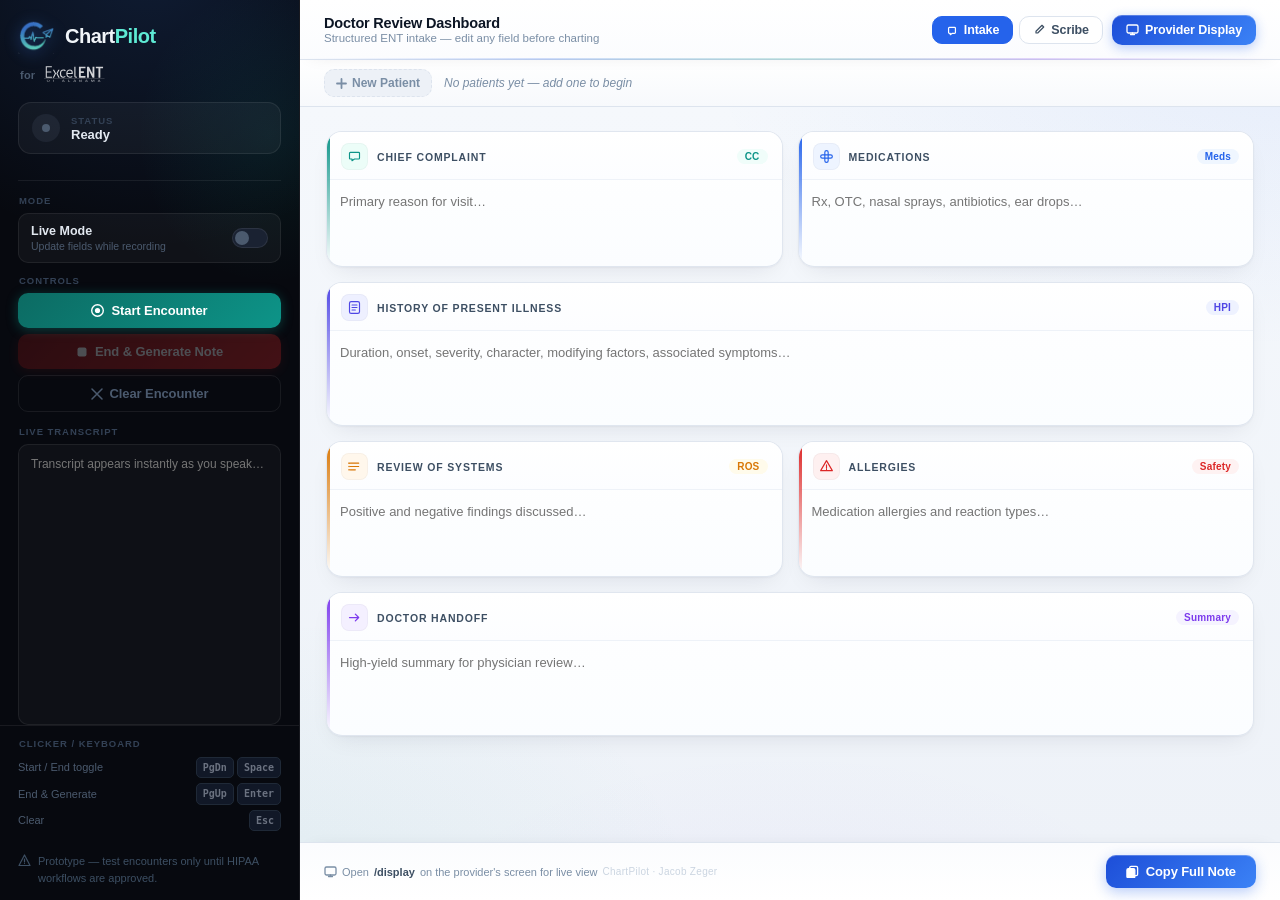
==== templates/index.html @ 96e6430d "Live transcript on provider display + hard timeouts The real fix for "waiting on processing": stream" ====
<!DOCTYPE html>
<html lang="en">
<head>
  <meta charset="UTF-8">
  <title>ChartPilot — Intake</title>
  <meta name="viewport" content="width=device-width, initial-scale=1.0">
  <meta name="author" content="Jacob Zeger">
  <link rel="icon" type="image/png" href="/static/favicon.png">
  <link rel="apple-touch-icon" href="/static/favicon.png">
  <meta name="description" content="ChartPilot — AI-powered ENT intake and clinical scribe by Jacob Zeger">
  <style>
    *, *::before, *::after { box-sizing: border-box; margin: 0; padding: 0; }

    :root {
      --sb: #07090f;
      --sb2: #0c101a;
      --sb-border: rgba(255,255,255,0.07);
      --sb-text: #e2e8f0;
      --sb-muted: #4b5a6e;
      --sb-subtle: rgba(255,255,255,0.04);
      --sb-hover: rgba(255,255,255,0.055);

      --bg: #edf1f7;
      --surface: #ffffff;
      --border: #dde4ee;
      --text: #0c1524;
      --text-2: #3d4f63;
      --text-3: #7a8ea5;

      --blue: #2563eb;    --blue-soft: #eff6ff;
      --teal: #0d9488;    --teal-soft: #f0fdfa;
      --indigo: #4f46e5;  --indigo-soft: #eef2ff;
      --amber: #d97706;   --amber-soft: #fffbeb;
      --red: #dc2626;     --red-soft: #fef2f2;
      --purple: #7c3aed;  --purple-soft: #f5f3ff;
      --green: #16a34a;   --green-soft: #f0fdf4;

      --r: 10px; --rl: 14px;
      --font: -apple-system, BlinkMacSystemFont, "Segoe UI", Roboto, "Helvetica Neue", Arial, sans-serif;
      --trans: 0.2s cubic-bezier(0.4,0,0.2,1);
    }

    html, body { height: 100%; }

    body {
      font-family: var(--font);
      background: var(--bg);
      color: var(--text);
      display: flex;
      height: 100vh;
      overflow: hidden;
      -webkit-font-smoothing: antialiased;
    }

    /* Accessibility: visible keyboard focus + reduced-motion support */
    :focus-visible { outline: 2px solid #3b82f6; outline-offset: 2px; border-radius: 6px; }
    .sb-btn:focus-visible, .btn-copy:focus-visible { outline-offset: 3px; }
    @media (prefers-reduced-motion: reduce) {
      *, *::before, *::after {
        animation-duration: 0.01ms !important; animation-iteration-count: 1 !important;
        transition-duration: 0.01ms !important; scroll-behavior: auto !important;
      }
    }

    /* ════════════════ SIDEBAR ════════════════ */
    .sidebar {
      width: 300px;
      flex-shrink: 0;
      background: var(--sb);
      border-right: 1px solid var(--sb-border);
      display: flex;
      flex-direction: column;
      overflow: hidden;
      position: relative;
      transition: transform var(--trans);
    }

    /* Aurora glow layer — shifts color with recording state */
    .sidebar::before {
      content: '';
      position: absolute;
      inset: 0;
      background:
        radial-gradient(ellipse 160% 50% at 50% -5%,  rgba(59,130,246,0.16) 0%, transparent 65%),
        radial-gradient(ellipse 80%  30% at 90% 15%,  rgba(20,184,166,0.09)  0%, transparent 55%);
      pointer-events: none;
      z-index: 0;
      transition: opacity 0.6s, background 0.6s;
    }
    .sidebar.s-recording::before {
      background:
        radial-gradient(ellipse 160% 50% at 50% -5%,  rgba(239,68,68,0.22)  0%, transparent 65%),
        radial-gradient(ellipse 80%  30% at 90% 15%,  rgba(239,100,68,0.1)  0%, transparent 55%);
    }
    .sidebar.s-processing::before {
      background:
        radial-gradient(ellipse 160% 50% at 50% -5%,  rgba(217,119,6,0.18)  0%, transparent 65%);
    }
    .sidebar.s-done::before {
      background:
        radial-gradient(ellipse 160% 50% at 50% -5%,  rgba(22,163,74,0.15)  0%, transparent 65%);
    }

    .sb-inner {
      position: relative;
      z-index: 1;
      display: flex;
      flex-direction: column;
      height: 100%;
      overflow: hidden;
    }

    .sb-top { padding: 18px 18px 0; flex-shrink: 0; }

    /* Logo */
    .logo { display: flex; align-items: center; gap: 10px; margin-bottom: 18px; }

    .logo-gem {
      width: 34px; height: 34px; flex-shrink: 0;
      background: linear-gradient(135deg, #1d4ed8 0%, #3b82f6 50%, #06b6d4 100%);
      border-radius: 9px;
      display: flex; align-items: center; justify-content: center;
      box-shadow: 0 4px 12px rgba(59,130,246,0.35), inset 0 1px 0 rgba(255,255,255,0.2);
    }

    .logo-name {
      font-size: 15.5px; font-weight: 800; color: #f1f5f9;
      letter-spacing: -0.3px; line-height: 1;
    }
    .logo-clinic {
      font-size: 11px; font-weight: 500; color: var(--sb-muted);
      margin-top: 3px; letter-spacing: 0.01em;
    }
    .logo-clinic em { color: #f87171; font-style: normal; font-weight: 700; }

    /* Brand block: ChartPilot icon + wordmark (transparent, no white box) */
    .brand { margin-bottom: 18px; }
    .brand-row { display: flex; align-items: center; gap: 11px; }
    .brand-icon { width: 36px; height: 36px; flex-shrink: 0; display: block; filter: drop-shadow(0 3px 8px rgba(59,130,246,0.45)); }
    .brand-word { font-size: 20px; font-weight: 800; letter-spacing: -0.5px; color: #f1f5f9; line-height: 1; }
    .brand-word span { color: #5eead4; }
    .cp-clinic-line {
      display: flex; align-items: center; gap: 7px; margin-top: 11px; padding-left: 2px;
    }
    .cp-clinic-line .excel-mark { height: 19px; width: auto; filter: brightness(0) invert(1); opacity: 0.82; }
    .cp-clinic-line .excel-text { font-size: 11px; font-weight: 600; color: var(--sb-muted); letter-spacing: 0.02em; }

    /* Status card */
    .status-card {
      background: rgba(255,255,255,0.04);
      border: 1px solid rgba(255,255,255,0.08);
      border-radius: 13px;
      padding: 11px 13px;
      display: flex; align-items: center; gap: 11px;
      margin-bottom: 14px;
      transition: border-color 0.4s, box-shadow 0.4s;
    }
    .status-card.s-recording {
      border-color: rgba(239,68,68,0.35);
      box-shadow: 0 0 28px rgba(239,68,68,0.14), inset 0 1px 0 rgba(255,255,255,0.04);
    }
    .status-card.s-processing {
      border-color: rgba(217,119,6,0.35);
      box-shadow: 0 0 28px rgba(217,119,6,0.14), inset 0 1px 0 rgba(255,255,255,0.04);
    }
    .status-card.s-done {
      border-color: rgba(22,163,74,0.35);
      box-shadow: 0 0 28px rgba(22,163,74,0.14), inset 0 1px 0 rgba(255,255,255,0.04);
    }

    /* Status orb */
    .orb {
      width: 28px; height: 28px; flex-shrink: 0; border-radius: 50%;
      display: flex; align-items: center; justify-content: center;
      position: relative; transition: background 0.4s;
      background: rgba(100,116,139,0.15);
    }
    .orb.s-recording  { background: rgba(239,68,68,0.15); }
    .orb.s-processing { background: rgba(217,119,6,0.15); }
    .orb.s-done       { background: rgba(22,163,74,0.15);  }

    .orb-core {
      width: 8px; height: 8px; border-radius: 50%;
      background: #4b5a6e; transition: background 0.4s, box-shadow 0.4s;
    }
    .orb.s-recording  .orb-core { background: #ef4444; box-shadow: 0 0 8px rgba(239,68,68,0.7); animation: orb-pulse 1.4s infinite; }
    .orb.s-processing .orb-core { background: #f59e0b; }
    .orb.s-done       .orb-core { background: #22c55e; box-shadow: 0 0 8px rgba(34,197,94,0.7); }

    @keyframes orb-pulse {
      0%   { box-shadow: 0 0 0 0 rgba(239,68,68,0.6); }
      70%  { box-shadow: 0 0 0 8px rgba(239,68,68,0); }
      100% { box-shadow: 0 0 0 0 rgba(239,68,68,0); }
    }

    /* Processing spinner ring */
    .orb.s-processing::after {
      content: '';
      position: absolute;
      inset: 3px;
      border-radius: 50%;
      border: 1.5px solid transparent;
      border-top-color: #f59e0b;
      animation: spin 0.8s linear infinite;
    }
    @keyframes spin { to { transform: rotate(360deg); } }

    .status-info { flex: 1; min-width: 0; }
    .status-lbl { font-size: 9.5px; font-weight: 700; letter-spacing: 0.1em; text-transform: uppercase; color: #334155; }
    .status-val {
      font-size: 13px; font-weight: 600; color: var(--sb-text);
      margin-top: 1px; transition: color 0.3s;
    }
    .status-val.s-recording  { color: #fca5a5; }
    .status-val.s-processing { color: #fcd34d; }
    .status-val.s-done       { color: #86efac; }

    .timer {
      font-family: 'SF Mono','Fira Code',monospace;
      font-size: 13px; font-weight: 700; color: #fca5a5;
      opacity: 0; transition: opacity 0.3s; white-space: nowrap;
    }
    .timer.on { opacity: 1; }

    /* ── WAVEFORM ── */
    .wave-wrap {
      margin: 0 18px 10px;
      height: 0; overflow: hidden;
      opacity: 0; transition: height 0.35s var(--trans), opacity 0.35s;
    }
    .wave-wrap.on { height: 50px; opacity: 1; }

    #waveCanvas {
      width: 100%; height: 50px; display: block; border-radius: 8px;
      background: rgba(255,255,255,0.03);
    }

    /* Divider */
    .sb-divider { height: 1px; background: var(--sb-border); margin: 2px 0 14px; }

    /* Micro-labels */
    .sb-label {
      font-size: 9.5px; font-weight: 700; letter-spacing: 0.1em;
      text-transform: uppercase; color: #334155; margin-bottom: 7px; padding: 0 1px;
    }

    /* Live mode toggle */
    .tog-card {
      background: var(--sb-subtle); border: 1px solid var(--sb-border); border-radius: var(--r);
      padding: 10px 12px; display: flex; align-items: center; justify-content: space-between;
      cursor: pointer; margin-bottom: 10px; transition: background var(--trans); user-select: none;
    }
    .tog-card:hover { background: var(--sb-hover); }
    .tog-name  { font-size: 12.5px; font-weight: 600; color: var(--sb-text); }
    .tog-desc  { font-size: 10.5px; color: var(--sb-muted); margin-top: 2px; }

    .tog-pill {
      width: 36px; height: 20px; background: #1a2232; border-radius: 999px;
      position: relative; border: 1px solid rgba(255,255,255,0.08); transition: background 0.2s; flex-shrink: 0;
    }
    .tog-pill.on { background: var(--blue); border-color: var(--blue); }
    .tog-pill::after {
      content: ''; position: absolute; top: 2px; left: 2px;
      width: 14px; height: 14px; border-radius: 50%; background: #4b5a6e;
      transition: transform 0.2s, background 0.2s;
    }
    .tog-pill.on::after { transform: translateX(16px); background: #fff; }

    /* Buttons */
    .sb-btn {
      display: flex; align-items: center; justify-content: center; gap: 7px;
      width: 100%; padding: 10px 13px; border: none; border-radius: var(--r);
      font-family: var(--font); font-size: 13px; font-weight: 700;
      cursor: pointer; transition: all 0.15s; letter-spacing: -0.1px;
    }
    .sb-btn + .sb-btn { margin-top: 6px; }
    .sb-btn:disabled { opacity: 0.28; cursor: not-allowed; transform: none !important; }
    .sb-btn:active:not(:disabled) { transform: scale(0.975); }

    .sb-btn-start {
      background: linear-gradient(135deg,#0c6b63,#0d9488);
      color: #fff; box-shadow: 0 2px 12px rgba(13,148,136,0.38);
    }
    .sb-btn-start:hover:not(:disabled) { filter: brightness(1.08); box-shadow: 0 4px 18px rgba(13,148,136,0.45); }

    .sb-btn-stop {
      background: linear-gradient(135deg,#8b1515,#dc2626);
      color: #fff; box-shadow: 0 2px 12px rgba(220,38,38,0.32);
    }
    .sb-btn-stop:hover:not(:disabled) { filter: brightness(1.08); box-shadow: 0 4px 18px rgba(220,38,38,0.4); }

    .sb-btn-clear {
      background: transparent; color: var(--sb-muted);
      border: 1px solid var(--sb-border);
    }
    .sb-btn-clear:hover:not(:disabled) { background: var(--sb-hover); color: #94a3b8; }

    /* Transcript */
    .tx-section {
      flex: 1; display: flex; flex-direction: column; padding: 0 18px;
      min-height: 0; margin-top: 14px;
    }
    .tx-wrap { flex: 1; position: relative; display: flex; flex-direction: column; min-height: 0; }

    #transcript {
      flex: 1; background: rgba(255,255,255,0.03); border: 1px solid var(--sb-border);
      border-radius: var(--r); padding: 10px 12px 28px;
      font-family: var(--font); font-size: 12px; line-height: 1.65;
      color: #94a3b8; resize: none; outline: none; min-height: 0;
      transition: border-color 0.15s, background 0.15s;
    }
    #transcript:focus { border-color: rgba(59,130,246,0.35); background: rgba(255,255,255,0.04); color: #cbd5e1; }

    /* Live / corrected indicator inside transcript */
    .tx-badge {
      position: absolute; bottom: 8px; left: 10px;
      font-size: 9.5px; font-weight: 700; letter-spacing: 0.07em; text-transform: uppercase;
      opacity: 0; transition: opacity 0.3s, color 0.3s;
      display: flex; align-items: center; gap: 4px;
      pointer-events: none;
    }
    .tx-badge.on { opacity: 1; }
    .tx-badge .tx-dot { width: 5px; height: 5px; border-radius: 50%; background: currentColor; }
    .tx-badge.live      { color: #f87171; }
    .tx-badge.corrected { color: #34d399; }

    /* Shortcuts */
    .sc-section { padding: 12px 18px; border-top: 1px solid var(--sb-border); flex-shrink: 0; }
    .sc-row { display: flex; align-items: center; justify-content: space-between; font-size: 11px; color: var(--sb-muted); }
    .sc-row + .sc-row { margin-top: 5px; }
    .key-group { display: flex; gap: 3px; }
    .kbd {
      background: #111827; border: 1px solid #1f2937; border-radius: 5px;
      padding: 1px 6px; font-size: 10px; font-family: 'SF Mono','Fira Code',monospace;
      font-weight: 600; color: #6b7280; line-height: 1.75;
    }

    /* Proto warning */
    .proto {
      padding: 10px 18px 14px; font-size: 11px; color: #3d4f63; line-height: 1.5;
      flex-shrink: 0; display: flex; gap: 7px; align-items: flex-start;
    }
    .proto svg { flex-shrink: 0; margin-top: 1px; }

    /* ════════════════ MAIN ════════════════ */
    .main {
      flex: 1; display: flex; flex-direction: column; min-width: 0;
      overflow: hidden; position: relative;
    }

    /* Animated scan line when recording */
    .main::after {
      content: '';
      position: absolute; top: 57px; left: 0; right: 0; height: 2px;
      background: linear-gradient(90deg, transparent 0%, #3b82f6 30%, #14b8a6 50%, #3b82f6 70%, transparent 100%);
      background-size: 200% 100%;
      opacity: 0; pointer-events: none; z-index: 10;
      transition: opacity 0.4s;
    }
    .main.m-recording::after {
      opacity: 1;
      animation: scan 2.2s linear infinite;
    }
    @keyframes scan { 0% { background-position: 100% 0; } 100% { background-position: -100% 0; } }

    /* Header */
    .m-header {
      background: linear-gradient(180deg, #ffffff 0%, #fbfcfe 100%);
      border-bottom: 1px solid var(--border);
      padding: 0 24px; height: 60px;
      display: flex; align-items: center; justify-content: space-between; flex-shrink: 0;
      position: relative; z-index: 5;
      box-shadow: 0 4px 18px -10px rgba(15,23,42,0.12);
    }
    /* thin gradient accent line beneath the header */
    .m-header::after {
      content: ''; position: absolute; left: 0; right: 0; bottom: -1px; height: 2px;
      background: linear-gradient(90deg, transparent, rgba(37,99,235,0.35) 25%, rgba(13,148,136,0.35) 50%, rgba(124,58,237,0.35) 75%, transparent);
      opacity: 0.6;
    }

    .m-title { font-size: 14.5px; font-weight: 800; color: var(--text); letter-spacing: -0.2px; }
    .m-sub   { font-size: 11.5px; color: var(--text-3); margin-top: 1.5px; }

    .m-actions { display: flex; align-items: center; gap: 9px; }

    .menu-btn {
      display: none; width: 32px; height: 32px; background: none; border: none;
      cursor: pointer; color: var(--text-3); border-radius: 8px; align-items: center; justify-content: center;
      transition: background var(--trans);
    }
    .menu-btn:hover { background: var(--bg); }

    .live-pill {
      display: none; align-items: center; gap: 6px; padding: 5px 11px;
      background: #fef2f2; border: 1px solid #fecaca; border-radius: 999px;
      font-size: 11.5px; font-weight: 800; color: #b91c1c; letter-spacing: 0.04em;
    }
    .live-pill.on { display: flex; }
    .live-dot { width: 6px; height: 6px; border-radius: 50%; background: #ef4444; animation: orb-pulse 1.2s infinite; }

    .display-btn {
      display: flex; align-items: center; gap: 6px; padding: 8px 14px;
      background: linear-gradient(135deg, #1d4ed8, #3b82f6); color: white; border-radius: var(--r);
      font-size: 12.5px; font-weight: 700; text-decoration: none;
      transition: transform var(--trans), box-shadow var(--trans), filter var(--trans);
      letter-spacing: -0.1px; white-space: nowrap;
      box-shadow: 0 3px 12px rgba(37,99,235,0.32), inset 0 1px 0 rgba(255,255,255,0.25);
    }
    .display-btn:hover { filter: brightness(1.06); transform: translateY(-1px); box-shadow: 0 6px 18px rgba(37,99,235,0.4), inset 0 1px 0 rgba(255,255,255,0.25); }

    /* Note area */
    .note-area {
      flex: 1; overflow-y: auto; padding: 24px 26px 28px;
      background:
        radial-gradient(1000px 520px at 100% -8%, rgba(37,99,235,0.07), transparent 58%),
        radial-gradient(820px 520px at -5% 108%, rgba(13,148,136,0.06), transparent 55%),
        radial-gradient(700px 400px at 50% 120%, rgba(124,58,237,0.045), transparent 60%),
        linear-gradient(180deg, #f5f8fc 0%, #eef2f8 100%);
    }
    .note-area::-webkit-scrollbar { width: 6px; }
    .note-area::-webkit-scrollbar-thumb { background: linear-gradient(180deg,#cdd8e6,#bcc9da); border-radius: 4px; }
    .note-area::-webkit-scrollbar-thumb:hover { background: #aebccf; }


    /* ── PATIENT QUEUE BAR ── */
    .queue-bar {
      background: linear-gradient(180deg, #ffffff 0%, #f7f9fc 100%);
      border-bottom: 1px solid var(--border);
      padding: 9px 24px; flex-shrink: 0;
      display: flex; align-items: center; gap: 8px; overflow: hidden;
    }
    .add-pt-btn {
      display: flex; align-items: center; gap: 5px; padding: 6px 11px;
      background: var(--bg); border: 1.5px dashed var(--border); border-radius: var(--r);
      font-family: var(--font); font-size: 12px; font-weight: 700; color: var(--text-3);
      cursor: pointer; white-space: nowrap; flex-shrink: 0; transition: all var(--trans);
    }
    .add-pt-btn:hover { border-color: var(--blue); color: var(--blue); background: var(--blue-soft); }
    .queue-scroll {
      display: flex; gap: 6px; overflow-x: auto; flex: 1; align-items: center;
      scrollbar-width: none;
    }
    .queue-scroll::-webkit-scrollbar { display: none; }
    .queue-empty { font-size: 12px; color: var(--text-3); font-style: italic; white-space: nowrap; padding: 2px 4px; }

    .pt-card {
      display: flex; flex-direction: column; gap: 2px; padding: 7px 28px 7px 10px;
      background: var(--bg); border: 1.5px solid var(--border); border-radius: var(--r);
      cursor: pointer; white-space: nowrap; flex-shrink: 0;
      transition: all var(--trans); position: relative; min-width: 110px;
    }
    .pt-card:hover { border-color: #93c5fd; background: var(--blue-soft); }
    .pt-card.active { border-color: var(--blue); background: var(--blue-soft); box-shadow: 0 0 0 3px rgba(37,99,235,0.1); }

    .pt-mrn  { font-size: 12px; font-weight: 800; color: var(--text); }
    .pt-sub  { font-size: 11px; color: var(--text-3); }
    .pt-st   { font-size: 10px; font-weight: 700; padding: 1px 6px; border-radius: 999px; align-self: flex-start; margin-top: 2px; }

    .ps-waiting   { background: #f1f5f9; color: var(--text-3); }
    .ps-intake    { background: var(--blue-soft); color: var(--blue); }
    .ps-ready     { background: var(--amber-soft); color: var(--amber); }
    .ps-in_visit  { background: var(--green-soft); color: var(--green); }
    .ps-complete  { background: #f1f5f9; color: var(--text-3); opacity: 0.6; }

    .pt-x {
      position: absolute; top: 5px; right: 6px;
      background: none; border: none; cursor: pointer; font-size: 14px; line-height: 1;
      color: var(--text-3); padding: 0; opacity: 0; transition: opacity var(--trans);
    }
    .pt-card:hover .pt-x { opacity: 1; }
    .pt-x:hover { color: var(--red); }

    /* ── ADD PATIENT MODAL ── */
    .modal-overlay {
      position: fixed; inset: 0; background: rgba(12,21,36,0.55);
      backdrop-filter: blur(5px); z-index: 999;
      display: flex; align-items: center; justify-content: center;
      opacity: 0; pointer-events: none; transition: opacity 0.2s;
    }
    .modal-overlay.on { opacity: 1; pointer-events: all; }
    .modal {
      background: var(--surface); border-radius: 18px; padding: 24px;
      width: 380px; max-width: 92vw;
      box-shadow: 0 24px 60px rgba(12,21,36,0.2), 0 4px 16px rgba(12,21,36,0.08);
      transform: scale(0.95) translateY(10px);
      transition: transform 0.22s cubic-bezier(0.34,1.56,0.64,1);
    }
    .modal-overlay.on .modal { transform: scale(1) translateY(0); }
    .modal-title { font-size: 16px; font-weight: 800; color: var(--text); margin-bottom: 2px; }
    .modal-sub   { font-size: 12px; color: var(--text-3); line-height: 1.5; margin-bottom: 14px; }
    .hipaa-badge {
      background: var(--green-soft); border: 1px solid #bbf7d0; border-radius: var(--r);
      padding: 9px 12px; font-size: 11.5px; color: #15803d; line-height: 1.5;
      margin-bottom: 16px; display: flex; gap: 7px; align-items: flex-start;
    }
    .hipaa-badge svg { flex-shrink: 0; margin-top: 1px; }
    .m-field + .m-field { margin-top: 11px; }
    .m-label {
      display: block; font-size: 10.5px; font-weight: 700;
      letter-spacing: 0.07em; text-transform: uppercase; color: var(--text-2); margin-bottom: 5px;
    }
    .m-label em { color: var(--red); font-style: normal; }
    .m-input {
      width: 100%; padding: 9px 12px; border: 1.5px solid var(--border); border-radius: var(--r);
      font-family: var(--font); font-size: 13.5px; color: var(--text); background: var(--bg);
      outline: none; transition: border-color 0.15s, box-shadow 0.15s;
    }
    .m-input:focus { border-color: var(--blue); background: white; box-shadow: 0 0 0 3px rgba(37,99,235,0.1); }
    .modal-actions { display: flex; gap: 8px; justify-content: flex-end; margin-top: 18px; }
    .m-btn { padding: 8px 18px; border-radius: var(--r); font-family: var(--font); font-size: 13px; font-weight: 700; cursor: pointer; border: none; transition: all 0.15s; }
    .m-btn-cancel { background: var(--bg); color: var(--text-2); border: 1.5px solid var(--border); }
    .m-btn-cancel:hover { background: var(--border); }
    .m-btn-add    { background: var(--blue); color: white; box-shadow: 0 2px 8px rgba(37,99,235,0.28); }
    .m-btn-add:hover { filter: brightness(1.08); }

    .note-grid { display: grid; grid-template-columns: 1fr 1fr; gap: 15px; }

    /* Note cards */
    .note-card {
      --ac: #0d9488; --ac-soft: #f0fdfa;
      position: relative;
      background: linear-gradient(180deg, #ffffff 0%, #fbfdff 100%);
      border: 1px solid rgba(221,228,238,0.9);
      border-radius: 16px;
      overflow: hidden;
      box-shadow:
        0 1px 2px rgba(15,23,42,0.04),
        0 10px 24px -10px rgba(15,23,42,0.10),
        inset 0 1px 0 rgba(255,255,255,0.7);
      transition: transform var(--trans), box-shadow var(--trans), border-color var(--trans);
    }
    .note-card::before {
      content: ''; position: absolute; left: 0; top: 0; bottom: 0; width: 3px;
      background: linear-gradient(180deg, var(--ac), rgba(255,255,255,0.4));
      z-index: 2;
    }
    .note-card:hover {
      transform: translateY(-3px);
      box-shadow:
        0 2px 6px rgba(15,23,42,0.06),
        0 24px 44px -14px rgba(15,23,42,0.20),
        inset 0 1px 0 rgba(255,255,255,0.85);
    }
    .note-card:focus-within {
      border-color: #93c5fd;
      box-shadow: 0 0 0 3px rgba(59,130,246,0.13), 0 16px 34px -12px rgba(37,99,235,0.22);
    }
    .note-card.full { grid-column: span 2; }

    .note-card[data-ac="teal"]   { --ac: #0d9488; --ac-soft: #ecfdf8; }
    .note-card[data-ac="blue"]   { --ac: #2563eb; --ac-soft: #eef4ff; }
    .note-card[data-ac="indigo"] { --ac: #4f46e5; --ac-soft: #eef0ff; }
    .note-card[data-ac="amber"]  { --ac: #d97706; --ac-soft: #fff7ec; }
    .note-card[data-ac="red"]    { --ac: #dc2626; --ac-soft: #fef0f0; }
    .note-card[data-ac="purple"] { --ac: #7c3aed; --ac-soft: #f4f0ff; }

    .note-card.flash { animation: card-flash 0.9s ease-out; }
    @keyframes card-flash {
      0%   { box-shadow: 0 0 0 4px rgba(59,130,246,0.28), 0 0 30px rgba(59,130,246,0.22), 0 10px 24px -10px rgba(15,23,42,0.10); }
      100% { box-shadow: 0 1px 2px rgba(15,23,42,0.04), 0 10px 24px -10px rgba(15,23,42,0.10), inset 0 1px 0 rgba(255,255,255,0.7); }
    }

    .card-head {
      display: flex; align-items: center; justify-content: space-between;
      padding: 11px 14px 9px; border-bottom: 1px solid #eef2f8;
      background: linear-gradient(180deg, #ffffff 0%, #fcfdff 100%);
    }
    .card-head-l { display: flex; align-items: center; gap: 9px; }
    .card-icon {
      width: 27px; height: 27px; padding: 6px; box-sizing: border-box; flex-shrink: 0;
      color: var(--ac); background: var(--ac-soft); border-radius: 8px;
      box-shadow: inset 0 0 0 1px rgba(15,23,42,0.03);
    }
    .card-title {
      font-size: 10.5px; font-weight: 800; letter-spacing: 0.08em;
      text-transform: uppercase; color: var(--text-2);
    }
    .card-badge {
      font-size: 10px; font-weight: 800; padding: 2px 8px;
      border-radius: 999px; letter-spacing: 0.02em;
    }
    .cb-teal   { background: var(--teal-soft);   color: var(--teal); }
    .cb-blue   { background: var(--blue-soft);   color: var(--blue); }
    .cb-indigo { background: var(--indigo-soft); color: var(--indigo); }
    .cb-amber  { background: var(--amber-soft);  color: var(--amber); }
    .cb-red    { background: var(--red-soft);    color: var(--red); }
    .cb-purple { background: var(--purple-soft); color: var(--purple); }
    .cb-gray   { background: #f1f5f9; color: var(--text-3); border: 1px solid var(--border); }

    .note-card textarea {
      display: block; width: 100%; border: none; outline: none; background: transparent;
      padding: 11px 13px; font-family: var(--font); font-size: 13px; line-height: 1.65;
      color: var(--text); resize: none; min-height: 86px;
    }
    .note-card.full textarea { min-height: 94px; }

    /* ── SKELETON LOADING ── */
    .note-card.loading textarea { display: none; }
    .skeleton { padding: 13px 14px 16px; display: flex; flex-direction: column; gap: 10px; }
    .sk-line {
      height: 11px; border-radius: 6px;
      background: linear-gradient(90deg, #eef2f8 25%, #e0e8f2 37%, #eef2f8 63%);
      background-size: 400% 100%;
      animation: sk-shimmer 1.25s ease infinite;
    }
    .sk-line:nth-child(1) { width: 92%; }
    .sk-line:nth-child(2) { width: 78%; }
    .sk-line:nth-child(3) { width: 60%; }
    @keyframes sk-shimmer { 0% { background-position: 100% 0; } 100% { background-position: -100% 0; } }
    @media (prefers-reduced-motion: reduce) { .sk-line { animation: none; } }

    /* Footer */
    .m-footer {
      background: linear-gradient(180deg, #fbfcfe 0%, #ffffff 100%);
      border-top: 1px solid var(--border);
      padding: 12px 24px; display: flex; align-items: center; justify-content: space-between; flex-shrink: 0;
      box-shadow: 0 -4px 18px -12px rgba(15,23,42,0.12);
    }
    .footer-hint { font-size: 11px; color: var(--text-3); display: flex; align-items: center; gap: 5px; }
    .footer-hint strong { color: var(--text-2); }

    .copy-btn {
      display: flex; align-items: center; gap: 7px; padding: 9px 20px;
      background: linear-gradient(135deg, #1d4ed8, #3b82f6); color: white; border: none; border-radius: var(--r);
      font-family: var(--font); font-size: 13px; font-weight: 700; cursor: pointer;
      transition: transform var(--trans), box-shadow var(--trans), filter var(--trans), background var(--trans);
      letter-spacing: -0.1px;
      box-shadow: 0 4px 14px rgba(37,99,235,0.32), inset 0 1px 0 rgba(255,255,255,0.25);
    }
    .copy-btn:hover { filter: brightness(1.06); transform: translateY(-1px); box-shadow: 0 7px 20px rgba(37,99,235,0.42), inset 0 1px 0 rgba(255,255,255,0.25); }
    .copy-btn:active { transform: translateY(0); }
    .copy-btn.copied { background: linear-gradient(135deg, #15803d, #22c55e); box-shadow: 0 4px 14px rgba(22,163,74,0.35), inset 0 1px 0 rgba(255,255,255,0.25); }

    /* ── TOAST ── */
    .toasts {
      position: fixed; bottom: 20px; left: 50%; transform: translateX(-50%);
      z-index: 9999; display: flex; flex-direction: column; align-items: center; gap: 7px; pointer-events: none;
    }
    .toast {
      background: #0c1524; color: #f1f5f9; padding: 8px 18px; border-radius: 999px;
      font-size: 13px; font-weight: 600; box-shadow: 0 8px 30px rgba(12,21,36,0.3);
      opacity: 0; transform: translateY(10px) scale(0.95);
      transition: all 0.22s cubic-bezier(0.34,1.56,0.64,1);
    }
    .toast.on { opacity: 1; transform: none; }
    .toast.ok  { background: #15803d; }
    .toast.err { background: #b91c1c; }

    /* ── MOBILE ── */
    .backdrop {
      display: none; position: fixed; inset: 0; background: rgba(0,0,0,0.6);
      backdrop-filter: blur(3px); z-index: 149;
    }
    .backdrop.on { display: block; }

    @media (max-width: 780px) {
      body { overflow: auto; height: auto; flex-direction: column; }

      .sidebar {
        position: fixed; top: 0; left: 0; bottom: 0; z-index: 150;
        width: min(290px, 85vw); transform: translateX(-100%);
        box-shadow: none;
      }
      .sidebar.open { transform: translateX(0); box-shadow: 0 0 50px rgba(0,0,0,0.5); }

      .menu-btn { display: flex !important; }
      .main { flex: 1; }
      body.locked { overflow: hidden; }

      .m-header { padding: 0 14px; }
      .m-sub { display: none; }
      .display-btn span { display: none; }
      .display-btn { padding: 7px 10px; }

      .note-area { padding: 14px; }
      .note-grid { grid-template-columns: 1fr; }
      .note-card.full { grid-column: span 1; }
      .m-footer { padding: 10px 14px; }
      .footer-hint { display: none; }
    }
  </style>
</head>
<body>

<div class="backdrop" id="backdrop" onclick="closeSb()"></div>

<!-- ══════════ SIDEBAR ══════════ -->
<aside class="sidebar" id="sidebar">
<div class="sb-inner">
  <div class="sb-top">

    <!-- Brand: ChartPilot icon + wordmark, coexisting with ExcelENT -->
    <div class="brand">
      <div class="brand-row">
        <img src="/static/favicon.png" class="brand-icon" alt="ChartPilot">
        <div class="brand-word">Chart<span>Pilot</span></div>
      </div>
      <div class="cp-clinic-line">
        <span class="excel-text">for</span>
        <img src="/static/logo.svg" class="excel-mark" alt="ExcelENT Clinic" onerror="this.parentNode.innerHTML='<span class=&quot;excel-text&quot;>for ExcelENT Clinic</span>'">
      </div>
    </div>

    <!-- Status card -->
    <div class="status-card" id="statusCard">
      <div class="orb" id="orb"><div class="orb-core"></div></div>
      <div class="status-info">
        <div class="status-lbl">Status</div>
        <div class="status-val" id="statusVal">Ready</div>
      </div>
      <div class="timer" id="timer">0:00</div>
    </div>

  </div><!-- /sb-top -->

  <!-- Waveform -->
  <div class="wave-wrap" id="waveWrap">
    <canvas id="waveCanvas" height="50"></canvas>
  </div>

  <div style="padding:0 18px; flex-shrink:0;">
    <div class="sb-divider"></div>

    <!-- Live mode -->
    <div class="sb-label">Mode</div>
    <div class="tog-card" id="togCard" onclick="toggleLive()">
      <div>
        <div class="tog-name">Live Mode</div>
        <div class="tog-desc">Update fields while recording</div>
      </div>
      <div class="tog-pill" id="togPill"></div>
    </div>

    <!-- Controls -->

    <div class="sb-label" style="margin-top:12px;">Controls</div>
    <button class="sb-btn sb-btn-start" id="btnStart" onclick="startEncounter()">
      <svg width="13" height="13" viewBox="0 0 14 14" fill="none"><circle cx="7" cy="7" r="6.25" stroke="white" stroke-width="1.5"/><circle cx="7" cy="7" r="2.8" fill="white"/></svg>
      Start Encounter
    </button>
    <button class="sb-btn sb-btn-stop" id="btnStop" onclick="endEncounter()" disabled>
      <svg width="12" height="12" viewBox="0 0 12 12" fill="none"><rect x="1.5" y="1.5" width="9" height="9" rx="2" fill="white"/></svg>
      End &amp; Generate Note
    </button>
    <button class="sb-btn sb-btn-clear" id="btnClear" onclick="clearAll()">
      <svg width="12" height="12" viewBox="0 0 12 12" fill="none"><path d="M1 1l10 10M11 1L1 11" stroke="currentColor" stroke-width="1.5" stroke-linecap="round"/></svg>
      Clear Encounter
    </button>
  </div>

  <!-- Transcript -->
  <div class="tx-section">
    <div class="sb-label">Live Transcript
      <span id="txMode" style="margin-left:6px;font-size:9px;color:#22d3ee;opacity:0;transition:opacity 0.3s;letter-spacing:0.06em;"></span>
    </div>
    <div class="tx-wrap">
      <textarea id="transcript" placeholder="Transcript appears instantly as you speak…" spellcheck="false"></textarea>
      <div class="tx-badge" id="txBadge"><div class="tx-dot"></div><span id="txBadgeText"></span></div>
    </div>
  </div>

  <!-- Shortcuts -->
  <div class="sc-section">
    <div class="sb-label" style="margin-bottom:8px;">Clicker / Keyboard</div>
    <div class="sc-row">
      <span>Start / End toggle</span>
      <div class="key-group"><span class="kbd">PgDn</span><span class="kbd">Space</span></div>
    </div>
    <div class="sc-row">
      <span>End &amp; Generate</span>
      <div class="key-group"><span class="kbd">PgUp</span><span class="kbd">Enter</span></div>
    </div>
    <div class="sc-row">
      <span>Clear</span>
      <div class="key-group"><span class="kbd">Esc</span></div>
    </div>
  </div>

  <!-- Proto -->
  <div class="proto">
    <svg width="13" height="13" viewBox="0 0 13 13" fill="none"><path d="M6.5 1L12 11.5H1L6.5 1z" stroke="#3d4f63" stroke-width="1.2" stroke-linejoin="round"/><path d="M6.5 5v3M6.5 9.5h.01" stroke="#3d4f63" stroke-width="1.2" stroke-linecap="round"/></svg>
    Prototype — test encounters only until HIPAA workflows are approved.
  </div>

</div><!-- /sb-inner -->
</aside>

<!-- ══════════ MAIN ══════════ -->
<div class="main" id="main">

  <div class="m-header">
    <div style="display:flex;align-items:center;gap:10px;">
      <button class="menu-btn" onclick="openSb()" aria-label="Open controls menu">
        <svg width="18" height="18" viewBox="0 0 18 18" fill="none"><path d="M3 5h12M3 9h12M3 13h12" stroke="currentColor" stroke-width="1.6" stroke-linecap="round"/></svg>
      </button>
      <div>
        <div class="m-title">Doctor Review Dashboard</div>
        <div class="m-sub">Structured ENT intake — edit any field before charting</div>
      </div>
    </div>
    <div class="m-actions">
      <div class="live-pill" id="livePill"><div class="live-dot"></div>LIVE</div>

      <!-- Tab navigation -->
      <div style="display:flex;gap:6px;align-items:center;">
        <a href="/" style="display:flex;align-items:center;gap:6px;padding:6px 13px;border-radius:var(--r);font-size:12.5px;font-weight:700;text-decoration:none;border:1.5px solid var(--blue);background:var(--blue);color:white;letter-spacing:-0.1px;">
          <svg width="12" height="12" viewBox="0 0 14 14" fill="none"><path d="M3 5a1 1 0 011-1h6a1 1 0 011 1v5a1 1 0 01-1 1H7l-2 1.5V11H4a1 1 0 01-1-1V5z" stroke="white" stroke-width="1.4" stroke-linejoin="round"/></svg>
          Intake
        </a>
        <a href="/scribe" style="display:flex;align-items:center;gap:6px;padding:6px 13px;border-radius:var(--r);font-size:12.5px;font-weight:700;text-decoration:none;border:1.5px solid var(--border);background:var(--surface);color:var(--text-2);letter-spacing:-0.1px;transition:all 0.15s;">
          <svg width="12" height="12" viewBox="0 0 14 14" fill="none"><path d="M10.5 1.5l2 2-7 7H3.5v-2l7-7z" stroke="currentColor" stroke-width="1.4" stroke-linejoin="round"/></svg>
          Scribe
        </a>
      </div>

      <a href="/display" target="_blank" class="display-btn">
        <svg width="13" height="13" viewBox="0 0 13 13" fill="none"><rect x="1" y="2" width="11" height="8" rx="1.5" stroke="white" stroke-width="1.3"/><path d="M4.5 11.5h4M6.5 10v1.5" stroke="white" stroke-width="1.3" stroke-linecap="round"/></svg>
        <span>Provider Display</span>
      </a>
    </div>
  </div>

  <!-- Patient queue bar -->
  <div class="queue-bar">
    <button class="add-pt-btn" onclick="openAddPt()">
      <svg width="11" height="11" viewBox="0 0 11 11" fill="none"><path d="M5.5 1v9M1 5.5h9" stroke="currentColor" stroke-width="1.8" stroke-linecap="round"/></svg>
      New Patient
    </button>
    <div class="queue-scroll" id="queueScroll">
      <span class="queue-empty">No patients yet — add one to begin</span>
    </div>
  </div>

  <div class="note-area">
    <div class="note-grid">

      <div class="note-card" data-ac="teal" id="card-cc">
        <div class="card-head">
          <div class="card-head-l">
            <svg class="card-icon" viewBox="0 0 18 18" fill="none"><path d="M3 5a1 1 0 011-1h10a1 1 0 011 1v6a1 1 0 01-1 1H9l-3 2v-2H4a1 1 0 01-1-1V5z" stroke="currentColor" stroke-width="1.4" stroke-linejoin="round"/></svg>
            <span class="card-title">Chief Complaint</span>
          </div>
          <span class="card-badge cb-teal">CC</span>
        </div>
        <textarea id="chief_complaint" placeholder="Primary reason for visit…"></textarea>
      </div>

      <div class="note-card" data-ac="blue" id="card-meds">
        <div class="card-head">
          <div class="card-head-l">
            <svg class="card-icon" viewBox="0 0 18 18" fill="none"><rect x="7" y="2" width="4" height="14" rx="2" stroke="currentColor" stroke-width="1.4"/><rect x="2" y="7" width="14" height="4" rx="2" stroke="currentColor" stroke-width="1.4"/></svg>
            <span class="card-title">Medications</span>
          </div>
          <span class="card-badge cb-blue">Meds</span>
        </div>
        <textarea id="medications" placeholder="Rx, OTC, nasal sprays, antibiotics, ear drops…"></textarea>
      </div>

      <div class="note-card full" data-ac="indigo" id="card-hpi">
        <div class="card-head">
          <div class="card-head-l">
            <svg class="card-icon" viewBox="0 0 18 18" fill="none"><rect x="3" y="2" width="12" height="14" rx="2" stroke="currentColor" stroke-width="1.4"/><path d="M6 6h6M6 9h6M6 12h4" stroke="currentColor" stroke-width="1.3" stroke-linecap="round"/></svg>
            <span class="card-title">History of Present Illness</span>
          </div>
          <span class="card-badge cb-indigo">HPI</span>
        </div>
        <textarea id="hpi" placeholder="Duration, onset, severity, character, modifying factors, associated symptoms…"></textarea>
      </div>

      <div class="note-card" data-ac="amber" id="card-ros">
        <div class="card-head">
          <div class="card-head-l">
            <svg class="card-icon" viewBox="0 0 18 18" fill="none"><path d="M4 5h10M4 9h10M4 13h6" stroke="currentColor" stroke-width="1.4" stroke-linecap="round"/><circle cx="2.5" cy="5" r="1" fill="currentColor"/><circle cx="2.5" cy="9" r="1" fill="currentColor"/><circle cx="2.5" cy="13" r="1" fill="currentColor"/></svg>
            <span class="card-title">Review of Systems</span>
          </div>
          <span class="card-badge cb-amber">ROS</span>
        </div>
        <textarea id="ros" placeholder="Positive and negative findings discussed…"></textarea>
      </div>

      <div class="note-card" data-ac="red" id="card-allergy">
        <div class="card-head">
          <div class="card-head-l">
            <svg class="card-icon" viewBox="0 0 18 18" fill="none"><path d="M9 2L16 14H2L9 2z" stroke="currentColor" stroke-width="1.4" stroke-linejoin="round"/><path d="M9 7v4M9 12.5h.01" stroke="currentColor" stroke-width="1.4" stroke-linecap="round"/></svg>
            <span class="card-title">Allergies</span>
          </div>
          <span class="card-badge cb-red">Safety</span>
        </div>
        <textarea id="allergies" placeholder="Medication allergies and reaction types…"></textarea>
      </div>

      <div class="note-card full" data-ac="purple" id="card-handoff">
        <div class="card-head">
          <div class="card-head-l">
            <svg class="card-icon" viewBox="0 0 18 18" fill="none"><path d="M3 9h10M10 5l4 4-4 4" stroke="currentColor" stroke-width="1.5" stroke-linecap="round" stroke-linejoin="round"/></svg>
            <span class="card-title">Doctor Handoff</span>
          </div>
          <span class="card-badge cb-purple">Summary</span>
        </div>
        <textarea id="doctor_handoff" placeholder="High-yield summary for physician review…"></textarea>
      </div>

    </div>
  </div>

  <div class="m-footer">
    <div class="footer-hint">
      <svg width="13" height="13" viewBox="0 0 13 13" fill="none"><rect x="1" y="2" width="11" height="8" rx="1.5" stroke="currentColor" stroke-width="1.3"/><path d="M4.5 11.5h4M6.5 10v1.5" stroke="currentColor" stroke-width="1.3" stroke-linecap="round"/></svg>
      Open <strong>/display</strong> on the provider's screen for live view
      <span style="margin-left:auto;font-size:10px;color:#cbd5e1;letter-spacing:0.03em;">ChartPilot · Jacob Zeger</span>
    </div>
    <button class="copy-btn" id="copyBtn" onclick="copyNote()">
      <svg width="13" height="13" viewBox="0 0 14 14" fill="none"><rect x="4" y="1.5" width="8.5" height="10" rx="1.5" stroke="white" stroke-width="1.4"/><rect x="1" y="4" width="8.5" height="10" rx="1.5" fill="white" stroke="white" stroke-width="1.4"/></svg>
      <span id="copyTxt">Copy Full Note</span>
    </button>
  </div>
</div>

<div class="toasts" id="toasts"></div>

<!-- Add Patient Modal -->
<div class="modal-overlay" id="addPtModal" onclick="if(event.target===this)closeAddPt()">
  <div class="modal">
    <div class="modal-title">Add Patient to Queue</div>
    <div class="modal-sub">Only MRN is stored — no names per HIPAA minimum necessary standard.</div>
    <div class="hipaa-badge">
      <svg width="13" height="13" viewBox="0 0 13 13" fill="none"><path d="M6.5 1.5a5 5 0 100 10 5 5 0 000-10z" stroke="#15803d" stroke-width="1.2"/><path d="M6.5 5.5v3M6.5 9.5h.01" stroke="#15803d" stroke-width="1.2" stroke-linecap="round"/></svg>
      HIPAA note: MRN is meaningless without your EHR. No names or full DOB are stored. All data lives in memory only — nothing is written to disk, and it clears every 12 hours or on server restart.
    </div>
    <div class="m-field">
      <label class="m-label">MRN <span style="font-weight:500;text-transform:none;letter-spacing:0">(optional)</span></label>
      <input class="m-input" id="ptMrn" placeholder="e.g. 123456 — or leave blank" onkeydown="if(event.key==='Enter')submitAddPt()"/>
    </div>
    <div class="m-field">
      <label class="m-label">Initials <span style="font-weight:500;text-transform:none;letter-spacing:0">(optional)</span></label>
      <input class="m-input" id="ptInitials" placeholder="e.g. J.Z." maxlength="4"/>
    </div>
    <div class="m-field">
      <label class="m-label">Room <span style="font-weight:500;text-transform:none;letter-spacing:0">(optional)</span></label>
      <input class="m-input" id="ptRoom" placeholder="e.g. Room 1"/>
    </div>
    <div class="m-field">
      <label class="m-label">Provider <span style="font-weight:500;text-transform:none;letter-spacing:0">(optional)</span></label>
      <input class="m-input" id="ptProvider" placeholder="e.g. Dr. Smith"/>
    </div>
    <div class="modal-actions">
      <button class="m-btn m-btn-cancel" onclick="closeAddPt()">Cancel</button>
      <button class="m-btn m-btn-add" onclick="submitAddPt()">Add to Queue</button>
    </div>
  </div>
</div>

<script>
// ══════════════════════════════════════════════════════════
//  STATE
// ══════════════════════════════════════════════════════════
let encounterActive = false, cycleRunning = false, liveModeOn = false;
let currentStream = null;
let mediaRecorder = null, audioChunks = [];
let timerInterval = null, elapsed = 0;

// Transcript layers
let whisperText   = "";
let speechFinal   = "";
let speechInterim = "";
let recognition   = null;

// Waveform
let waveCtx = null, waveAnalyser = null, waveAnimId = null;

// ══════════════════════════════════════════════════════════
//  VISUAL STATE
// ══════════════════════════════════════════════════════════
function applyState(mode) {
  // mode: 'idle' | 'recording' | 'processing' | 'done'
  const sb   = document.getElementById("sidebar");
  const card = document.getElementById("statusCard");
  const orb  = document.getElementById("orb");
  const val  = document.getElementById("statusVal");
  const pill = document.getElementById("livePill");
  const main = document.getElementById("main");

  const LABELS = { idle:"Ready", recording:"Recording", processing:"Processing…", done:"Note Ready" };

  ["s-idle","s-recording","s-processing","s-done"].forEach(c => { sb.classList.remove(c); card.classList.remove(c); orb.classList.remove(c); val.classList.remove(c); });
  sb.classList.add("s-"+mode);
  card.classList.add("s-"+mode);
  orb.classList.add("s-"+mode);
  val.classList.add("s-"+mode);
  val.textContent = LABELS[mode] || mode;
  pill.classList.toggle("on", mode === "recording");
  main.className = "main" + (mode === "recording" ? " m-recording" : "");
}

// ══════════════════════════════════════════════════════════
//  TIMER
// ══════════════════════════════════════════════════════════
function startTimer() {
  elapsed = 0;
  const el = document.getElementById("timer");
  el.classList.add("on");
  timerInterval = setInterval(() => {
    elapsed++;
    const m = Math.floor(elapsed/60), s = elapsed%60;
    el.textContent = m+":"+String(s).padStart(2,"0");
  }, 1000);
}
function stopTimer() {
  clearInterval(timerInterval);
  document.getElementById("timer").classList.remove("on");
}

// ══════════════════════════════════════════════════════════
//  WAVEFORM  (Web Audio AnalyserNode → canvas bars)
// ══════════════════════════════════════════════════════════
function startWaveform(stream) {
  try {
    waveCtx = new (window.AudioContext || window.webkitAudioContext)();
    const src = waveCtx.createMediaStreamSource(stream);
    waveAnalyser = waveCtx.createAnalyser();
    waveAnalyser.fftSize = 128;
    waveAnalyser.smoothingTimeConstant = 0.78;
    src.connect(waveAnalyser);

    const canvas = document.getElementById("waveCanvas");
    const c = canvas.getContext("2d");
    const data = new Uint8Array(waveAnalyser.frequencyBinCount);

    document.getElementById("waveWrap").classList.add("on");

    function draw() {
      waveAnimId = requestAnimationFrame(draw);
      waveAnalyser.getByteFrequencyData(data);
      const w = canvas.clientWidth || 260;
      canvas.width = w;
      const h = canvas.height;
      c.clearRect(0,0,w,h);
      const bars = 26, step = Math.floor(data.length / bars);
      const bw = (w / bars) - 2;
      for (let i = 0; i < bars; i++) {
        const v = data[i * step] / 255;
        const bh = Math.max(2, v * h * 0.88);
        const x = i * (bw + 2);
        const y = (h - bh) / 2;
        const lum = 40 + v * 35;
        const alpha = 0.5 + v * 0.5;
        c.fillStyle = `hsla(174,68%,${lum}%,${alpha})`;
        try { c.beginPath(); c.roundRect(x, y, bw, bh, 2); c.fill(); }
        catch { c.fillRect(x, y, bw, bh); }
      }
    }
    draw();
  } catch {}
}

function stopWaveform() {
  if (waveAnimId) { cancelAnimationFrame(waveAnimId); waveAnimId = null; }
  document.getElementById("waveWrap").classList.remove("on");
  try { document.getElementById("waveCanvas").getContext("2d").clearRect(0,0,9999,9999); } catch {}
  if (waveCtx) { waveCtx.close(); waveCtx = null; waveAnalyser = null; }
}

// ══════════════════════════════════════════════════════════
//  WEB SPEECH API  (instant real-time transcript display)
// ══════════════════════════════════════════════════════════
function startSpeechRecognition() {
  const SR = window.SpeechRecognition || window.webkitSpeechRecognition;
  if (!SR) return; // Not available; Whisper still runs

  recognition = new SR();
  recognition.continuous      = true;
  recognition.interimResults  = true;
  recognition.lang            = "en-US";
  recognition.maxAlternatives = 1;

  recognition.onresult = (event) => {
    speechInterim = "";
    for (let i = event.resultIndex; i < event.results.length; i++) {
      if (event.results[i].isFinal) {
        speechFinal += event.results[i][0].transcript + " ";
      } else {
        speechInterim = event.results[i][0].transcript;
      }
    }
    flushTranscriptDisplay(true);
  };

  recognition.onerror = (e) => {
    if (e.error === "not-allowed") toast("Speech recognition blocked — using Whisper only.", "err");
  };

  // Auto-restart on end if encounter still active
  recognition.onend = () => {
    if (encounterActive) { try { recognition.start(); } catch {} }
  };

  try { recognition.start(); } catch {}
}

function stopSpeechRecognition() {
  if (recognition) { try { recognition.stop(); } catch {}; recognition = null; }
  speechFinal = ""; speechInterim = "";
}

// Throttled stream of the running transcript to the provider display (~1/sec),
// so the doctor can read the live conversation without waiting for the note.
let _txTimer = null, _txPending = false;
function pushLiveTranscript() {
  if (_txTimer) { _txPending = true; return; }
  const text = document.getElementById("transcript").value;
  fetch("/api/live_transcript", { method: "POST", headers: { "Content-Type": "application/json" }, body: JSON.stringify({ text }) }).catch(() => {});
  _txTimer = setTimeout(() => { _txTimer = null; if (_txPending) { _txPending = false; pushLiveTranscript(); } }, 1000);
}

function flushTranscriptDisplay(isLive) {
  const el = document.getElementById("transcript");
  el.value = [whisperText, speechFinal, speechInterim].filter(Boolean).join(" ").replace(/\s+/g," ").trim();
  el.scrollTop = el.scrollHeight;
  if (encounterActive) pushLiveTranscript();

  const badge = document.getElementById("txBadge");
  const bdTxt = document.getElementById("txBadgeText");
  if (isLive) {
    badge.className = "tx-badge live on";
    bdTxt.textContent = "Live";
  } else {
    badge.className = "tx-badge corrected on";
    bdTxt.textContent = "Whisper corrected";
    setTimeout(() => { badge.classList.remove("on"); }, 1800);
  }
}

// Called when Whisper returns corrected text for a chunk
function applyWhisperChunk(corrected) {
  const chunk = corrected.trim();
  if (chunk) {
    whisperText = [whisperText, chunk].filter(Boolean).join(" ");
  }
  speechFinal = "";
  flushTranscriptDisplay(false);
}

// ══════════════════════════════════════════════════════════
//  STREAM MANAGEMENT
// ══════════════════════════════════════════════════════════
async function acquireStream() {
  if (!currentStream) {
    currentStream = await navigator.mediaDevices.getUserMedia({ audio: true });
  }
  return currentStream;
}

function releaseStream() {
  if (currentStream) { currentStream.getTracks().forEach(t => t.stop()); currentStream = null; }
}

// ══════════════════════════════════════════════════════════
//  ENCOUNTER CONTROL
// ══════════════════════════════════════════════════════════
async function startEncounter() {
  if (encounterActive) return;

  let stream;
  try { stream = await acquireStream(); }
  catch { toast("Microphone access denied.", "err"); return; }

  encounterActive = true;
  setBtns("recording");
  startTimer();
  applyState("recording");
  closeSb();

  // Start waveform and speech recognition on the shared stream
  startWaveform(stream);
  startSpeechRecognition();

  if (liveModeOn) runLiveCycle();
  else            startFullRecording(stream);
}

function startFullRecording(stream) {
  audioChunks = [];
  mediaRecorder = new MediaRecorder(stream, { mimeType: "audio/webm" });
  mediaRecorder.ondataavailable = e => { if (e.data.size > 0) audioChunks.push(e.data); };
  mediaRecorder.start();
}

async function runLiveCycle() {
  if (!encounterActive || cycleRunning) return;
  cycleRunning = true;

  try {
    const stream = await acquireStream();
    audioChunks = [];
    // Don't stop existing stream tracks — just create a new recorder on the same stream
    mediaRecorder = new MediaRecorder(stream, { mimeType: "audio/webm" });
    mediaRecorder.ondataavailable = e => { if (e.data.size > 0) audioChunks.push(e.data); };
    mediaRecorder.onstop = async () => {
      const blob = new Blob(audioChunks, { type: "audio/webm" });
      await transcribeChunk(blob, true);
      cycleRunning = false;
      if (encounterActive) setTimeout(runLiveCycle, 200);
    };
    mediaRecorder.start();
    // 8s cycles — faster than previous 10s
    setTimeout(() => { if (mediaRecorder?.state !== "inactive") mediaRecorder.stop(); }, 8000);
  } catch {
    toast("Recording error.", "err");
    resetState();
  }
}

async function endEncounter() {
  if (!encounterActive) return;
  encounterActive = false;

  stopSpeechRecognition();
  setBtns("processing");
  applyState("processing");
  stopTimer();

  if (mediaRecorder?.state !== "inactive") {
    mediaRecorder.onstop = async () => {
      const blob = new Blob(audioChunks, { type: "audio/webm" });
      await transcribeChunk(blob, false);
      await generateNote();
    };
    mediaRecorder.stop();
  } else {
    await generateNote();
  }

  stopWaveform();
  releaseStream();
}

// ══════════════════════════════════════════════════════════
//  TRANSCRIPTION + NOTE UPDATE
// ══════════════════════════════════════════════════════════
async function transcribeChunk(blob, live) {
  if (!live) applyState("processing");

  const fd = new FormData();
  fd.append("audio", blob, "recording.webm");

  // Note coding fires immediately off the instant (Web Speech) transcript, IN
  // PARALLEL with Whisper — the note never waits on speech-to-text, so it stays
  // fast even in long encounters. Whisper then refines the transcript display.
  const notePromise = live ? codeNoteLive() : null;

  try {
    const res = await fetch("/transcribe", { method: "POST", body: fd });
    const d = await res.json();
    if (!d.error && d.transcript?.trim()) applyWhisperChunk(d.transcript);
  } catch { /* transcript correction is best-effort; note coding already ran */ }

  if (notePromise) { try { await notePromise; } catch {} }
}

// Update the structured note from the most recent transcript window.
// Sending only the recent slice (not the whole growing transcript) keeps every
// call small and fast regardless of how long the conversation has run.
async function codeNoteLive() {
  const full = document.getElementById("transcript").value;
  const recent = full.length > 1800 ? full.slice(-1800) : full;
  try {
    const nr = await fetch("/live_update", {
      method: "POST",
      headers: { "Content-Type": "application/json" },
      body: JSON.stringify({ transcript: recent, current_note: getCurrentNote() })
    });
    const nd = await nr.json();
    if (!nd.error) fillNoteBoxes(nd);
  } catch { /* one missed cycle self-heals next cycle */ }
  finally { if (encounterActive) applyState("recording"); }
}

async function generateNote() {
  showSkeletons();
  try {
    const res = await fetch("/generate", {
      method: "POST",
      headers: { "Content-Type": "application/json" },
      body: JSON.stringify({ transcript: document.getElementById("transcript").value })
    });
    const d = await res.json();
    if (d.error) toast(d.error, "err");
    else { fillNoteBoxes(d); toast("Note ready for review.", "ok"); }
  } catch { toast("Network error.", "err"); }
  hideSkeletons();
  setBtns("idle");
  applyState("done");
}

// ══════════════════════════════════════════════════════════
//  NOTE HELPERS
// ══════════════════════════════════════════════════════════
const CARDS = {
  chief_complaint: "card-cc", hpi: "card-hpi", ros: "card-ros",
  medications: "card-meds", allergies: "card-allergy", doctor_handoff: "card-handoff"
};

// Skeleton shimmer shown while the AI generates the note — only on empty cards
function showSkeletons() {
  Object.keys(CARDS).forEach(id => {
    const el = document.getElementById(id);
    if (el.value.trim()) return;                 // keep any live-filled content visible
    const card = document.getElementById(CARDS[id]);
    if (card.querySelector(".skeleton")) return;
    const sk = document.createElement("div");
    sk.className = "skeleton";
    sk.innerHTML = '<div class="sk-line"></div><div class="sk-line"></div><div class="sk-line"></div>';
    card.appendChild(sk);
    card.classList.add("loading");
  });
}
function hideSkeletons() {
  document.querySelectorAll(".note-card .skeleton").forEach(s => s.remove());
  document.querySelectorAll(".note-card.loading").forEach(c => c.classList.remove("loading"));
}

function fillNoteBoxes(data) {
  hideSkeletons();
  Object.keys(CARDS).forEach(id => {
    const el = document.getElementById(id);
    const val = data[id] || "";
    if (val && val !== el.value) {
      el.value = val;
      const card = document.getElementById(CARDS[id]);
      card.classList.remove("flash"); void card.offsetWidth; card.classList.add("flash");
    }
  });
}

function getCurrentNote() {
  return Object.fromEntries(Object.keys(CARDS).map(id => [id, document.getElementById(id).value]));
}

// ══════════════════════════════════════════════════════════
//  BUTTONS / LIVE MODE / COPY / CLEAR
// ══════════════════════════════════════════════════════════
function setBtns(s) {
  const start = document.getElementById("btnStart");
  const stop  = document.getElementById("btnStop");
  const clear = document.getElementById("btnClear");
  if (s==="idle")       { start.disabled=false; stop.disabled=true;  clear.disabled=false; }
  if (s==="recording")  { start.disabled=true;  stop.disabled=false; clear.disabled=true;  }
  if (s==="processing") { start.disabled=true;  stop.disabled=true;  clear.disabled=true;  }
}

function toggleLive() {
  if (encounterActive) return;
  liveModeOn = !liveModeOn;
  document.getElementById("togPill").classList.toggle("on", liveModeOn);
}

function copyNote() {
  const sections = [
    ["Chief Complaint","chief_complaint"],["HPI","hpi"],["ROS","ros"],
    ["Medications","medications"],["Allergies","allergies"],["Doctor Handoff","doctor_handoff"]
  ];
  const note = sections.map(([l,id]) => l+":\n"+(document.getElementById(id).value||"—")).join("\n\n");
  navigator.clipboard.writeText(note).then(() => {
    const btn = document.getElementById("copyBtn");
    const txt = document.getElementById("copyTxt");
    btn.classList.add("copied"); txt.textContent = "Copied!";
    setTimeout(() => { btn.classList.remove("copied"); txt.textContent = "Copy Full Note"; }, 2400);
    toast("Note copied to clipboard.", "ok");
  });
}

function clearAll() {
  if (encounterActive) { toast("End the encounter before clearing.", "err"); return; }
  whisperText = ""; speechFinal = ""; speechInterim = "";
  document.getElementById("transcript").value = "";
  Object.keys(CARDS).forEach(id => { document.getElementById(id).value = ""; });
  fetch("/clear_note", { method: "POST" });
  resetState();
  toast("Encounter cleared.");
}

function resetState() {
  encounterActive = false; cycleRunning = false;
  stopTimer(); stopWaveform(); stopSpeechRecognition(); releaseStream();
  setBtns("idle"); applyState("idle");
}

// ══════════════════════════════════════════════════════════
//  TOAST
// ══════════════════════════════════════════════════════════
function toast(msg, type="") {
  const wrap = document.getElementById("toasts");
  const el = document.createElement("div");
  el.className = "toast" + (type ? " "+type : "");
  el.textContent = msg;
  wrap.appendChild(el);
  requestAnimationFrame(() => el.classList.add("on"));
  setTimeout(() => { el.classList.remove("on"); setTimeout(() => el.remove(), 280); }, 2800);
}

// ══════════════════════════════════════════════════════════
//  MOBILE SIDEBAR
// ══════════════════════════════════════════════════════════
function openSb() {
  document.getElementById("sidebar").classList.add("open");
  document.getElementById("backdrop").classList.add("on");
  document.body.classList.add("locked");
}
function closeSb() {
  document.getElementById("sidebar").classList.remove("open");
  document.getElementById("backdrop").classList.remove("on");
  document.body.classList.remove("locked");
}

// ══════════════════════════════════════════════════════════
//  KEYBOARD / CLICKER SHORTCUTS
// ══════════════════════════════════════════════════════════
document.addEventListener("keydown", e => {
  if (e.target.tagName === "TEXTAREA" || e.target.tagName === "INPUT") return;
  if (e.key==="PageDown" || (e.key===" " && !e.target.matches("button"))) {
    e.preventDefault();
    if (!encounterActive) startEncounter(); else endEncounter();
  } else if (e.key==="PageUp" || e.key==="Enter") {
    e.preventDefault();
    if (encounterActive) endEncounter();
  } else if (e.key==="Escape") {
    e.preventDefault();
    if (document.getElementById("addPtModal").classList.contains("on")) closeAddPt();
    else clearAll();
  }
});

// ── Patient Queue ──────────────────────────────────────────────────────────────
const STATUS_LABELS = {waiting:"Waiting",intake:"In Intake",ready:"Ready for Doctor",in_visit:"In Visit",complete:"Complete"};
let activeEid = null;
let queueCache = [];

function openAddPt() {
  document.getElementById("addPtModal").classList.add("on");
  setTimeout(() => document.getElementById("ptMrn").focus(), 80);
}
function closeAddPt() {
  document.getElementById("addPtModal").classList.remove("on");
  ["ptMrn","ptInitials","ptRoom","ptProvider"].forEach(id => { document.getElementById(id).value = ""; });
}

async function submitAddPt() {
  const mrn      = document.getElementById("ptMrn").value.trim();
  const initials = document.getElementById("ptInitials").value.trim();
  const room     = document.getElementById("ptRoom").value.trim();
  const provider = document.getElementById("ptProvider").value.trim();
  // Optimistic: show immediately with a temp ID
  const tempId = "_tmp_" + Date.now();
  const displayLabel = mrn || room || `Visit ${queueCache.length + 1}`;
  const tempEnc = { id: tempId, mrn: displayLabel, initials, room, provider, status: "waiting" };
  queueCache = [...queueCache, tempEnc];
  activeEid = tempId;
  renderQueue(queueCache);
  closeAddPt();
  toast("Patient added to queue.", "ok");

  // Sync in background, replace temp with real ID
  try {
    const res = await fetch("/api/encounters", {
      method:"POST", headers:{"Content-Type":"application/json"},
      body: JSON.stringify({ mrn, initials, room, provider }),
    });
    const enc = await res.json();
    if (enc.error) throw enc.error;
    queueCache = queueCache.map(e => e.id === tempId ? enc : e);
    if (activeEid === tempId) activeEid = enc.id;
    renderQueue(queueCache);
  } catch (err) {
    // Revert on failure
    queueCache = queueCache.filter(e => e.id !== tempId);
    activeEid = queueCache.length ? queueCache[0].id : null;
    renderQueue(queueCache);
    toast("Failed to save patient.", "err");
  }
}

function selectPatient(eid) {
  // Instant — no await needed for UI
  activeEid = eid;
  renderQueue(queueCache);
  fetch(`/api/encounters/${eid}/select`, { method:"POST" }); // fire and forget
}

async function removePatient(e, eid) {
  e.stopPropagation();
  if (!confirm("Remove this patient from the queue?")) return;

  // Optimistic removal
  queueCache = queueCache.filter(enc => enc.id !== eid);
  if (activeEid === eid) {
    const notDone = queueCache.find(enc => enc.status !== "complete");
    activeEid = notDone ? notDone.id : (queueCache[0]?.id || null);
  }
  renderQueue(queueCache);
  fetch(`/api/encounters/${eid}`, { method:"DELETE" }); // fire and forget
}

async function refreshQueue() {
  const data = await fetch("/api/encounters").then(r => r.json());
  queueCache = data;
  if (!activeEid && data.length) {
    const notDone = data.find(e => e.status !== "complete");
    activeEid = notDone ? notDone.id : data[0].id;
  }
  renderQueue(data);
}

function renderQueue(encounters) {
  const scroll = document.getElementById("queueScroll");
  if (!encounters.length) {
    scroll.innerHTML = '<span class="queue-empty">No patients yet — click New Patient to add one</span>';
    return;
  }
  scroll.innerHTML = encounters.map(e => {
    const isActive = e.id === activeEid;
    const sub = [e.room, e.provider].filter(Boolean).join(" · ");
    return `<div class="pt-card${isActive?" active":""}" onclick="selectPatient('${e.id}')">
      <div class="pt-mrn">MRN ${e.mrn}${e.initials ? " · " + e.initials : ""}</div>
      ${sub ? `<div class="pt-sub">${sub}</div>` : ""}
      <div class="pt-st ps-${e.status}">${STATUS_LABELS[e.status]||e.status}</div>
      <button class="pt-x" onclick="removePatient(event,'${e.id}')" title="Remove">×</button>
    </div>`;
  }).join("");
}

// Load queue on page load
refreshQueue();

// Keep Render server alive every 14 minutes (free tier spins down at 15min)
setInterval(() => fetch("/ping").catch(() => {}), 14 * 60 * 1000);
</script>
</body>
</html>
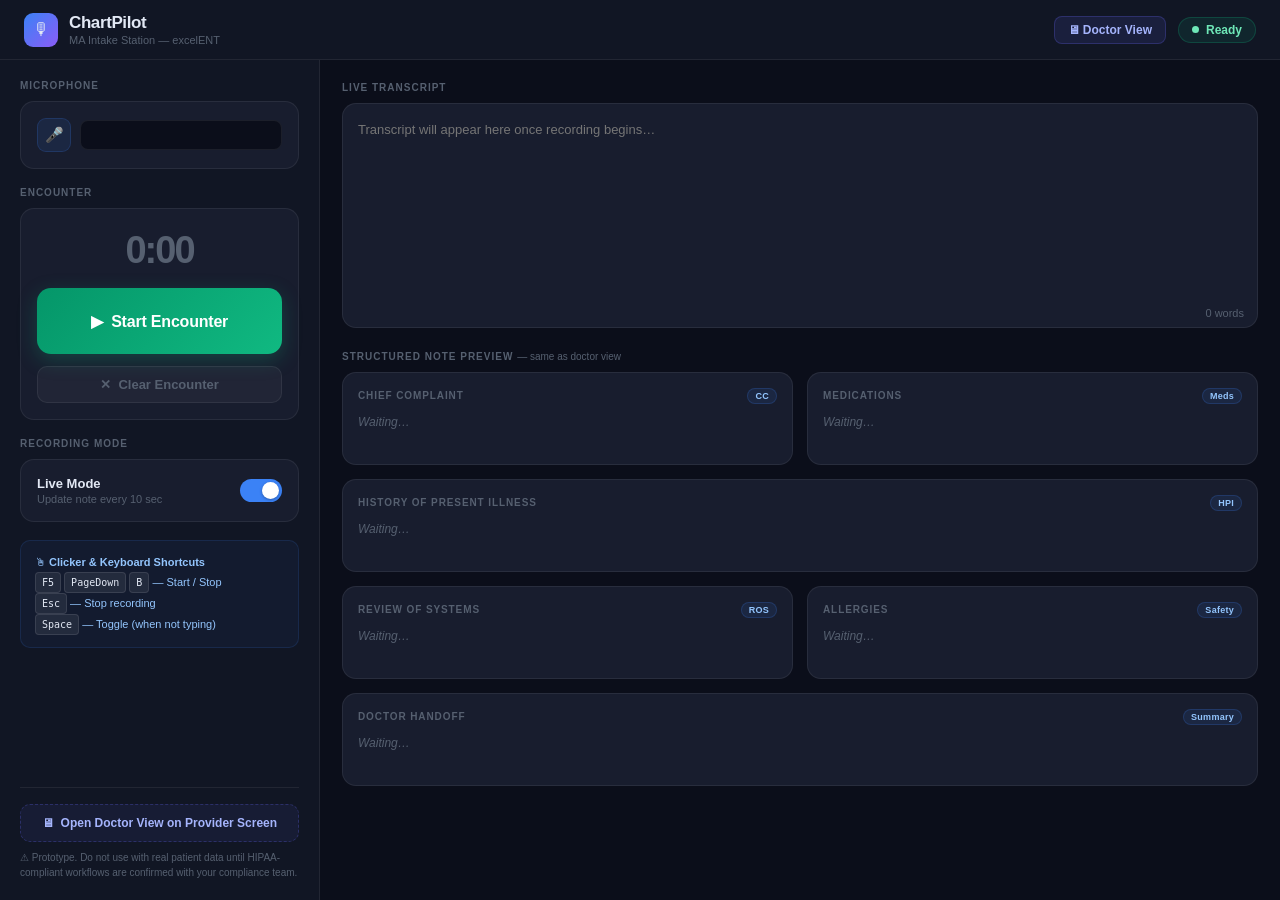
==== commit 09e495c1: "Add files via upload" ====
--- a/templates/index.html
+++ b/templates/index.html
@@ -2,1538 +2,803 @@
 <html lang="en">
 <head>
   <meta charset="UTF-8">
-  <title>ChartPilot — Intake</title>
   <meta name="viewport" content="width=device-width, initial-scale=1.0">
-  <meta name="author" content="Jacob Zeger">
-  <link rel="icon" type="image/png" href="/static/favicon.png">
-  <link rel="apple-touch-icon" href="/static/favicon.png">
-  <meta name="description" content="ChartPilot — AI-powered ENT intake and clinical scribe by Jacob Zeger">
+  <title>ChartPilot — MA Station</title>
   <style>
-    *, *::before, *::after { box-sizing: border-box; margin: 0; padding: 0; }
-
     :root {
-      --sb: #07090f;
-      --sb2: #0c101a;
-      --sb-border: rgba(255,255,255,0.07);
-      --sb-text: #e2e8f0;
-      --sb-muted: #4b5a6e;
-      --sb-subtle: rgba(255,255,255,0.04);
-      --sb-hover: rgba(255,255,255,0.055);
-
-      --bg: #edf1f7;
-      --surface: #ffffff;
-      --border: #dde4ee;
-      --text: #0c1524;
-      --text-2: #3d4f63;
-      --text-3: #7a8ea5;
-
-      --blue: #2563eb;    --blue-soft: #eff6ff;
-      --teal: #0d9488;    --teal-soft: #f0fdfa;
-      --indigo: #4f46e5;  --indigo-soft: #eef2ff;
-      --amber: #d97706;   --amber-soft: #fffbeb;
-      --red: #dc2626;     --red-soft: #fef2f2;
-      --purple: #7c3aed;  --purple-soft: #f5f3ff;
-      --green: #16a34a;   --green-soft: #f0fdf4;
-
-      --r: 10px; --rl: 14px;
-      --font: -apple-system, BlinkMacSystemFont, "Segoe UI", Roboto, "Helvetica Neue", Arial, sans-serif;
-      --trans: 0.2s cubic-bezier(0.4,0,0.2,1);
-    }
-
-    html, body { height: 100%; }
-
+      --bg:       #0b0e1a;
+      --surface:  #111624;
+      --surface2: #181d2e;
+      --border:   rgba(255,255,255,0.07);
+      --text:     #e2e8f4;
+      --muted:    #566070;
+      --accent:   #3b82f6;
+      --teal:     #14b8a6;
+      --red:      #ef4444;
+      --amber:    #f59e0b;
+      --green:    #10b981;
+    }
+    * { box-sizing: border-box; margin: 0; padding: 0; }
     body {
-      font-family: var(--font);
       background: var(--bg);
       color: var(--text);
+      font-family: "Inter", -apple-system, BlinkMacSystemFont, sans-serif;
+      font-size: 14px;
+      min-height: 100vh;
+      -webkit-font-smoothing: antialiased;
+    }
+
+    /* ── Top bar ── */
+    .topbar {
+      height: 60px;
+      background: var(--surface);
+      border-bottom: 1px solid var(--border);
       display: flex;
-      height: 100vh;
-      overflow: hidden;
-      -webkit-font-smoothing: antialiased;
-    }
-
-    /* Accessibility: visible keyboard focus + reduced-motion support */
-    :focus-visible { outline: 2px solid #3b82f6; outline-offset: 2px; border-radius: 6px; }
-    .sb-btn:focus-visible, .btn-copy:focus-visible { outline-offset: 3px; }
-    @media (prefers-reduced-motion: reduce) {
-      *, *::before, *::after {
-        animation-duration: 0.01ms !important; animation-iteration-count: 1 !important;
-        transition-duration: 0.01ms !important; scroll-behavior: auto !important;
-      }
-    }
-
-    /* ════════════════ SIDEBAR ════════════════ */
+      align-items: center;
+      justify-content: space-between;
+      padding: 0 24px;
+      position: sticky;
+      top: 0;
+      z-index: 100;
+    }
+    .brand {
+      display: flex;
+      align-items: center;
+      gap: 11px;
+    }
+    .brand-icon {
+      width: 34px; height: 34px;
+      background: linear-gradient(135deg, #3b82f6 0%, #8b5cf6 100%);
+      border-radius: 9px;
+      display: flex; align-items: center; justify-content: center;
+      font-size: 17px;
+    }
+    .brand-name { font-size: 17px; font-weight: 800; letter-spacing: -0.4px; }
+    .brand-sub  { font-size: 11px; color: var(--muted); margin-top: 1px; }
+    .topbar-right { display: flex; align-items: center; gap: 12px; }
+
+    .status-pill {
+      display: flex; align-items: center; gap: 7px;
+      padding: 5px 13px;
+      border-radius: 999px;
+      font-size: 12px; font-weight: 700;
+      transition: background 0.3s, border-color 0.3s;
+      background: rgba(16,185,129,0.1);
+      border: 1px solid rgba(16,185,129,0.22);
+      color: #6ee7b7;
+    }
+    .status-pill.recording {
+      background: rgba(239,68,68,0.1);
+      border-color: rgba(239,68,68,0.25);
+      color: #fca5a5;
+    }
+    .status-pill.processing {
+      background: rgba(245,158,11,0.1);
+      border-color: rgba(245,158,11,0.25);
+      color: #fcd34d;
+    }
+    .s-dot {
+      width: 7px; height: 7px; border-radius: 50%;
+      background: currentColor;
+      flex-shrink: 0;
+    }
+    .s-dot.pulse { animation: sdot 1.3s ease-in-out infinite; }
+    @keyframes sdot { 0%,100%{opacity:1;transform:scale(1)} 50%{opacity:.4;transform:scale(.7)} }
+
+    .doctor-link-btn {
+      display: flex; align-items: center; gap: 6px;
+      padding: 6px 13px;
+      background: rgba(99,102,241,0.12);
+      border: 1px solid rgba(99,102,241,0.25);
+      border-radius: 8px;
+      color: #a5b4fc;
+      font-size: 12px; font-weight: 700;
+      text-decoration: none;
+      cursor: pointer;
+      transition: background 0.15s;
+    }
+    .doctor-link-btn:hover { background: rgba(99,102,241,0.22); }
+
+    /* ── Layout ── */
+    .layout {
+      display: grid;
+      grid-template-columns: 320px 1fr;
+      height: calc(100vh - 60px);
+    }
+
+    /* ── Sidebar ── */
     .sidebar {
-      width: 300px;
-      flex-shrink: 0;
-      background: var(--sb);
-      border-right: 1px solid var(--sb-border);
+      background: var(--surface);
+      border-right: 1px solid var(--border);
+      padding: 20px;
+      overflow-y: auto;
       display: flex;
       flex-direction: column;
+      gap: 18px;
+    }
+    .sec-label {
+      font-size: 10px; font-weight: 800;
+      letter-spacing: 0.1em; text-transform: uppercase;
+      color: var(--muted);
+      margin-bottom: 10px;
+    }
+    .card {
+      background: var(--surface2);
+      border: 1px solid var(--border);
+      border-radius: 14px;
+      padding: 16px;
+    }
+
+    /* Mic selector */
+    .mic-row { display: flex; align-items: center; gap: 9px; }
+    .mic-icon {
+      width: 34px; height: 34px;
+      background: rgba(59,130,246,0.1);
+      border: 1px solid rgba(59,130,246,0.18);
+      border-radius: 9px;
+      display: flex; align-items: center; justify-content: center;
+      font-size: 15px; flex-shrink: 0;
+    }
+    select {
+      flex: 1;
+      background: #0b0e1a;
+      border: 1px solid var(--border);
+      border-radius: 8px;
+      color: var(--text);
+      padding: 7px 10px;
+      font-size: 12px;
+      outline: none;
+      -webkit-appearance: none;
+    }
+    select:focus { border-color: var(--accent); }
+
+    /* Timer */
+    .timer-display {
+      text-align: center;
+      font-size: 38px;
+      font-weight: 900;
+      letter-spacing: -2px;
+      font-variant-numeric: tabular-nums;
+      color: var(--muted);
+      transition: color 0.3s;
+      padding: 4px 0;
+    }
+    .timer-display.active { color: var(--text); }
+
+    /* Record button */
+    .record-btn {
+      width: 100%;
+      height: 66px;
+      border: none;
+      border-radius: 14px;
+      font-size: 16px; font-weight: 900;
+      cursor: pointer;
+      display: flex; align-items: center; justify-content: center;
+      gap: 9px;
+      transition: transform 0.12s, filter 0.12s, box-shadow 0.3s;
+      letter-spacing: -0.2px;
+    }
+    .record-btn.start {
+      background: linear-gradient(135deg, #059669, #10b981);
+      color: white;
+      box-shadow: 0 6px 20px rgba(16,185,129,0.25);
+    }
+    .record-btn.stop {
+      background: linear-gradient(135deg, #b91c1c, #ef4444);
+      color: white;
+      box-shadow: 0 6px 30px rgba(239,68,68,0.4);
+      animation: recordGlow 2s ease-in-out infinite;
+    }
+    @keyframes recordGlow {
+      0%,100%{ box-shadow: 0 6px 20px rgba(239,68,68,0.3); }
+      50%    { box-shadow: 0 6px 40px rgba(239,68,68,0.6); }
+    }
+    .record-btn:hover { transform: translateY(-2px); filter: brightness(1.07); }
+    .record-btn:active { transform: translateY(0); }
+
+    /* Secondary buttons */
+    .btn {
+      width: 100%;
+      padding: 10px;
+      border: none;
+      border-radius: 10px;
+      font-size: 13px; font-weight: 700;
+      cursor: pointer;
+      transition: transform 0.12s, filter 0.12s;
+    }
+    .btn:hover { transform: translateY(-1px); filter: brightness(1.06); }
+    .btn:active { transform: translateY(0); }
+    .btn-finalize {
+      background: linear-gradient(135deg, #1d4ed8, #3b82f6);
+      color: white;
+      display: none;
+    }
+    .btn-clear {
+      background: rgba(255,255,255,0.04);
+      border: 1px solid var(--border);
+      color: var(--muted);
+    }
+
+    /* Mode toggle */
+    .toggle-row { display: flex; align-items: center; justify-content: space-between; }
+    .toggle-info {}
+    .toggle-title { font-size: 13px; font-weight: 700; }
+    .toggle-sub { font-size: 11px; color: var(--muted); margin-top: 2px; }
+    .toggle-switch {
+      width: 42px; height: 23px;
+      background: #374151;
+      border-radius: 999px;
+      position: relative;
+      cursor: pointer;
+      transition: background 0.2s;
+      flex-shrink: 0;
+    }
+    .toggle-switch.on { background: var(--accent); }
+    .toggle-thumb {
+      width: 17px; height: 17px;
+      background: white;
+      border-radius: 50%;
+      position: absolute;
+      top: 3px; left: 3px;
+      transition: transform 0.2s;
+      box-shadow: 0 1px 3px rgba(0,0,0,0.3);
+    }
+    .toggle-switch.on .toggle-thumb { transform: translateX(19px); }
+
+    /* Clicker hint */
+    .clicker-hint {
+      background: rgba(59,130,246,0.05);
+      border: 1px solid rgba(59,130,246,0.14);
+      border-radius: 10px;
+      padding: 12px 14px;
+      font-size: 11px;
+      color: #93c5fd;
+      line-height: 1.7;
+    }
+    kbd {
+      display: inline-block;
+      background: rgba(255,255,255,0.07);
+      border: 1px solid rgba(255,255,255,0.1);
+      border-radius: 4px;
+      padding: 1px 6px;
+      font-family: monospace;
+      font-size: 10px;
+      color: var(--text);
+    }
+
+    .sidebar-footer {
+      margin-top: auto;
+      padding-top: 16px;
+      border-top: 1px solid var(--border);
+      display: flex;
+      flex-direction: column;
+      gap: 8px;
+    }
+    .doctor-open-btn {
+      display: block; text-align: center;
+      background: rgba(99,102,241,0.08);
+      border: 1px dashed rgba(99,102,241,0.28);
+      color: #a5b4fc;
+      padding: 11px;
+      border-radius: 10px;
+      font-size: 12px; font-weight: 700;
+      text-decoration: none;
+      transition: background 0.15s;
+    }
+    .doctor-open-btn:hover { background: rgba(99,102,241,0.18); }
+    .disclaimer {
+      font-size: 10px; color: var(--muted);
+      line-height: 1.5;
+    }
+
+    /* ── Main content ── */
+    .main {
+      padding: 22px;
+      overflow-y: auto;
+      display: flex;
+      flex-direction: column;
+      gap: 20px;
+    }
+
+    /* Transcript */
+    .transcript-wrap { position: relative; }
+    textarea {
+      width: 100%;
+      background: var(--surface2);
+      border: 1px solid var(--border);
+      border-radius: 14px;
+      color: var(--text);
+      padding: 15px;
+      font-size: 13px;
+      line-height: 1.65;
+      resize: none;
+      outline: none;
+      min-height: 180px;
+      font-family: inherit;
+    }
+    textarea:focus { border-color: var(--accent); }
+    .word-count {
+      position: absolute;
+      bottom: 12px; right: 14px;
+      font-size: 11px; color: var(--muted);
+    }
+
+    /* Note preview */
+    .note-grid {
+      display: grid;
+      grid-template-columns: 1fr 1fr;
+      gap: 14px;
+    }
+    .note-card {
+      background: var(--surface2);
+      border: 1px solid var(--border);
+      border-radius: 14px;
+      padding: 15px;
+      transition: border-color 0.35s;
+      position: relative;
       overflow: hidden;
-      position: relative;
-      transition: transform var(--trans);
-    }
-
-    /* Aurora glow layer — shifts color with recording state */
-    .sidebar::before {
+    }
+    .note-card.full { grid-column: span 2; }
+    .note-card.has-content { border-color: rgba(59,130,246,0.28); }
+    .note-card::after {
       content: '';
       position: absolute;
-      inset: 0;
-      background:
-        radial-gradient(ellipse 160% 50% at 50% -5%,  rgba(59,130,246,0.16) 0%, transparent 65%),
-        radial-gradient(ellipse 80%  30% at 90% 15%,  rgba(20,184,166,0.09)  0%, transparent 55%);
-      pointer-events: none;
-      z-index: 0;
-      transition: opacity 0.6s, background 0.6s;
-    }
-    .sidebar.s-recording::before {
-      background:
-        radial-gradient(ellipse 160% 50% at 50% -5%,  rgba(239,68,68,0.22)  0%, transparent 65%),
-        radial-gradient(ellipse 80%  30% at 90% 15%,  rgba(239,100,68,0.1)  0%, transparent 55%);
-    }
-    .sidebar.s-processing::before {
-      background:
-        radial-gradient(ellipse 160% 50% at 50% -5%,  rgba(217,119,6,0.18)  0%, transparent 65%);
-    }
-    .sidebar.s-done::before {
-      background:
-        radial-gradient(ellipse 160% 50% at 50% -5%,  rgba(22,163,74,0.15)  0%, transparent 65%);
-    }
-
-    .sb-inner {
-      position: relative;
-      z-index: 1;
-      display: flex;
-      flex-direction: column;
-      height: 100%;
-      overflow: hidden;
-    }
-
-    .sb-top { padding: 18px 18px 0; flex-shrink: 0; }
-
-    /* Logo */
-    .logo { display: flex; align-items: center; gap: 10px; margin-bottom: 18px; }
-
-    .logo-gem {
-      width: 34px; height: 34px; flex-shrink: 0;
-      background: linear-gradient(135deg, #1d4ed8 0%, #3b82f6 50%, #06b6d4 100%);
-      border-radius: 9px;
-      display: flex; align-items: center; justify-content: center;
-      box-shadow: 0 4px 12px rgba(59,130,246,0.35), inset 0 1px 0 rgba(255,255,255,0.2);
-    }
-
-    .logo-name {
-      font-size: 15.5px; font-weight: 800; color: #f1f5f9;
-      letter-spacing: -0.3px; line-height: 1;
-    }
-    .logo-clinic {
-      font-size: 11px; font-weight: 500; color: var(--sb-muted);
-      margin-top: 3px; letter-spacing: 0.01em;
-    }
-    .logo-clinic em { color: #f87171; font-style: normal; font-weight: 700; }
-
-    /* Brand block: ChartPilot icon + wordmark (transparent, no white box) */
-    .brand { margin-bottom: 18px; }
-    .brand-row { display: flex; align-items: center; gap: 11px; }
-    .brand-icon { width: 36px; height: 36px; flex-shrink: 0; display: block; filter: drop-shadow(0 3px 8px rgba(59,130,246,0.45)); }
-    .brand-word { font-size: 20px; font-weight: 800; letter-spacing: -0.5px; color: #f1f5f9; line-height: 1; }
-    .brand-word span { color: #5eead4; }
-    .cp-clinic-line {
-      display: flex; align-items: center; gap: 7px; margin-top: 11px; padding-left: 2px;
-    }
-    .cp-clinic-line .excel-mark { height: 19px; width: auto; filter: brightness(0) invert(1); opacity: 0.82; }
-    .cp-clinic-line .excel-text { font-size: 11px; font-weight: 600; color: var(--sb-muted); letter-spacing: 0.02em; }
-
-    /* Status card */
-    .status-card {
-      background: rgba(255,255,255,0.04);
-      border: 1px solid rgba(255,255,255,0.08);
-      border-radius: 13px;
-      padding: 11px 13px;
-      display: flex; align-items: center; gap: 11px;
-      margin-bottom: 14px;
-      transition: border-color 0.4s, box-shadow 0.4s;
-    }
-    .status-card.s-recording {
-      border-color: rgba(239,68,68,0.35);
-      box-shadow: 0 0 28px rgba(239,68,68,0.14), inset 0 1px 0 rgba(255,255,255,0.04);
-    }
-    .status-card.s-processing {
-      border-color: rgba(217,119,6,0.35);
-      box-shadow: 0 0 28px rgba(217,119,6,0.14), inset 0 1px 0 rgba(255,255,255,0.04);
-    }
-    .status-card.s-done {
-      border-color: rgba(22,163,74,0.35);
-      box-shadow: 0 0 28px rgba(22,163,74,0.14), inset 0 1px 0 rgba(255,255,255,0.04);
-    }
-
-    /* Status orb */
-    .orb {
-      width: 28px; height: 28px; flex-shrink: 0; border-radius: 50%;
-      display: flex; align-items: center; justify-content: center;
-      position: relative; transition: background 0.4s;
-      background: rgba(100,116,139,0.15);
-    }
-    .orb.s-recording  { background: rgba(239,68,68,0.15); }
-    .orb.s-processing { background: rgba(217,119,6,0.15); }
-    .orb.s-done       { background: rgba(22,163,74,0.15);  }
-
-    .orb-core {
-      width: 8px; height: 8px; border-radius: 50%;
-      background: #4b5a6e; transition: background 0.4s, box-shadow 0.4s;
-    }
-    .orb.s-recording  .orb-core { background: #ef4444; box-shadow: 0 0 8px rgba(239,68,68,0.7); animation: orb-pulse 1.4s infinite; }
-    .orb.s-processing .orb-core { background: #f59e0b; }
-    .orb.s-done       .orb-core { background: #22c55e; box-shadow: 0 0 8px rgba(34,197,94,0.7); }
-
-    @keyframes orb-pulse {
-      0%   { box-shadow: 0 0 0 0 rgba(239,68,68,0.6); }
-      70%  { box-shadow: 0 0 0 8px rgba(239,68,68,0); }
-      100% { box-shadow: 0 0 0 0 rgba(239,68,68,0); }
-    }
-
-    /* Processing spinner ring */
-    .orb.s-processing::after {
-      content: '';
-      position: absolute;
-      inset: 3px;
-      border-radius: 50%;
-      border: 1.5px solid transparent;
-      border-top-color: #f59e0b;
-      animation: spin 0.8s linear infinite;
-    }
-    @keyframes spin { to { transform: rotate(360deg); } }
-
-    .status-info { flex: 1; min-width: 0; }
-    .status-lbl { font-size: 9.5px; font-weight: 700; letter-spacing: 0.1em; text-transform: uppercase; color: #334155; }
-    .status-val {
-      font-size: 13px; font-weight: 600; color: var(--sb-text);
-      margin-top: 1px; transition: color 0.3s;
-    }
-    .status-val.s-recording  { color: #fca5a5; }
-    .status-val.s-processing { color: #fcd34d; }
-    .status-val.s-done       { color: #86efac; }
-
-    .timer {
-      font-family: 'SF Mono','Fira Code',monospace;
-      font-size: 13px; font-weight: 700; color: #fca5a5;
-      opacity: 0; transition: opacity 0.3s; white-space: nowrap;
-    }
-    .timer.on { opacity: 1; }
-
-    /* ── WAVEFORM ── */
-    .wave-wrap {
-      margin: 0 18px 10px;
-      height: 0; overflow: hidden;
-      opacity: 0; transition: height 0.35s var(--trans), opacity 0.35s;
-    }
-    .wave-wrap.on { height: 50px; opacity: 1; }
-
-    #waveCanvas {
-      width: 100%; height: 50px; display: block; border-radius: 8px;
-      background: rgba(255,255,255,0.03);
-    }
-
-    /* Divider */
-    .sb-divider { height: 1px; background: var(--sb-border); margin: 2px 0 14px; }
-
-    /* Micro-labels */
-    .sb-label {
-      font-size: 9.5px; font-weight: 700; letter-spacing: 0.1em;
-      text-transform: uppercase; color: #334155; margin-bottom: 7px; padding: 0 1px;
-    }
-
-    /* Live mode toggle */
-    .tog-card {
-      background: var(--sb-subtle); border: 1px solid var(--sb-border); border-radius: var(--r);
-      padding: 10px 12px; display: flex; align-items: center; justify-content: space-between;
-      cursor: pointer; margin-bottom: 10px; transition: background var(--trans); user-select: none;
-    }
-    .tog-card:hover { background: var(--sb-hover); }
-    .tog-name  { font-size: 12.5px; font-weight: 600; color: var(--sb-text); }
-    .tog-desc  { font-size: 10.5px; color: var(--sb-muted); margin-top: 2px; }
-
-    .tog-pill {
-      width: 36px; height: 20px; background: #1a2232; border-radius: 999px;
-      position: relative; border: 1px solid rgba(255,255,255,0.08); transition: background 0.2s; flex-shrink: 0;
-    }
-    .tog-pill.on { background: var(--blue); border-color: var(--blue); }
-    .tog-pill::after {
-      content: ''; position: absolute; top: 2px; left: 2px;
-      width: 14px; height: 14px; border-radius: 50%; background: #4b5a6e;
-      transition: transform 0.2s, background 0.2s;
-    }
-    .tog-pill.on::after { transform: translateX(16px); background: #fff; }
-
-    /* Buttons */
-    .sb-btn {
-      display: flex; align-items: center; justify-content: center; gap: 7px;
-      width: 100%; padding: 10px 13px; border: none; border-radius: var(--r);
-      font-family: var(--font); font-size: 13px; font-weight: 700;
-      cursor: pointer; transition: all 0.15s; letter-spacing: -0.1px;
-    }
-    .sb-btn + .sb-btn { margin-top: 6px; }
-    .sb-btn:disabled { opacity: 0.28; cursor: not-allowed; transform: none !important; }
-    .sb-btn:active:not(:disabled) { transform: scale(0.975); }
-
-    .sb-btn-start {
-      background: linear-gradient(135deg,#0c6b63,#0d9488);
-      color: #fff; box-shadow: 0 2px 12px rgba(13,148,136,0.38);
-    }
-    .sb-btn-start:hover:not(:disabled) { filter: brightness(1.08); box-shadow: 0 4px 18px rgba(13,148,136,0.45); }
-
-    .sb-btn-stop {
-      background: linear-gradient(135deg,#8b1515,#dc2626);
-      color: #fff; box-shadow: 0 2px 12px rgba(220,38,38,0.32);
-    }
-    .sb-btn-stop:hover:not(:disabled) { filter: brightness(1.08); box-shadow: 0 4px 18px rgba(220,38,38,0.4); }
-
-    .sb-btn-clear {
-      background: transparent; color: var(--sb-muted);
-      border: 1px solid var(--sb-border);
-    }
-    .sb-btn-clear:hover:not(:disabled) { background: var(--sb-hover); color: #94a3b8; }
-
-    /* Transcript */
-    .tx-section {
-      flex: 1; display: flex; flex-direction: column; padding: 0 18px;
-      min-height: 0; margin-top: 14px;
-    }
-    .tx-wrap { flex: 1; position: relative; display: flex; flex-direction: column; min-height: 0; }
-
-    #transcript {
-      flex: 1; background: rgba(255,255,255,0.03); border: 1px solid var(--sb-border);
-      border-radius: var(--r); padding: 10px 12px 28px;
-      font-family: var(--font); font-size: 12px; line-height: 1.65;
-      color: #94a3b8; resize: none; outline: none; min-height: 0;
-      transition: border-color 0.15s, background 0.15s;
-    }
-    #transcript:focus { border-color: rgba(59,130,246,0.35); background: rgba(255,255,255,0.04); color: #cbd5e1; }
-
-    /* Live / corrected indicator inside transcript */
-    .tx-badge {
-      position: absolute; bottom: 8px; left: 10px;
-      font-size: 9.5px; font-weight: 700; letter-spacing: 0.07em; text-transform: uppercase;
-      opacity: 0; transition: opacity 0.3s, color 0.3s;
-      display: flex; align-items: center; gap: 4px;
-      pointer-events: none;
-    }
-    .tx-badge.on { opacity: 1; }
-    .tx-badge .tx-dot { width: 5px; height: 5px; border-radius: 50%; background: currentColor; }
-    .tx-badge.live      { color: #f87171; }
-    .tx-badge.corrected { color: #34d399; }
-
-    /* Shortcuts */
-    .sc-section { padding: 12px 18px; border-top: 1px solid var(--sb-border); flex-shrink: 0; }
-    .sc-row { display: flex; align-items: center; justify-content: space-between; font-size: 11px; color: var(--sb-muted); }
-    .sc-row + .sc-row { margin-top: 5px; }
-    .key-group { display: flex; gap: 3px; }
-    .kbd {
-      background: #111827; border: 1px solid #1f2937; border-radius: 5px;
-      padding: 1px 6px; font-size: 10px; font-family: 'SF Mono','Fira Code',monospace;
-      font-weight: 600; color: #6b7280; line-height: 1.75;
-    }
-
-    /* Proto warning */
-    .proto {
-      padding: 10px 18px 14px; font-size: 11px; color: #3d4f63; line-height: 1.5;
-      flex-shrink: 0; display: flex; gap: 7px; align-items: flex-start;
-    }
-    .proto svg { flex-shrink: 0; margin-top: 1px; }
-
-    /* ════════════════ MAIN ════════════════ */
-    .main {
-      flex: 1; display: flex; flex-direction: column; min-width: 0;
-      overflow: hidden; position: relative;
-    }
-
-    /* Animated scan line when recording */
-    .main::after {
-      content: '';
-      position: absolute; top: 57px; left: 0; right: 0; height: 2px;
-      background: linear-gradient(90deg, transparent 0%, #3b82f6 30%, #14b8a6 50%, #3b82f6 70%, transparent 100%);
-      background-size: 200% 100%;
-      opacity: 0; pointer-events: none; z-index: 10;
-      transition: opacity 0.4s;
-    }
-    .main.m-recording::after {
-      opacity: 1;
-      animation: scan 2.2s linear infinite;
-    }
-    @keyframes scan { 0% { background-position: 100% 0; } 100% { background-position: -100% 0; } }
-
-    /* Header */
-    .m-header {
-      background: linear-gradient(180deg, #ffffff 0%, #fbfcfe 100%);
-      border-bottom: 1px solid var(--border);
-      padding: 0 24px; height: 60px;
-      display: flex; align-items: center; justify-content: space-between; flex-shrink: 0;
-      position: relative; z-index: 5;
-      box-shadow: 0 4px 18px -10px rgba(15,23,42,0.12);
-    }
-    /* thin gradient accent line beneath the header */
-    .m-header::after {
-      content: ''; position: absolute; left: 0; right: 0; bottom: -1px; height: 2px;
-      background: linear-gradient(90deg, transparent, rgba(37,99,235,0.35) 25%, rgba(13,148,136,0.35) 50%, rgba(124,58,237,0.35) 75%, transparent);
-      opacity: 0.6;
-    }
-
-    .m-title { font-size: 14.5px; font-weight: 800; color: var(--text); letter-spacing: -0.2px; }
-    .m-sub   { font-size: 11.5px; color: var(--text-3); margin-top: 1.5px; }
-
-    .m-actions { display: flex; align-items: center; gap: 9px; }
-
-    .menu-btn {
-      display: none; width: 32px; height: 32px; background: none; border: none;
-      cursor: pointer; color: var(--text-3); border-radius: 8px; align-items: center; justify-content: center;
-      transition: background var(--trans);
-    }
-    .menu-btn:hover { background: var(--bg); }
-
-    .live-pill {
-      display: none; align-items: center; gap: 6px; padding: 5px 11px;
-      background: #fef2f2; border: 1px solid #fecaca; border-radius: 999px;
-      font-size: 11.5px; font-weight: 800; color: #b91c1c; letter-spacing: 0.04em;
-    }
-    .live-pill.on { display: flex; }
-    .live-dot { width: 6px; height: 6px; border-radius: 50%; background: #ef4444; animation: orb-pulse 1.2s infinite; }
-
-    .display-btn {
-      display: flex; align-items: center; gap: 6px; padding: 8px 14px;
-      background: linear-gradient(135deg, #1d4ed8, #3b82f6); color: white; border-radius: var(--r);
-      font-size: 12.5px; font-weight: 700; text-decoration: none;
-      transition: transform var(--trans), box-shadow var(--trans), filter var(--trans);
-      letter-spacing: -0.1px; white-space: nowrap;
-      box-shadow: 0 3px 12px rgba(37,99,235,0.32), inset 0 1px 0 rgba(255,255,255,0.25);
-    }
-    .display-btn:hover { filter: brightness(1.06); transform: translateY(-1px); box-shadow: 0 6px 18px rgba(37,99,235,0.4), inset 0 1px 0 rgba(255,255,255,0.25); }
-
-    /* Note area */
-    .note-area {
-      flex: 1; overflow-y: auto; padding: 24px 26px 28px;
-      background:
-        radial-gradient(1000px 520px at 100% -8%, rgba(37,99,235,0.07), transparent 58%),
-        radial-gradient(820px 520px at -5% 108%, rgba(13,148,136,0.06), transparent 55%),
-        radial-gradient(700px 400px at 50% 120%, rgba(124,58,237,0.045), transparent 60%),
-        linear-gradient(180deg, #f5f8fc 0%, #eef2f8 100%);
-    }
-    .note-area::-webkit-scrollbar { width: 6px; }
-    .note-area::-webkit-scrollbar-thumb { background: linear-gradient(180deg,#cdd8e6,#bcc9da); border-radius: 4px; }
-    .note-area::-webkit-scrollbar-thumb:hover { background: #aebccf; }
-
-
-    /* ── PATIENT QUEUE BAR ── */
-    .queue-bar {
-      background: linear-gradient(180deg, #ffffff 0%, #f7f9fc 100%);
-      border-bottom: 1px solid var(--border);
-      padding: 9px 24px; flex-shrink: 0;
-      display: flex; align-items: center; gap: 8px; overflow: hidden;
-    }
-    .add-pt-btn {
-      display: flex; align-items: center; gap: 5px; padding: 6px 11px;
-      background: var(--bg); border: 1.5px dashed var(--border); border-radius: var(--r);
-      font-family: var(--font); font-size: 12px; font-weight: 700; color: var(--text-3);
-      cursor: pointer; white-space: nowrap; flex-shrink: 0; transition: all var(--trans);
-    }
-    .add-pt-btn:hover { border-color: var(--blue); color: var(--blue); background: var(--blue-soft); }
-    .queue-scroll {
-      display: flex; gap: 6px; overflow-x: auto; flex: 1; align-items: center;
-      scrollbar-width: none;
-    }
-    .queue-scroll::-webkit-scrollbar { display: none; }
-    .queue-empty { font-size: 12px; color: var(--text-3); font-style: italic; white-space: nowrap; padding: 2px 4px; }
-
-    .pt-card {
-      display: flex; flex-direction: column; gap: 2px; padding: 7px 28px 7px 10px;
-      background: var(--bg); border: 1.5px solid var(--border); border-radius: var(--r);
-      cursor: pointer; white-space: nowrap; flex-shrink: 0;
-      transition: all var(--trans); position: relative; min-width: 110px;
-    }
-    .pt-card:hover { border-color: #93c5fd; background: var(--blue-soft); }
-    .pt-card.active { border-color: var(--blue); background: var(--blue-soft); box-shadow: 0 0 0 3px rgba(37,99,235,0.1); }
-
-    .pt-mrn  { font-size: 12px; font-weight: 800; color: var(--text); }
-    .pt-sub  { font-size: 11px; color: var(--text-3); }
-    .pt-st   { font-size: 10px; font-weight: 700; padding: 1px 6px; border-radius: 999px; align-self: flex-start; margin-top: 2px; }
-
-    .ps-waiting   { background: #f1f5f9; color: var(--text-3); }
-    .ps-intake    { background: var(--blue-soft); color: var(--blue); }
-    .ps-ready     { background: var(--amber-soft); color: var(--amber); }
-    .ps-in_visit  { background: var(--green-soft); color: var(--green); }
-    .ps-complete  { background: #f1f5f9; color: var(--text-3); opacity: 0.6; }
-
-    .pt-x {
-      position: absolute; top: 5px; right: 6px;
-      background: none; border: none; cursor: pointer; font-size: 14px; line-height: 1;
-      color: var(--text-3); padding: 0; opacity: 0; transition: opacity var(--trans);
-    }
-    .pt-card:hover .pt-x { opacity: 1; }
-    .pt-x:hover { color: var(--red); }
-
-    /* ── ADD PATIENT MODAL ── */
-    .modal-overlay {
-      position: fixed; inset: 0; background: rgba(12,21,36,0.55);
-      backdrop-filter: blur(5px); z-index: 999;
-      display: flex; align-items: center; justify-content: center;
-      opacity: 0; pointer-events: none; transition: opacity 0.2s;
-    }
-    .modal-overlay.on { opacity: 1; pointer-events: all; }
-    .modal {
-      background: var(--surface); border-radius: 18px; padding: 24px;
-      width: 380px; max-width: 92vw;
-      box-shadow: 0 24px 60px rgba(12,21,36,0.2), 0 4px 16px rgba(12,21,36,0.08);
-      transform: scale(0.95) translateY(10px);
-      transition: transform 0.22s cubic-bezier(0.34,1.56,0.64,1);
-    }
-    .modal-overlay.on .modal { transform: scale(1) translateY(0); }
-    .modal-title { font-size: 16px; font-weight: 800; color: var(--text); margin-bottom: 2px; }
-    .modal-sub   { font-size: 12px; color: var(--text-3); line-height: 1.5; margin-bottom: 14px; }
-    .hipaa-badge {
-      background: var(--green-soft); border: 1px solid #bbf7d0; border-radius: var(--r);
-      padding: 9px 12px; font-size: 11.5px; color: #15803d; line-height: 1.5;
-      margin-bottom: 16px; display: flex; gap: 7px; align-items: flex-start;
-    }
-    .hipaa-badge svg { flex-shrink: 0; margin-top: 1px; }
-    .m-field + .m-field { margin-top: 11px; }
-    .m-label {
-      display: block; font-size: 10.5px; font-weight: 700;
-      letter-spacing: 0.07em; text-transform: uppercase; color: var(--text-2); margin-bottom: 5px;
-    }
-    .m-label em { color: var(--red); font-style: normal; }
-    .m-input {
-      width: 100%; padding: 9px 12px; border: 1.5px solid var(--border); border-radius: var(--r);
-      font-family: var(--font); font-size: 13.5px; color: var(--text); background: var(--bg);
-      outline: none; transition: border-color 0.15s, box-shadow 0.15s;
-    }
-    .m-input:focus { border-color: var(--blue); background: white; box-shadow: 0 0 0 3px rgba(37,99,235,0.1); }
-    .modal-actions { display: flex; gap: 8px; justify-content: flex-end; margin-top: 18px; }
-    .m-btn { padding: 8px 18px; border-radius: var(--r); font-family: var(--font); font-size: 13px; font-weight: 700; cursor: pointer; border: none; transition: all 0.15s; }
-    .m-btn-cancel { background: var(--bg); color: var(--text-2); border: 1.5px solid var(--border); }
-    .m-btn-cancel:hover { background: var(--border); }
-    .m-btn-add    { background: var(--blue); color: white; box-shadow: 0 2px 8px rgba(37,99,235,0.28); }
-    .m-btn-add:hover { filter: brightness(1.08); }
-
-    .note-grid { display: grid; grid-template-columns: 1fr 1fr; gap: 15px; }
-
-    /* Note cards */
-    .note-card {
-      --ac: #0d9488; --ac-soft: #f0fdfa;
-      position: relative;
-      background: linear-gradient(180deg, #ffffff 0%, #fbfdff 100%);
-      border: 1px solid rgba(221,228,238,0.9);
-      border-radius: 16px;
-      overflow: hidden;
-      box-shadow:
-        0 1px 2px rgba(15,23,42,0.04),
-        0 10px 24px -10px rgba(15,23,42,0.10),
-        inset 0 1px 0 rgba(255,255,255,0.7);
-      transition: transform var(--trans), box-shadow var(--trans), border-color var(--trans);
-    }
-    .note-card::before {
-      content: ''; position: absolute; left: 0; top: 0; bottom: 0; width: 3px;
-      background: linear-gradient(180deg, var(--ac), rgba(255,255,255,0.4));
-      z-index: 2;
-    }
-    .note-card:hover {
-      transform: translateY(-3px);
-      box-shadow:
-        0 2px 6px rgba(15,23,42,0.06),
-        0 24px 44px -14px rgba(15,23,42,0.20),
-        inset 0 1px 0 rgba(255,255,255,0.85);
-    }
-    .note-card:focus-within {
-      border-color: #93c5fd;
-      box-shadow: 0 0 0 3px rgba(59,130,246,0.13), 0 16px 34px -12px rgba(37,99,235,0.22);
-    }
-    .note-card.full { grid-column: span 2; }
-
-    .note-card[data-ac="teal"]   { --ac: #0d9488; --ac-soft: #ecfdf8; }
-    .note-card[data-ac="blue"]   { --ac: #2563eb; --ac-soft: #eef4ff; }
-    .note-card[data-ac="indigo"] { --ac: #4f46e5; --ac-soft: #eef0ff; }
-    .note-card[data-ac="amber"]  { --ac: #d97706; --ac-soft: #fff7ec; }
-    .note-card[data-ac="red"]    { --ac: #dc2626; --ac-soft: #fef0f0; }
-    .note-card[data-ac="purple"] { --ac: #7c3aed; --ac-soft: #f4f0ff; }
-
-    .note-card.flash { animation: card-flash 0.9s ease-out; }
-    @keyframes card-flash {
-      0%   { box-shadow: 0 0 0 4px rgba(59,130,246,0.28), 0 0 30px rgba(59,130,246,0.22), 0 10px 24px -10px rgba(15,23,42,0.10); }
-      100% { box-shadow: 0 1px 2px rgba(15,23,42,0.04), 0 10px 24px -10px rgba(15,23,42,0.10), inset 0 1px 0 rgba(255,255,255,0.7); }
-    }
-
-    .card-head {
-      display: flex; align-items: center; justify-content: space-between;
-      padding: 11px 14px 9px; border-bottom: 1px solid #eef2f8;
-      background: linear-gradient(180deg, #ffffff 0%, #fcfdff 100%);
-    }
-    .card-head-l { display: flex; align-items: center; gap: 9px; }
-    .card-icon {
-      width: 27px; height: 27px; padding: 6px; box-sizing: border-box; flex-shrink: 0;
-      color: var(--ac); background: var(--ac-soft); border-radius: 8px;
-      box-shadow: inset 0 0 0 1px rgba(15,23,42,0.03);
-    }
-    .card-title {
-      font-size: 10.5px; font-weight: 800; letter-spacing: 0.08em;
-      text-transform: uppercase; color: var(--text-2);
-    }
-    .card-badge {
-      font-size: 10px; font-weight: 800; padding: 2px 8px;
-      border-radius: 999px; letter-spacing: 0.02em;
-    }
-    .cb-teal   { background: var(--teal-soft);   color: var(--teal); }
-    .cb-blue   { background: var(--blue-soft);   color: var(--blue); }
-    .cb-indigo { background: var(--indigo-soft); color: var(--indigo); }
-    .cb-amber  { background: var(--amber-soft);  color: var(--amber); }
-    .cb-red    { background: var(--red-soft);    color: var(--red); }
-    .cb-purple { background: var(--purple-soft); color: var(--purple); }
-    .cb-gray   { background: #f1f5f9; color: var(--text-3); border: 1px solid var(--border); }
-
-    .note-card textarea {
-      display: block; width: 100%; border: none; outline: none; background: transparent;
-      padding: 11px 13px; font-family: var(--font); font-size: 13px; line-height: 1.65;
-      color: var(--text); resize: none; min-height: 86px;
-    }
-    .note-card.full textarea { min-height: 94px; }
-
-    /* ── SKELETON LOADING ── */
-    .note-card.loading textarea { display: none; }
-    .skeleton { padding: 13px 14px 16px; display: flex; flex-direction: column; gap: 10px; }
-    .sk-line {
-      height: 11px; border-radius: 6px;
-      background: linear-gradient(90deg, #eef2f8 25%, #e0e8f2 37%, #eef2f8 63%);
-      background-size: 400% 100%;
-      animation: sk-shimmer 1.25s ease infinite;
-    }
-    .sk-line:nth-child(1) { width: 92%; }
-    .sk-line:nth-child(2) { width: 78%; }
-    .sk-line:nth-child(3) { width: 60%; }
-    @keyframes sk-shimmer { 0% { background-position: 100% 0; } 100% { background-position: -100% 0; } }
-    @media (prefers-reduced-motion: reduce) { .sk-line { animation: none; } }
-
-    /* Footer */
-    .m-footer {
-      background: linear-gradient(180deg, #fbfcfe 0%, #ffffff 100%);
-      border-top: 1px solid var(--border);
-      padding: 12px 24px; display: flex; align-items: center; justify-content: space-between; flex-shrink: 0;
-      box-shadow: 0 -4px 18px -12px rgba(15,23,42,0.12);
-    }
-    .footer-hint { font-size: 11px; color: var(--text-3); display: flex; align-items: center; gap: 5px; }
-    .footer-hint strong { color: var(--text-2); }
-
-    .copy-btn {
-      display: flex; align-items: center; gap: 7px; padding: 9px 20px;
-      background: linear-gradient(135deg, #1d4ed8, #3b82f6); color: white; border: none; border-radius: var(--r);
-      font-family: var(--font); font-size: 13px; font-weight: 700; cursor: pointer;
-      transition: transform var(--trans), box-shadow var(--trans), filter var(--trans), background var(--trans);
-      letter-spacing: -0.1px;
-      box-shadow: 0 4px 14px rgba(37,99,235,0.32), inset 0 1px 0 rgba(255,255,255,0.25);
-    }
-    .copy-btn:hover { filter: brightness(1.06); transform: translateY(-1px); box-shadow: 0 7px 20px rgba(37,99,235,0.42), inset 0 1px 0 rgba(255,255,255,0.25); }
-    .copy-btn:active { transform: translateY(0); }
-    .copy-btn.copied { background: linear-gradient(135deg, #15803d, #22c55e); box-shadow: 0 4px 14px rgba(22,163,74,0.35), inset 0 1px 0 rgba(255,255,255,0.25); }
-
-    /* ── TOAST ── */
-    .toasts {
-      position: fixed; bottom: 20px; left: 50%; transform: translateX(-50%);
-      z-index: 9999; display: flex; flex-direction: column; align-items: center; gap: 7px; pointer-events: none;
-    }
-    .toast {
-      background: #0c1524; color: #f1f5f9; padding: 8px 18px; border-radius: 999px;
-      font-size: 13px; font-weight: 600; box-shadow: 0 8px 30px rgba(12,21,36,0.3);
-      opacity: 0; transform: translateY(10px) scale(0.95);
-      transition: all 0.22s cubic-bezier(0.34,1.56,0.64,1);
-    }
-    .toast.on { opacity: 1; transform: none; }
-    .toast.ok  { background: #15803d; }
-    .toast.err { background: #b91c1c; }
-
-    /* ── MOBILE ── */
-    .backdrop {
-      display: none; position: fixed; inset: 0; background: rgba(0,0,0,0.6);
-      backdrop-filter: blur(3px); z-index: 149;
-    }
-    .backdrop.on { display: block; }
-
-    @media (max-width: 780px) {
-      body { overflow: auto; height: auto; flex-direction: column; }
-
-      .sidebar {
-        position: fixed; top: 0; left: 0; bottom: 0; z-index: 150;
-        width: min(290px, 85vw); transform: translateX(-100%);
-        box-shadow: none;
-      }
-      .sidebar.open { transform: translateX(0); box-shadow: 0 0 50px rgba(0,0,0,0.5); }
-
-      .menu-btn { display: flex !important; }
-      .main { flex: 1; }
-      body.locked { overflow: hidden; }
-
-      .m-header { padding: 0 14px; }
-      .m-sub { display: none; }
-      .display-btn span { display: none; }
-      .display-btn { padding: 7px 10px; }
-
-      .note-area { padding: 14px; }
+      top: 0; left: 0; right: 0;
+      height: 2px;
+      background: linear-gradient(90deg, #3b82f6, #8b5cf6);
+      transform: scaleX(0);
+      transform-origin: left;
+      transition: transform 0.4s ease;
+    }
+    .note-card.flash::after { transform: scaleX(1); }
+    .nf-label {
+      font-size: 10px; font-weight: 800;
+      text-transform: uppercase; letter-spacing: 0.09em;
+      color: var(--muted);
+      display: flex; justify-content: space-between; align-items: center;
+      margin-bottom: 9px;
+    }
+    .nf-badge {
+      background: rgba(59,130,246,0.1);
+      border: 1px solid rgba(59,130,246,0.2);
+      color: #93c5fd;
+      padding: 2px 7px; border-radius: 999px;
+      font-size: 9px; letter-spacing: 0.03em;
+      text-transform: none;
+    }
+    .nf-content {
+      font-size: 13px; line-height: 1.6;
+      color: var(--text);
+      min-height: 36px;
+      white-space: pre-wrap;
+    }
+    .nf-empty { color: var(--muted); font-style: italic; font-size: 12px; }
+
+    @media (max-width: 860px) {
+      .layout { grid-template-columns: 1fr; height: auto; }
       .note-grid { grid-template-columns: 1fr; }
       .note-card.full { grid-column: span 1; }
-      .m-footer { padding: 10px 14px; }
-      .footer-hint { display: none; }
     }
   </style>
 </head>
 <body>
 
-<div class="backdrop" id="backdrop" onclick="closeSb()"></div>
-
-<!-- ══════════ SIDEBAR ══════════ -->
-<aside class="sidebar" id="sidebar">
-<div class="sb-inner">
-  <div class="sb-top">
-
-    <!-- Brand: ChartPilot icon + wordmark, coexisting with ExcelENT -->
-    <div class="brand">
-      <div class="brand-row">
-        <img src="/static/favicon.png" class="brand-icon" alt="ChartPilot">
-        <div class="brand-word">Chart<span>Pilot</span></div>
-      </div>
-      <div class="cp-clinic-line">
-        <span class="excel-text">for</span>
-        <img src="/static/logo.svg" class="excel-mark" alt="ExcelENT Clinic" onerror="this.parentNode.innerHTML='<span class=&quot;excel-text&quot;>for ExcelENT Clinic</span>'">
-      </div>
-    </div>
-
-    <!-- Status card -->
-    <div class="status-card" id="statusCard">
-      <div class="orb" id="orb"><div class="orb-core"></div></div>
-      <div class="status-info">
-        <div class="status-lbl">Status</div>
-        <div class="status-val" id="statusVal">Ready</div>
-      </div>
-      <div class="timer" id="timer">0:00</div>
-    </div>
-
-  </div><!-- /sb-top -->
-
-  <!-- Waveform -->
-  <div class="wave-wrap" id="waveWrap">
-    <canvas id="waveCanvas" height="50"></canvas>
-  </div>
-
-  <div style="padding:0 18px; flex-shrink:0;">
-    <div class="sb-divider"></div>
-
-    <!-- Live mode -->
-    <div class="sb-label">Mode</div>
-    <div class="tog-card" id="togCard" onclick="toggleLive()">
-      <div>
-        <div class="tog-name">Live Mode</div>
-        <div class="tog-desc">Update fields while recording</div>
-      </div>
-      <div class="tog-pill" id="togPill"></div>
-    </div>
-
-    <!-- Controls -->
-
-    <div class="sb-label" style="margin-top:12px;">Controls</div>
-    <button class="sb-btn sb-btn-start" id="btnStart" onclick="startEncounter()">
-      <svg width="13" height="13" viewBox="0 0 14 14" fill="none"><circle cx="7" cy="7" r="6.25" stroke="white" stroke-width="1.5"/><circle cx="7" cy="7" r="2.8" fill="white"/></svg>
-      Start Encounter
-    </button>
-    <button class="sb-btn sb-btn-stop" id="btnStop" onclick="endEncounter()" disabled>
-      <svg width="12" height="12" viewBox="0 0 12 12" fill="none"><rect x="1.5" y="1.5" width="9" height="9" rx="2" fill="white"/></svg>
-      End &amp; Generate Note
-    </button>
-    <button class="sb-btn sb-btn-clear" id="btnClear" onclick="clearAll()">
-      <svg width="12" height="12" viewBox="0 0 12 12" fill="none"><path d="M1 1l10 10M11 1L1 11" stroke="currentColor" stroke-width="1.5" stroke-linecap="round"/></svg>
-      Clear Encounter
-    </button>
-  </div>
-
-  <!-- Transcript -->
-  <div class="tx-section">
-    <div class="sb-label">Live Transcript
-      <span id="txMode" style="margin-left:6px;font-size:9px;color:#22d3ee;opacity:0;transition:opacity 0.3s;letter-spacing:0.06em;"></span>
-    </div>
-    <div class="tx-wrap">
-      <textarea id="transcript" placeholder="Transcript appears instantly as you speak…" spellcheck="false"></textarea>
-      <div class="tx-badge" id="txBadge"><div class="tx-dot"></div><span id="txBadgeText"></span></div>
+<div class="topbar">
+  <div class="brand">
+    <div class="brand-icon">🎙</div>
+    <div>
+      <div class="brand-name">ChartPilot</div>
+      <div class="brand-sub">MA Intake Station — excelENT</div>
     </div>
   </div>
-
-  <!-- Shortcuts -->
-  <div class="sc-section">
-    <div class="sb-label" style="margin-bottom:8px;">Clicker / Keyboard</div>
-    <div class="sc-row">
-      <span>Start / End toggle</span>
-      <div class="key-group"><span class="kbd">PgDn</span><span class="kbd">Space</span></div>
-    </div>
-    <div class="sc-row">
-      <span>End &amp; Generate</span>
-      <div class="key-group"><span class="kbd">PgUp</span><span class="kbd">Enter</span></div>
-    </div>
-    <div class="sc-row">
-      <span>Clear</span>
-      <div class="key-group"><span class="kbd">Esc</span></div>
-    </div>
-  </div>
-
-  <!-- Proto -->
-  <div class="proto">
-    <svg width="13" height="13" viewBox="0 0 13 13" fill="none"><path d="M6.5 1L12 11.5H1L6.5 1z" stroke="#3d4f63" stroke-width="1.2" stroke-linejoin="round"/><path d="M6.5 5v3M6.5 9.5h.01" stroke="#3d4f63" stroke-width="1.2" stroke-linecap="round"/></svg>
-    Prototype — test encounters only until HIPAA workflows are approved.
-  </div>
-
-</div><!-- /sb-inner -->
-</aside>
-
-<!-- ══════════ MAIN ══════════ -->
-<div class="main" id="main">
-
-  <div class="m-header">
-    <div style="display:flex;align-items:center;gap:10px;">
-      <button class="menu-btn" onclick="openSb()" aria-label="Open controls menu">
-        <svg width="18" height="18" viewBox="0 0 18 18" fill="none"><path d="M3 5h12M3 9h12M3 13h12" stroke="currentColor" stroke-width="1.6" stroke-linecap="round"/></svg>
-      </button>
-      <div>
-        <div class="m-title">Doctor Review Dashboard</div>
-        <div class="m-sub">Structured ENT intake — edit any field before charting</div>
-      </div>
-    </div>
-    <div class="m-actions">
-      <div class="live-pill" id="livePill"><div class="live-dot"></div>LIVE</div>
-
-      <!-- Tab navigation -->
-      <div style="display:flex;gap:6px;align-items:center;">
-        <a href="/" style="display:flex;align-items:center;gap:6px;padding:6px 13px;border-radius:var(--r);font-size:12.5px;font-weight:700;text-decoration:none;border:1.5px solid var(--blue);background:var(--blue);color:white;letter-spacing:-0.1px;">
-          <svg width="12" height="12" viewBox="0 0 14 14" fill="none"><path d="M3 5a1 1 0 011-1h6a1 1 0 011 1v5a1 1 0 01-1 1H7l-2 1.5V11H4a1 1 0 01-1-1V5z" stroke="white" stroke-width="1.4" stroke-linejoin="round"/></svg>
-          Intake
-        </a>
-        <a href="/scribe" style="display:flex;align-items:center;gap:6px;padding:6px 13px;border-radius:var(--r);font-size:12.5px;font-weight:700;text-decoration:none;border:1.5px solid var(--border);background:var(--surface);color:var(--text-2);letter-spacing:-0.1px;transition:all 0.15s;">
-          <svg width="12" height="12" viewBox="0 0 14 14" fill="none"><path d="M10.5 1.5l2 2-7 7H3.5v-2l7-7z" stroke="currentColor" stroke-width="1.4" stroke-linejoin="round"/></svg>
-          Scribe
-        </a>
-      </div>
-
-      <a href="/display" target="_blank" class="display-btn">
-        <svg width="13" height="13" viewBox="0 0 13 13" fill="none"><rect x="1" y="2" width="11" height="8" rx="1.5" stroke="white" stroke-width="1.3"/><path d="M4.5 11.5h4M6.5 10v1.5" stroke="white" stroke-width="1.3" stroke-linecap="round"/></svg>
-        <span>Provider Display</span>
-      </a>
-    </div>
-  </div>
-
-  <!-- Patient queue bar -->
-  <div class="queue-bar">
-    <button class="add-pt-btn" onclick="openAddPt()">
-      <svg width="11" height="11" viewBox="0 0 11 11" fill="none"><path d="M5.5 1v9M1 5.5h9" stroke="currentColor" stroke-width="1.8" stroke-linecap="round"/></svg>
-      New Patient
-    </button>
-    <div class="queue-scroll" id="queueScroll">
-      <span class="queue-empty">No patients yet — add one to begin</span>
-    </div>
-  </div>
-
-  <div class="note-area">
-    <div class="note-grid">
-
-      <div class="note-card" data-ac="teal" id="card-cc">
-        <div class="card-head">
-          <div class="card-head-l">
-            <svg class="card-icon" viewBox="0 0 18 18" fill="none"><path d="M3 5a1 1 0 011-1h10a1 1 0 011 1v6a1 1 0 01-1 1H9l-3 2v-2H4a1 1 0 01-1-1V5z" stroke="currentColor" stroke-width="1.4" stroke-linejoin="round"/></svg>
-            <span class="card-title">Chief Complaint</span>
-          </div>
-          <span class="card-badge cb-teal">CC</span>
-        </div>
-        <textarea id="chief_complaint" placeholder="Primary reason for visit…"></textarea>
-      </div>
-
-      <div class="note-card" data-ac="blue" id="card-meds">
-        <div class="card-head">
-          <div class="card-head-l">
-            <svg class="card-icon" viewBox="0 0 18 18" fill="none"><rect x="7" y="2" width="4" height="14" rx="2" stroke="currentColor" stroke-width="1.4"/><rect x="2" y="7" width="14" height="4" rx="2" stroke="currentColor" stroke-width="1.4"/></svg>
-            <span class="card-title">Medications</span>
-          </div>
-          <span class="card-badge cb-blue">Meds</span>
-        </div>
-        <textarea id="medications" placeholder="Rx, OTC, nasal sprays, antibiotics, ear drops…"></textarea>
-      </div>
-
-      <div class="note-card full" data-ac="indigo" id="card-hpi">
-        <div class="card-head">
-          <div class="card-head-l">
-            <svg class="card-icon" viewBox="0 0 18 18" fill="none"><rect x="3" y="2" width="12" height="14" rx="2" stroke="currentColor" stroke-width="1.4"/><path d="M6 6h6M6 9h6M6 12h4" stroke="currentColor" stroke-width="1.3" stroke-linecap="round"/></svg>
-            <span class="card-title">History of Present Illness</span>
-          </div>
-          <span class="card-badge cb-indigo">HPI</span>
-        </div>
-        <textarea id="hpi" placeholder="Duration, onset, severity, character, modifying factors, associated symptoms…"></textarea>
-      </div>
-
-      <div class="note-card" data-ac="amber" id="card-ros">
-        <div class="card-head">
-          <div class="card-head-l">
-            <svg class="card-icon" viewBox="0 0 18 18" fill="none"><path d="M4 5h10M4 9h10M4 13h6" stroke="currentColor" stroke-width="1.4" stroke-linecap="round"/><circle cx="2.5" cy="5" r="1" fill="currentColor"/><circle cx="2.5" cy="9" r="1" fill="currentColor"/><circle cx="2.5" cy="13" r="1" fill="currentColor"/></svg>
-            <span class="card-title">Review of Systems</span>
-          </div>
-          <span class="card-badge cb-amber">ROS</span>
-        </div>
-        <textarea id="ros" placeholder="Positive and negative findings discussed…"></textarea>
-      </div>
-
-      <div class="note-card" data-ac="red" id="card-allergy">
-        <div class="card-head">
-          <div class="card-head-l">
-            <svg class="card-icon" viewBox="0 0 18 18" fill="none"><path d="M9 2L16 14H2L9 2z" stroke="currentColor" stroke-width="1.4" stroke-linejoin="round"/><path d="M9 7v4M9 12.5h.01" stroke="currentColor" stroke-width="1.4" stroke-linecap="round"/></svg>
-            <span class="card-title">Allergies</span>
-          </div>
-          <span class="card-badge cb-red">Safety</span>
-        </div>
-        <textarea id="allergies" placeholder="Medication allergies and reaction types…"></textarea>
-      </div>
-
-      <div class="note-card full" data-ac="purple" id="card-handoff">
-        <div class="card-head">
-          <div class="card-head-l">
-            <svg class="card-icon" viewBox="0 0 18 18" fill="none"><path d="M3 9h10M10 5l4 4-4 4" stroke="currentColor" stroke-width="1.5" stroke-linecap="round" stroke-linejoin="round"/></svg>
-            <span class="card-title">Doctor Handoff</span>
-          </div>
-          <span class="card-badge cb-purple">Summary</span>
-        </div>
-        <textarea id="doctor_handoff" placeholder="High-yield summary for physician review…"></textarea>
-      </div>
-
-    </div>
-  </div>
-
-  <div class="m-footer">
-    <div class="footer-hint">
-      <svg width="13" height="13" viewBox="0 0 13 13" fill="none"><rect x="1" y="2" width="11" height="8" rx="1.5" stroke="currentColor" stroke-width="1.3"/><path d="M4.5 11.5h4M6.5 10v1.5" stroke="currentColor" stroke-width="1.3" stroke-linecap="round"/></svg>
-      Open <strong>/display</strong> on the provider's screen for live view
-      <span style="margin-left:auto;font-size:10px;color:#cbd5e1;letter-spacing:0.03em;">ChartPilot · Jacob Zeger</span>
-    </div>
-    <button class="copy-btn" id="copyBtn" onclick="copyNote()">
-      <svg width="13" height="13" viewBox="0 0 14 14" fill="none"><rect x="4" y="1.5" width="8.5" height="10" rx="1.5" stroke="white" stroke-width="1.4"/><rect x="1" y="4" width="8.5" height="10" rx="1.5" fill="white" stroke="white" stroke-width="1.4"/></svg>
-      <span id="copyTxt">Copy Full Note</span>
-    </button>
-  </div>
-</div>
-
-<div class="toasts" id="toasts"></div>
-
-<!-- Add Patient Modal -->
-<div class="modal-overlay" id="addPtModal" onclick="if(event.target===this)closeAddPt()">
-  <div class="modal">
-    <div class="modal-title">Add Patient to Queue</div>
-    <div class="modal-sub">Only MRN is stored — no names per HIPAA minimum necessary standard.</div>
-    <div class="hipaa-badge">
-      <svg width="13" height="13" viewBox="0 0 13 13" fill="none"><path d="M6.5 1.5a5 5 0 100 10 5 5 0 000-10z" stroke="#15803d" stroke-width="1.2"/><path d="M6.5 5.5v3M6.5 9.5h.01" stroke="#15803d" stroke-width="1.2" stroke-linecap="round"/></svg>
-      HIPAA note: MRN is meaningless without your EHR. No names or full DOB are stored. All data lives in memory only — nothing is written to disk, and it clears every 12 hours or on server restart.
-    </div>
-    <div class="m-field">
-      <label class="m-label">MRN <span style="font-weight:500;text-transform:none;letter-spacing:0">(optional)</span></label>
-      <input class="m-input" id="ptMrn" placeholder="e.g. 123456 — or leave blank" onkeydown="if(event.key==='Enter')submitAddPt()"/>
-    </div>
-    <div class="m-field">
-      <label class="m-label">Initials <span style="font-weight:500;text-transform:none;letter-spacing:0">(optional)</span></label>
-      <input class="m-input" id="ptInitials" placeholder="e.g. J.Z." maxlength="4"/>
-    </div>
-    <div class="m-field">
-      <label class="m-label">Room <span style="font-weight:500;text-transform:none;letter-spacing:0">(optional)</span></label>
-      <input class="m-input" id="ptRoom" placeholder="e.g. Room 1"/>
-    </div>
-    <div class="m-field">
-      <label class="m-label">Provider <span style="font-weight:500;text-transform:none;letter-spacing:0">(optional)</span></label>
-      <input class="m-input" id="ptProvider" placeholder="e.g. Dr. Smith"/>
-    </div>
-    <div class="modal-actions">
-      <button class="m-btn m-btn-cancel" onclick="closeAddPt()">Cancel</button>
-      <button class="m-btn m-btn-add" onclick="submitAddPt()">Add to Queue</button>
+  <div class="topbar-right">
+    <a class="doctor-link-btn" href="/doctor" target="_blank">🖥 Doctor View</a>
+    <div class="status-pill" id="statusPill">
+      <span class="s-dot" id="sDot"></span>
+      <span id="statusText">Ready</span>
     </div>
   </div>
 </div>
 
+<div class="layout">
+
+  <!-- ── Sidebar ── -->
+  <div class="sidebar">
+
+    <div>
+      <div class="sec-label">Microphone</div>
+      <div class="card">
+        <div class="mic-row">
+          <div class="mic-icon">🎤</div>
+          <select id="micSelect">
+            <option value="">Default microphone</option>
+          </select>
+        </div>
+      </div>
+    </div>
+
+    <div>
+      <div class="sec-label">Encounter</div>
+      <div class="card" style="display:flex;flex-direction:column;gap:12px;">
+        <div class="timer-display" id="timer">0:00</div>
+        <button class="record-btn start" id="recordBtn" onclick="toggleEncounter()">
+          ▶&nbsp; Start Encounter
+        </button>
+        <button class="btn btn-finalize" id="finalizeBtn" onclick="finalizeNote()">
+          ✓&nbsp; Generate Final Note
+        </button>
+        <button class="btn btn-clear" onclick="clearEncounter()">
+          ✕&nbsp; Clear Encounter
+        </button>
+      </div>
+    </div>
+
+    <div>
+      <div class="sec-label">Recording Mode</div>
+      <div class="card">
+        <div class="toggle-row">
+          <div class="toggle-info">
+            <div class="toggle-title">Live Mode</div>
+            <div class="toggle-sub">Update note every 10 sec</div>
+          </div>
+          <div class="toggle-switch on" id="liveToggle" onclick="toggleLiveMode()">
+            <div class="toggle-thumb"></div>
+          </div>
+        </div>
+      </div>
+    </div>
+
+    <div class="clicker-hint">
+      🖱 <strong>Clicker &amp; Keyboard Shortcuts</strong><br>
+      <kbd>F5</kbd> <kbd>PageDown</kbd> <kbd>B</kbd> — Start / Stop<br>
+      <kbd>Esc</kbd> — Stop recording<br>
+      <kbd>Space</kbd> — Toggle (when not typing)
+    </div>
+
+    <div class="sidebar-footer">
+      <a class="doctor-open-btn" href="/doctor" target="_blank">
+        🖥&nbsp; Open Doctor View on Provider Screen
+      </a>
+      <div class="disclaimer">
+        ⚠ Prototype. Do not use with real patient data until HIPAA-compliant
+        workflows are confirmed with your compliance team.
+      </div>
+    </div>
+
+  </div>
+
+  <!-- ── Main ── -->
+  <div class="main">
+
+    <div>
+      <div class="sec-label">Live Transcript</div>
+      <div class="transcript-wrap">
+        <textarea id="transcript" rows="9"
+          placeholder="Transcript will appear here once recording begins…" readonly></textarea>
+        <div class="word-count" id="wordCount">0 words</div>
+      </div>
+    </div>
+
+    <div>
+      <div class="sec-label">
+        Structured Note Preview
+        <span style="text-transform:none;letter-spacing:0;font-weight:500;font-size:10px;color:var(--muted)">
+          — same as doctor view
+        </span>
+      </div>
+      <div class="note-grid">
+
+        <div class="note-card" id="nc_cc">
+          <div class="nf-label">Chief Complaint <span class="nf-badge">CC</span></div>
+          <div class="nf-content nf-empty" id="nf_cc">Waiting…</div>
+        </div>
+
+        <div class="note-card" id="nc_meds">
+          <div class="nf-label">Medications <span class="nf-badge">Meds</span></div>
+          <div class="nf-content nf-empty" id="nf_meds">Waiting…</div>
+        </div>
+
+        <div class="note-card full" id="nc_hpi">
+          <div class="nf-label">History of Present Illness <span class="nf-badge">HPI</span></div>
+          <div class="nf-content nf-empty" id="nf_hpi">Waiting…</div>
+        </div>
+
+        <div class="note-card" id="nc_ros">
+          <div class="nf-label">Review of Systems <span class="nf-badge">ROS</span></div>
+          <div class="nf-content nf-empty" id="nf_ros">Waiting…</div>
+        </div>
+
+        <div class="note-card" id="nc_allergies">
+          <div class="nf-label">Allergies <span class="nf-badge">Safety</span></div>
+          <div class="nf-content nf-empty" id="nf_allergies">Waiting…</div>
+        </div>
+
+        <div class="note-card full" id="nc_handoff">
+          <div class="nf-label">Doctor Handoff <span class="nf-badge">Summary</span></div>
+          <div class="nf-content nf-empty" id="nf_handoff">Waiting…</div>
+        </div>
+
+      </div>
+    </div>
+
+  </div>
+</div>
+
 <script>
-// ══════════════════════════════════════════════════════════
-//  STATE
-// ══════════════════════════════════════════════════════════
-let encounterActive = false, cycleRunning = false, liveModeOn = false;
-let currentStream = null;
-let mediaRecorder = null, audioChunks = [];
-let timerInterval = null, elapsed = 0;
-
-// Transcript layers
-let whisperText   = "";
-let speechFinal   = "";
-let speechInterim = "";
-let recognition   = null;
-
-// Waveform
-let waveCtx = null, waveAnalyser = null, waveAnimId = null;
-
-// ══════════════════════════════════════════════════════════
-//  VISUAL STATE
-// ══════════════════════════════════════════════════════════
-function applyState(mode) {
-  // mode: 'idle' | 'recording' | 'processing' | 'done'
-  const sb   = document.getElementById("sidebar");
-  const card = document.getElementById("statusCard");
-  const orb  = document.getElementById("orb");
-  const val  = document.getElementById("statusVal");
-  const pill = document.getElementById("livePill");
-  const main = document.getElementById("main");
-
-  const LABELS = { idle:"Ready", recording:"Recording", processing:"Processing…", done:"Note Ready" };
-
-  ["s-idle","s-recording","s-processing","s-done"].forEach(c => { sb.classList.remove(c); card.classList.remove(c); orb.classList.remove(c); val.classList.remove(c); });
-  sb.classList.add("s-"+mode);
-  card.classList.add("s-"+mode);
-  orb.classList.add("s-"+mode);
-  val.classList.add("s-"+mode);
-  val.textContent = LABELS[mode] || mode;
-  pill.classList.toggle("on", mode === "recording");
-  main.className = "main" + (mode === "recording" ? " m-recording" : "");
-}
-
-// ══════════════════════════════════════════════════════════
-//  TIMER
-// ══════════════════════════════════════════════════════════
-function startTimer() {
-  elapsed = 0;
-  const el = document.getElementById("timer");
-  el.classList.add("on");
-  timerInterval = setInterval(() => {
-    elapsed++;
-    const m = Math.floor(elapsed/60), s = elapsed%60;
-    el.textContent = m+":"+String(s).padStart(2,"0");
-  }, 1000);
-}
-function stopTimer() {
-  clearInterval(timerInterval);
-  document.getElementById("timer").classList.remove("on");
-}
-
-// ══════════════════════════════════════════════════════════
-//  WAVEFORM  (Web Audio AnalyserNode → canvas bars)
-// ══════════════════════════════════════════════════════════
-function startWaveform(stream) {
-  try {
-    waveCtx = new (window.AudioContext || window.webkitAudioContext)();
-    const src = waveCtx.createMediaStreamSource(stream);
-    waveAnalyser = waveCtx.createAnalyser();
-    waveAnalyser.fftSize = 128;
-    waveAnalyser.smoothingTimeConstant = 0.78;
-    src.connect(waveAnalyser);
-
-    const canvas = document.getElementById("waveCanvas");
-    const c = canvas.getContext("2d");
-    const data = new Uint8Array(waveAnalyser.frequencyBinCount);
-
-    document.getElementById("waveWrap").classList.add("on");
-
-    function draw() {
-      waveAnimId = requestAnimationFrame(draw);
-      waveAnalyser.getByteFrequencyData(data);
-      const w = canvas.clientWidth || 260;
-      canvas.width = w;
-      const h = canvas.height;
-      c.clearRect(0,0,w,h);
-      const bars = 26, step = Math.floor(data.length / bars);
-      const bw = (w / bars) - 2;
-      for (let i = 0; i < bars; i++) {
-        const v = data[i * step] / 255;
-        const bh = Math.max(2, v * h * 0.88);
-        const x = i * (bw + 2);
-        const y = (h - bh) / 2;
-        const lum = 40 + v * 35;
-        const alpha = 0.5 + v * 0.5;
-        c.fillStyle = `hsla(174,68%,${lum}%,${alpha})`;
-        try { c.beginPath(); c.roundRect(x, y, bw, bh, 2); c.fill(); }
-        catch { c.fillRect(x, y, bw, bh); }
+  // ── State ──────────────────────────────────────────────────────────────────
+  let mediaRecorder   = null;
+  let audioChunks     = [];
+  let fullTranscript  = "";
+  let encounterActive = false;
+  let cycleRunning    = false;
+  let liveMode        = true;
+  let selectedMicId   = "";
+  let timerSec        = 0;
+  let timerInterval   = null;
+
+  // ── Init ───────────────────────────────────────────────────────────────────
+  window.addEventListener("load", async () => {
+    // Request mic permission so browser can label devices
+    try {
+      const s = await navigator.mediaDevices.getUserMedia({ audio: true });
+      s.getTracks().forEach(t => t.stop());
+    } catch (_) {}
+    await loadMics();
+  });
+
+  // ── Mic enumeration ────────────────────────────────────────────────────────
+  async function loadMics() {
+    try {
+      const devices = await navigator.mediaDevices.enumerateDevices();
+      const mics    = devices.filter(d => d.kind === "audioinput");
+      const sel     = document.getElementById("micSelect");
+      sel.innerHTML = mics.map((m, i) =>
+        `<option value="${m.deviceId}">${m.label || "Microphone " + (i + 1)}</option>`
+      ).join("");
+      if (mics.length) selectedMicId = mics[0].deviceId;
+      sel.onchange = () => { selectedMicId = sel.value; };
+    } catch (e) { console.warn("Mic enum failed:", e); }
+  }
+
+  // ── Keyboard / Clicker ────────────────────────────────────────────────────
+  document.addEventListener("keydown", e => {
+    const clicker = ["F5", "PageDown", "b", "B"];
+    if (clicker.includes(e.key)) { e.preventDefault(); toggleEncounter(); return; }
+    if (e.key === " " && document.activeElement.tagName !== "TEXTAREA"
+                      && document.activeElement.tagName !== "INPUT") {
+      e.preventDefault(); toggleEncounter(); return;
+    }
+    if (e.key === "Escape" && encounterActive) { endEncounter(); }
+  });
+
+  // ── Status helpers ─────────────────────────────────────────────────────────
+  function setStatus(label, type = "") {
+    document.getElementById("statusText").textContent = label;
+    const pill = document.getElementById("statusPill");
+    pill.className = "status-pill" + (type ? " " + type : "");
+    const dot = document.getElementById("sDot");
+    dot.className = "s-dot" + (type === "recording" ? " pulse" : "");
+  }
+
+  // ── Timer ──────────────────────────────────────────────────────────────────
+  function startTimer() {
+    timerSec = 0;
+    document.getElementById("timer").className = "timer-display active";
+    timerInterval = setInterval(() => {
+      timerSec++;
+      const m = Math.floor(timerSec / 60);
+      const s = String(timerSec % 60).padStart(2, "0");
+      document.getElementById("timer").textContent = `${m}:${s}`;
+    }, 1000);
+  }
+  function stopTimer() {
+    clearInterval(timerInterval);
+    document.getElementById("timer").className = "timer-display";
+  }
+
+  // ── Live mode toggle ───────────────────────────────────────────────────────
+  function toggleLiveMode() {
+    liveMode = !liveMode;
+    document.getElementById("liveToggle").className = "toggle-switch" + (liveMode ? " on" : "");
+  }
+
+  // ── Main toggle ────────────────────────────────────────────────────────────
+  function toggleEncounter() {
+    encounterActive ? endEncounter() : startEncounter();
+  }
+
+  async function startEncounter() {
+    if (encounterActive) return;
+    encounterActive = true;
+    document.getElementById("recordBtn").className = "record-btn stop";
+    document.getElementById("recordBtn").innerHTML  = "⬛&nbsp; Stop Encounter";
+    document.getElementById("finalizeBtn").style.display = "none";
+    startTimer();
+    setStatus("Recording", "recording");
+    liveMode ? runLiveCycle() : startFullRecording();
+  }
+
+  // ── Full-recording mode ────────────────────────────────────────────────────
+  async function startFullRecording() {
+    try {
+      const stream = await getStream();
+      audioChunks  = [];
+      mediaRecorder = new MediaRecorder(stream, { mimeType: "audio/webm" });
+      mediaRecorder.ondataavailable = e => { if (e.data.size > 0) audioChunks.push(e.data); };
+      mediaRecorder.start();
+    } catch (e) {
+      setStatus("Mic error", "processing");
+      encounterActive = false;
+    }
+  }
+
+  // ── Live-cycle mode (10-second slices) ────────────────────────────────────
+  async function runLiveCycle() {
+    if (!encounterActive || cycleRunning) return;
+    cycleRunning = true;
+    try {
+      const stream = await getStream();
+      audioChunks  = [];
+      mediaRecorder = new MediaRecorder(stream, { mimeType: "audio/webm" });
+      mediaRecorder.ondataavailable = e => { if (e.data.size > 0) audioChunks.push(e.data); };
+      mediaRecorder.onstop = async () => {
+        const blob = new Blob(audioChunks, { type: "audio/webm" });
+        await processChunk(blob, true);
+        cycleRunning = false;
+        if (encounterActive) setTimeout(runLiveCycle, 200);
+      };
+      mediaRecorder.start();
+      setTimeout(() => { if (mediaRecorder?.state !== "inactive") mediaRecorder.stop(); }, 10000);
+    } catch (e) {
+      cycleRunning = false;
+      setStatus("Mic error", "processing");
+    }
+  }
+
+  async function endEncounter() {
+    encounterActive = false;
+    stopTimer();
+    setStatus("Finishing…", "processing");
+    const btn = document.getElementById("recordBtn");
+    btn.className = "record-btn start";
+    btn.innerHTML  = "▶&nbsp; Start Encounter";
+
+    const finish = async () => {
+      if (audioChunks.length) {
+        const blob = new Blob(audioChunks, { type: "audio/webm" });
+        await processChunk(blob, false);
       }
-    }
-    draw();
-  } catch {}
-}
-
-function stopWaveform() {
-  if (waveAnimId) { cancelAnimationFrame(waveAnimId); waveAnimId = null; }
-  document.getElementById("waveWrap").classList.remove("on");
-  try { document.getElementById("waveCanvas").getContext("2d").clearRect(0,0,9999,9999); } catch {}
-  if (waveCtx) { waveCtx.close(); waveCtx = null; waveAnalyser = null; }
-}
-
-// ══════════════════════════════════════════════════════════
-//  WEB SPEECH API  (instant real-time transcript display)
-// ══════════════════════════════════════════════════════════
-function startSpeechRecognition() {
-  const SR = window.SpeechRecognition || window.webkitSpeechRecognition;
-  if (!SR) return; // Not available; Whisper still runs
-
-  recognition = new SR();
-  recognition.continuous      = true;
-  recognition.interimResults  = true;
-  recognition.lang            = "en-US";
-  recognition.maxAlternatives = 1;
-
-  recognition.onresult = (event) => {
-    speechInterim = "";
-    for (let i = event.resultIndex; i < event.results.length; i++) {
-      if (event.results[i].isFinal) {
-        speechFinal += event.results[i][0].transcript + " ";
-      } else {
-        speechInterim = event.results[i][0].transcript;
+      document.getElementById("finalizeBtn").style.display = "block";
+      setStatus("Ready — click Finalize");
+    };
+
+    if (mediaRecorder?.state !== "inactive") {
+      mediaRecorder.onstop = finish;
+      mediaRecorder.stop();
+    } else {
+      await finish();
+    }
+  }
+
+  // ── Finalize ───────────────────────────────────────────────────────────────
+  async function finalizeNote() {
+    const transcript = document.getElementById("transcript").value.trim();
+    if (!transcript) return;
+    const btn = document.getElementById("finalizeBtn");
+    btn.disabled = true;
+    btn.textContent = "Generating…";
+    setStatus("Generating final note…", "processing");
+    try {
+      const r    = await fetch("/generate", {
+        method: "POST",
+        headers: { "Content-Type": "application/json" },
+        body: JSON.stringify({ transcript })
+      });
+      const note = await r.json();
+      renderNote(note);
+      setStatus("Final note sent to doctor ✓");
+    } catch (e) {
+      setStatus("Error generating note", "processing");
+    }
+    btn.disabled = false;
+    btn.textContent = "✓  Generate Final Note";
+  }
+
+  // ── Process a single audio chunk ──────────────────────────────────────────
+  async function processChunk(blob, isLive) {
+    setStatus("Transcribing…", "processing");
+    try {
+      const form = new FormData();
+      form.append("audio", blob, "recording.webm");
+      const tRes  = await fetch("/transcribe", { method: "POST", body: form });
+      const tData = await tRes.json();
+
+      if (tData.transcript?.trim()) {
+        fullTranscript += " " + tData.transcript.trim();
+        const ta = document.getElementById("transcript");
+        ta.value = fullTranscript.trim();
+        // Update word count
+        const words = fullTranscript.trim().split(/\s+/).filter(Boolean).length;
+        document.getElementById("wordCount").textContent = words + " words";
+        ta.scrollTop = ta.scrollHeight;
       }
-    }
-    flushTranscriptDisplay(true);
-  };
-
-  recognition.onerror = (e) => {
-    if (e.error === "not-allowed") toast("Speech recognition blocked — using Whisper only.", "err");
-  };
-
-  // Auto-restart on end if encounter still active
-  recognition.onend = () => {
-    if (encounterActive) { try { recognition.start(); } catch {} }
-  };
-
-  try { recognition.start(); } catch {}
-}
-
-function stopSpeechRecognition() {
-  if (recognition) { try { recognition.stop(); } catch {}; recognition = null; }
-  speechFinal = ""; speechInterim = "";
-}
-
-// Throttled stream of the running transcript to the provider display (~1/sec),
-// so the doctor can read the live conversation without waiting for the note.
-let _txTimer = null, _txPending = false;
-function pushLiveTranscript() {
-  if (_txTimer) { _txPending = true; return; }
-  const text = document.getElementById("transcript").value;
-  fetch("/api/live_transcript", { method: "POST", headers: { "Content-Type": "application/json" }, body: JSON.stringify({ text }) }).catch(() => {});
-  _txTimer = setTimeout(() => { _txTimer = null; if (_txPending) { _txPending = false; pushLiveTranscript(); } }, 1000);
-}
-
-function flushTranscriptDisplay(isLive) {
-  const el = document.getElementById("transcript");
-  el.value = [whisperText, speechFinal, speechInterim].filter(Boolean).join(" ").replace(/\s+/g," ").trim();
-  el.scrollTop = el.scrollHeight;
-  if (encounterActive) pushLiveTranscript();
-
-  const badge = document.getElementById("txBadge");
-  const bdTxt = document.getElementById("txBadgeText");
-  if (isLive) {
-    badge.className = "tx-badge live on";
-    bdTxt.textContent = "Live";
-  } else {
-    badge.className = "tx-badge corrected on";
-    bdTxt.textContent = "Whisper corrected";
-    setTimeout(() => { badge.classList.remove("on"); }, 1800);
-  }
-}
-
-// Called when Whisper returns corrected text for a chunk
-function applyWhisperChunk(corrected) {
-  const chunk = corrected.trim();
-  if (chunk) {
-    whisperText = [whisperText, chunk].filter(Boolean).join(" ");
-  }
-  speechFinal = "";
-  flushTranscriptDisplay(false);
-}
-
-// ══════════════════════════════════════════════════════════
-//  STREAM MANAGEMENT
-// ══════════════════════════════════════════════════════════
-async function acquireStream() {
-  if (!currentStream) {
-    currentStream = await navigator.mediaDevices.getUserMedia({ audio: true });
-  }
-  return currentStream;
-}
-
-function releaseStream() {
-  if (currentStream) { currentStream.getTracks().forEach(t => t.stop()); currentStream = null; }
-}
-
-// ══════════════════════════════════════════════════════════
-//  ENCOUNTER CONTROL
-// ══════════════════════════════════════════════════════════
-async function startEncounter() {
-  if (encounterActive) return;
-
-  let stream;
-  try { stream = await acquireStream(); }
-  catch { toast("Microphone access denied.", "err"); return; }
-
-  encounterActive = true;
-  setBtns("recording");
-  startTimer();
-  applyState("recording");
-  closeSb();
-
-  // Start waveform and speech recognition on the shared stream
-  startWaveform(stream);
-  startSpeechRecognition();
-
-  if (liveModeOn) runLiveCycle();
-  else            startFullRecording(stream);
-}
-
-function startFullRecording(stream) {
-  audioChunks = [];
-  mediaRecorder = new MediaRecorder(stream, { mimeType: "audio/webm" });
-  mediaRecorder.ondataavailable = e => { if (e.data.size > 0) audioChunks.push(e.data); };
-  mediaRecorder.start();
-}
-
-async function runLiveCycle() {
-  if (!encounterActive || cycleRunning) return;
-  cycleRunning = true;
-
-  try {
-    const stream = await acquireStream();
-    audioChunks = [];
-    // Don't stop existing stream tracks — just create a new recorder on the same stream
-    mediaRecorder = new MediaRecorder(stream, { mimeType: "audio/webm" });
-    mediaRecorder.ondataavailable = e => { if (e.data.size > 0) audioChunks.push(e.data); };
-    mediaRecorder.onstop = async () => {
-      const blob = new Blob(audioChunks, { type: "audio/webm" });
-      await transcribeChunk(blob, true);
-      cycleRunning = false;
-      if (encounterActive) setTimeout(runLiveCycle, 200);
+
+      if (isLive && fullTranscript.trim()) {
+        setStatus("Updating note…", "processing");
+        const nRes  = await fetch("/live_update", {
+          method: "POST",
+          headers: { "Content-Type": "application/json" },
+          body: JSON.stringify({ transcript: fullTranscript })
+        });
+        const note = await nRes.json();
+        renderNote(note);
+        setStatus("Recording", "recording");
+      }
+    } catch (e) {
+      console.error("Chunk error:", e);
+      if (encounterActive) setStatus("Recording", "recording");
+    }
+  }
+
+  // ── Render note preview ────────────────────────────────────────────────────
+  function renderNote(note) {
+    const map = [
+      ["nf_cc",       "nc_cc",       note.chief_complaint],
+      ["nf_hpi",      "nc_hpi",      note.hpi],
+      ["nf_ros",      "nc_ros",      note.ros],
+      ["nf_meds",     "nc_meds",     note.medications],
+      ["nf_allergies","nc_allergies",note.allergies],
+      ["nf_handoff",  "nc_handoff",  note.doctor_handoff],
+    ];
+    map.forEach(([fid, cid, val]) => {
+      const el   = document.getElementById(fid);
+      const card = document.getElementById(cid);
+      if (!el || !val) return;
+      const isEmpty = !val || val === "Not discussed.";
+      el.textContent = val;
+      el.className   = "nf-content" + (isEmpty ? " nf-empty" : "");
+      card.classList.toggle("has-content", !isEmpty);
+      // Flash top bar
+      card.classList.remove("flash");
+      void card.offsetWidth;
+      card.classList.add("flash");
+      setTimeout(() => card.classList.remove("flash"), 600);
+    });
+  }
+
+  // ── Helpers ────────────────────────────────────────────────────────────────
+  function getStream() {
+    const constraints = {
+      audio: selectedMicId ? { deviceId: { exact: selectedMicId } } : true
     };
-    mediaRecorder.start();
-    // 8s cycles — faster than previous 10s
-    setTimeout(() => { if (mediaRecorder?.state !== "inactive") mediaRecorder.stop(); }, 8000);
-  } catch {
-    toast("Recording error.", "err");
-    resetState();
-  }
-}
-
-async function endEncounter() {
-  if (!encounterActive) return;
-  encounterActive = false;
-
-  stopSpeechRecognition();
-  setBtns("processing");
-  applyState("processing");
-  stopTimer();
-
-  if (mediaRecorder?.state !== "inactive") {
-    mediaRecorder.onstop = async () => {
-      const blob = new Blob(audioChunks, { type: "audio/webm" });
-      await transcribeChunk(blob, false);
-      await generateNote();
-    };
-    mediaRecorder.stop();
-  } else {
-    await generateNote();
-  }
-
-  stopWaveform();
-  releaseStream();
-}
-
-// ══════════════════════════════════════════════════════════
-//  TRANSCRIPTION + NOTE UPDATE
-// ══════════════════════════════════════════════════════════
-async function transcribeChunk(blob, live) {
-  if (!live) applyState("processing");
-
-  const fd = new FormData();
-  fd.append("audio", blob, "recording.webm");
-
-  // Note coding fires immediately off the instant (Web Speech) transcript, IN
-  // PARALLEL with Whisper — the note never waits on speech-to-text, so it stays
-  // fast even in long encounters. Whisper then refines the transcript display.
-  const notePromise = live ? codeNoteLive() : null;
-
-  try {
-    const res = await fetch("/transcribe", { method: "POST", body: fd });
-    const d = await res.json();
-    if (!d.error && d.transcript?.trim()) applyWhisperChunk(d.transcript);
-  } catch { /* transcript correction is best-effort; note coding already ran */ }
-
-  if (notePromise) { try { await notePromise; } catch {} }
-}
-
-// Update the structured note from the most recent transcript window.
-// Sending only the recent slice (not the whole growing transcript) keeps every
-// call small and fast regardless of how long the conversation has run.
-async function codeNoteLive() {
-  const full = document.getElementById("transcript").value;
-  const recent = full.length > 1800 ? full.slice(-1800) : full;
-  try {
-    const nr = await fetch("/live_update", {
-      method: "POST",
-      headers: { "Content-Type": "application/json" },
-      body: JSON.stringify({ transcript: recent, current_note: getCurrentNote() })
+    return navigator.mediaDevices.getUserMedia(constraints);
+  }
+
+  async function clearEncounter() {
+    encounterActive = false;
+    cycleRunning    = false;
+    fullTranscript  = "";
+    stopTimer();
+    document.getElementById("timer").textContent = "0:00";
+    document.getElementById("transcript").value  = "";
+    document.getElementById("wordCount").textContent = "0 words";
+    document.getElementById("finalizeBtn").style.display = "none";
+    const btn = document.getElementById("recordBtn");
+    btn.className = "record-btn start";
+    btn.innerHTML  = "▶&nbsp; Start Encounter";
+
+    ["nf_cc","nf_hpi","nf_ros","nf_meds","nf_allergies","nf_handoff"].forEach(id => {
+      const el = document.getElementById(id);
+      el.textContent = "Waiting…";
+      el.className   = "nf-content nf-empty";
     });
-    const nd = await nr.json();
-    if (!nd.error) fillNoteBoxes(nd);
-  } catch { /* one missed cycle self-heals next cycle */ }
-  finally { if (encounterActive) applyState("recording"); }
-}
-
-async function generateNote() {
-  showSkeletons();
-  try {
-    const res = await fetch("/generate", {
-      method: "POST",
-      headers: { "Content-Type": "application/json" },
-      body: JSON.stringify({ transcript: document.getElementById("transcript").value })
+    ["nc_cc","nc_hpi","nc_ros","nc_meds","nc_allergies","nc_handoff"].forEach(id => {
+      document.getElementById(id).classList.remove("has-content","flash");
     });
-    const d = await res.json();
-    if (d.error) toast(d.error, "err");
-    else { fillNoteBoxes(d); toast("Note ready for review.", "ok"); }
-  } catch { toast("Network error.", "err"); }
-  hideSkeletons();
-  setBtns("idle");
-  applyState("done");
-}
-
-// ══════════════════════════════════════════════════════════
-//  NOTE HELPERS
-// ══════════════════════════════════════════════════════════
-const CARDS = {
-  chief_complaint: "card-cc", hpi: "card-hpi", ros: "card-ros",
-  medications: "card-meds", allergies: "card-allergy", doctor_handoff: "card-handoff"
-};
-
-// Skeleton shimmer shown while the AI generates the note — only on empty cards
-function showSkeletons() {
-  Object.keys(CARDS).forEach(id => {
-    const el = document.getElementById(id);
-    if (el.value.trim()) return;                 // keep any live-filled content visible
-    const card = document.getElementById(CARDS[id]);
-    if (card.querySelector(".skeleton")) return;
-    const sk = document.createElement("div");
-    sk.className = "skeleton";
-    sk.innerHTML = '<div class="sk-line"></div><div class="sk-line"></div><div class="sk-line"></div>';
-    card.appendChild(sk);
-    card.classList.add("loading");
-  });
-}
-function hideSkeletons() {
-  document.querySelectorAll(".note-card .skeleton").forEach(s => s.remove());
-  document.querySelectorAll(".note-card.loading").forEach(c => c.classList.remove("loading"));
-}
-
-function fillNoteBoxes(data) {
-  hideSkeletons();
-  Object.keys(CARDS).forEach(id => {
-    const el = document.getElementById(id);
-    const val = data[id] || "";
-    if (val && val !== el.value) {
-      el.value = val;
-      const card = document.getElementById(CARDS[id]);
-      card.classList.remove("flash"); void card.offsetWidth; card.classList.add("flash");
-    }
-  });
-}
-
-function getCurrentNote() {
-  return Object.fromEntries(Object.keys(CARDS).map(id => [id, document.getElementById(id).value]));
-}
-
-// ══════════════════════════════════════════════════════════
-//  BUTTONS / LIVE MODE / COPY / CLEAR
-// ══════════════════════════════════════════════════════════
-function setBtns(s) {
-  const start = document.getElementById("btnStart");
-  const stop  = document.getElementById("btnStop");
-  const clear = document.getElementById("btnClear");
-  if (s==="idle")       { start.disabled=false; stop.disabled=true;  clear.disabled=false; }
-  if (s==="recording")  { start.disabled=true;  stop.disabled=false; clear.disabled=true;  }
-  if (s==="processing") { start.disabled=true;  stop.disabled=true;  clear.disabled=true;  }
-}
-
-function toggleLive() {
-  if (encounterActive) return;
-  liveModeOn = !liveModeOn;
-  document.getElementById("togPill").classList.toggle("on", liveModeOn);
-}
-
-function copyNote() {
-  const sections = [
-    ["Chief Complaint","chief_complaint"],["HPI","hpi"],["ROS","ros"],
-    ["Medications","medications"],["Allergies","allergies"],["Doctor Handoff","doctor_handoff"]
-  ];
-  const note = sections.map(([l,id]) => l+":\n"+(document.getElementById(id).value||"—")).join("\n\n");
-  navigator.clipboard.writeText(note).then(() => {
-    const btn = document.getElementById("copyBtn");
-    const txt = document.getElementById("copyTxt");
-    btn.classList.add("copied"); txt.textContent = "Copied!";
-    setTimeout(() => { btn.classList.remove("copied"); txt.textContent = "Copy Full Note"; }, 2400);
-    toast("Note copied to clipboard.", "ok");
-  });
-}
-
-function clearAll() {
-  if (encounterActive) { toast("End the encounter before clearing.", "err"); return; }
-  whisperText = ""; speechFinal = ""; speechInterim = "";
-  document.getElementById("transcript").value = "";
-  Object.keys(CARDS).forEach(id => { document.getElementById(id).value = ""; });
-  fetch("/clear_note", { method: "POST" });
-  resetState();
-  toast("Encounter cleared.");
-}
-
-function resetState() {
-  encounterActive = false; cycleRunning = false;
-  stopTimer(); stopWaveform(); stopSpeechRecognition(); releaseStream();
-  setBtns("idle"); applyState("idle");
-}
-
-// ══════════════════════════════════════════════════════════
-//  TOAST
-// ══════════════════════════════════════════════════════════
-function toast(msg, type="") {
-  const wrap = document.getElementById("toasts");
-  const el = document.createElement("div");
-  el.className = "toast" + (type ? " "+type : "");
-  el.textContent = msg;
-  wrap.appendChild(el);
-  requestAnimationFrame(() => el.classList.add("on"));
-  setTimeout(() => { el.classList.remove("on"); setTimeout(() => el.remove(), 280); }, 2800);
-}
-
-// ══════════════════════════════════════════════════════════
-//  MOBILE SIDEBAR
-// ══════════════════════════════════════════════════════════
-function openSb() {
-  document.getElementById("sidebar").classList.add("open");
-  document.getElementById("backdrop").classList.add("on");
-  document.body.classList.add("locked");
-}
-function closeSb() {
-  document.getElementById("sidebar").classList.remove("open");
-  document.getElementById("backdrop").classList.remove("on");
-  document.body.classList.remove("locked");
-}
-
-// ══════════════════════════════════════════════════════════
-//  KEYBOARD / CLICKER SHORTCUTS
-// ══════════════════════════════════════════════════════════
-document.addEventListener("keydown", e => {
-  if (e.target.tagName === "TEXTAREA" || e.target.tagName === "INPUT") return;
-  if (e.key==="PageDown" || (e.key===" " && !e.target.matches("button"))) {
-    e.preventDefault();
-    if (!encounterActive) startEncounter(); else endEncounter();
-  } else if (e.key==="PageUp" || e.key==="Enter") {
-    e.preventDefault();
-    if (encounterActive) endEncounter();
-  } else if (e.key==="Escape") {
-    e.preventDefault();
-    if (document.getElementById("addPtModal").classList.contains("on")) closeAddPt();
-    else clearAll();
-  }
-});
-
-// ── Patient Queue ──────────────────────────────────────────────────────────────
-const STATUS_LABELS = {waiting:"Waiting",intake:"In Intake",ready:"Ready for Doctor",in_visit:"In Visit",complete:"Complete"};
-let activeEid = null;
-let queueCache = [];
-
-function openAddPt() {
-  document.getElementById("addPtModal").classList.add("on");
-  setTimeout(() => document.getElementById("ptMrn").focus(), 80);
-}
-function closeAddPt() {
-  document.getElementById("addPtModal").classList.remove("on");
-  ["ptMrn","ptInitials","ptRoom","ptProvider"].forEach(id => { document.getElementById(id).value = ""; });
-}
-
-async function submitAddPt() {
-  const mrn      = document.getElementById("ptMrn").value.trim();
-  const initials = document.getElementById("ptInitials").value.trim();
-  const room     = document.getElementById("ptRoom").value.trim();
-  const provider = document.getElementById("ptProvider").value.trim();
-  // Optimistic: show immediately with a temp ID
-  const tempId = "_tmp_" + Date.now();
-  const displayLabel = mrn || room || `Visit ${queueCache.length + 1}`;
-  const tempEnc = { id: tempId, mrn: displayLabel, initials, room, provider, status: "waiting" };
-  queueCache = [...queueCache, tempEnc];
-  activeEid = tempId;
-  renderQueue(queueCache);
-  closeAddPt();
-  toast("Patient added to queue.", "ok");
-
-  // Sync in background, replace temp with real ID
-  try {
-    const res = await fetch("/api/encounters", {
-      method:"POST", headers:{"Content-Type":"application/json"},
-      body: JSON.stringify({ mrn, initials, room, provider }),
-    });
-    const enc = await res.json();
-    if (enc.error) throw enc.error;
-    queueCache = queueCache.map(e => e.id === tempId ? enc : e);
-    if (activeEid === tempId) activeEid = enc.id;
-    renderQueue(queueCache);
-  } catch (err) {
-    // Revert on failure
-    queueCache = queueCache.filter(e => e.id !== tempId);
-    activeEid = queueCache.length ? queueCache[0].id : null;
-    renderQueue(queueCache);
-    toast("Failed to save patient.", "err");
-  }
-}
-
-function selectPatient(eid) {
-  // Instant — no await needed for UI
-  activeEid = eid;
-  renderQueue(queueCache);
-  fetch(`/api/encounters/${eid}/select`, { method:"POST" }); // fire and forget
-}
-
-async function removePatient(e, eid) {
-  e.stopPropagation();
-  if (!confirm("Remove this patient from the queue?")) return;
-
-  // Optimistic removal
-  queueCache = queueCache.filter(enc => enc.id !== eid);
-  if (activeEid === eid) {
-    const notDone = queueCache.find(enc => enc.status !== "complete");
-    activeEid = notDone ? notDone.id : (queueCache[0]?.id || null);
-  }
-  renderQueue(queueCache);
-  fetch(`/api/encounters/${eid}`, { method:"DELETE" }); // fire and forget
-}
-
-async function refreshQueue() {
-  const data = await fetch("/api/encounters").then(r => r.json());
-  queueCache = data;
-  if (!activeEid && data.length) {
-    const notDone = data.find(e => e.status !== "complete");
-    activeEid = notDone ? notDone.id : data[0].id;
-  }
-  renderQueue(data);
-}
-
-function renderQueue(encounters) {
-  const scroll = document.getElementById("queueScroll");
-  if (!encounters.length) {
-    scroll.innerHTML = '<span class="queue-empty">No patients yet — click New Patient to add one</span>';
-    return;
-  }
-  scroll.innerHTML = encounters.map(e => {
-    const isActive = e.id === activeEid;
-    const sub = [e.room, e.provider].filter(Boolean).join(" · ");
-    return `<div class="pt-card${isActive?" active":""}" onclick="selectPatient('${e.id}')">
-      <div class="pt-mrn">MRN ${e.mrn}${e.initials ? " · " + e.initials : ""}</div>
-      ${sub ? `<div class="pt-sub">${sub}</div>` : ""}
-      <div class="pt-st ps-${e.status}">${STATUS_LABELS[e.status]||e.status}</div>
-      <button class="pt-x" onclick="removePatient(event,'${e.id}')" title="Remove">×</button>
-    </div>`;
-  }).join("");
-}
-
-// Load queue on page load
-refreshQueue();
-
-// Keep Render server alive every 14 minutes (free tier spins down at 15min)
-setInterval(() => fetch("/ping").catch(() => {}), 14 * 60 * 1000);
+
+    await fetch("/clear", { method: "POST" });
+    setStatus("Ready");
+  }
 </script>
 </body>
 </html>
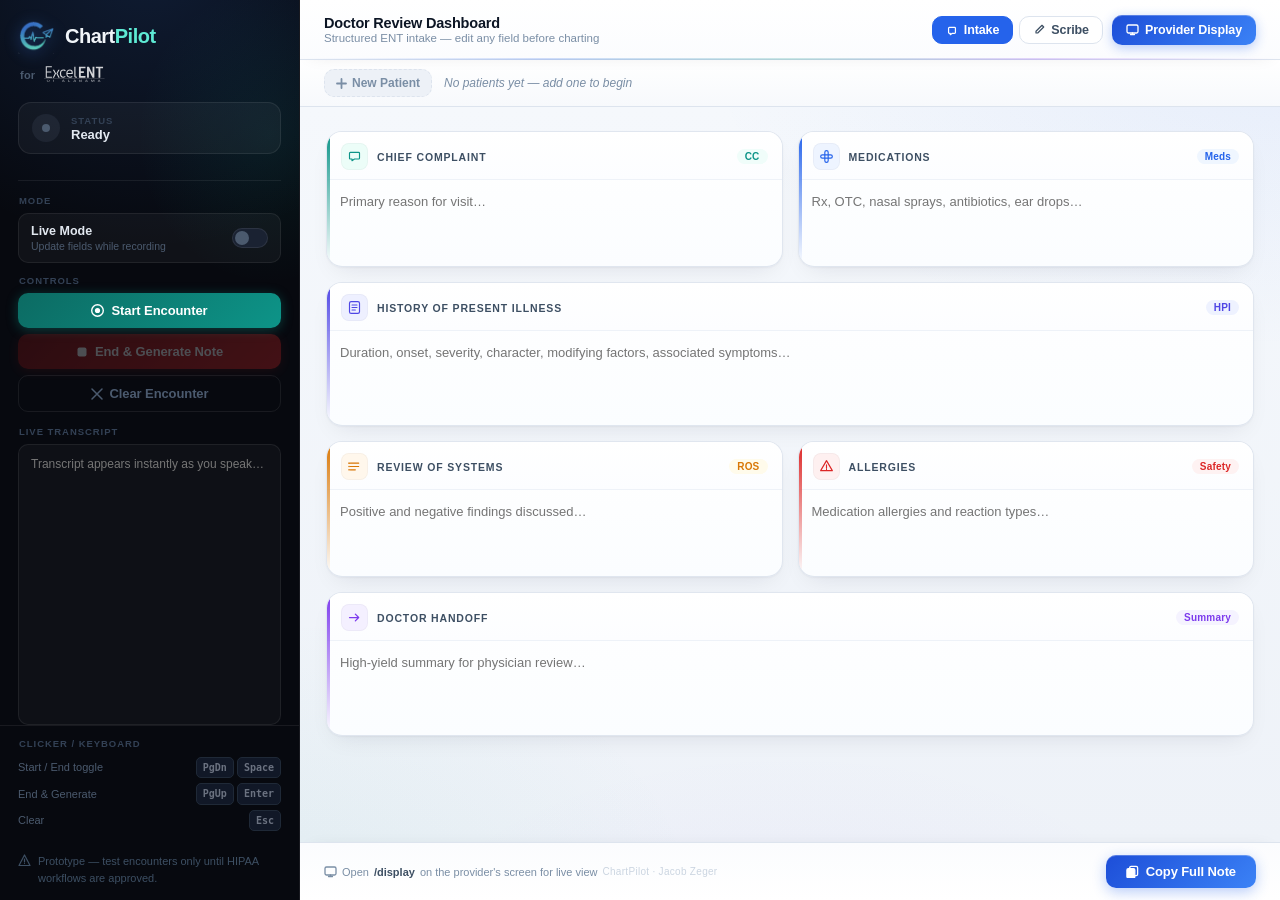
==== commit 7b576bec: "Add files via upload" ====
--- a/templates/index.html
+++ b/templates/index.html
@@ -2,803 +2,1547 @@
 <html lang="en">
 <head>
   <meta charset="UTF-8">
+  <title>ChartPilot — Intake</title>
   <meta name="viewport" content="width=device-width, initial-scale=1.0">
-  <title>ChartPilot — MA Station</title>
+  <meta name="author" content="Jacob Zeger">
+  <link rel="icon" type="image/png" href="/static/favicon.png">
+  <link rel="apple-touch-icon" href="/static/favicon.png">
+  <meta name="description" content="ChartPilot — AI-powered ENT intake and clinical scribe by Jacob Zeger">
   <style>
+    *, *::before, *::after { box-sizing: border-box; margin: 0; padding: 0; }
+
     :root {
-      --bg:       #0b0e1a;
-      --surface:  #111624;
-      --surface2: #181d2e;
-      --border:   rgba(255,255,255,0.07);
-      --text:     #e2e8f4;
-      --muted:    #566070;
-      --accent:   #3b82f6;
-      --teal:     #14b8a6;
-      --red:      #ef4444;
-      --amber:    #f59e0b;
-      --green:    #10b981;
-    }
-    * { box-sizing: border-box; margin: 0; padding: 0; }
+      --sb: #07090f;
+      --sb2: #0c101a;
+      --sb-border: rgba(255,255,255,0.07);
+      --sb-text: #e2e8f0;
+      --sb-muted: #4b5a6e;
+      --sb-subtle: rgba(255,255,255,0.04);
+      --sb-hover: rgba(255,255,255,0.055);
+
+      --bg: #edf1f7;
+      --surface: #ffffff;
+      --border: #dde4ee;
+      --text: #0c1524;
+      --text-2: #3d4f63;
+      --text-3: #7a8ea5;
+
+      --blue: #2563eb;    --blue-soft: #eff6ff;
+      --teal: #0d9488;    --teal-soft: #f0fdfa;
+      --indigo: #4f46e5;  --indigo-soft: #eef2ff;
+      --amber: #d97706;   --amber-soft: #fffbeb;
+      --red: #dc2626;     --red-soft: #fef2f2;
+      --purple: #7c3aed;  --purple-soft: #f5f3ff;
+      --green: #16a34a;   --green-soft: #f0fdf4;
+
+      --r: 10px; --rl: 14px;
+      --font: -apple-system, BlinkMacSystemFont, "Segoe UI", Roboto, "Helvetica Neue", Arial, sans-serif;
+      --trans: 0.2s cubic-bezier(0.4,0,0.2,1);
+    }
+
+    html, body { height: 100%; }
+
     body {
+      font-family: var(--font);
       background: var(--bg);
       color: var(--text);
-      font-family: "Inter", -apple-system, BlinkMacSystemFont, sans-serif;
-      font-size: 14px;
-      min-height: 100vh;
+      display: flex;
+      height: 100vh;
+      overflow: hidden;
       -webkit-font-smoothing: antialiased;
     }
 
-    /* ── Top bar ── */
-    .topbar {
-      height: 60px;
-      background: var(--surface);
-      border-bottom: 1px solid var(--border);
+    /* Accessibility: visible keyboard focus + reduced-motion support */
+    :focus-visible { outline: 2px solid #3b82f6; outline-offset: 2px; border-radius: 6px; }
+    .sb-btn:focus-visible, .btn-copy:focus-visible { outline-offset: 3px; }
+    @media (prefers-reduced-motion: reduce) {
+      *, *::before, *::after {
+        animation-duration: 0.01ms !important; animation-iteration-count: 1 !important;
+        transition-duration: 0.01ms !important; scroll-behavior: auto !important;
+      }
+    }
+
+    /* ════════════════ SIDEBAR ════════════════ */
+    .sidebar {
+      width: 300px;
+      flex-shrink: 0;
+      background: var(--sb);
+      border-right: 1px solid var(--sb-border);
       display: flex;
-      align-items: center;
-      justify-content: space-between;
-      padding: 0 24px;
-      position: sticky;
-      top: 0;
-      z-index: 100;
-    }
-    .brand {
+      flex-direction: column;
+      overflow: hidden;
+      position: relative;
+      transition: transform var(--trans);
+    }
+
+    /* Aurora glow layer — shifts color with recording state */
+    .sidebar::before {
+      content: '';
+      position: absolute;
+      inset: 0;
+      background:
+        radial-gradient(ellipse 160% 50% at 50% -5%,  rgba(59,130,246,0.16) 0%, transparent 65%),
+        radial-gradient(ellipse 80%  30% at 90% 15%,  rgba(20,184,166,0.09)  0%, transparent 55%);
+      pointer-events: none;
+      z-index: 0;
+      transition: opacity 0.6s, background 0.6s;
+    }
+    .sidebar.s-recording::before {
+      background:
+        radial-gradient(ellipse 160% 50% at 50% -5%,  rgba(239,68,68,0.22)  0%, transparent 65%),
+        radial-gradient(ellipse 80%  30% at 90% 15%,  rgba(239,100,68,0.1)  0%, transparent 55%);
+    }
+    .sidebar.s-processing::before {
+      background:
+        radial-gradient(ellipse 160% 50% at 50% -5%,  rgba(217,119,6,0.18)  0%, transparent 65%);
+    }
+    .sidebar.s-done::before {
+      background:
+        radial-gradient(ellipse 160% 50% at 50% -5%,  rgba(22,163,74,0.15)  0%, transparent 65%);
+    }
+
+    .sb-inner {
+      position: relative;
+      z-index: 1;
       display: flex;
-      align-items: center;
-      gap: 11px;
-    }
-    .brand-icon {
-      width: 34px; height: 34px;
-      background: linear-gradient(135deg, #3b82f6 0%, #8b5cf6 100%);
+      flex-direction: column;
+      height: 100%;
+      overflow: hidden;
+    }
+
+    .sb-top { padding: 18px 18px 0; flex-shrink: 0; }
+
+    /* Logo */
+    .logo { display: flex; align-items: center; gap: 10px; margin-bottom: 18px; }
+
+    .logo-gem {
+      width: 34px; height: 34px; flex-shrink: 0;
+      background: linear-gradient(135deg, #1d4ed8 0%, #3b82f6 50%, #06b6d4 100%);
       border-radius: 9px;
       display: flex; align-items: center; justify-content: center;
-      font-size: 17px;
-    }
-    .brand-name { font-size: 17px; font-weight: 800; letter-spacing: -0.4px; }
-    .brand-sub  { font-size: 11px; color: var(--muted); margin-top: 1px; }
-    .topbar-right { display: flex; align-items: center; gap: 12px; }
-
-    .status-pill {
-      display: flex; align-items: center; gap: 7px;
-      padding: 5px 13px;
-      border-radius: 999px;
-      font-size: 12px; font-weight: 700;
-      transition: background 0.3s, border-color 0.3s;
-      background: rgba(16,185,129,0.1);
-      border: 1px solid rgba(16,185,129,0.22);
-      color: #6ee7b7;
-    }
-    .status-pill.recording {
-      background: rgba(239,68,68,0.1);
-      border-color: rgba(239,68,68,0.25);
-      color: #fca5a5;
-    }
-    .status-pill.processing {
-      background: rgba(245,158,11,0.1);
-      border-color: rgba(245,158,11,0.25);
-      color: #fcd34d;
-    }
-    .s-dot {
-      width: 7px; height: 7px; border-radius: 50%;
-      background: currentColor;
-      flex-shrink: 0;
-    }
-    .s-dot.pulse { animation: sdot 1.3s ease-in-out infinite; }
-    @keyframes sdot { 0%,100%{opacity:1;transform:scale(1)} 50%{opacity:.4;transform:scale(.7)} }
-
-    .doctor-link-btn {
-      display: flex; align-items: center; gap: 6px;
-      padding: 6px 13px;
-      background: rgba(99,102,241,0.12);
-      border: 1px solid rgba(99,102,241,0.25);
-      border-radius: 8px;
-      color: #a5b4fc;
-      font-size: 12px; font-weight: 700;
-      text-decoration: none;
-      cursor: pointer;
-      transition: background 0.15s;
-    }
-    .doctor-link-btn:hover { background: rgba(99,102,241,0.22); }
-
-    /* ── Layout ── */
-    .layout {
-      display: grid;
-      grid-template-columns: 320px 1fr;
-      height: calc(100vh - 60px);
-    }
-
-    /* ── Sidebar ── */
-    .sidebar {
-      background: var(--surface);
-      border-right: 1px solid var(--border);
-      padding: 20px;
-      overflow-y: auto;
-      display: flex;
-      flex-direction: column;
-      gap: 18px;
-    }
-    .sec-label {
-      font-size: 10px; font-weight: 800;
-      letter-spacing: 0.1em; text-transform: uppercase;
-      color: var(--muted);
-      margin-bottom: 10px;
-    }
-    .card {
-      background: var(--surface2);
-      border: 1px solid var(--border);
-      border-radius: 14px;
-      padding: 16px;
-    }
-
-    /* Mic selector */
-    .mic-row { display: flex; align-items: center; gap: 9px; }
-    .mic-icon {
-      width: 34px; height: 34px;
-      background: rgba(59,130,246,0.1);
-      border: 1px solid rgba(59,130,246,0.18);
-      border-radius: 9px;
+      box-shadow: 0 4px 12px rgba(59,130,246,0.35), inset 0 1px 0 rgba(255,255,255,0.2);
+    }
+
+    .logo-name {
+      font-size: 15.5px; font-weight: 800; color: #f1f5f9;
+      letter-spacing: -0.3px; line-height: 1;
+    }
+    .logo-clinic {
+      font-size: 11px; font-weight: 500; color: var(--sb-muted);
+      margin-top: 3px; letter-spacing: 0.01em;
+    }
+    .logo-clinic em { color: #f87171; font-style: normal; font-weight: 700; }
+
+    /* Brand block: ChartPilot icon + wordmark (transparent, no white box) */
+    .brand { margin-bottom: 18px; }
+    .brand-row { display: flex; align-items: center; gap: 11px; }
+    .brand-icon { width: 36px; height: 36px; flex-shrink: 0; display: block; filter: drop-shadow(0 3px 8px rgba(59,130,246,0.45)); }
+    .brand-word { font-size: 20px; font-weight: 800; letter-spacing: -0.5px; color: #f1f5f9; line-height: 1; }
+    .brand-word span { color: #5eead4; }
+    .cp-clinic-line {
+      display: flex; align-items: center; gap: 7px; margin-top: 11px; padding-left: 2px;
+    }
+    .cp-clinic-line .excel-mark { height: 19px; width: auto; filter: brightness(0) invert(1); opacity: 0.82; }
+    .cp-clinic-line .excel-text { font-size: 11px; font-weight: 600; color: var(--sb-muted); letter-spacing: 0.02em; }
+
+    /* Status card */
+    .status-card {
+      background: rgba(255,255,255,0.04);
+      border: 1px solid rgba(255,255,255,0.08);
+      border-radius: 13px;
+      padding: 11px 13px;
+      display: flex; align-items: center; gap: 11px;
+      margin-bottom: 14px;
+      transition: border-color 0.4s, box-shadow 0.4s;
+    }
+    .status-card.s-recording {
+      border-color: rgba(239,68,68,0.35);
+      box-shadow: 0 0 28px rgba(239,68,68,0.14), inset 0 1px 0 rgba(255,255,255,0.04);
+    }
+    .status-card.s-processing {
+      border-color: rgba(217,119,6,0.35);
+      box-shadow: 0 0 28px rgba(217,119,6,0.14), inset 0 1px 0 rgba(255,255,255,0.04);
+    }
+    .status-card.s-done {
+      border-color: rgba(22,163,74,0.35);
+      box-shadow: 0 0 28px rgba(22,163,74,0.14), inset 0 1px 0 rgba(255,255,255,0.04);
+    }
+
+    /* Status orb */
+    .orb {
+      width: 28px; height: 28px; flex-shrink: 0; border-radius: 50%;
       display: flex; align-items: center; justify-content: center;
-      font-size: 15px; flex-shrink: 0;
-    }
-    select {
-      flex: 1;
-      background: #0b0e1a;
-      border: 1px solid var(--border);
-      border-radius: 8px;
-      color: var(--text);
-      padding: 7px 10px;
-      font-size: 12px;
-      outline: none;
-      -webkit-appearance: none;
-    }
-    select:focus { border-color: var(--accent); }
-
-    /* Timer */
-    .timer-display {
-      text-align: center;
-      font-size: 38px;
-      font-weight: 900;
-      letter-spacing: -2px;
-      font-variant-numeric: tabular-nums;
-      color: var(--muted);
-      transition: color 0.3s;
-      padding: 4px 0;
-    }
-    .timer-display.active { color: var(--text); }
-
-    /* Record button */
-    .record-btn {
-      width: 100%;
-      height: 66px;
-      border: none;
-      border-radius: 14px;
-      font-size: 16px; font-weight: 900;
-      cursor: pointer;
-      display: flex; align-items: center; justify-content: center;
-      gap: 9px;
-      transition: transform 0.12s, filter 0.12s, box-shadow 0.3s;
-      letter-spacing: -0.2px;
-    }
-    .record-btn.start {
-      background: linear-gradient(135deg, #059669, #10b981);
-      color: white;
-      box-shadow: 0 6px 20px rgba(16,185,129,0.25);
-    }
-    .record-btn.stop {
-      background: linear-gradient(135deg, #b91c1c, #ef4444);
-      color: white;
-      box-shadow: 0 6px 30px rgba(239,68,68,0.4);
-      animation: recordGlow 2s ease-in-out infinite;
-    }
-    @keyframes recordGlow {
-      0%,100%{ box-shadow: 0 6px 20px rgba(239,68,68,0.3); }
-      50%    { box-shadow: 0 6px 40px rgba(239,68,68,0.6); }
-    }
-    .record-btn:hover { transform: translateY(-2px); filter: brightness(1.07); }
-    .record-btn:active { transform: translateY(0); }
-
-    /* Secondary buttons */
-    .btn {
-      width: 100%;
-      padding: 10px;
-      border: none;
-      border-radius: 10px;
-      font-size: 13px; font-weight: 700;
-      cursor: pointer;
-      transition: transform 0.12s, filter 0.12s;
-    }
-    .btn:hover { transform: translateY(-1px); filter: brightness(1.06); }
-    .btn:active { transform: translateY(0); }
-    .btn-finalize {
-      background: linear-gradient(135deg, #1d4ed8, #3b82f6);
-      color: white;
-      display: none;
-    }
-    .btn-clear {
-      background: rgba(255,255,255,0.04);
-      border: 1px solid var(--border);
-      color: var(--muted);
-    }
-
-    /* Mode toggle */
-    .toggle-row { display: flex; align-items: center; justify-content: space-between; }
-    .toggle-info {}
-    .toggle-title { font-size: 13px; font-weight: 700; }
-    .toggle-sub { font-size: 11px; color: var(--muted); margin-top: 2px; }
-    .toggle-switch {
-      width: 42px; height: 23px;
-      background: #374151;
-      border-radius: 999px;
-      position: relative;
-      cursor: pointer;
-      transition: background 0.2s;
-      flex-shrink: 0;
-    }
-    .toggle-switch.on { background: var(--accent); }
-    .toggle-thumb {
-      width: 17px; height: 17px;
-      background: white;
-      border-radius: 50%;
-      position: absolute;
-      top: 3px; left: 3px;
-      transition: transform 0.2s;
-      box-shadow: 0 1px 3px rgba(0,0,0,0.3);
-    }
-    .toggle-switch.on .toggle-thumb { transform: translateX(19px); }
-
-    /* Clicker hint */
-    .clicker-hint {
-      background: rgba(59,130,246,0.05);
-      border: 1px solid rgba(59,130,246,0.14);
-      border-radius: 10px;
-      padding: 12px 14px;
-      font-size: 11px;
-      color: #93c5fd;
-      line-height: 1.7;
-    }
-    kbd {
-      display: inline-block;
-      background: rgba(255,255,255,0.07);
-      border: 1px solid rgba(255,255,255,0.1);
-      border-radius: 4px;
-      padding: 1px 6px;
-      font-family: monospace;
-      font-size: 10px;
-      color: var(--text);
-    }
-
-    .sidebar-footer {
-      margin-top: auto;
-      padding-top: 16px;
-      border-top: 1px solid var(--border);
-      display: flex;
-      flex-direction: column;
-      gap: 8px;
-    }
-    .doctor-open-btn {
-      display: block; text-align: center;
-      background: rgba(99,102,241,0.08);
-      border: 1px dashed rgba(99,102,241,0.28);
-      color: #a5b4fc;
-      padding: 11px;
-      border-radius: 10px;
-      font-size: 12px; font-weight: 700;
-      text-decoration: none;
-      transition: background 0.15s;
-    }
-    .doctor-open-btn:hover { background: rgba(99,102,241,0.18); }
-    .disclaimer {
-      font-size: 10px; color: var(--muted);
-      line-height: 1.5;
-    }
-
-    /* ── Main content ── */
-    .main {
-      padding: 22px;
-      overflow-y: auto;
-      display: flex;
-      flex-direction: column;
-      gap: 20px;
-    }
-
-    /* Transcript */
-    .transcript-wrap { position: relative; }
-    textarea {
-      width: 100%;
-      background: var(--surface2);
-      border: 1px solid var(--border);
-      border-radius: 14px;
-      color: var(--text);
-      padding: 15px;
-      font-size: 13px;
-      line-height: 1.65;
-      resize: none;
-      outline: none;
-      min-height: 180px;
-      font-family: inherit;
-    }
-    textarea:focus { border-color: var(--accent); }
-    .word-count {
-      position: absolute;
-      bottom: 12px; right: 14px;
-      font-size: 11px; color: var(--muted);
-    }
-
-    /* Note preview */
-    .note-grid {
-      display: grid;
-      grid-template-columns: 1fr 1fr;
-      gap: 14px;
-    }
-    .note-card {
-      background: var(--surface2);
-      border: 1px solid var(--border);
-      border-radius: 14px;
-      padding: 15px;
-      transition: border-color 0.35s;
-      position: relative;
-      overflow: hidden;
-    }
-    .note-card.full { grid-column: span 2; }
-    .note-card.has-content { border-color: rgba(59,130,246,0.28); }
-    .note-card::after {
+      position: relative; transition: background 0.4s;
+      background: rgba(100,116,139,0.15);
+    }
+    .orb.s-recording  { background: rgba(239,68,68,0.15); }
+    .orb.s-processing { background: rgba(217,119,6,0.15); }
+    .orb.s-done       { background: rgba(22,163,74,0.15);  }
+
+    .orb-core {
+      width: 8px; height: 8px; border-radius: 50%;
+      background: #4b5a6e; transition: background 0.4s, box-shadow 0.4s;
+    }
+    .orb.s-recording  .orb-core { background: #ef4444; box-shadow: 0 0 8px rgba(239,68,68,0.7); animation: orb-pulse 1.4s infinite; }
+    .orb.s-processing .orb-core { background: #f59e0b; }
+    .orb.s-done       .orb-core { background: #22c55e; box-shadow: 0 0 8px rgba(34,197,94,0.7); }
+
+    @keyframes orb-pulse {
+      0%   { box-shadow: 0 0 0 0 rgba(239,68,68,0.6); }
+      70%  { box-shadow: 0 0 0 8px rgba(239,68,68,0); }
+      100% { box-shadow: 0 0 0 0 rgba(239,68,68,0); }
+    }
+
+    /* Processing spinner ring */
+    .orb.s-processing::after {
       content: '';
       position: absolute;
-      top: 0; left: 0; right: 0;
-      height: 2px;
-      background: linear-gradient(90deg, #3b82f6, #8b5cf6);
-      transform: scaleX(0);
-      transform-origin: left;
-      transition: transform 0.4s ease;
-    }
-    .note-card.flash::after { transform: scaleX(1); }
-    .nf-label {
-      font-size: 10px; font-weight: 800;
-      text-transform: uppercase; letter-spacing: 0.09em;
-      color: var(--muted);
-      display: flex; justify-content: space-between; align-items: center;
-      margin-bottom: 9px;
-    }
-    .nf-badge {
-      background: rgba(59,130,246,0.1);
-      border: 1px solid rgba(59,130,246,0.2);
-      color: #93c5fd;
-      padding: 2px 7px; border-radius: 999px;
-      font-size: 9px; letter-spacing: 0.03em;
-      text-transform: none;
-    }
-    .nf-content {
-      font-size: 13px; line-height: 1.6;
-      color: var(--text);
-      min-height: 36px;
-      white-space: pre-wrap;
-    }
-    .nf-empty { color: var(--muted); font-style: italic; font-size: 12px; }
-
-    @media (max-width: 860px) {
-      .layout { grid-template-columns: 1fr; height: auto; }
+      inset: 3px;
+      border-radius: 50%;
+      border: 1.5px solid transparent;
+      border-top-color: #f59e0b;
+      animation: spin 0.8s linear infinite;
+    }
+    @keyframes spin { to { transform: rotate(360deg); } }
+
+    .status-info { flex: 1; min-width: 0; }
+    .status-lbl { font-size: 9.5px; font-weight: 700; letter-spacing: 0.1em; text-transform: uppercase; color: #334155; }
+    .status-val {
+      font-size: 13px; font-weight: 600; color: var(--sb-text);
+      margin-top: 1px; transition: color 0.3s;
+    }
+    .status-val.s-recording  { color: #fca5a5; }
+    .status-val.s-processing { color: #fcd34d; }
+    .status-val.s-done       { color: #86efac; }
+
+    .timer {
+      font-family: 'SF Mono','Fira Code',monospace;
+      font-size: 13px; font-weight: 700; color: #fca5a5;
+      opacity: 0; transition: opacity 0.3s; white-space: nowrap;
+    }
+    .timer.on { opacity: 1; }
+
+    /* ── WAVEFORM ── */
+    .wave-wrap {
+      margin: 0 18px 10px;
+      height: 0; overflow: hidden;
+      opacity: 0; transition: height 0.35s var(--trans), opacity 0.35s;
+    }
+    .wave-wrap.on { height: 50px; opacity: 1; }
+
+    #waveCanvas {
+      width: 100%; height: 50px; display: block; border-radius: 8px;
+      background: rgba(255,255,255,0.03);
+    }
+
+    /* Divider */
+    .sb-divider { height: 1px; background: var(--sb-border); margin: 2px 0 14px; }
+
+    /* Micro-labels */
+    .sb-label {
+      font-size: 9.5px; font-weight: 700; letter-spacing: 0.1em;
+      text-transform: uppercase; color: #334155; margin-bottom: 7px; padding: 0 1px;
+    }
+
+    /* Live mode toggle */
+    .tog-card {
+      background: var(--sb-subtle); border: 1px solid var(--sb-border); border-radius: var(--r);
+      padding: 10px 12px; display: flex; align-items: center; justify-content: space-between;
+      cursor: pointer; margin-bottom: 10px; transition: background var(--trans); user-select: none;
+    }
+    .tog-card:hover { background: var(--sb-hover); }
+    .tog-name  { font-size: 12.5px; font-weight: 600; color: var(--sb-text); }
+    .tog-desc  { font-size: 10.5px; color: var(--sb-muted); margin-top: 2px; }
+
+    .tog-pill {
+      width: 36px; height: 20px; background: #1a2232; border-radius: 999px;
+      position: relative; border: 1px solid rgba(255,255,255,0.08); transition: background 0.2s; flex-shrink: 0;
+    }
+    .tog-pill.on { background: var(--blue); border-color: var(--blue); }
+    .tog-pill::after {
+      content: ''; position: absolute; top: 2px; left: 2px;
+      width: 14px; height: 14px; border-radius: 50%; background: #4b5a6e;
+      transition: transform 0.2s, background 0.2s;
+    }
+    .tog-pill.on::after { transform: translateX(16px); background: #fff; }
+
+    /* Buttons */
+    .sb-btn {
+      display: flex; align-items: center; justify-content: center; gap: 7px;
+      width: 100%; padding: 10px 13px; border: none; border-radius: var(--r);
+      font-family: var(--font); font-size: 13px; font-weight: 700;
+      cursor: pointer; transition: all 0.15s; letter-spacing: -0.1px;
+    }
+    .sb-btn + .sb-btn { margin-top: 6px; }
+    .sb-btn:disabled { opacity: 0.28; cursor: not-allowed; transform: none !important; }
+    .sb-btn:active:not(:disabled) { transform: scale(0.975); }
+
+    .sb-btn-start {
+      background: linear-gradient(135deg,#0c6b63,#0d9488);
+      color: #fff; box-shadow: 0 2px 12px rgba(13,148,136,0.38);
+    }
+    .sb-btn-start:hover:not(:disabled) { filter: brightness(1.08); box-shadow: 0 4px 18px rgba(13,148,136,0.45); }
+
+    .sb-btn-stop {
+      background: linear-gradient(135deg,#8b1515,#dc2626);
+      color: #fff; box-shadow: 0 2px 12px rgba(220,38,38,0.32);
+    }
+    .sb-btn-stop:hover:not(:disabled) { filter: brightness(1.08); box-shadow: 0 4px 18px rgba(220,38,38,0.4); }
+
+    .sb-btn-clear {
+      background: transparent; color: var(--sb-muted);
+      border: 1px solid var(--sb-border);
+    }
+    .sb-btn-clear:hover:not(:disabled) { background: var(--sb-hover); color: #94a3b8; }
+
+    /* Transcript */
+    .tx-section {
+      flex: 1; display: flex; flex-direction: column; padding: 0 18px;
+      min-height: 0; margin-top: 14px;
+    }
+    .tx-wrap { flex: 1; position: relative; display: flex; flex-direction: column; min-height: 0; }
+
+    #transcript {
+      flex: 1; background: rgba(255,255,255,0.03); border: 1px solid var(--sb-border);
+      border-radius: var(--r); padding: 10px 12px 28px;
+      font-family: var(--font); font-size: 12px; line-height: 1.65;
+      color: #94a3b8; resize: none; outline: none; min-height: 0;
+      transition: border-color 0.15s, background 0.15s;
+    }
+    #transcript:focus { border-color: rgba(59,130,246,0.35); background: rgba(255,255,255,0.04); color: #cbd5e1; }
+
+    /* Live / corrected indicator inside transcript */
+    .tx-badge {
+      position: absolute; bottom: 8px; left: 10px;
+      font-size: 9.5px; font-weight: 700; letter-spacing: 0.07em; text-transform: uppercase;
+      opacity: 0; transition: opacity 0.3s, color 0.3s;
+      display: flex; align-items: center; gap: 4px;
+      pointer-events: none;
+    }
+    .tx-badge.on { opacity: 1; }
+    .tx-badge .tx-dot { width: 5px; height: 5px; border-radius: 50%; background: currentColor; }
+    .tx-badge.live      { color: #f87171; }
+    .tx-badge.corrected { color: #34d399; }
+
+    /* Shortcuts */
+    .sc-section { padding: 12px 18px; border-top: 1px solid var(--sb-border); flex-shrink: 0; }
+    .sc-row { display: flex; align-items: center; justify-content: space-between; font-size: 11px; color: var(--sb-muted); }
+    .sc-row + .sc-row { margin-top: 5px; }
+    .key-group { display: flex; gap: 3px; }
+    .kbd {
+      background: #111827; border: 1px solid #1f2937; border-radius: 5px;
+      padding: 1px 6px; font-size: 10px; font-family: 'SF Mono','Fira Code',monospace;
+      font-weight: 600; color: #6b7280; line-height: 1.75;
+    }
+
+    /* Proto warning */
+    .proto {
+      padding: 10px 18px 14px; font-size: 11px; color: #3d4f63; line-height: 1.5;
+      flex-shrink: 0; display: flex; gap: 7px; align-items: flex-start;
+    }
+    .proto svg { flex-shrink: 0; margin-top: 1px; }
+
+    /* ════════════════ MAIN ════════════════ */
+    .main {
+      flex: 1; display: flex; flex-direction: column; min-width: 0;
+      overflow: hidden; position: relative;
+    }
+
+    /* Animated scan line when recording */
+    .main::after {
+      content: '';
+      position: absolute; top: 57px; left: 0; right: 0; height: 2px;
+      background: linear-gradient(90deg, transparent 0%, #3b82f6 30%, #14b8a6 50%, #3b82f6 70%, transparent 100%);
+      background-size: 200% 100%;
+      opacity: 0; pointer-events: none; z-index: 10;
+      transition: opacity 0.4s;
+    }
+    .main.m-recording::after {
+      opacity: 1;
+      animation: scan 2.2s linear infinite;
+    }
+    @keyframes scan { 0% { background-position: 100% 0; } 100% { background-position: -100% 0; } }
+
+    /* Header */
+    .m-header {
+      background: linear-gradient(180deg, #ffffff 0%, #fbfcfe 100%);
+      border-bottom: 1px solid var(--border);
+      padding: 0 24px; height: 60px;
+      display: flex; align-items: center; justify-content: space-between; flex-shrink: 0;
+      position: relative; z-index: 5;
+      box-shadow: 0 4px 18px -10px rgba(15,23,42,0.12);
+    }
+    /* thin gradient accent line beneath the header */
+    .m-header::after {
+      content: ''; position: absolute; left: 0; right: 0; bottom: -1px; height: 2px;
+      background: linear-gradient(90deg, transparent, rgba(37,99,235,0.35) 25%, rgba(13,148,136,0.35) 50%, rgba(124,58,237,0.35) 75%, transparent);
+      opacity: 0.6;
+    }
+
+    .m-title { font-size: 14.5px; font-weight: 800; color: var(--text); letter-spacing: -0.2px; }
+    .m-sub   { font-size: 11.5px; color: var(--text-3); margin-top: 1.5px; }
+
+    .m-actions { display: flex; align-items: center; gap: 9px; }
+
+    .menu-btn {
+      display: none; width: 32px; height: 32px; background: none; border: none;
+      cursor: pointer; color: var(--text-3); border-radius: 8px; align-items: center; justify-content: center;
+      transition: background var(--trans);
+    }
+    .menu-btn:hover { background: var(--bg); }
+
+    .live-pill {
+      display: none; align-items: center; gap: 6px; padding: 5px 11px;
+      background: #fef2f2; border: 1px solid #fecaca; border-radius: 999px;
+      font-size: 11.5px; font-weight: 800; color: #b91c1c; letter-spacing: 0.04em;
+    }
+    .live-pill.on { display: flex; }
+    .live-dot { width: 6px; height: 6px; border-radius: 50%; background: #ef4444; animation: orb-pulse 1.2s infinite; }
+
+    .display-btn {
+      display: flex; align-items: center; gap: 6px; padding: 8px 14px;
+      background: linear-gradient(135deg, #1d4ed8, #3b82f6); color: white; border-radius: var(--r);
+      font-size: 12.5px; font-weight: 700; text-decoration: none;
+      transition: transform var(--trans), box-shadow var(--trans), filter var(--trans);
+      letter-spacing: -0.1px; white-space: nowrap;
+      box-shadow: 0 3px 12px rgba(37,99,235,0.32), inset 0 1px 0 rgba(255,255,255,0.25);
+    }
+    .display-btn:hover { filter: brightness(1.06); transform: translateY(-1px); box-shadow: 0 6px 18px rgba(37,99,235,0.4), inset 0 1px 0 rgba(255,255,255,0.25); }
+
+    /* Note area */
+    .note-area {
+      flex: 1; overflow-y: auto; padding: 24px 26px 28px;
+      background:
+        radial-gradient(1000px 520px at 100% -8%, rgba(37,99,235,0.07), transparent 58%),
+        radial-gradient(820px 520px at -5% 108%, rgba(13,148,136,0.06), transparent 55%),
+        radial-gradient(700px 400px at 50% 120%, rgba(124,58,237,0.045), transparent 60%),
+        linear-gradient(180deg, #f5f8fc 0%, #eef2f8 100%);
+    }
+    .note-area::-webkit-scrollbar { width: 6px; }
+    .note-area::-webkit-scrollbar-thumb { background: linear-gradient(180deg,#cdd8e6,#bcc9da); border-radius: 4px; }
+    .note-area::-webkit-scrollbar-thumb:hover { background: #aebccf; }
+
+
+    /* ── PATIENT QUEUE BAR ── */
+    .queue-bar {
+      background: linear-gradient(180deg, #ffffff 0%, #f7f9fc 100%);
+      border-bottom: 1px solid var(--border);
+      padding: 9px 24px; flex-shrink: 0;
+      display: flex; align-items: center; gap: 8px; overflow: hidden;
+    }
+    .add-pt-btn {
+      display: flex; align-items: center; gap: 5px; padding: 6px 11px;
+      background: var(--bg); border: 1.5px dashed var(--border); border-radius: var(--r);
+      font-family: var(--font); font-size: 12px; font-weight: 700; color: var(--text-3);
+      cursor: pointer; white-space: nowrap; flex-shrink: 0; transition: all var(--trans);
+    }
+    .add-pt-btn:hover { border-color: var(--blue); color: var(--blue); background: var(--blue-soft); }
+    .queue-scroll {
+      display: flex; gap: 6px; overflow-x: auto; flex: 1; align-items: center;
+      scrollbar-width: none;
+    }
+    .queue-scroll::-webkit-scrollbar { display: none; }
+    .queue-empty { font-size: 12px; color: var(--text-3); font-style: italic; white-space: nowrap; padding: 2px 4px; }
+
+    .pt-card {
+      display: flex; flex-direction: column; gap: 2px; padding: 7px 28px 7px 10px;
+      background: var(--bg); border: 1.5px solid var(--border); border-radius: var(--r);
+      cursor: pointer; white-space: nowrap; flex-shrink: 0;
+      transition: all var(--trans); position: relative; min-width: 110px;
+    }
+    .pt-card:hover { border-color: #93c5fd; background: var(--blue-soft); }
+    .pt-card.active { border-color: var(--blue); background: var(--blue-soft); box-shadow: 0 0 0 3px rgba(37,99,235,0.1); }
+
+    .pt-mrn  { font-size: 12px; font-weight: 800; color: var(--text); }
+    .pt-sub  { font-size: 11px; color: var(--text-3); }
+    .pt-st   { font-size: 10px; font-weight: 700; padding: 1px 6px; border-radius: 999px; align-self: flex-start; margin-top: 2px; }
+
+    .ps-waiting   { background: #f1f5f9; color: var(--text-3); }
+    .ps-intake    { background: var(--blue-soft); color: var(--blue); }
+    .ps-ready     { background: var(--amber-soft); color: var(--amber); }
+    .ps-in_visit  { background: var(--green-soft); color: var(--green); }
+    .ps-complete  { background: #f1f5f9; color: var(--text-3); opacity: 0.6; }
+
+    .pt-x {
+      position: absolute; top: 5px; right: 6px;
+      background: none; border: none; cursor: pointer; font-size: 14px; line-height: 1;
+      color: var(--text-3); padding: 0; opacity: 0; transition: opacity var(--trans);
+    }
+    .pt-card:hover .pt-x { opacity: 1; }
+    .pt-x:hover { color: var(--red); }
+
+    /* ── ADD PATIENT MODAL ── */
+    .modal-overlay {
+      position: fixed; inset: 0; background: rgba(12,21,36,0.55);
+      backdrop-filter: blur(5px); z-index: 999;
+      display: flex; align-items: center; justify-content: center;
+      opacity: 0; pointer-events: none; transition: opacity 0.2s;
+    }
+    .modal-overlay.on { opacity: 1; pointer-events: all; }
+    .modal {
+      background: var(--surface); border-radius: 18px; padding: 24px;
+      width: 380px; max-width: 92vw;
+      box-shadow: 0 24px 60px rgba(12,21,36,0.2), 0 4px 16px rgba(12,21,36,0.08);
+      transform: scale(0.95) translateY(10px);
+      transition: transform 0.22s cubic-bezier(0.34,1.56,0.64,1);
+    }
+    .modal-overlay.on .modal { transform: scale(1) translateY(0); }
+    .modal-title { font-size: 16px; font-weight: 800; color: var(--text); margin-bottom: 2px; }
+    .modal-sub   { font-size: 12px; color: var(--text-3); line-height: 1.5; margin-bottom: 14px; }
+    .hipaa-badge {
+      background: var(--green-soft); border: 1px solid #bbf7d0; border-radius: var(--r);
+      padding: 9px 12px; font-size: 11.5px; color: #15803d; line-height: 1.5;
+      margin-bottom: 16px; display: flex; gap: 7px; align-items: flex-start;
+    }
+    .hipaa-badge svg { flex-shrink: 0; margin-top: 1px; }
+    .m-field + .m-field { margin-top: 11px; }
+    .m-label {
+      display: block; font-size: 10.5px; font-weight: 700;
+      letter-spacing: 0.07em; text-transform: uppercase; color: var(--text-2); margin-bottom: 5px;
+    }
+    .m-label em { color: var(--red); font-style: normal; }
+    .m-input {
+      width: 100%; padding: 9px 12px; border: 1.5px solid var(--border); border-radius: var(--r);
+      font-family: var(--font); font-size: 13.5px; color: var(--text); background: var(--bg);
+      outline: none; transition: border-color 0.15s, box-shadow 0.15s;
+    }
+    .m-input:focus { border-color: var(--blue); background: white; box-shadow: 0 0 0 3px rgba(37,99,235,0.1); }
+    .modal-actions { display: flex; gap: 8px; justify-content: flex-end; margin-top: 18px; }
+    .m-btn { padding: 8px 18px; border-radius: var(--r); font-family: var(--font); font-size: 13px; font-weight: 700; cursor: pointer; border: none; transition: all 0.15s; }
+    .m-btn-cancel { background: var(--bg); color: var(--text-2); border: 1.5px solid var(--border); }
+    .m-btn-cancel:hover { background: var(--border); }
+    .m-btn-add    { background: var(--blue); color: white; box-shadow: 0 2px 8px rgba(37,99,235,0.28); }
+    .m-btn-add:hover { filter: brightness(1.08); }
+
+    .note-grid { display: grid; grid-template-columns: 1fr 1fr; gap: 15px; }
+
+    /* Note cards */
+    .note-card {
+      --ac: #0d9488; --ac-soft: #f0fdfa;
+      position: relative;
+      background: linear-gradient(180deg, #ffffff 0%, #fbfdff 100%);
+      border: 1px solid rgba(221,228,238,0.9);
+      border-radius: 16px;
+      overflow: hidden;
+      box-shadow:
+        0 1px 2px rgba(15,23,42,0.04),
+        0 10px 24px -10px rgba(15,23,42,0.10),
+        inset 0 1px 0 rgba(255,255,255,0.7);
+      transition: transform var(--trans), box-shadow var(--trans), border-color var(--trans);
+    }
+    .note-card::before {
+      content: ''; position: absolute; left: 0; top: 0; bottom: 0; width: 3px;
+      background: linear-gradient(180deg, var(--ac), rgba(255,255,255,0.4));
+      z-index: 2;
+    }
+    .note-card:hover {
+      transform: translateY(-3px);
+      box-shadow:
+        0 2px 6px rgba(15,23,42,0.06),
+        0 24px 44px -14px rgba(15,23,42,0.20),
+        inset 0 1px 0 rgba(255,255,255,0.85);
+    }
+    .note-card:focus-within {
+      border-color: #93c5fd;
+      box-shadow: 0 0 0 3px rgba(59,130,246,0.13), 0 16px 34px -12px rgba(37,99,235,0.22);
+    }
+    .note-card.full { grid-column: span 2; }
+
+    .note-card[data-ac="teal"]   { --ac: #0d9488; --ac-soft: #ecfdf8; }
+    .note-card[data-ac="blue"]   { --ac: #2563eb; --ac-soft: #eef4ff; }
+    .note-card[data-ac="indigo"] { --ac: #4f46e5; --ac-soft: #eef0ff; }
+    .note-card[data-ac="amber"]  { --ac: #d97706; --ac-soft: #fff7ec; }
+    .note-card[data-ac="red"]    { --ac: #dc2626; --ac-soft: #fef0f0; }
+    .note-card[data-ac="purple"] { --ac: #7c3aed; --ac-soft: #f4f0ff; }
+
+    .note-card.flash { animation: card-flash 0.9s ease-out; }
+    @keyframes card-flash {
+      0%   { box-shadow: 0 0 0 4px rgba(59,130,246,0.28), 0 0 30px rgba(59,130,246,0.22), 0 10px 24px -10px rgba(15,23,42,0.10); }
+      100% { box-shadow: 0 1px 2px rgba(15,23,42,0.04), 0 10px 24px -10px rgba(15,23,42,0.10), inset 0 1px 0 rgba(255,255,255,0.7); }
+    }
+
+    .card-head {
+      display: flex; align-items: center; justify-content: space-between;
+      padding: 11px 14px 9px; border-bottom: 1px solid #eef2f8;
+      background: linear-gradient(180deg, #ffffff 0%, #fcfdff 100%);
+    }
+    .card-head-l { display: flex; align-items: center; gap: 9px; }
+    .card-icon {
+      width: 27px; height: 27px; padding: 6px; box-sizing: border-box; flex-shrink: 0;
+      color: var(--ac); background: var(--ac-soft); border-radius: 8px;
+      box-shadow: inset 0 0 0 1px rgba(15,23,42,0.03);
+    }
+    .card-title {
+      font-size: 10.5px; font-weight: 800; letter-spacing: 0.08em;
+      text-transform: uppercase; color: var(--text-2);
+    }
+    .card-badge {
+      font-size: 10px; font-weight: 800; padding: 2px 8px;
+      border-radius: 999px; letter-spacing: 0.02em;
+    }
+    .cb-teal   { background: var(--teal-soft);   color: var(--teal); }
+    .cb-blue   { background: var(--blue-soft);   color: var(--blue); }
+    .cb-indigo { background: var(--indigo-soft); color: var(--indigo); }
+    .cb-amber  { background: var(--amber-soft);  color: var(--amber); }
+    .cb-red    { background: var(--red-soft);    color: var(--red); }
+    .cb-purple { background: var(--purple-soft); color: var(--purple); }
+    .cb-gray   { background: #f1f5f9; color: var(--text-3); border: 1px solid var(--border); }
+
+    .note-card textarea {
+      display: block; width: 100%; border: none; outline: none; background: transparent;
+      padding: 11px 13px; font-family: var(--font); font-size: 13px; line-height: 1.65;
+      color: var(--text); resize: none; min-height: 86px;
+    }
+    .note-card.full textarea { min-height: 94px; }
+
+    /* ── SKELETON LOADING ── */
+    .note-card.loading textarea { display: none; }
+    .skeleton { padding: 13px 14px 16px; display: flex; flex-direction: column; gap: 10px; }
+    .sk-line {
+      height: 11px; border-radius: 6px;
+      background: linear-gradient(90deg, #eef2f8 25%, #e0e8f2 37%, #eef2f8 63%);
+      background-size: 400% 100%;
+      animation: sk-shimmer 1.25s ease infinite;
+    }
+    .sk-line:nth-child(1) { width: 92%; }
+    .sk-line:nth-child(2) { width: 78%; }
+    .sk-line:nth-child(3) { width: 60%; }
+    @keyframes sk-shimmer { 0% { background-position: 100% 0; } 100% { background-position: -100% 0; } }
+    @media (prefers-reduced-motion: reduce) { .sk-line { animation: none; } }
+
+    /* Footer */
+    .m-footer {
+      background: linear-gradient(180deg, #fbfcfe 0%, #ffffff 100%);
+      border-top: 1px solid var(--border);
+      padding: 12px 24px; display: flex; align-items: center; justify-content: space-between; flex-shrink: 0;
+      box-shadow: 0 -4px 18px -12px rgba(15,23,42,0.12);
+    }
+    .footer-hint { font-size: 11px; color: var(--text-3); display: flex; align-items: center; gap: 5px; }
+    .footer-hint strong { color: var(--text-2); }
+
+    .copy-btn {
+      display: flex; align-items: center; gap: 7px; padding: 9px 20px;
+      background: linear-gradient(135deg, #1d4ed8, #3b82f6); color: white; border: none; border-radius: var(--r);
+      font-family: var(--font); font-size: 13px; font-weight: 700; cursor: pointer;
+      transition: transform var(--trans), box-shadow var(--trans), filter var(--trans), background var(--trans);
+      letter-spacing: -0.1px;
+      box-shadow: 0 4px 14px rgba(37,99,235,0.32), inset 0 1px 0 rgba(255,255,255,0.25);
+    }
+    .copy-btn:hover { filter: brightness(1.06); transform: translateY(-1px); box-shadow: 0 7px 20px rgba(37,99,235,0.42), inset 0 1px 0 rgba(255,255,255,0.25); }
+    .copy-btn:active { transform: translateY(0); }
+    .copy-btn.copied { background: linear-gradient(135deg, #15803d, #22c55e); box-shadow: 0 4px 14px rgba(22,163,74,0.35), inset 0 1px 0 rgba(255,255,255,0.25); }
+
+    /* ── TOAST ── */
+    .toasts {
+      position: fixed; bottom: 20px; left: 50%; transform: translateX(-50%);
+      z-index: 9999; display: flex; flex-direction: column; align-items: center; gap: 7px; pointer-events: none;
+    }
+    .toast {
+      background: #0c1524; color: #f1f5f9; padding: 8px 18px; border-radius: 999px;
+      font-size: 13px; font-weight: 600; box-shadow: 0 8px 30px rgba(12,21,36,0.3);
+      opacity: 0; transform: translateY(10px) scale(0.95);
+      transition: all 0.22s cubic-bezier(0.34,1.56,0.64,1);
+    }
+    .toast.on { opacity: 1; transform: none; }
+    .toast.ok  { background: #15803d; }
+    .toast.err { background: #b91c1c; }
+
+    /* ── MOBILE ── */
+    .backdrop {
+      display: none; position: fixed; inset: 0; background: rgba(0,0,0,0.6);
+      backdrop-filter: blur(3px); z-index: 149;
+    }
+    .backdrop.on { display: block; }
+
+    @media (max-width: 780px) {
+      body { overflow: auto; height: auto; flex-direction: column; }
+
+      .sidebar {
+        position: fixed; top: 0; left: 0; bottom: 0; z-index: 150;
+        width: min(290px, 85vw); transform: translateX(-100%);
+        box-shadow: none;
+      }
+      .sidebar.open { transform: translateX(0); box-shadow: 0 0 50px rgba(0,0,0,0.5); }
+
+      .menu-btn { display: flex !important; }
+      .main { flex: 1; }
+      body.locked { overflow: hidden; }
+
+      .m-header { padding: 0 14px; }
+      .m-sub { display: none; }
+      .display-btn span { display: none; }
+      .display-btn { padding: 7px 10px; }
+
+      .note-area { padding: 14px; }
       .note-grid { grid-template-columns: 1fr; }
       .note-card.full { grid-column: span 1; }
+      .m-footer { padding: 10px 14px; }
+      .footer-hint { display: none; }
     }
   </style>
 </head>
 <body>
 
-<div class="topbar">
-  <div class="brand">
-    <div class="brand-icon">🎙</div>
-    <div>
-      <div class="brand-name">ChartPilot</div>
-      <div class="brand-sub">MA Intake Station — excelENT</div>
-    </div>
+<div class="backdrop" id="backdrop" onclick="closeSb()"></div>
+
+<!-- ══════════ SIDEBAR ══════════ -->
+<aside class="sidebar" id="sidebar">
+<div class="sb-inner">
+  <div class="sb-top">
+
+    <!-- Brand: ChartPilot icon + wordmark, coexisting with ExcelENT -->
+    <div class="brand">
+      <div class="brand-row">
+        <img src="/static/favicon.png" class="brand-icon" alt="ChartPilot">
+        <div class="brand-word">Chart<span>Pilot</span></div>
+      </div>
+      <div class="cp-clinic-line">
+        <span class="excel-text">for</span>
+        <img src="/static/logo.svg" class="excel-mark" alt="ExcelENT Clinic" onerror="this.parentNode.innerHTML='<span class=&quot;excel-text&quot;>for ExcelENT Clinic</span>'">
+      </div>
+    </div>
+
+    <!-- Status card -->
+    <div class="status-card" id="statusCard">
+      <div class="orb" id="orb"><div class="orb-core"></div></div>
+      <div class="status-info">
+        <div class="status-lbl">Status</div>
+        <div class="status-val" id="statusVal">Ready</div>
+      </div>
+      <div class="timer" id="timer">0:00</div>
+    </div>
+
+  </div><!-- /sb-top -->
+
+  <!-- Waveform -->
+  <div class="wave-wrap" id="waveWrap">
+    <canvas id="waveCanvas" height="50"></canvas>
   </div>
-  <div class="topbar-right">
-    <a class="doctor-link-btn" href="/doctor" target="_blank">🖥 Doctor View</a>
-    <div class="status-pill" id="statusPill">
-      <span class="s-dot" id="sDot"></span>
-      <span id="statusText">Ready</span>
-    </div>
+
+  <div style="padding:0 18px; flex-shrink:0;">
+    <div class="sb-divider"></div>
+
+    <!-- Live mode -->
+    <div class="sb-label">Mode</div>
+    <div class="tog-card" id="togCard" onclick="toggleLive()">
+      <div>
+        <div class="tog-name">Live Mode</div>
+        <div class="tog-desc">Update fields while recording</div>
+      </div>
+      <div class="tog-pill" id="togPill"></div>
+    </div>
+
+    <!-- Controls -->
+
+    <div class="sb-label" style="margin-top:12px;">Controls</div>
+    <button class="sb-btn sb-btn-start" id="btnStart" onclick="startEncounter()">
+      <svg width="13" height="13" viewBox="0 0 14 14" fill="none"><circle cx="7" cy="7" r="6.25" stroke="white" stroke-width="1.5"/><circle cx="7" cy="7" r="2.8" fill="white"/></svg>
+      Start Encounter
+    </button>
+    <button class="sb-btn sb-btn-stop" id="btnStop" onclick="endEncounter()" disabled>
+      <svg width="12" height="12" viewBox="0 0 12 12" fill="none"><rect x="1.5" y="1.5" width="9" height="9" rx="2" fill="white"/></svg>
+      End &amp; Generate Note
+    </button>
+    <button class="sb-btn sb-btn-clear" id="btnClear" onclick="clearAll()">
+      <svg width="12" height="12" viewBox="0 0 12 12" fill="none"><path d="M1 1l10 10M11 1L1 11" stroke="currentColor" stroke-width="1.5" stroke-linecap="round"/></svg>
+      Clear Encounter
+    </button>
+  </div>
+
+  <!-- Transcript -->
+  <div class="tx-section">
+    <div class="sb-label">Live Transcript
+      <span id="txMode" style="margin-left:6px;font-size:9px;color:#22d3ee;opacity:0;transition:opacity 0.3s;letter-spacing:0.06em;"></span>
+    </div>
+    <div class="tx-wrap">
+      <textarea id="transcript" placeholder="Transcript appears instantly as you speak…" spellcheck="false"></textarea>
+      <div class="tx-badge" id="txBadge"><div class="tx-dot"></div><span id="txBadgeText"></span></div>
+    </div>
+  </div>
+
+  <!-- Shortcuts -->
+  <div class="sc-section">
+    <div class="sb-label" style="margin-bottom:8px;">Clicker / Keyboard</div>
+    <div class="sc-row">
+      <span>Start / End toggle</span>
+      <div class="key-group"><span class="kbd">PgDn</span><span class="kbd">Space</span></div>
+    </div>
+    <div class="sc-row">
+      <span>End &amp; Generate</span>
+      <div class="key-group"><span class="kbd">PgUp</span><span class="kbd">Enter</span></div>
+    </div>
+    <div class="sc-row">
+      <span>Clear</span>
+      <div class="key-group"><span class="kbd">Esc</span></div>
+    </div>
+  </div>
+
+  <!-- Proto -->
+  <div class="proto">
+    <svg width="13" height="13" viewBox="0 0 13 13" fill="none"><path d="M6.5 1L12 11.5H1L6.5 1z" stroke="#3d4f63" stroke-width="1.2" stroke-linejoin="round"/><path d="M6.5 5v3M6.5 9.5h.01" stroke="#3d4f63" stroke-width="1.2" stroke-linecap="round"/></svg>
+    Prototype — test encounters only until HIPAA workflows are approved.
+  </div>
+
+</div><!-- /sb-inner -->
+</aside>
+
+<!-- ══════════ MAIN ══════════ -->
+<div class="main" id="main">
+
+  <div class="m-header">
+    <div style="display:flex;align-items:center;gap:10px;">
+      <button class="menu-btn" onclick="openSb()" aria-label="Open controls menu">
+        <svg width="18" height="18" viewBox="0 0 18 18" fill="none"><path d="M3 5h12M3 9h12M3 13h12" stroke="currentColor" stroke-width="1.6" stroke-linecap="round"/></svg>
+      </button>
+      <div>
+        <div class="m-title">Doctor Review Dashboard</div>
+        <div class="m-sub">Structured ENT intake — edit any field before charting</div>
+      </div>
+    </div>
+    <div class="m-actions">
+      <div class="live-pill" id="livePill"><div class="live-dot"></div>LIVE</div>
+
+      <!-- Tab navigation -->
+      <div style="display:flex;gap:6px;align-items:center;">
+        <a href="/" style="display:flex;align-items:center;gap:6px;padding:6px 13px;border-radius:var(--r);font-size:12.5px;font-weight:700;text-decoration:none;border:1.5px solid var(--blue);background:var(--blue);color:white;letter-spacing:-0.1px;">
+          <svg width="12" height="12" viewBox="0 0 14 14" fill="none"><path d="M3 5a1 1 0 011-1h6a1 1 0 011 1v5a1 1 0 01-1 1H7l-2 1.5V11H4a1 1 0 01-1-1V5z" stroke="white" stroke-width="1.4" stroke-linejoin="round"/></svg>
+          Intake
+        </a>
+        <a href="/scribe" style="display:flex;align-items:center;gap:6px;padding:6px 13px;border-radius:var(--r);font-size:12.5px;font-weight:700;text-decoration:none;border:1.5px solid var(--border);background:var(--surface);color:var(--text-2);letter-spacing:-0.1px;transition:all 0.15s;">
+          <svg width="12" height="12" viewBox="0 0 14 14" fill="none"><path d="M10.5 1.5l2 2-7 7H3.5v-2l7-7z" stroke="currentColor" stroke-width="1.4" stroke-linejoin="round"/></svg>
+          Scribe
+        </a>
+      </div>
+
+      <a href="/display" target="_blank" class="display-btn">
+        <svg width="13" height="13" viewBox="0 0 13 13" fill="none"><rect x="1" y="2" width="11" height="8" rx="1.5" stroke="white" stroke-width="1.3"/><path d="M4.5 11.5h4M6.5 10v1.5" stroke="white" stroke-width="1.3" stroke-linecap="round"/></svg>
+        <span>Provider Display</span>
+      </a>
+    </div>
+  </div>
+
+  <!-- Patient queue bar -->
+  <div class="queue-bar">
+    <button class="add-pt-btn" onclick="openAddPt()">
+      <svg width="11" height="11" viewBox="0 0 11 11" fill="none"><path d="M5.5 1v9M1 5.5h9" stroke="currentColor" stroke-width="1.8" stroke-linecap="round"/></svg>
+      New Patient
+    </button>
+    <div class="queue-scroll" id="queueScroll">
+      <span class="queue-empty">No patients yet — add one to begin</span>
+    </div>
+  </div>
+
+  <div class="note-area">
+    <div class="note-grid">
+
+      <div class="note-card" data-ac="teal" id="card-cc">
+        <div class="card-head">
+          <div class="card-head-l">
+            <svg class="card-icon" viewBox="0 0 18 18" fill="none"><path d="M3 5a1 1 0 011-1h10a1 1 0 011 1v6a1 1 0 01-1 1H9l-3 2v-2H4a1 1 0 01-1-1V5z" stroke="currentColor" stroke-width="1.4" stroke-linejoin="round"/></svg>
+            <span class="card-title">Chief Complaint</span>
+          </div>
+          <span class="card-badge cb-teal">CC</span>
+        </div>
+        <textarea id="chief_complaint" placeholder="Primary reason for visit…"></textarea>
+      </div>
+
+      <div class="note-card" data-ac="blue" id="card-meds">
+        <div class="card-head">
+          <div class="card-head-l">
+            <svg class="card-icon" viewBox="0 0 18 18" fill="none"><rect x="7" y="2" width="4" height="14" rx="2" stroke="currentColor" stroke-width="1.4"/><rect x="2" y="7" width="14" height="4" rx="2" stroke="currentColor" stroke-width="1.4"/></svg>
+            <span class="card-title">Medications</span>
+          </div>
+          <span class="card-badge cb-blue">Meds</span>
+        </div>
+        <textarea id="medications" placeholder="Rx, OTC, nasal sprays, antibiotics, ear drops…"></textarea>
+      </div>
+
+      <div class="note-card full" data-ac="indigo" id="card-hpi">
+        <div class="card-head">
+          <div class="card-head-l">
+            <svg class="card-icon" viewBox="0 0 18 18" fill="none"><rect x="3" y="2" width="12" height="14" rx="2" stroke="currentColor" stroke-width="1.4"/><path d="M6 6h6M6 9h6M6 12h4" stroke="currentColor" stroke-width="1.3" stroke-linecap="round"/></svg>
+            <span class="card-title">History of Present Illness</span>
+          </div>
+          <span class="card-badge cb-indigo">HPI</span>
+        </div>
+        <textarea id="hpi" placeholder="Duration, onset, severity, character, modifying factors, associated symptoms…"></textarea>
+      </div>
+
+      <div class="note-card" data-ac="amber" id="card-ros">
+        <div class="card-head">
+          <div class="card-head-l">
+            <svg class="card-icon" viewBox="0 0 18 18" fill="none"><path d="M4 5h10M4 9h10M4 13h6" stroke="currentColor" stroke-width="1.4" stroke-linecap="round"/><circle cx="2.5" cy="5" r="1" fill="currentColor"/><circle cx="2.5" cy="9" r="1" fill="currentColor"/><circle cx="2.5" cy="13" r="1" fill="currentColor"/></svg>
+            <span class="card-title">Review of Systems</span>
+          </div>
+          <span class="card-badge cb-amber">ROS</span>
+        </div>
+        <textarea id="ros" placeholder="Positive and negative findings discussed…"></textarea>
+      </div>
+
+      <div class="note-card" data-ac="red" id="card-allergy">
+        <div class="card-head">
+          <div class="card-head-l">
+            <svg class="card-icon" viewBox="0 0 18 18" fill="none"><path d="M9 2L16 14H2L9 2z" stroke="currentColor" stroke-width="1.4" stroke-linejoin="round"/><path d="M9 7v4M9 12.5h.01" stroke="currentColor" stroke-width="1.4" stroke-linecap="round"/></svg>
+            <span class="card-title">Allergies</span>
+          </div>
+          <span class="card-badge cb-red">Safety</span>
+        </div>
+        <textarea id="allergies" placeholder="Medication allergies and reaction types…"></textarea>
+      </div>
+
+      <div class="note-card full" data-ac="purple" id="card-handoff">
+        <div class="card-head">
+          <div class="card-head-l">
+            <svg class="card-icon" viewBox="0 0 18 18" fill="none"><path d="M3 9h10M10 5l4 4-4 4" stroke="currentColor" stroke-width="1.5" stroke-linecap="round" stroke-linejoin="round"/></svg>
+            <span class="card-title">Doctor Handoff</span>
+          </div>
+          <span class="card-badge cb-purple">Summary</span>
+        </div>
+        <textarea id="doctor_handoff" placeholder="High-yield summary for physician review…"></textarea>
+      </div>
+
+    </div>
+  </div>
+
+  <div class="m-footer">
+    <div class="footer-hint">
+      <svg width="13" height="13" viewBox="0 0 13 13" fill="none"><rect x="1" y="2" width="11" height="8" rx="1.5" stroke="currentColor" stroke-width="1.3"/><path d="M4.5 11.5h4M6.5 10v1.5" stroke="currentColor" stroke-width="1.3" stroke-linecap="round"/></svg>
+      Open <strong>/display</strong> on the provider's screen for live view
+      <span style="margin-left:auto;font-size:10px;color:#cbd5e1;letter-spacing:0.03em;">ChartPilot · Jacob Zeger</span>
+    </div>
+    <button class="copy-btn" id="copyBtn" onclick="copyNote()">
+      <svg width="13" height="13" viewBox="0 0 14 14" fill="none"><rect x="4" y="1.5" width="8.5" height="10" rx="1.5" stroke="white" stroke-width="1.4"/><rect x="1" y="4" width="8.5" height="10" rx="1.5" fill="white" stroke="white" stroke-width="1.4"/></svg>
+      <span id="copyTxt">Copy Full Note</span>
+    </button>
   </div>
 </div>
 
-<div class="layout">
-
-  <!-- ── Sidebar ── -->
-  <div class="sidebar">
-
-    <div>
-      <div class="sec-label">Microphone</div>
-      <div class="card">
-        <div class="mic-row">
-          <div class="mic-icon">🎤</div>
-          <select id="micSelect">
-            <option value="">Default microphone</option>
-          </select>
-        </div>
-      </div>
-    </div>
-
-    <div>
-      <div class="sec-label">Encounter</div>
-      <div class="card" style="display:flex;flex-direction:column;gap:12px;">
-        <div class="timer-display" id="timer">0:00</div>
-        <button class="record-btn start" id="recordBtn" onclick="toggleEncounter()">
-          ▶&nbsp; Start Encounter
-        </button>
-        <button class="btn btn-finalize" id="finalizeBtn" onclick="finalizeNote()">
-          ✓&nbsp; Generate Final Note
-        </button>
-        <button class="btn btn-clear" onclick="clearEncounter()">
-          ✕&nbsp; Clear Encounter
-        </button>
-      </div>
-    </div>
-
-    <div>
-      <div class="sec-label">Recording Mode</div>
-      <div class="card">
-        <div class="toggle-row">
-          <div class="toggle-info">
-            <div class="toggle-title">Live Mode</div>
-            <div class="toggle-sub">Update note every 10 sec</div>
-          </div>
-          <div class="toggle-switch on" id="liveToggle" onclick="toggleLiveMode()">
-            <div class="toggle-thumb"></div>
-          </div>
-        </div>
-      </div>
-    </div>
-
-    <div class="clicker-hint">
-      🖱 <strong>Clicker &amp; Keyboard Shortcuts</strong><br>
-      <kbd>F5</kbd> <kbd>PageDown</kbd> <kbd>B</kbd> — Start / Stop<br>
-      <kbd>Esc</kbd> — Stop recording<br>
-      <kbd>Space</kbd> — Toggle (when not typing)
-    </div>
-
-    <div class="sidebar-footer">
-      <a class="doctor-open-btn" href="/doctor" target="_blank">
-        🖥&nbsp; Open Doctor View on Provider Screen
-      </a>
-      <div class="disclaimer">
-        ⚠ Prototype. Do not use with real patient data until HIPAA-compliant
-        workflows are confirmed with your compliance team.
-      </div>
-    </div>
-
-  </div>
-
-  <!-- ── Main ── -->
-  <div class="main">
-
-    <div>
-      <div class="sec-label">Live Transcript</div>
-      <div class="transcript-wrap">
-        <textarea id="transcript" rows="9"
-          placeholder="Transcript will appear here once recording begins…" readonly></textarea>
-        <div class="word-count" id="wordCount">0 words</div>
-      </div>
-    </div>
-
-    <div>
-      <div class="sec-label">
-        Structured Note Preview
-        <span style="text-transform:none;letter-spacing:0;font-weight:500;font-size:10px;color:var(--muted)">
-          — same as doctor view
-        </span>
-      </div>
-      <div class="note-grid">
-
-        <div class="note-card" id="nc_cc">
-          <div class="nf-label">Chief Complaint <span class="nf-badge">CC</span></div>
-          <div class="nf-content nf-empty" id="nf_cc">Waiting…</div>
-        </div>
-
-        <div class="note-card" id="nc_meds">
-          <div class="nf-label">Medications <span class="nf-badge">Meds</span></div>
-          <div class="nf-content nf-empty" id="nf_meds">Waiting…</div>
-        </div>
-
-        <div class="note-card full" id="nc_hpi">
-          <div class="nf-label">History of Present Illness <span class="nf-badge">HPI</span></div>
-          <div class="nf-content nf-empty" id="nf_hpi">Waiting…</div>
-        </div>
-
-        <div class="note-card" id="nc_ros">
-          <div class="nf-label">Review of Systems <span class="nf-badge">ROS</span></div>
-          <div class="nf-content nf-empty" id="nf_ros">Waiting…</div>
-        </div>
-
-        <div class="note-card" id="nc_allergies">
-          <div class="nf-label">Allergies <span class="nf-badge">Safety</span></div>
-          <div class="nf-content nf-empty" id="nf_allergies">Waiting…</div>
-        </div>
-
-        <div class="note-card full" id="nc_handoff">
-          <div class="nf-label">Doctor Handoff <span class="nf-badge">Summary</span></div>
-          <div class="nf-content nf-empty" id="nf_handoff">Waiting…</div>
-        </div>
-
-      </div>
-    </div>
-
+<div class="toasts" id="toasts"></div>
+
+<!-- Add Patient Modal -->
+<div class="modal-overlay" id="addPtModal" onclick="if(event.target===this)closeAddPt()">
+  <div class="modal">
+    <div class="modal-title">Add Patient to Queue</div>
+    <div class="modal-sub">Only MRN is stored — no names per HIPAA minimum necessary standard.</div>
+    <div class="hipaa-badge">
+      <svg width="13" height="13" viewBox="0 0 13 13" fill="none"><path d="M6.5 1.5a5 5 0 100 10 5 5 0 000-10z" stroke="#15803d" stroke-width="1.2"/><path d="M6.5 5.5v3M6.5 9.5h.01" stroke="#15803d" stroke-width="1.2" stroke-linecap="round"/></svg>
+      HIPAA note: MRN is meaningless without your EHR. No names or full DOB are stored. All data lives in memory only — nothing is written to disk, and it clears every 12 hours or on server restart.
+    </div>
+    <div class="m-field">
+      <label class="m-label">MRN <span style="font-weight:500;text-transform:none;letter-spacing:0">(optional)</span></label>
+      <input class="m-input" id="ptMrn" placeholder="e.g. 123456 — or leave blank" onkeydown="if(event.key==='Enter')submitAddPt()"/>
+    </div>
+    <div class="m-field">
+      <label class="m-label">Initials <span style="font-weight:500;text-transform:none;letter-spacing:0">(optional)</span></label>
+      <input class="m-input" id="ptInitials" placeholder="e.g. J.Z." maxlength="4"/>
+    </div>
+    <div class="m-field">
+      <label class="m-label">Room <span style="font-weight:500;text-transform:none;letter-spacing:0">(optional)</span></label>
+      <input class="m-input" id="ptRoom" placeholder="e.g. Room 1"/>
+    </div>
+    <div class="m-field">
+      <label class="m-label">Provider <span style="font-weight:500;text-transform:none;letter-spacing:0">(optional)</span></label>
+      <input class="m-input" id="ptProvider" placeholder="e.g. Dr. Smith"/>
+    </div>
+    <div class="modal-actions">
+      <button class="m-btn m-btn-cancel" onclick="closeAddPt()">Cancel</button>
+      <button class="m-btn m-btn-add" onclick="submitAddPt()">Add to Queue</button>
+    </div>
   </div>
 </div>
 
 <script>
-  // ── State ──────────────────────────────────────────────────────────────────
-  let mediaRecorder   = null;
-  let audioChunks     = [];
-  let fullTranscript  = "";
-  let encounterActive = false;
-  let cycleRunning    = false;
-  let liveMode        = true;
-  let selectedMicId   = "";
-  let timerSec        = 0;
-  let timerInterval   = null;
-
-  // ── Init ───────────────────────────────────────────────────────────────────
-  window.addEventListener("load", async () => {
-    // Request mic permission so browser can label devices
-    try {
-      const s = await navigator.mediaDevices.getUserMedia({ audio: true });
-      s.getTracks().forEach(t => t.stop());
-    } catch (_) {}
-    await loadMics();
+// ══════════════════════════════════════════════════════════
+//  STATE
+// ══════════════════════════════════════════════════════════
+let encounterActive = false, cycleRunning = false, liveModeOn = false;
+let currentStream = null;
+let mediaRecorder = null, audioChunks = [];
+let timerInterval = null, elapsed = 0;
+
+// Transcript layers
+let whisperText   = "";
+let speechFinal   = "";
+let speechInterim = "";
+let recognition   = null;
+
+// Waveform
+let waveCtx = null, waveAnalyser = null, waveAnimId = null;
+
+// ══════════════════════════════════════════════════════════
+//  VISUAL STATE
+// ══════════════════════════════════════════════════════════
+function applyState(mode) {
+  // mode: 'idle' | 'recording' | 'processing' | 'done'
+  const sb   = document.getElementById("sidebar");
+  const card = document.getElementById("statusCard");
+  const orb  = document.getElementById("orb");
+  const val  = document.getElementById("statusVal");
+  const pill = document.getElementById("livePill");
+  const main = document.getElementById("main");
+
+  const LABELS = { idle:"Ready", recording:"Recording", processing:"Processing…", done:"Note Ready" };
+
+  ["s-idle","s-recording","s-processing","s-done"].forEach(c => { sb.classList.remove(c); card.classList.remove(c); orb.classList.remove(c); val.classList.remove(c); });
+  sb.classList.add("s-"+mode);
+  card.classList.add("s-"+mode);
+  orb.classList.add("s-"+mode);
+  val.classList.add("s-"+mode);
+  val.textContent = LABELS[mode] || mode;
+  pill.classList.toggle("on", mode === "recording");
+  main.className = "main" + (mode === "recording" ? " m-recording" : "");
+}
+
+// ══════════════════════════════════════════════════════════
+//  TIMER
+// ══════════════════════════════════════════════════════════
+function startTimer() {
+  elapsed = 0;
+  const el = document.getElementById("timer");
+  el.classList.add("on");
+  timerInterval = setInterval(() => {
+    elapsed++;
+    const m = Math.floor(elapsed/60), s = elapsed%60;
+    el.textContent = m+":"+String(s).padStart(2,"0");
+  }, 1000);
+}
+function stopTimer() {
+  clearInterval(timerInterval);
+  document.getElementById("timer").classList.remove("on");
+}
+
+// Count-up timer shown while the note is being processed, so there's live
+// feedback instead of a blank loading symbol.
+let procInterval = null, procStart = 0;
+function startProcTimer() {
+  procStart = Date.now();
+  const val = document.getElementById("statusVal");
+  const tick = () => { val.textContent = "Processing… " + ((Date.now() - procStart) / 1000).toFixed(1) + "s"; };
+  tick();
+  procInterval = setInterval(tick, 100);
+}
+function stopProcTimer() {
+  if (procInterval) { clearInterval(procInterval); procInterval = null; }
+}
+
+// ══════════════════════════════════════════════════════════
+//  WAVEFORM  (Web Audio AnalyserNode → canvas bars)
+// ══════════════════════════════════════════════════════════
+function startWaveform(stream) {
+  try {
+    waveCtx = new (window.AudioContext || window.webkitAudioContext)();
+    const src = waveCtx.createMediaStreamSource(stream);
+    waveAnalyser = waveCtx.createAnalyser();
+    waveAnalyser.fftSize = 128;
+    waveAnalyser.smoothingTimeConstant = 0.78;
+    src.connect(waveAnalyser);
+
+    const canvas = document.getElementById("waveCanvas");
+    const c = canvas.getContext("2d");
+    const data = new Uint8Array(waveAnalyser.frequencyBinCount);
+
+    document.getElementById("waveWrap").classList.add("on");
+
+    function draw() {
+      waveAnimId = requestAnimationFrame(draw);
+      waveAnalyser.getByteFrequencyData(data);
+      const w = canvas.clientWidth || 260;
+      canvas.width = w;
+      const h = canvas.height;
+      c.clearRect(0,0,w,h);
+      const bars = 26, step = Math.floor(data.length / bars);
+      const bw = (w / bars) - 2;
+      for (let i = 0; i < bars; i++) {
+        const v = data[i * step] / 255;
+        const bh = Math.max(2, v * h * 0.88);
+        const x = i * (bw + 2);
+        const y = (h - bh) / 2;
+        const lum = 40 + v * 35;
+        const alpha = 0.5 + v * 0.5;
+        c.fillStyle = `hsla(174,68%,${lum}%,${alpha})`;
+        try { c.beginPath(); c.roundRect(x, y, bw, bh, 2); c.fill(); }
+        catch { c.fillRect(x, y, bw, bh); }
+      }
+    }
+    draw();
+  } catch {}
+}
+
+function stopWaveform() {
+  if (waveAnimId) { cancelAnimationFrame(waveAnimId); waveAnimId = null; }
+  document.getElementById("waveWrap").classList.remove("on");
+  try { document.getElementById("waveCanvas").getContext("2d").clearRect(0,0,9999,9999); } catch {}
+  if (waveCtx) { waveCtx.close(); waveCtx = null; waveAnalyser = null; }
+}
+
+// ══════════════════════════════════════════════════════════
+//  WEB SPEECH API  (instant real-time transcript display)
+// ══════════════════════════════════════════════════════════
+function startSpeechRecognition() {
+  const SR = window.SpeechRecognition || window.webkitSpeechRecognition;
+  if (!SR) return; // Not available; Whisper still runs
+
+  recognition = new SR();
+  recognition.continuous      = true;
+  recognition.interimResults  = true;
+  recognition.lang            = "en-US";
+  recognition.maxAlternatives = 1;
+
+  recognition.onresult = (event) => {
+    speechInterim = "";
+    for (let i = event.resultIndex; i < event.results.length; i++) {
+      if (event.results[i].isFinal) {
+        speechFinal += event.results[i][0].transcript + " ";
+      } else {
+        speechInterim = event.results[i][0].transcript;
+      }
+    }
+    flushTranscriptDisplay(true);
+  };
+
+  recognition.onerror = (e) => {
+    if (e.error === "not-allowed") toast("Speech recognition blocked — using Whisper only.", "err");
+  };
+
+  // Auto-restart on end if encounter still active
+  recognition.onend = () => {
+    if (encounterActive) { try { recognition.start(); } catch {} }
+  };
+
+  try { recognition.start(); } catch {}
+}
+
+function stopSpeechRecognition() {
+  if (recognition) { try { recognition.stop(); } catch {}; recognition = null; }
+  speechFinal = ""; speechInterim = "";
+}
+
+// Throttled stream of the running transcript to the provider display (~1/sec),
+// so the doctor can read the live conversation without waiting for the note.
+let _txTimer = null, _txPending = false;
+function pushLiveTranscript() {
+  if (_txTimer) { _txPending = true; return; }
+  const text = document.getElementById("transcript").value;
+  fetch("/api/live_transcript", { method: "POST", headers: { "Content-Type": "application/json" }, body: JSON.stringify({ text }) }).catch(() => {});
+  _txTimer = setTimeout(() => { _txTimer = null; if (_txPending) { _txPending = false; pushLiveTranscript(); } }, 1000);
+}
+
+function flushTranscriptDisplay(isLive) {
+  const el = document.getElementById("transcript");
+  el.value = [whisperText, speechFinal, speechInterim].filter(Boolean).join(" ").replace(/\s+/g," ").trim();
+  el.scrollTop = el.scrollHeight;
+  if (encounterActive) pushLiveTranscript();
+
+  const badge = document.getElementById("txBadge");
+  const bdTxt = document.getElementById("txBadgeText");
+  if (isLive) {
+    badge.className = "tx-badge live on";
+    bdTxt.textContent = "Live";
+  } else {
+    badge.className = "tx-badge corrected on";
+    bdTxt.textContent = "Whisper corrected";
+    setTimeout(() => { badge.classList.remove("on"); }, 1800);
+  }
+}
+
+// Called when Whisper returns corrected text for a chunk
+function applyWhisperChunk(corrected) {
+  const chunk = corrected.trim();
+  if (chunk) {
+    whisperText = [whisperText, chunk].filter(Boolean).join(" ");
+  }
+  speechFinal = "";
+  flushTranscriptDisplay(false);
+}
+
+// ══════════════════════════════════════════════════════════
+//  STREAM MANAGEMENT
+// ══════════════════════════════════════════════════════════
+async function acquireStream() {
+  if (!currentStream) {
+    currentStream = await navigator.mediaDevices.getUserMedia({ audio: true });
+  }
+  return currentStream;
+}
+
+function releaseStream() {
+  if (currentStream) { currentStream.getTracks().forEach(t => t.stop()); currentStream = null; }
+}
+
+// ══════════════════════════════════════════════════════════
+//  ENCOUNTER CONTROL
+// ══════════════════════════════════════════════════════════
+async function startEncounter() {
+  if (encounterActive) return;
+
+  let stream;
+  try { stream = await acquireStream(); }
+  catch { toast("Microphone access denied.", "err"); return; }
+
+  encounterActive = true;
+  setBtns("recording");
+  startTimer();
+  applyState("recording");
+  closeSb();
+
+  // Start waveform + instant speech recognition (bonus layer when supported)
+  startWaveform(stream);
+  startSpeechRecognition();
+
+  // Chunked transcription runs in BOTH modes so the transcript streams live to
+  // the provider display during the visit. Live Mode also codes the note from
+  // each chunk; Standard Mode only builds the transcript and codes at the end.
+  runChunkCycle();
+}
+
+async function runChunkCycle() {
+  if (!encounterActive || cycleRunning) return;
+  cycleRunning = true;
+
+  try {
+    const stream = await acquireStream();
+    audioChunks = [];
+    mediaRecorder = new MediaRecorder(stream, { mimeType: "audio/webm" });
+    mediaRecorder.ondataavailable = e => { if (e.data.size > 0) audioChunks.push(e.data); };
+    mediaRecorder.onstop = async () => {
+      const blob = new Blob(audioChunks, { type: "audio/webm" });
+      await transcribeChunk(blob, liveModeOn);   // code the note only in Live Mode
+      cycleRunning = false;
+      if (encounterActive) setTimeout(runChunkCycle, 150);
+    };
+    mediaRecorder.start();
+    // 5s chunks — short enough that the transcript feels live on the display
+    setTimeout(() => { if (mediaRecorder?.state !== "inactive") mediaRecorder.stop(); }, 5000);
+  } catch {
+    toast("Recording error.", "err");
+    resetState();
+  }
+}
+
+async function endEncounter() {
+  if (!encounterActive) return;
+  encounterActive = false;
+
+  stopSpeechRecognition();
+  setBtns("processing");
+  applyState("processing");
+  startProcTimer();
+  stopTimer();
+
+  if (mediaRecorder && mediaRecorder.state !== "inactive") {
+    // Transcribe just the final chunk (only the last few seconds — fast) to catch
+    // the ending, then generate the note from the full accumulated transcript.
+    mediaRecorder.onstop = async () => {
+      try { await transcribeChunk(new Blob(audioChunks, { type: "audio/webm" }), false); } catch {}
+      await generateNote();
+    };
+    mediaRecorder.stop();
+  } else {
+    await generateNote();
+  }
+
+  stopWaveform();
+  releaseStream();
+}
+
+// ══════════════════════════════════════════════════════════
+//  TRANSCRIPTION + NOTE UPDATE
+// ══════════════════════════════════════════════════════════
+async function transcribeChunk(blob, live) {
+  const fd = new FormData();
+  fd.append("audio", blob, "recording.webm");
+
+  // Note coding fires immediately off the instant (Web Speech) transcript, IN
+  // PARALLEL with Whisper — the note never waits on speech-to-text, so it stays
+  // fast even in long encounters. Whisper then refines the transcript display.
+  const notePromise = live ? codeNoteLive() : null;
+
+  try {
+    const res = await fetch("/transcribe", { method: "POST", body: fd });
+    const d = await res.json();
+    if (!d.error && d.transcript?.trim()) applyWhisperChunk(d.transcript);
+  } catch { /* transcript correction is best-effort; note coding already ran */ }
+
+  if (notePromise) { try { await notePromise; } catch {} }
+}
+
+// Update the structured note from the most recent transcript window.
+// Sending only the recent slice (not the whole growing transcript) keeps every
+// call small and fast regardless of how long the conversation has run.
+async function codeNoteLive() {
+  const full = document.getElementById("transcript").value;
+  const recent = full.length > 1800 ? full.slice(-1800) : full;
+  try {
+    const nr = await fetch("/live_update", {
+      method: "POST",
+      headers: { "Content-Type": "application/json" },
+      body: JSON.stringify({ transcript: recent, current_note: getCurrentNote() })
+    });
+    const nd = await nr.json();
+    if (!nd.error) fillNoteBoxes(nd);
+  } catch { /* one missed cycle self-heals next cycle */ }
+  finally { if (encounterActive) applyState("recording"); }
+}
+
+async function generateNote() {
+  showSkeletons();
+  try {
+    const res = await fetch("/generate", {
+      method: "POST",
+      headers: { "Content-Type": "application/json" },
+      body: JSON.stringify({ transcript: document.getElementById("transcript").value })
+    });
+    const d = await res.json();
+    if (d.error) toast(d.error, "err");
+    else { fillNoteBoxes(d); toast("Note ready for review.", "ok"); }
+  } catch { toast("Network error.", "err"); }
+  stopProcTimer();
+  hideSkeletons();
+  setBtns("idle");
+  applyState("done");
+}
+
+// ══════════════════════════════════════════════════════════
+//  NOTE HELPERS
+// ══════════════════════════════════════════════════════════
+const CARDS = {
+  chief_complaint: "card-cc", hpi: "card-hpi", ros: "card-ros",
+  medications: "card-meds", allergies: "card-allergy", doctor_handoff: "card-handoff"
+};
+
+// Skeleton shimmer shown while the AI generates the note — only on empty cards
+function showSkeletons() {
+  Object.keys(CARDS).forEach(id => {
+    const el = document.getElementById(id);
+    if (el.value.trim()) return;                 // keep any live-filled content visible
+    const card = document.getElementById(CARDS[id]);
+    if (card.querySelector(".skeleton")) return;
+    const sk = document.createElement("div");
+    sk.className = "skeleton";
+    sk.innerHTML = '<div class="sk-line"></div><div class="sk-line"></div><div class="sk-line"></div>';
+    card.appendChild(sk);
+    card.classList.add("loading");
   });
-
-  // ── Mic enumeration ────────────────────────────────────────────────────────
-  async function loadMics() {
-    try {
-      const devices = await navigator.mediaDevices.enumerateDevices();
-      const mics    = devices.filter(d => d.kind === "audioinput");
-      const sel     = document.getElementById("micSelect");
-      sel.innerHTML = mics.map((m, i) =>
-        `<option value="${m.deviceId}">${m.label || "Microphone " + (i + 1)}</option>`
-      ).join("");
-      if (mics.length) selectedMicId = mics[0].deviceId;
-      sel.onchange = () => { selectedMicId = sel.value; };
-    } catch (e) { console.warn("Mic enum failed:", e); }
+}
+function hideSkeletons() {
+  document.querySelectorAll(".note-card .skeleton").forEach(s => s.remove());
+  document.querySelectorAll(".note-card.loading").forEach(c => c.classList.remove("loading"));
+}
+
+function fillNoteBoxes(data) {
+  hideSkeletons();
+  Object.keys(CARDS).forEach(id => {
+    const el = document.getElementById(id);
+    const val = data[id] || "";
+    if (val && val !== el.value) {
+      el.value = val;
+      const card = document.getElementById(CARDS[id]);
+      card.classList.remove("flash"); void card.offsetWidth; card.classList.add("flash");
+    }
+  });
+}
+
+function getCurrentNote() {
+  return Object.fromEntries(Object.keys(CARDS).map(id => [id, document.getElementById(id).value]));
+}
+
+// ══════════════════════════════════════════════════════════
+//  BUTTONS / LIVE MODE / COPY / CLEAR
+// ══════════════════════════════════════════════════════════
+function setBtns(s) {
+  const start = document.getElementById("btnStart");
+  const stop  = document.getElementById("btnStop");
+  const clear = document.getElementById("btnClear");
+  if (s==="idle")       { start.disabled=false; stop.disabled=true;  clear.disabled=false; }
+  if (s==="recording")  { start.disabled=true;  stop.disabled=false; clear.disabled=true;  }
+  if (s==="processing") { start.disabled=true;  stop.disabled=true;  clear.disabled=true;  }
+}
+
+function toggleLive() {
+  if (encounterActive) return;
+  liveModeOn = !liveModeOn;
+  document.getElementById("togPill").classList.toggle("on", liveModeOn);
+}
+
+function copyNote() {
+  const sections = [
+    ["Chief Complaint","chief_complaint"],["HPI","hpi"],["ROS","ros"],
+    ["Medications","medications"],["Allergies","allergies"],["Doctor Handoff","doctor_handoff"]
+  ];
+  const note = sections.map(([l,id]) => l+":\n"+(document.getElementById(id).value||"—")).join("\n\n");
+  navigator.clipboard.writeText(note).then(() => {
+    const btn = document.getElementById("copyBtn");
+    const txt = document.getElementById("copyTxt");
+    btn.classList.add("copied"); txt.textContent = "Copied!";
+    setTimeout(() => { btn.classList.remove("copied"); txt.textContent = "Copy Full Note"; }, 2400);
+    toast("Note copied to clipboard.", "ok");
+  });
+}
+
+function clearAll() {
+  if (encounterActive) { toast("End the encounter before clearing.", "err"); return; }
+  whisperText = ""; speechFinal = ""; speechInterim = "";
+  document.getElementById("transcript").value = "";
+  Object.keys(CARDS).forEach(id => { document.getElementById(id).value = ""; });
+  fetch("/clear_note", { method: "POST" });
+  resetState();
+  toast("Encounter cleared.");
+}
+
+function resetState() {
+  encounterActive = false; cycleRunning = false;
+  stopTimer(); stopWaveform(); stopSpeechRecognition(); releaseStream();
+  setBtns("idle"); applyState("idle");
+}
+
+// ══════════════════════════════════════════════════════════
+//  TOAST
+// ══════════════════════════════════════════════════════════
+function toast(msg, type="") {
+  const wrap = document.getElementById("toasts");
+  const el = document.createElement("div");
+  el.className = "toast" + (type ? " "+type : "");
+  el.textContent = msg;
+  wrap.appendChild(el);
+  requestAnimationFrame(() => el.classList.add("on"));
+  setTimeout(() => { el.classList.remove("on"); setTimeout(() => el.remove(), 280); }, 2800);
+}
+
+// ══════════════════════════════════════════════════════════
+//  MOBILE SIDEBAR
+// ══════════════════════════════════════════════════════════
+function openSb() {
+  document.getElementById("sidebar").classList.add("open");
+  document.getElementById("backdrop").classList.add("on");
+  document.body.classList.add("locked");
+}
+function closeSb() {
+  document.getElementById("sidebar").classList.remove("open");
+  document.getElementById("backdrop").classList.remove("on");
+  document.body.classList.remove("locked");
+}
+
+// ══════════════════════════════════════════════════════════
+//  KEYBOARD / CLICKER SHORTCUTS
+// ══════════════════════════════════════════════════════════
+document.addEventListener("keydown", e => {
+  if (e.target.tagName === "TEXTAREA" || e.target.tagName === "INPUT") return;
+  if (e.key==="PageDown" || (e.key===" " && !e.target.matches("button"))) {
+    e.preventDefault();
+    if (!encounterActive) startEncounter(); else endEncounter();
+  } else if (e.key==="PageUp" || e.key==="Enter") {
+    e.preventDefault();
+    if (encounterActive) endEncounter();
+  } else if (e.key==="Escape") {
+    e.preventDefault();
+    if (document.getElementById("addPtModal").classList.contains("on")) closeAddPt();
+    else clearAll();
   }
-
-  // ── Keyboard / Clicker ────────────────────────────────────────────────────
-  document.addEventListener("keydown", e => {
-    const clicker = ["F5", "PageDown", "b", "B"];
-    if (clicker.includes(e.key)) { e.preventDefault(); toggleEncounter(); return; }
-    if (e.key === " " && document.activeElement.tagName !== "TEXTAREA"
-                      && document.activeElement.tagName !== "INPUT") {
-      e.preventDefault(); toggleEncounter(); return;
-    }
-    if (e.key === "Escape" && encounterActive) { endEncounter(); }
-  });
-
-  // ── Status helpers ─────────────────────────────────────────────────────────
-  function setStatus(label, type = "") {
-    document.getElementById("statusText").textContent = label;
-    const pill = document.getElementById("statusPill");
-    pill.className = "status-pill" + (type ? " " + type : "");
-    const dot = document.getElementById("sDot");
-    dot.className = "s-dot" + (type === "recording" ? " pulse" : "");
+});
+
+// ── Patient Queue ──────────────────────────────────────────────────────────────
+const STATUS_LABELS = {waiting:"Waiting",intake:"In Intake",ready:"Ready for Doctor",in_visit:"In Visit",complete:"Complete"};
+let activeEid = null;
+let queueCache = [];
+
+function openAddPt() {
+  document.getElementById("addPtModal").classList.add("on");
+  setTimeout(() => document.getElementById("ptMrn").focus(), 80);
+}
+function closeAddPt() {
+  document.getElementById("addPtModal").classList.remove("on");
+  ["ptMrn","ptInitials","ptRoom","ptProvider"].forEach(id => { document.getElementById(id).value = ""; });
+}
+
+async function submitAddPt() {
+  const mrn      = document.getElementById("ptMrn").value.trim();
+  const initials = document.getElementById("ptInitials").value.trim();
+  const room     = document.getElementById("ptRoom").value.trim();
+  const provider = document.getElementById("ptProvider").value.trim();
+  // Optimistic: show immediately with a temp ID
+  const tempId = "_tmp_" + Date.now();
+  const displayLabel = mrn || room || `Visit ${queueCache.length + 1}`;
+  const tempEnc = { id: tempId, mrn: displayLabel, initials, room, provider, status: "waiting" };
+  queueCache = [...queueCache, tempEnc];
+  activeEid = tempId;
+  renderQueue(queueCache);
+  closeAddPt();
+  toast("Patient added to queue.", "ok");
+
+  // Sync in background, replace temp with real ID
+  try {
+    const res = await fetch("/api/encounters", {
+      method:"POST", headers:{"Content-Type":"application/json"},
+      body: JSON.stringify({ mrn, initials, room, provider }),
+    });
+    const enc = await res.json();
+    if (enc.error) throw enc.error;
+    queueCache = queueCache.map(e => e.id === tempId ? enc : e);
+    if (activeEid === tempId) activeEid = enc.id;
+    renderQueue(queueCache);
+  } catch (err) {
+    // Revert on failure
+    queueCache = queueCache.filter(e => e.id !== tempId);
+    activeEid = queueCache.length ? queueCache[0].id : null;
+    renderQueue(queueCache);
+    toast("Failed to save patient.", "err");
   }
-
-  // ── Timer ──────────────────────────────────────────────────────────────────
-  function startTimer() {
-    timerSec = 0;
-    document.getElementById("timer").className = "timer-display active";
-    timerInterval = setInterval(() => {
-      timerSec++;
-      const m = Math.floor(timerSec / 60);
-      const s = String(timerSec % 60).padStart(2, "0");
-      document.getElementById("timer").textContent = `${m}:${s}`;
-    }, 1000);
+}
+
+function selectPatient(eid) {
+  // Instant — no await needed for UI
+  activeEid = eid;
+  renderQueue(queueCache);
+  fetch(`/api/encounters/${eid}/select`, { method:"POST" }); // fire and forget
+}
+
+async function removePatient(e, eid) {
+  e.stopPropagation();
+  if (!confirm("Remove this patient from the queue?")) return;
+
+  // Optimistic removal
+  queueCache = queueCache.filter(enc => enc.id !== eid);
+  if (activeEid === eid) {
+    const notDone = queueCache.find(enc => enc.status !== "complete");
+    activeEid = notDone ? notDone.id : (queueCache[0]?.id || null);
   }
-  function stopTimer() {
-    clearInterval(timerInterval);
-    document.getElementById("timer").className = "timer-display";
+  renderQueue(queueCache);
+  fetch(`/api/encounters/${eid}`, { method:"DELETE" }); // fire and forget
+}
+
+async function refreshQueue() {
+  const data = await fetch("/api/encounters").then(r => r.json());
+  queueCache = data;
+  if (!activeEid && data.length) {
+    const notDone = data.find(e => e.status !== "complete");
+    activeEid = notDone ? notDone.id : data[0].id;
   }
-
-  // ── Live mode toggle ───────────────────────────────────────────────────────
-  function toggleLiveMode() {
-    liveMode = !liveMode;
-    document.getElementById("liveToggle").className = "toggle-switch" + (liveMode ? " on" : "");
+  renderQueue(data);
+}
+
+function renderQueue(encounters) {
+  const scroll = document.getElementById("queueScroll");
+  if (!encounters.length) {
+    scroll.innerHTML = '<span class="queue-empty">No patients yet — click New Patient to add one</span>';
+    return;
   }
-
-  // ── Main toggle ────────────────────────────────────────────────────────────
-  function toggleEncounter() {
-    encounterActive ? endEncounter() : startEncounter();
-  }
-
-  async function startEncounter() {
-    if (encounterActive) return;
-    encounterActive = true;
-    document.getElementById("recordBtn").className = "record-btn stop";
-    document.getElementById("recordBtn").innerHTML  = "⬛&nbsp; Stop Encounter";
-    document.getElementById("finalizeBtn").style.display = "none";
-    startTimer();
-    setStatus("Recording", "recording");
-    liveMode ? runLiveCycle() : startFullRecording();
-  }
-
-  // ── Full-recording mode ────────────────────────────────────────────────────
-  async function startFullRecording() {
-    try {
-      const stream = await getStream();
-      audioChunks  = [];
-      mediaRecorder = new MediaRecorder(stream, { mimeType: "audio/webm" });
-      mediaRecorder.ondataavailable = e => { if (e.data.size > 0) audioChunks.push(e.data); };
-      mediaRecorder.start();
-    } catch (e) {
-      setStatus("Mic error", "processing");
-      encounterActive = false;
-    }
-  }
-
-  // ── Live-cycle mode (10-second slices) ────────────────────────────────────
-  async function runLiveCycle() {
-    if (!encounterActive || cycleRunning) return;
-    cycleRunning = true;
-    try {
-      const stream = await getStream();
-      audioChunks  = [];
-      mediaRecorder = new MediaRecorder(stream, { mimeType: "audio/webm" });
-      mediaRecorder.ondataavailable = e => { if (e.data.size > 0) audioChunks.push(e.data); };
-      mediaRecorder.onstop = async () => {
-        const blob = new Blob(audioChunks, { type: "audio/webm" });
-        await processChunk(blob, true);
-        cycleRunning = false;
-        if (encounterActive) setTimeout(runLiveCycle, 200);
-      };
-      mediaRecorder.start();
-      setTimeout(() => { if (mediaRecorder?.state !== "inactive") mediaRecorder.stop(); }, 10000);
-    } catch (e) {
-      cycleRunning = false;
-      setStatus("Mic error", "processing");
-    }
-  }
-
-  async function endEncounter() {
-    encounterActive = false;
-    stopTimer();
-    setStatus("Finishing…", "processing");
-    const btn = document.getElementById("recordBtn");
-    btn.className = "record-btn start";
-    btn.innerHTML  = "▶&nbsp; Start Encounter";
-
-    const finish = async () => {
-      if (audioChunks.length) {
-        const blob = new Blob(audioChunks, { type: "audio/webm" });
-        await processChunk(blob, false);
-      }
-      document.getElementById("finalizeBtn").style.display = "block";
-      setStatus("Ready — click Finalize");
-    };
-
-    if (mediaRecorder?.state !== "inactive") {
-      mediaRecorder.onstop = finish;
-      mediaRecorder.stop();
-    } else {
-      await finish();
-    }
-  }
-
-  // ── Finalize ───────────────────────────────────────────────────────────────
-  async function finalizeNote() {
-    const transcript = document.getElementById("transcript").value.trim();
-    if (!transcript) return;
-    const btn = document.getElementById("finalizeBtn");
-    btn.disabled = true;
-    btn.textContent = "Generating…";
-    setStatus("Generating final note…", "processing");
-    try {
-      const r    = await fetch("/generate", {
-        method: "POST",
-        headers: { "Content-Type": "application/json" },
-        body: JSON.stringify({ transcript })
-      });
-      const note = await r.json();
-      renderNote(note);
-      setStatus("Final note sent to doctor ✓");
-    } catch (e) {
-      setStatus("Error generating note", "processing");
-    }
-    btn.disabled = false;
-    btn.textContent = "✓  Generate Final Note";
-  }
-
-  // ── Process a single audio chunk ──────────────────────────────────────────
-  async function processChunk(blob, isLive) {
-    setStatus("Transcribing…", "processing");
-    try {
-      const form = new FormData();
-      form.append("audio", blob, "recording.webm");
-      const tRes  = await fetch("/transcribe", { method: "POST", body: form });
-      const tData = await tRes.json();
-
-      if (tData.transcript?.trim()) {
-        fullTranscript += " " + tData.transcript.trim();
-        const ta = document.getElementById("transcript");
-        ta.value = fullTranscript.trim();
-        // Update word count
-        const words = fullTranscript.trim().split(/\s+/).filter(Boolean).length;
-        document.getElementById("wordCount").textContent = words + " words";
-        ta.scrollTop = ta.scrollHeight;
-      }
-
-      if (isLive && fullTranscript.trim()) {
-        setStatus("Updating note…", "processing");
-        const nRes  = await fetch("/live_update", {
-          method: "POST",
-          headers: { "Content-Type": "application/json" },
-          body: JSON.stringify({ transcript: fullTranscript })
-        });
-        const note = await nRes.json();
-        renderNote(note);
-        setStatus("Recording", "recording");
-      }
-    } catch (e) {
-      console.error("Chunk error:", e);
-      if (encounterActive) setStatus("Recording", "recording");
-    }
-  }
-
-  // ── Render note preview ────────────────────────────────────────────────────
-  function renderNote(note) {
-    const map = [
-      ["nf_cc",       "nc_cc",       note.chief_complaint],
-      ["nf_hpi",      "nc_hpi",      note.hpi],
-      ["nf_ros",      "nc_ros",      note.ros],
-      ["nf_meds",     "nc_meds",     note.medications],
-      ["nf_allergies","nc_allergies",note.allergies],
-      ["nf_handoff",  "nc_handoff",  note.doctor_handoff],
-    ];
-    map.forEach(([fid, cid, val]) => {
-      const el   = document.getElementById(fid);
-      const card = document.getElementById(cid);
-      if (!el || !val) return;
-      const isEmpty = !val || val === "Not discussed.";
-      el.textContent = val;
-      el.className   = "nf-content" + (isEmpty ? " nf-empty" : "");
-      card.classList.toggle("has-content", !isEmpty);
-      // Flash top bar
-      card.classList.remove("flash");
-      void card.offsetWidth;
-      card.classList.add("flash");
-      setTimeout(() => card.classList.remove("flash"), 600);
-    });
-  }
-
-  // ── Helpers ────────────────────────────────────────────────────────────────
-  function getStream() {
-    const constraints = {
-      audio: selectedMicId ? { deviceId: { exact: selectedMicId } } : true
-    };
-    return navigator.mediaDevices.getUserMedia(constraints);
-  }
-
-  async function clearEncounter() {
-    encounterActive = false;
-    cycleRunning    = false;
-    fullTranscript  = "";
-    stopTimer();
-    document.getElementById("timer").textContent = "0:00";
-    document.getElementById("transcript").value  = "";
-    document.getElementById("wordCount").textContent = "0 words";
-    document.getElementById("finalizeBtn").style.display = "none";
-    const btn = document.getElementById("recordBtn");
-    btn.className = "record-btn start";
-    btn.innerHTML  = "▶&nbsp; Start Encounter";
-
-    ["nf_cc","nf_hpi","nf_ros","nf_meds","nf_allergies","nf_handoff"].forEach(id => {
-      const el = document.getElementById(id);
-      el.textContent = "Waiting…";
-      el.className   = "nf-content nf-empty";
-    });
-    ["nc_cc","nc_hpi","nc_ros","nc_meds","nc_allergies","nc_handoff"].forEach(id => {
-      document.getElementById(id).classList.remove("has-content","flash");
-    });
-
-    await fetch("/clear", { method: "POST" });
-    setStatus("Ready");
-  }
+  scroll.innerHTML = encounters.map(e => {
+    const isActive = e.id === activeEid;
+    const sub = [e.room, e.provider].filter(Boolean).join(" · ");
+    return `<div class="pt-card${isActive?" active":""}" onclick="selectPatient('${e.id}')">
+      <div class="pt-mrn">MRN ${e.mrn}${e.initials ? " · " + e.initials : ""}</div>
+      ${sub ? `<div class="pt-sub">${sub}</div>` : ""}
+      <div class="pt-st ps-${e.status}">${STATUS_LABELS[e.status]||e.status}</div>
+      <button class="pt-x" onclick="removePatient(event,'${e.id}')" title="Remove">×</button>
+    </div>`;
+  }).join("");
+}
+
+// Load queue on page load
+refreshQueue();
+
+// Keep Render server alive every 14 minutes (free tier spins down at 15min)
+setInterval(() => fetch("/ping").catch(() => {}), 14 * 60 * 1000);
 </script>
 </body>
 </html>
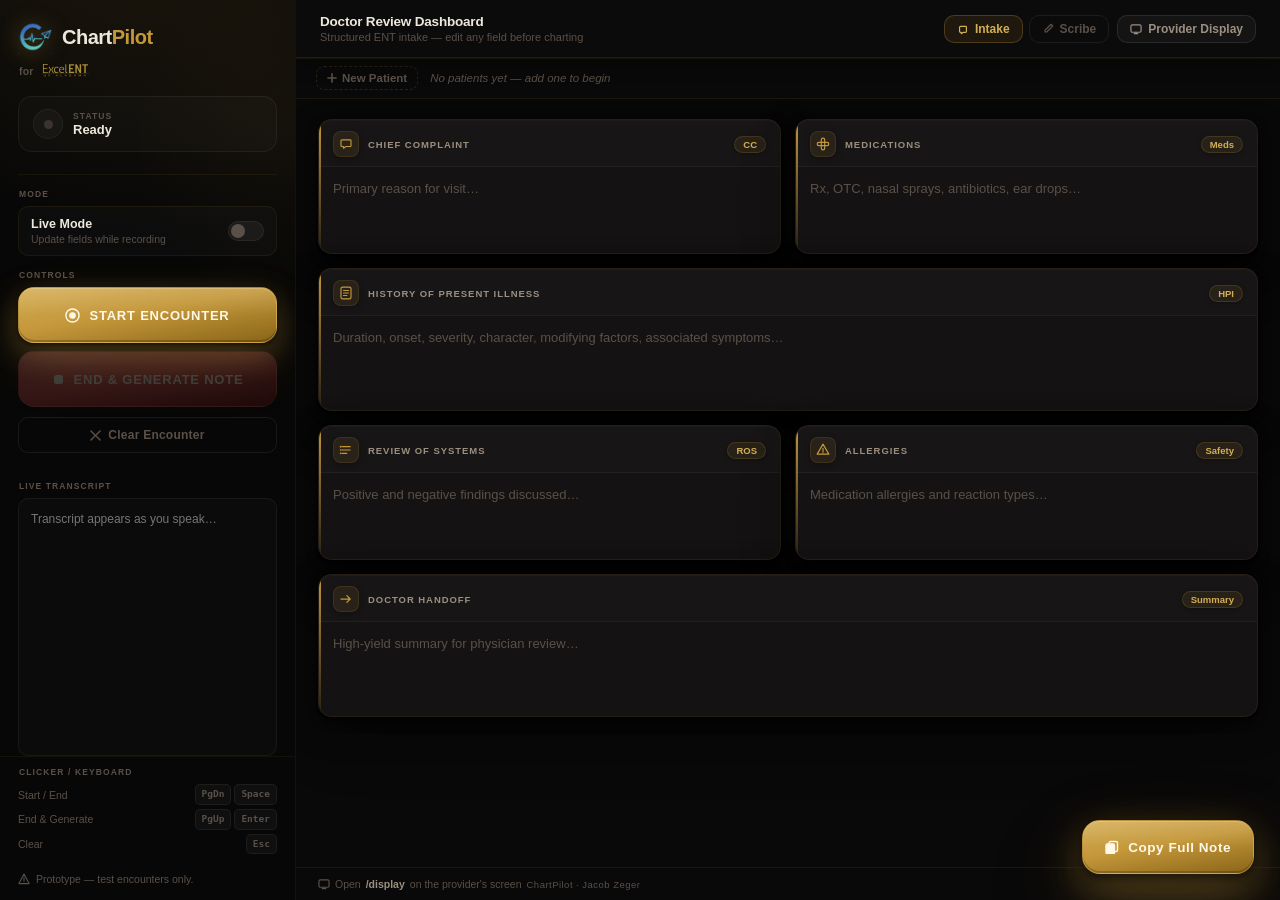
==== commit 686a1eed: "Premium black/gold UI overhaul across all pages - Intake, Scribe, Display: full black/gold redesign " ====
--- a/templates/index.html
+++ b/templates/index.html
@@ -7,41 +7,51 @@
   <meta name="author" content="Jacob Zeger">
   <link rel="icon" type="image/png" href="/static/favicon.png">
   <link rel="apple-touch-icon" href="/static/favicon.png">
-  <meta name="description" content="ChartPilot — AI-powered ENT intake and clinical scribe by Jacob Zeger">
   <style>
     *, *::before, *::after { box-sizing: border-box; margin: 0; padding: 0; }
 
     :root {
-      --sb: #07090f;
-      --sb2: #0c101a;
-      --sb-border: rgba(255,255,255,0.07);
-      --sb-text: #e2e8f0;
-      --sb-muted: #4b5a6e;
-      --sb-subtle: rgba(255,255,255,0.04);
-      --sb-hover: rgba(255,255,255,0.055);
-
-      --bg: #edf1f7;
-      --surface: #ffffff;
-      --border: #dde4ee;
-      --text: #0c1524;
-      --text-2: #3d4f63;
-      --text-3: #7a8ea5;
-
-      --blue: #2563eb;    --blue-soft: #eff6ff;
-      --teal: #0d9488;    --teal-soft: #f0fdfa;
-      --indigo: #4f46e5;  --indigo-soft: #eef2ff;
-      --amber: #d97706;   --amber-soft: #fffbeb;
-      --red: #dc2626;     --red-soft: #fef2f2;
-      --purple: #7c3aed;  --purple-soft: #f5f3ff;
-      --green: #16a34a;   --green-soft: #f0fdf4;
-
-      --r: 10px; --rl: 14px;
+      --black:        #080808;
+      --black2:       #0D0D0D;
+      --black3:       #141212;
+      --black4:       #1C1A1A;
+
+      --gold:         #C4973A;
+      --gold-lt:      #D4AE55;
+      --gold-dk:      #8A6518;
+      --gold-soft:    rgba(196,151,58,0.10);
+      --gold-glow:    rgba(196,151,58,0.28);
+      --gold-border:  rgba(196,151,58,0.16);
+      --gold-border2: rgba(196,151,58,0.28);
+
+      --red:        #E05252;
+      --red-dk:     #7A1515;
+      --red-soft:   rgba(224,82,82,0.12);
+      --green:      #4AAD7C;
+      --green-soft: rgba(74,173,124,0.12);
+
+      --sb:        #070707;
+      --sb-border: rgba(196,151,58,0.08);
+      --sb-text:   #EDE8DC;
+      --sb-muted:  #5A5048;
+      --sb-subtle: rgba(255,255,255,0.022);
+      --sb-hover:  rgba(196,151,58,0.07);
+
+      --bg:      #0A0909;
+      --surface: #131111;
+      --border:  rgba(196,151,58,0.12);
+
+      --text:   #EDE8DC;
+      --text-2: #9B8F80;
+      --text-3: #5A5048;
+
+      --r: 10px;
       --font: -apple-system, BlinkMacSystemFont, "Segoe UI", Roboto, "Helvetica Neue", Arial, sans-serif;
-      --trans: 0.2s cubic-bezier(0.4,0,0.2,1);
+      --trans: 0.22s cubic-bezier(0.4,0,0.2,1);
+      --spring: 0.3s cubic-bezier(0.34,1.56,0.64,1);
     }
 
     html, body { height: 100%; }
-
     body {
       font-family: var(--font);
       background: var(--bg);
@@ -51,633 +61,597 @@
       overflow: hidden;
       -webkit-font-smoothing: antialiased;
     }
-
-    /* Accessibility: visible keyboard focus + reduced-motion support */
-    :focus-visible { outline: 2px solid #3b82f6; outline-offset: 2px; border-radius: 6px; }
-    .sb-btn:focus-visible, .btn-copy:focus-visible { outline-offset: 3px; }
+    :focus-visible { outline: 2px solid var(--gold); outline-offset: 2px; border-radius: 6px; }
     @media (prefers-reduced-motion: reduce) {
-      *, *::before, *::after {
-        animation-duration: 0.01ms !important; animation-iteration-count: 1 !important;
-        transition-duration: 0.01ms !important; scroll-behavior: auto !important;
-      }
+      *, *::before, *::after { animation-duration: 0.01ms !important; transition-duration: 0.01ms !important; }
     }
 
     /* ════════════════ SIDEBAR ════════════════ */
     .sidebar {
-      width: 300px;
-      flex-shrink: 0;
+      width: 296px; flex-shrink: 0;
       background: var(--sb);
       border-right: 1px solid var(--sb-border);
-      display: flex;
-      flex-direction: column;
-      overflow: hidden;
-      position: relative;
+      display: flex; flex-direction: column;
+      overflow: hidden; position: relative;
       transition: transform var(--trans);
     }
 
-    /* Aurora glow layer — shifts color with recording state */
+    /* Aurora glow */
     .sidebar::before {
-      content: '';
-      position: absolute;
-      inset: 0;
+      content: ''; position: absolute; inset: 0;
       background:
-        radial-gradient(ellipse 160% 50% at 50% -5%,  rgba(59,130,246,0.16) 0%, transparent 65%),
-        radial-gradient(ellipse 80%  30% at 90% 15%,  rgba(20,184,166,0.09)  0%, transparent 55%);
-      pointer-events: none;
-      z-index: 0;
-      transition: opacity 0.6s, background 0.6s;
+        radial-gradient(ellipse 200% 60% at 50% -10%, rgba(196,151,58,0.12) 0%, transparent 60%),
+        radial-gradient(ellipse 100% 35% at 100% 15%,  rgba(196,151,58,0.05) 0%, transparent 55%);
+      pointer-events: none; z-index: 0; transition: background 0.8s ease;
     }
     .sidebar.s-recording::before {
       background:
-        radial-gradient(ellipse 160% 50% at 50% -5%,  rgba(239,68,68,0.22)  0%, transparent 65%),
-        radial-gradient(ellipse 80%  30% at 90% 15%,  rgba(239,100,68,0.1)  0%, transparent 55%);
+        radial-gradient(ellipse 200% 60% at 50% -10%, rgba(224,82,82,0.20) 0%, transparent 60%),
+        radial-gradient(ellipse 100% 35% at 100% 15%,  rgba(224,100,82,0.09) 0%, transparent 55%);
     }
     .sidebar.s-processing::before {
-      background:
-        radial-gradient(ellipse 160% 50% at 50% -5%,  rgba(217,119,6,0.18)  0%, transparent 65%);
+      background: radial-gradient(ellipse 200% 60% at 50% -10%, rgba(196,151,58,0.22) 0%, transparent 60%);
     }
     .sidebar.s-done::before {
-      background:
-        radial-gradient(ellipse 160% 50% at 50% -5%,  rgba(22,163,74,0.15)  0%, transparent 65%);
+      background: radial-gradient(ellipse 200% 60% at 50% -10%, rgba(74,173,124,0.16) 0%, transparent 60%);
     }
 
     .sb-inner {
+      position: relative; z-index: 1;
+      display: flex; flex-direction: column;
+      height: 100%; overflow: hidden;
+    }
+    .sb-top { padding: 20px 18px 0; flex-shrink: 0; }
+
+    /* Brand */
+    .brand { margin-bottom: 18px; }
+    .brand-row { display: flex; align-items: center; gap: 10px; }
+    .brand-icon { width: 34px; height: 34px; flex-shrink: 0; display: block; filter: drop-shadow(0 2px 10px rgba(196,151,58,0.55)); }
+    .brand-word { font-size: 20px; font-weight: 800; letter-spacing: -0.5px; color: var(--sb-text); line-height: 1; }
+    .brand-word span { color: var(--gold); }
+    .cp-clinic-line { display: flex; align-items: center; gap: 6px; margin-top: 9px; padding-left: 1px; }
+    .cp-clinic-line .excel-mark { height: 15px; width: auto; filter: brightness(0) saturate(100%) invert(70%) sepia(40%) saturate(600%) hue-rotate(5deg) brightness(1.1); opacity: 0.65; }
+    .cp-clinic-line .excel-text { font-size: 10.5px; font-weight: 600; color: var(--sb-muted); letter-spacing: 0.02em; }
+
+    /* ── Status monitor ── */
+    .status-monitor {
+      background: rgba(255,255,255,0.018);
+      border: 1px solid rgba(255,255,255,0.055);
+      border-radius: 14px;
+      padding: 12px 14px;
+      margin-bottom: 12px;
       position: relative;
-      z-index: 1;
-      display: flex;
-      flex-direction: column;
-      height: 100%;
       overflow: hidden;
-    }
-
-    .sb-top { padding: 18px 18px 0; flex-shrink: 0; }
-
-    /* Logo */
-    .logo { display: flex; align-items: center; gap: 10px; margin-bottom: 18px; }
-
-    .logo-gem {
-      width: 34px; height: 34px; flex-shrink: 0;
-      background: linear-gradient(135deg, #1d4ed8 0%, #3b82f6 50%, #06b6d4 100%);
-      border-radius: 9px;
+      transition: border-color 0.5s, box-shadow 0.5s;
+    }
+    .status-monitor.s-recording {
+      border-color: rgba(224,82,82,0.35);
+      box-shadow: 0 0 0 1px rgba(224,82,82,0.08), 0 4px 30px rgba(224,82,82,0.12), inset 0 0 30px rgba(224,82,82,0.04);
+    }
+    .status-monitor.s-processing {
+      border-color: rgba(196,151,58,0.35);
+      box-shadow: 0 0 0 1px rgba(196,151,58,0.08), 0 4px 30px rgba(196,151,58,0.16), inset 0 0 30px rgba(196,151,58,0.05);
+    }
+    .status-monitor.s-done {
+      border-color: rgba(74,173,124,0.35);
+      box-shadow: 0 0 0 1px rgba(74,173,124,0.08), 0 4px 30px rgba(74,173,124,0.12), inset 0 0 30px rgba(74,173,124,0.04);
+    }
+    .status-monitor-inner { display: flex; align-items: center; gap: 10px; }
+
+    /* Orb */
+    .orb {
+      width: 30px; height: 30px; flex-shrink: 0; border-radius: 50%;
       display: flex; align-items: center; justify-content: center;
-      box-shadow: 0 4px 12px rgba(59,130,246,0.35), inset 0 1px 0 rgba(255,255,255,0.2);
-    }
-
-    .logo-name {
-      font-size: 15.5px; font-weight: 800; color: #f1f5f9;
-      letter-spacing: -0.3px; line-height: 1;
-    }
-    .logo-clinic {
-      font-size: 11px; font-weight: 500; color: var(--sb-muted);
-      margin-top: 3px; letter-spacing: 0.01em;
-    }
-    .logo-clinic em { color: #f87171; font-style: normal; font-weight: 700; }
-
-    /* Brand block: ChartPilot icon + wordmark (transparent, no white box) */
-    .brand { margin-bottom: 18px; }
-    .brand-row { display: flex; align-items: center; gap: 11px; }
-    .brand-icon { width: 36px; height: 36px; flex-shrink: 0; display: block; filter: drop-shadow(0 3px 8px rgba(59,130,246,0.45)); }
-    .brand-word { font-size: 20px; font-weight: 800; letter-spacing: -0.5px; color: #f1f5f9; line-height: 1; }
-    .brand-word span { color: #5eead4; }
-    .cp-clinic-line {
-      display: flex; align-items: center; gap: 7px; margin-top: 11px; padding-left: 2px;
-    }
-    .cp-clinic-line .excel-mark { height: 19px; width: auto; filter: brightness(0) invert(1); opacity: 0.82; }
-    .cp-clinic-line .excel-text { font-size: 11px; font-weight: 600; color: var(--sb-muted); letter-spacing: 0.02em; }
-
-    /* Status card */
-    .status-card {
-      background: rgba(255,255,255,0.04);
-      border: 1px solid rgba(255,255,255,0.08);
-      border-radius: 13px;
-      padding: 11px 13px;
-      display: flex; align-items: center; gap: 11px;
-      margin-bottom: 14px;
-      transition: border-color 0.4s, box-shadow 0.4s;
-    }
-    .status-card.s-recording {
-      border-color: rgba(239,68,68,0.35);
-      box-shadow: 0 0 28px rgba(239,68,68,0.14), inset 0 1px 0 rgba(255,255,255,0.04);
-    }
-    .status-card.s-processing {
-      border-color: rgba(217,119,6,0.35);
-      box-shadow: 0 0 28px rgba(217,119,6,0.14), inset 0 1px 0 rgba(255,255,255,0.04);
-    }
-    .status-card.s-done {
-      border-color: rgba(22,163,74,0.35);
-      box-shadow: 0 0 28px rgba(22,163,74,0.14), inset 0 1px 0 rgba(255,255,255,0.04);
-    }
-
-    /* Status orb */
-    .orb {
-      width: 28px; height: 28px; flex-shrink: 0; border-radius: 50%;
-      display: flex; align-items: center; justify-content: center;
-      position: relative; transition: background 0.4s;
-      background: rgba(100,116,139,0.15);
-    }
-    .orb.s-recording  { background: rgba(239,68,68,0.15); }
-    .orb.s-processing { background: rgba(217,119,6,0.15); }
-    .orb.s-done       { background: rgba(22,163,74,0.15);  }
-
-    .orb-core {
-      width: 8px; height: 8px; border-radius: 50%;
-      background: #4b5a6e; transition: background 0.4s, box-shadow 0.4s;
-    }
-    .orb.s-recording  .orb-core { background: #ef4444; box-shadow: 0 0 8px rgba(239,68,68,0.7); animation: orb-pulse 1.4s infinite; }
-    .orb.s-processing .orb-core { background: #f59e0b; }
-    .orb.s-done       .orb-core { background: #22c55e; box-shadow: 0 0 8px rgba(34,197,94,0.7); }
-
+      position: relative;
+      background: rgba(255,255,255,0.03);
+      border: 1px solid rgba(255,255,255,0.05);
+      transition: background 0.4s, border-color 0.4s;
+    }
+    .orb.s-recording  { background: rgba(224,82,82,0.14); border-color: rgba(224,82,82,0.2); }
+    .orb.s-processing { background: rgba(196,151,58,0.14); border-color: rgba(196,151,58,0.2); }
+    .orb.s-done       { background: rgba(74,173,124,0.14); border-color: rgba(74,173,124,0.2); }
+
+    .orb-core { width: 9px; height: 9px; border-radius: 50%; background: #3A3330; transition: background 0.4s, box-shadow 0.4s; }
+    .orb.s-recording  .orb-core { background: #E05252; box-shadow: 0 0 10px rgba(224,82,82,0.9); animation: orb-pulse 1.4s infinite; }
+    .orb.s-processing .orb-core { background: var(--gold); box-shadow: 0 0 8px rgba(196,151,58,0.7); }
+    .orb.s-done       .orb-core { background: var(--green); box-shadow: 0 0 10px rgba(74,173,124,0.8); }
     @keyframes orb-pulse {
-      0%   { box-shadow: 0 0 0 0 rgba(239,68,68,0.6); }
-      70%  { box-shadow: 0 0 0 8px rgba(239,68,68,0); }
-      100% { box-shadow: 0 0 0 0 rgba(239,68,68,0); }
-    }
-
-    /* Processing spinner ring */
+      0%   { box-shadow: 0 0 0 0   rgba(224,82,82,0.7); }
+      70%  { box-shadow: 0 0 0 10px rgba(224,82,82,0); }
+      100% { box-shadow: 0 0 0 0   rgba(224,82,82,0); }
+    }
     .orb.s-processing::after {
-      content: '';
-      position: absolute;
-      inset: 3px;
-      border-radius: 50%;
-      border: 1.5px solid transparent;
-      border-top-color: #f59e0b;
-      animation: spin 0.8s linear infinite;
+      content: ''; position: absolute; inset: 3px; border-radius: 50%;
+      border: 1.5px solid transparent; border-top-color: var(--gold);
+      animation: spin 0.9s linear infinite;
     }
     @keyframes spin { to { transform: rotate(360deg); } }
 
     .status-info { flex: 1; min-width: 0; }
-    .status-lbl { font-size: 9.5px; font-weight: 700; letter-spacing: 0.1em; text-transform: uppercase; color: #334155; }
-    .status-val {
-      font-size: 13px; font-weight: 600; color: var(--sb-text);
-      margin-top: 1px; transition: color 0.3s;
-    }
-    .status-val.s-recording  { color: #fca5a5; }
-    .status-val.s-processing { color: #fcd34d; }
-    .status-val.s-done       { color: #86efac; }
-
-    .timer {
-      font-family: 'SF Mono','Fira Code',monospace;
-      font-size: 13px; font-weight: 700; color: #fca5a5;
-      opacity: 0; transition: opacity 0.3s; white-space: nowrap;
-    }
+    .status-lbl  { font-size: 8.5px; font-weight: 700; letter-spacing: 0.13em; text-transform: uppercase; color: var(--sb-muted); }
+    .status-val  { font-size: 13px; font-weight: 700; color: var(--sb-text); margin-top: 1px; transition: color 0.3s; }
+    .status-val.s-recording  { color: #F09090; }
+    .status-val.s-processing { color: var(--gold-lt); }
+    .status-val.s-done       { color: #7ED4A8; }
+
+    .timer { font-family:'SF Mono','Fira Code',monospace; font-size: 12px; font-weight: 700; color: #F09090; opacity: 0; transition: opacity 0.3s; white-space: nowrap; }
     .timer.on { opacity: 1; }
 
-    /* ── WAVEFORM ── */
-    .wave-wrap {
-      margin: 0 18px 10px;
-      height: 0; overflow: hidden;
-      opacity: 0; transition: height 0.35s var(--trans), opacity 0.35s;
-    }
-    .wave-wrap.on { height: 50px; opacity: 1; }
-
-    #waveCanvas {
-      width: 100%; height: 50px; display: block; border-radius: 8px;
-      background: rgba(255,255,255,0.03);
-    }
-
-    /* Divider */
-    .sb-divider { height: 1px; background: var(--sb-border); margin: 2px 0 14px; }
-
-    /* Micro-labels */
-    .sb-label {
-      font-size: 9.5px; font-weight: 700; letter-spacing: 0.1em;
-      text-transform: uppercase; color: #334155; margin-bottom: 7px; padding: 0 1px;
-    }
-
-    /* Live mode toggle */
+    /* Waveform */
+    .wave-wrap { margin: 0 18px 10px; height: 0; overflow: hidden; opacity: 0; transition: height 0.38s var(--trans), opacity 0.38s; }
+    .wave-wrap.on { height: 44px; opacity: 1; }
+    #waveCanvas { width: 100%; height: 44px; display: block; border-radius: 8px; background: rgba(255,255,255,0.018); }
+
+    .sb-divider { height: 1px; background: var(--sb-border); margin: 0 0 14px; }
+    .sb-label   { font-size: 8.5px; font-weight: 700; letter-spacing: 0.13em; text-transform: uppercase; color: var(--sb-muted); margin-bottom: 7px; padding: 0 1px; }
+
+    /* Mode toggle */
     .tog-card {
       background: var(--sb-subtle); border: 1px solid var(--sb-border); border-radius: var(--r);
       padding: 10px 12px; display: flex; align-items: center; justify-content: space-between;
-      cursor: pointer; margin-bottom: 10px; transition: background var(--trans); user-select: none;
-    }
-    .tog-card:hover { background: var(--sb-hover); }
-    .tog-name  { font-size: 12.5px; font-weight: 600; color: var(--sb-text); }
-    .tog-desc  { font-size: 10.5px; color: var(--sb-muted); margin-top: 2px; }
-
+      cursor: pointer; margin-bottom: 14px; transition: background var(--trans), border-color var(--trans); user-select: none;
+    }
+    .tog-card:hover { background: var(--sb-hover); border-color: var(--gold-border); }
+    .tog-name { font-size: 12.5px; font-weight: 600; color: var(--sb-text); }
+    .tog-desc { font-size: 10.5px; color: var(--sb-muted); margin-top: 2px; }
     .tog-pill {
-      width: 36px; height: 20px; background: #1a2232; border-radius: 999px;
-      position: relative; border: 1px solid rgba(255,255,255,0.08); transition: background 0.2s; flex-shrink: 0;
-    }
-    .tog-pill.on { background: var(--blue); border-color: var(--blue); }
+      width: 36px; height: 20px; background: rgba(255,255,255,0.05); border-radius: 999px;
+      position: relative; border: 1px solid rgba(255,255,255,0.06);
+      transition: background 0.22s, border-color 0.22s; flex-shrink: 0;
+    }
+    .tog-pill.on { background: var(--gold); border-color: var(--gold); }
     .tog-pill::after {
       content: ''; position: absolute; top: 2px; left: 2px;
-      width: 14px; height: 14px; border-radius: 50%; background: #4b5a6e;
-      transition: transform 0.2s, background 0.2s;
+      width: 14px; height: 14px; border-radius: 50%; background: var(--sb-muted);
+      transition: transform 0.22s, background 0.22s;
     }
     .tog-pill.on::after { transform: translateX(16px); background: #fff; }
 
-    /* Buttons */
-    .sb-btn {
+    /* ── FAB Buttons ── */
+    .fab-group { display: flex; flex-direction: column; gap: 8px; margin-bottom: 10px; }
+
+    .fab {
+      display: flex; align-items: center; justify-content: center; gap: 9px;
+      width: 100%; height: 56px; border: none; border-radius: 16px;
+      font-family: var(--font); font-size: 13px; font-weight: 800;
+      letter-spacing: 0.06em; text-transform: uppercase; cursor: pointer;
+      position: relative; overflow: hidden;
+      transition: transform 0.18s, box-shadow 0.18s, filter 0.18s;
+    }
+    .fab:disabled { opacity: 0.20; cursor: not-allowed; transform: none !important; box-shadow: none !important; }
+    .fab::before {
+      content: ''; position: absolute; inset: 0; border-radius: inherit;
+      background: linear-gradient(180deg, rgba(255,255,255,0.12) 0%, rgba(255,255,255,0) 50%);
+      pointer-events: none;
+    }
+    .fab:active:not(:disabled) {
+      transform: translateY(2px) scale(0.985) !important;
+    }
+
+    /* Start FAB — gold raised */
+    .fab-start {
+      background: linear-gradient(170deg, var(--gold-lt) 0%, var(--gold) 45%, var(--gold-dk) 100%);
+      color: #FFF8E8;
+      border: 1px solid rgba(212,174,85,0.35);
+      box-shadow:
+        inset 0 1px 0 rgba(255,248,220,0.22),
+        inset 0 -2px 0 rgba(0,0,0,0.22),
+        0 2px 4px rgba(0,0,0,0.55),
+        0 6px 18px rgba(0,0,0,0.35),
+        0 10px 30px rgba(196,151,58,0.38),
+        0 22px 55px rgba(196,151,58,0.16);
+    }
+    .fab-start:hover:not(:disabled) {
+      transform: translateY(-3px);
+      box-shadow:
+        inset 0 1px 0 rgba(255,248,220,0.22),
+        inset 0 -2px 0 rgba(0,0,0,0.22),
+        0 4px 8px rgba(0,0,0,0.5),
+        0 10px 26px rgba(0,0,0,0.35),
+        0 16px 42px rgba(196,151,58,0.52),
+        0 32px 70px rgba(196,151,58,0.22);
+    }
+
+    /* Stop FAB — red raised */
+    .fab-stop {
+      background: linear-gradient(170deg, #F07070 0%, var(--red) 45%, var(--red-dk) 100%);
+      color: #fff;
+      border: 1px solid rgba(240,112,112,0.3);
+      box-shadow:
+        inset 0 1px 0 rgba(255,220,220,0.2),
+        inset 0 -2px 0 rgba(0,0,0,0.22),
+        0 2px 4px rgba(0,0,0,0.55),
+        0 6px 18px rgba(0,0,0,0.35),
+        0 10px 30px rgba(224,82,82,0.38),
+        0 22px 55px rgba(224,82,82,0.16);
+    }
+    .fab-stop:hover:not(:disabled) {
+      transform: translateY(-3px);
+      box-shadow:
+        inset 0 1px 0 rgba(255,220,220,0.2),
+        inset 0 -2px 0 rgba(0,0,0,0.22),
+        0 4px 8px rgba(0,0,0,0.5),
+        0 10px 26px rgba(0,0,0,0.35),
+        0 16px 42px rgba(224,82,82,0.52),
+        0 32px 70px rgba(224,82,82,0.22);
+    }
+
+    /* Clear — flat ghost */
+    .btn-clear {
       display: flex; align-items: center; justify-content: center; gap: 7px;
-      width: 100%; padding: 10px 13px; border: none; border-radius: var(--r);
-      font-family: var(--font); font-size: 13px; font-weight: 700;
-      cursor: pointer; transition: all 0.15s; letter-spacing: -0.1px;
-    }
-    .sb-btn + .sb-btn { margin-top: 6px; }
-    .sb-btn:disabled { opacity: 0.28; cursor: not-allowed; transform: none !important; }
-    .sb-btn:active:not(:disabled) { transform: scale(0.975); }
-
-    .sb-btn-start {
-      background: linear-gradient(135deg,#0c6b63,#0d9488);
-      color: #fff; box-shadow: 0 2px 12px rgba(13,148,136,0.38);
-    }
-    .sb-btn-start:hover:not(:disabled) { filter: brightness(1.08); box-shadow: 0 4px 18px rgba(13,148,136,0.45); }
-
-    .sb-btn-stop {
-      background: linear-gradient(135deg,#8b1515,#dc2626);
-      color: #fff; box-shadow: 0 2px 12px rgba(220,38,38,0.32);
-    }
-    .sb-btn-stop:hover:not(:disabled) { filter: brightness(1.08); box-shadow: 0 4px 18px rgba(220,38,38,0.4); }
-
-    .sb-btn-clear {
-      background: transparent; color: var(--sb-muted);
-      border: 1px solid var(--sb-border);
-    }
-    .sb-btn-clear:hover:not(:disabled) { background: var(--sb-hover); color: #94a3b8; }
+      width: 100%; height: 36px; border: 1px solid rgba(255,255,255,0.07);
+      border-radius: 10px; font-family: var(--font); font-size: 12px; font-weight: 600;
+      letter-spacing: 0.02em; color: var(--sb-muted); background: transparent; cursor: pointer;
+      transition: all 0.18s;
+    }
+    .btn-clear:disabled { opacity: 0.18; cursor: not-allowed; }
+    .btn-clear:hover:not(:disabled) { background: var(--sb-hover); border-color: var(--gold-border); color: #9B9080; }
+    .btn-clear:active:not(:disabled) { transform: scale(0.975); }
+
+    /* Recording pulse ring on Start FAB */
+    .fab-start-wrap { position: relative; }
+    .fab-pulse-ring {
+      position: absolute; inset: -4px; border-radius: 20px;
+      border: 2px solid rgba(224,82,82,0); pointer-events: none;
+      transition: border-color 0.4s;
+    }
+    .is-recording .fab-pulse-ring {
+      border-color: rgba(224,82,82,0.5);
+      animation: pulse-ring 1.8s ease-out infinite;
+    }
+    @keyframes pulse-ring {
+      0%   { box-shadow: 0 0 0 0   rgba(224,82,82,0.4); }
+      70%  { box-shadow: 0 0 0 12px rgba(224,82,82,0); }
+      100% { box-shadow: 0 0 0 0   rgba(224,82,82,0); }
+    }
 
     /* Transcript */
-    .tx-section {
-      flex: 1; display: flex; flex-direction: column; padding: 0 18px;
-      min-height: 0; margin-top: 14px;
-    }
+    .tx-section { flex: 1; display: flex; flex-direction: column; padding: 0 18px; min-height: 0; margin-top: 14px; }
     .tx-wrap { flex: 1; position: relative; display: flex; flex-direction: column; min-height: 0; }
-
     #transcript {
-      flex: 1; background: rgba(255,255,255,0.03); border: 1px solid var(--sb-border);
-      border-radius: var(--r); padding: 10px 12px 28px;
-      font-family: var(--font); font-size: 12px; line-height: 1.65;
-      color: #94a3b8; resize: none; outline: none; min-height: 0;
-      transition: border-color 0.15s, background 0.15s;
-    }
-    #transcript:focus { border-color: rgba(59,130,246,0.35); background: rgba(255,255,255,0.04); color: #cbd5e1; }
-
-    /* Live / corrected indicator inside transcript */
+      flex: 1; background: rgba(255,255,255,0.018); border: 1px solid rgba(255,255,255,0.05);
+      border-radius: var(--r); padding: 10px 12px 26px;
+      font-family: var(--font); font-size: 12px; line-height: 1.7; color: #6A6050;
+      resize: none; outline: none; min-height: 0; transition: border-color 0.2s, color 0.2s;
+    }
+    #transcript:focus { border-color: var(--gold-border2); color: #9A9080; }
     .tx-badge {
-      position: absolute; bottom: 8px; left: 10px;
-      font-size: 9.5px; font-weight: 700; letter-spacing: 0.07em; text-transform: uppercase;
-      opacity: 0; transition: opacity 0.3s, color 0.3s;
-      display: flex; align-items: center; gap: 4px;
-      pointer-events: none;
+      position: absolute; bottom: 7px; left: 10px;
+      font-size: 8.5px; font-weight: 700; letter-spacing: 0.09em; text-transform: uppercase;
+      opacity: 0; transition: opacity 0.3s; display: flex; align-items: center; gap: 4px; pointer-events: none;
     }
     .tx-badge.on { opacity: 1; }
-    .tx-badge .tx-dot { width: 5px; height: 5px; border-radius: 50%; background: currentColor; }
-    .tx-badge.live      { color: #f87171; }
-    .tx-badge.corrected { color: #34d399; }
+    .tx-dot { width: 5px; height: 5px; border-radius: 50%; background: currentColor; }
+    .tx-badge.live { color: #F09090; }
+    .tx-badge.corrected { color: var(--gold); }
 
     /* Shortcuts */
-    .sc-section { padding: 12px 18px; border-top: 1px solid var(--sb-border); flex-shrink: 0; }
-    .sc-row { display: flex; align-items: center; justify-content: space-between; font-size: 11px; color: var(--sb-muted); }
-    .sc-row + .sc-row { margin-top: 5px; }
+    .sc-section { padding: 10px 18px; border-top: 1px solid var(--sb-border); flex-shrink: 0; }
+    .sc-row { display: flex; align-items: center; justify-content: space-between; font-size: 10.5px; color: var(--sb-muted); }
+    .sc-row + .sc-row { margin-top: 4px; }
     .key-group { display: flex; gap: 3px; }
     .kbd {
-      background: #111827; border: 1px solid #1f2937; border-radius: 5px;
-      padding: 1px 6px; font-size: 10px; font-family: 'SF Mono','Fira Code',monospace;
-      font-weight: 600; color: #6b7280; line-height: 1.75;
-    }
-
-    /* Proto warning */
-    .proto {
-      padding: 10px 18px 14px; font-size: 11px; color: #3d4f63; line-height: 1.5;
-      flex-shrink: 0; display: flex; gap: 7px; align-items: flex-start;
-    }
+      background: rgba(255,255,255,0.035); border: 1px solid rgba(255,255,255,0.055);
+      border-radius: 5px; padding: 1px 6px; font-size: 9.5px;
+      font-family: 'SF Mono','Fira Code',monospace; font-weight: 600; color: var(--sb-muted); line-height: 1.75;
+    }
+
+    .proto { padding: 8px 18px 12px; font-size: 10.5px; color: var(--sb-muted); line-height: 1.5; flex-shrink: 0; display: flex; gap: 6px; align-items: flex-start; }
     .proto svg { flex-shrink: 0; margin-top: 1px; }
 
     /* ════════════════ MAIN ════════════════ */
-    .main {
-      flex: 1; display: flex; flex-direction: column; min-width: 0;
-      overflow: hidden; position: relative;
-    }
-
-    /* Animated scan line when recording */
+    .main { flex: 1; display: flex; flex-direction: column; min-width: 0; overflow: hidden; position: relative; }
+
+    /* Gold scan line during recording */
     .main::after {
-      content: '';
-      position: absolute; top: 57px; left: 0; right: 0; height: 2px;
-      background: linear-gradient(90deg, transparent 0%, #3b82f6 30%, #14b8a6 50%, #3b82f6 70%, transparent 100%);
-      background-size: 200% 100%;
-      opacity: 0; pointer-events: none; z-index: 10;
-      transition: opacity 0.4s;
-    }
-    .main.m-recording::after {
-      opacity: 1;
-      animation: scan 2.2s linear infinite;
-    }
-    @keyframes scan { 0% { background-position: 100% 0; } 100% { background-position: -100% 0; } }
-
-    /* Header */
+      content: ''; position: absolute; top: 57px; left: 0; right: 0; height: 1px;
+      background: linear-gradient(90deg, transparent, var(--gold), var(--gold-lt), var(--gold), transparent);
+      background-size: 200% 100%; opacity: 0; pointer-events: none; z-index: 10; transition: opacity 0.4s;
+    }
+    .main.m-recording::after { opacity: 0.6; animation: scan 3s linear infinite; }
+    @keyframes scan { 0%{background-position:100% 0} 100%{background-position:-100% 0} }
+
+    /* Header — glass */
     .m-header {
-      background: linear-gradient(180deg, #ffffff 0%, #fbfcfe 100%);
-      border-bottom: 1px solid var(--border);
-      padding: 0 24px; height: 60px;
+      background: rgba(13,12,12,0.85);
+      backdrop-filter: blur(20px) saturate(140%);
+      -webkit-backdrop-filter: blur(20px) saturate(140%);
+      border-bottom: 1px solid rgba(196,151,58,0.12);
+      padding: 0 24px; height: 58px;
       display: flex; align-items: center; justify-content: space-between; flex-shrink: 0;
-      position: relative; z-index: 5;
-      box-shadow: 0 4px 18px -10px rgba(15,23,42,0.12);
-    }
-    /* thin gradient accent line beneath the header */
-    .m-header::after {
-      content: ''; position: absolute; left: 0; right: 0; bottom: -1px; height: 2px;
-      background: linear-gradient(90deg, transparent, rgba(37,99,235,0.35) 25%, rgba(13,148,136,0.35) 50%, rgba(124,58,237,0.35) 75%, transparent);
-      opacity: 0.6;
-    }
-
-    .m-title { font-size: 14.5px; font-weight: 800; color: var(--text); letter-spacing: -0.2px; }
-    .m-sub   { font-size: 11.5px; color: var(--text-3); margin-top: 1.5px; }
-
-    .m-actions { display: flex; align-items: center; gap: 9px; }
+      position: relative; z-index: 20;
+      box-shadow: 0 1px 0 rgba(196,151,58,0.08), 0 4px 20px rgba(0,0,0,0.4);
+    }
+    .m-title { font-size: 13.5px; font-weight: 800; color: var(--text); letter-spacing: -0.2px; }
+    .m-sub   { font-size: 11px; color: var(--text-3); margin-top: 2px; }
+    .m-actions { display: flex; align-items: center; gap: 8px; }
 
     .menu-btn {
       display: none; width: 32px; height: 32px; background: none; border: none;
-      cursor: pointer; color: var(--text-3); border-radius: 8px; align-items: center; justify-content: center;
-      transition: background var(--trans);
-    }
-    .menu-btn:hover { background: var(--bg); }
+      cursor: pointer; color: var(--text-3); border-radius: 8px;
+      align-items: center; justify-content: center; transition: all var(--trans);
+    }
+    .menu-btn:hover { background: var(--sb-hover); color: var(--gold); }
 
     .live-pill {
-      display: none; align-items: center; gap: 6px; padding: 5px 11px;
-      background: #fef2f2; border: 1px solid #fecaca; border-radius: 999px;
-      font-size: 11.5px; font-weight: 800; color: #b91c1c; letter-spacing: 0.04em;
+      display: none; align-items: center; gap: 5px; padding: 5px 10px;
+      background: var(--red-soft); border: 1px solid rgba(224,82,82,0.28); border-radius: 999px;
+      font-size: 10.5px; font-weight: 800; color: #F09090; letter-spacing: 0.07em;
     }
     .live-pill.on { display: flex; }
-    .live-dot { width: 6px; height: 6px; border-radius: 50%; background: #ef4444; animation: orb-pulse 1.2s infinite; }
+    .live-dot { width: 6px; height: 6px; border-radius: 50%; background: var(--red); animation: orb-pulse 1.2s infinite; }
+
+    /* Tab nav */
+    .tab-link {
+      display: flex; align-items: center; gap: 6px; padding: 6px 12px;
+      border-radius: var(--r); font-size: 12px; font-weight: 700; text-decoration: none;
+      transition: all 0.18s; border: 1px solid rgba(255,255,255,0.07); color: var(--text-3); background: transparent;
+    }
+    .tab-link:hover { border-color: var(--gold-border); color: var(--text-2); }
+    .tab-link.active { background: var(--gold-soft); border-color: var(--gold-border2); color: var(--gold-lt); }
 
     .display-btn {
-      display: flex; align-items: center; gap: 6px; padding: 8px 14px;
-      background: linear-gradient(135deg, #1d4ed8, #3b82f6); color: white; border-radius: var(--r);
-      font-size: 12.5px; font-weight: 700; text-decoration: none;
-      transition: transform var(--trans), box-shadow var(--trans), filter var(--trans);
-      letter-spacing: -0.1px; white-space: nowrap;
-      box-shadow: 0 3px 12px rgba(37,99,235,0.32), inset 0 1px 0 rgba(255,255,255,0.25);
-    }
-    .display-btn:hover { filter: brightness(1.06); transform: translateY(-1px); box-shadow: 0 6px 18px rgba(37,99,235,0.4), inset 0 1px 0 rgba(255,255,255,0.25); }
+      display: flex; align-items: center; gap: 6px; padding: 6px 12px;
+      background: rgba(255,255,255,0.04); border: 1px solid rgba(255,255,255,0.09);
+      color: var(--text-2); border-radius: var(--r); font-size: 12px; font-weight: 700; text-decoration: none;
+      transition: all 0.18s; white-space: nowrap;
+    }
+    .display-btn:hover { background: var(--gold-soft); border-color: var(--gold-border2); color: var(--gold-lt); }
 
     /* Note area */
     .note-area {
-      flex: 1; overflow-y: auto; padding: 24px 26px 28px;
-      background:
-        radial-gradient(1000px 520px at 100% -8%, rgba(37,99,235,0.07), transparent 58%),
-        radial-gradient(820px 520px at -5% 108%, rgba(13,148,136,0.06), transparent 55%),
-        radial-gradient(700px 400px at 50% 120%, rgba(124,58,237,0.045), transparent 60%),
-        linear-gradient(180deg, #f5f8fc 0%, #eef2f8 100%);
-    }
-    .note-area::-webkit-scrollbar { width: 6px; }
-    .note-area::-webkit-scrollbar-thumb { background: linear-gradient(180deg,#cdd8e6,#bcc9da); border-radius: 4px; }
-    .note-area::-webkit-scrollbar-thumb:hover { background: #aebccf; }
-
-
-    /* ── PATIENT QUEUE BAR ── */
+      flex: 1; overflow-y: auto; padding: 20px 22px 100px;
+      background: var(--bg);
+    }
+    .note-area::-webkit-scrollbar { width: 5px; }
+    .note-area::-webkit-scrollbar-thumb { background: rgba(196,151,58,0.18); border-radius: 3px; }
+    .note-area::-webkit-scrollbar-thumb:hover { background: rgba(196,151,58,0.32); }
+
+    /* Patient queue bar */
     .queue-bar {
-      background: linear-gradient(180deg, #ffffff 0%, #f7f9fc 100%);
-      border-bottom: 1px solid var(--border);
-      padding: 9px 24px; flex-shrink: 0;
+      background: rgba(11,10,10,0.9);
+      backdrop-filter: blur(12px);
+      border-bottom: 1px solid rgba(196,151,58,0.1);
+      padding: 8px 20px; flex-shrink: 0;
       display: flex; align-items: center; gap: 8px; overflow: hidden;
     }
     .add-pt-btn {
-      display: flex; align-items: center; gap: 5px; padding: 6px 11px;
-      background: var(--bg); border: 1.5px dashed var(--border); border-radius: var(--r);
-      font-family: var(--font); font-size: 12px; font-weight: 700; color: var(--text-3);
-      cursor: pointer; white-space: nowrap; flex-shrink: 0; transition: all var(--trans);
-    }
-    .add-pt-btn:hover { border-color: var(--blue); color: var(--blue); background: var(--blue-soft); }
-    .queue-scroll {
-      display: flex; gap: 6px; overflow-x: auto; flex: 1; align-items: center;
-      scrollbar-width: none;
-    }
+      display: flex; align-items: center; gap: 5px; padding: 5px 10px;
+      background: transparent; border: 1px dashed rgba(196,151,58,0.18);
+      border-radius: 8px; font-family: var(--font); font-size: 11.5px; font-weight: 700;
+      color: var(--text-3); cursor: pointer; white-space: nowrap; flex-shrink: 0; transition: all var(--trans);
+    }
+    .add-pt-btn:hover { border-color: var(--gold-border2); color: var(--gold-lt); background: var(--gold-soft); }
+    .queue-scroll { display: flex; gap: 6px; overflow-x: auto; flex: 1; align-items: center; scrollbar-width: none; }
     .queue-scroll::-webkit-scrollbar { display: none; }
-    .queue-empty { font-size: 12px; color: var(--text-3); font-style: italic; white-space: nowrap; padding: 2px 4px; }
+    .queue-empty { font-size: 11.5px; color: var(--text-3); font-style: italic; white-space: nowrap; padding: 2px 4px; }
 
     .pt-card {
-      display: flex; flex-direction: column; gap: 2px; padding: 7px 28px 7px 10px;
-      background: var(--bg); border: 1.5px solid var(--border); border-radius: var(--r);
-      cursor: pointer; white-space: nowrap; flex-shrink: 0;
-      transition: all var(--trans); position: relative; min-width: 110px;
-    }
-    .pt-card:hover { border-color: #93c5fd; background: var(--blue-soft); }
-    .pt-card.active { border-color: var(--blue); background: var(--blue-soft); box-shadow: 0 0 0 3px rgba(37,99,235,0.1); }
-
-    .pt-mrn  { font-size: 12px; font-weight: 800; color: var(--text); }
-    .pt-sub  { font-size: 11px; color: var(--text-3); }
-    .pt-st   { font-size: 10px; font-weight: 700; padding: 1px 6px; border-radius: 999px; align-self: flex-start; margin-top: 2px; }
-
-    .ps-waiting   { background: #f1f5f9; color: var(--text-3); }
-    .ps-intake    { background: var(--blue-soft); color: var(--blue); }
-    .ps-ready     { background: var(--amber-soft); color: var(--amber); }
-    .ps-in_visit  { background: var(--green-soft); color: var(--green); }
-    .ps-complete  { background: #f1f5f9; color: var(--text-3); opacity: 0.6; }
-
-    .pt-x {
-      position: absolute; top: 5px; right: 6px;
-      background: none; border: none; cursor: pointer; font-size: 14px; line-height: 1;
-      color: var(--text-3); padding: 0; opacity: 0; transition: opacity var(--trans);
-    }
+      display: flex; flex-direction: column; gap: 2px; padding: 6px 26px 6px 10px;
+      background: rgba(255,255,255,0.02); border: 1px solid rgba(255,255,255,0.06);
+      border-radius: 9px; cursor: pointer; white-space: nowrap; flex-shrink: 0;
+      transition: all var(--trans); position: relative; min-width: 105px;
+    }
+    .pt-card:hover { border-color: var(--gold-border); background: var(--gold-soft); }
+    .pt-card.active { border-color: var(--gold-border2); background: var(--gold-soft); box-shadow: 0 0 0 2px rgba(196,151,58,0.10); }
+    .pt-mrn { font-size: 11.5px; font-weight: 800; color: var(--text); }
+    .pt-sub  { font-size: 10.5px; color: var(--text-3); }
+    .pt-st   { font-size: 9.5px; font-weight: 700; padding: 1px 6px; border-radius: 999px; align-self: flex-start; margin-top: 2px; }
+    .ps-waiting  { background: rgba(255,255,255,0.05); color: var(--text-3); }
+    .ps-intake   { background: rgba(196,151,58,0.10); color: var(--gold-lt); }
+    .ps-ready    { background: rgba(196,151,58,0.16); color: var(--gold-lt); border: 1px solid rgba(196,151,58,0.22); }
+    .ps-in_visit { background: rgba(74,173,124,0.10); color: #7ED4A8; }
+    .ps-complete { background: rgba(255,255,255,0.04); color: var(--text-3); opacity: 0.55; }
+    .pt-x { position: absolute; top: 4px; right: 5px; background: none; border: none; cursor: pointer; font-size: 14px; line-height: 1; color: var(--text-3); padding: 0; opacity: 0; transition: opacity var(--trans); }
     .pt-card:hover .pt-x { opacity: 1; }
     .pt-x:hover { color: var(--red); }
 
-    /* ── ADD PATIENT MODAL ── */
+    /* Modal */
     .modal-overlay {
-      position: fixed; inset: 0; background: rgba(12,21,36,0.55);
-      backdrop-filter: blur(5px); z-index: 999;
-      display: flex; align-items: center; justify-content: center;
-      opacity: 0; pointer-events: none; transition: opacity 0.2s;
+      position: fixed; inset: 0; background: rgba(0,0,0,0.75); backdrop-filter: blur(8px);
+      z-index: 999; display: flex; align-items: center; justify-content: center;
+      opacity: 0; pointer-events: none; transition: opacity 0.22s;
     }
     .modal-overlay.on { opacity: 1; pointer-events: all; }
     .modal {
-      background: var(--surface); border-radius: 18px; padding: 24px;
-      width: 380px; max-width: 92vw;
-      box-shadow: 0 24px 60px rgba(12,21,36,0.2), 0 4px 16px rgba(12,21,36,0.08);
-      transform: scale(0.95) translateY(10px);
-      transition: transform 0.22s cubic-bezier(0.34,1.56,0.64,1);
+      background: #131111; border: 1px solid var(--gold-border);
+      border-radius: 20px; padding: 26px; width: 390px; max-width: 92vw;
+      box-shadow:
+        0 0 0 1px rgba(196,151,58,0.06),
+        0 20px 50px rgba(0,0,0,0.65),
+        0 40px 80px rgba(0,0,0,0.4),
+        0 8px 30px rgba(196,151,58,0.08);
+      transform: scale(0.95) translateY(12px);
+      transition: transform 0.26s cubic-bezier(0.34,1.56,0.64,1);
     }
     .modal-overlay.on .modal { transform: scale(1) translateY(0); }
-    .modal-title { font-size: 16px; font-weight: 800; color: var(--text); margin-bottom: 2px; }
-    .modal-sub   { font-size: 12px; color: var(--text-3); line-height: 1.5; margin-bottom: 14px; }
-    .hipaa-badge {
-      background: var(--green-soft); border: 1px solid #bbf7d0; border-radius: var(--r);
-      padding: 9px 12px; font-size: 11.5px; color: #15803d; line-height: 1.5;
-      margin-bottom: 16px; display: flex; gap: 7px; align-items: flex-start;
-    }
-    .hipaa-badge svg { flex-shrink: 0; margin-top: 1px; }
+    .modal-title { font-size: 16px; font-weight: 800; color: var(--text); margin-bottom: 3px; }
+    .modal-sub   { font-size: 12px; color: var(--text-3); line-height: 1.55; margin-bottom: 16px; }
+    .hipaa-badge { background: rgba(74,173,124,0.07); border: 1px solid rgba(74,173,124,0.18); border-radius: var(--r); padding: 9px 12px; font-size: 11px; color: #7ED4A8; line-height: 1.5; margin-bottom: 16px; display: flex; gap: 7px; align-items: flex-start; }
     .m-field + .m-field { margin-top: 11px; }
-    .m-label {
-      display: block; font-size: 10.5px; font-weight: 700;
-      letter-spacing: 0.07em; text-transform: uppercase; color: var(--text-2); margin-bottom: 5px;
-    }
-    .m-label em { color: var(--red); font-style: normal; }
-    .m-input {
-      width: 100%; padding: 9px 12px; border: 1.5px solid var(--border); border-radius: var(--r);
-      font-family: var(--font); font-size: 13.5px; color: var(--text); background: var(--bg);
-      outline: none; transition: border-color 0.15s, box-shadow 0.15s;
-    }
-    .m-input:focus { border-color: var(--blue); background: white; box-shadow: 0 0 0 3px rgba(37,99,235,0.1); }
-    .modal-actions { display: flex; gap: 8px; justify-content: flex-end; margin-top: 18px; }
-    .m-btn { padding: 8px 18px; border-radius: var(--r); font-family: var(--font); font-size: 13px; font-weight: 700; cursor: pointer; border: none; transition: all 0.15s; }
-    .m-btn-cancel { background: var(--bg); color: var(--text-2); border: 1.5px solid var(--border); }
-    .m-btn-cancel:hover { background: var(--border); }
-    .m-btn-add    { background: var(--blue); color: white; box-shadow: 0 2px 8px rgba(37,99,235,0.28); }
-    .m-btn-add:hover { filter: brightness(1.08); }
-
-    .note-grid { display: grid; grid-template-columns: 1fr 1fr; gap: 15px; }
-
-    /* Note cards */
+    .m-label { display: block; font-size: 9.5px; font-weight: 700; letter-spacing: 0.09em; text-transform: uppercase; color: var(--text-2); margin-bottom: 5px; }
+    .m-input { width: 100%; padding: 9px 12px; border: 1px solid rgba(255,255,255,0.07); border-radius: var(--r); font-family: var(--font); font-size: 13px; color: var(--text); background: rgba(255,255,255,0.025); outline: none; transition: border-color 0.18s, box-shadow 0.18s; }
+    .m-input::placeholder { color: var(--text-3); }
+    .m-input:focus { border-color: var(--gold-border2); background: rgba(196,151,58,0.04); box-shadow: 0 0 0 3px rgba(196,151,58,0.09); }
+    .modal-actions { display: flex; gap: 8px; justify-content: flex-end; margin-top: 20px; }
+    .m-btn { padding: 8px 18px; border-radius: var(--r); font-family: var(--font); font-size: 13px; font-weight: 700; cursor: pointer; border: none; transition: all 0.18s; }
+    .m-btn-cancel { background: rgba(255,255,255,0.04); color: var(--text-2); border: 1px solid rgba(255,255,255,0.07); }
+    .m-btn-cancel:hover { background: rgba(255,255,255,0.08); }
+    .m-btn-add {
+      background: linear-gradient(170deg, var(--gold-lt), var(--gold), var(--gold-dk));
+      color: #FFF8E8;
+      box-shadow: 0 4px 14px rgba(196,151,58,0.35), inset 0 1px 0 rgba(255,255,255,0.15);
+    }
+    .m-btn-add:hover { filter: brightness(1.1); }
+
+    /* ── NOTE GRID ── */
+    .note-grid { display: grid; grid-template-columns: 1fr 1fr; gap: 14px; }
+
+    /* Note cards — real depth */
     .note-card {
-      --ac: #0d9488; --ac-soft: #f0fdfa;
       position: relative;
-      background: linear-gradient(180deg, #ffffff 0%, #fbfdff 100%);
-      border: 1px solid rgba(221,228,238,0.9);
-      border-radius: 16px;
-      overflow: hidden;
+      background: var(--black3);
+      border: 1px solid rgba(196,151,58,0.10);
+      border-radius: 14px; overflow: hidden;
       box-shadow:
-        0 1px 2px rgba(15,23,42,0.04),
-        0 10px 24px -10px rgba(15,23,42,0.10),
-        inset 0 1px 0 rgba(255,255,255,0.7);
+        inset 0 1px 0 rgba(255,255,255,0.025),
+        0 1px 2px rgba(0,0,0,0.6),
+        0 4px 12px rgba(0,0,0,0.45),
+        0 12px 32px rgba(0,0,0,0.35),
+        0 24px 60px rgba(0,0,0,0.20);
       transition: transform var(--trans), box-shadow var(--trans), border-color var(--trans);
     }
     .note-card::before {
-      content: ''; position: absolute; left: 0; top: 0; bottom: 0; width: 3px;
-      background: linear-gradient(180deg, var(--ac), rgba(255,255,255,0.4));
-      z-index: 2;
+      content: ''; position: absolute; left: 0; top: 0; bottom: 0; width: 2px;
+      background: linear-gradient(180deg, var(--gold), rgba(196,151,58,0.10)); z-index: 2;
     }
     .note-card:hover {
       transform: translateY(-3px);
+      border-color: rgba(196,151,58,0.20);
       box-shadow:
-        0 2px 6px rgba(15,23,42,0.06),
-        0 24px 44px -14px rgba(15,23,42,0.20),
-        inset 0 1px 0 rgba(255,255,255,0.85);
+        inset 0 1px 0 rgba(255,255,255,0.03),
+        0 2px 4px rgba(0,0,0,0.6),
+        0 8px 20px rgba(0,0,0,0.45),
+        0 20px 48px rgba(0,0,0,0.35),
+        0 36px 80px rgba(0,0,0,0.22),
+        0 0 40px rgba(196,151,58,0.06);
     }
     .note-card:focus-within {
-      border-color: #93c5fd;
-      box-shadow: 0 0 0 3px rgba(59,130,246,0.13), 0 16px 34px -12px rgba(37,99,235,0.22);
+      border-color: var(--gold-border2);
+      box-shadow:
+        inset 0 1px 0 rgba(255,255,255,0.03),
+        0 0 0 3px rgba(196,151,58,0.09),
+        0 8px 24px rgba(0,0,0,0.4),
+        0 24px 56px rgba(0,0,0,0.3);
     }
     .note-card.full { grid-column: span 2; }
 
-    .note-card[data-ac="teal"]   { --ac: #0d9488; --ac-soft: #ecfdf8; }
-    .note-card[data-ac="blue"]   { --ac: #2563eb; --ac-soft: #eef4ff; }
-    .note-card[data-ac="indigo"] { --ac: #4f46e5; --ac-soft: #eef0ff; }
-    .note-card[data-ac="amber"]  { --ac: #d97706; --ac-soft: #fff7ec; }
-    .note-card[data-ac="red"]    { --ac: #dc2626; --ac-soft: #fef0f0; }
-    .note-card[data-ac="purple"] { --ac: #7c3aed; --ac-soft: #f4f0ff; }
-
-    .note-card.flash { animation: card-flash 0.9s ease-out; }
+    .note-card.flash { animation: card-flash 1.1s ease-out; }
     @keyframes card-flash {
-      0%   { box-shadow: 0 0 0 4px rgba(59,130,246,0.28), 0 0 30px rgba(59,130,246,0.22), 0 10px 24px -10px rgba(15,23,42,0.10); }
-      100% { box-shadow: 0 1px 2px rgba(15,23,42,0.04), 0 10px 24px -10px rgba(15,23,42,0.10), inset 0 1px 0 rgba(255,255,255,0.7); }
+      0%   { box-shadow: inset 0 1px 0 rgba(255,255,255,0.03), 0 0 0 3px rgba(196,151,58,0.4), 0 0 40px rgba(196,151,58,0.22); border-color: var(--gold-border2); }
+      100% { box-shadow: inset 0 1px 0 rgba(255,255,255,0.025), 0 1px 2px rgba(0,0,0,0.6), 0 4px 12px rgba(0,0,0,0.45), 0 12px 32px rgba(0,0,0,0.35), 0 24px 60px rgba(0,0,0,0.20); }
     }
 
     .card-head {
       display: flex; align-items: center; justify-content: space-between;
-      padding: 11px 14px 9px; border-bottom: 1px solid #eef2f8;
-      background: linear-gradient(180deg, #ffffff 0%, #fcfdff 100%);
+      padding: 11px 14px 9px; border-bottom: 1px solid rgba(255,255,255,0.045);
+      background: rgba(255,255,255,0.012);
     }
     .card-head-l { display: flex; align-items: center; gap: 9px; }
     .card-icon {
-      width: 27px; height: 27px; padding: 6px; box-sizing: border-box; flex-shrink: 0;
-      color: var(--ac); background: var(--ac-soft); border-radius: 8px;
-      box-shadow: inset 0 0 0 1px rgba(15,23,42,0.03);
-    }
-    .card-title {
-      font-size: 10.5px; font-weight: 800; letter-spacing: 0.08em;
-      text-transform: uppercase; color: var(--text-2);
-    }
+      width: 26px; height: 26px; padding: 5.5px; box-sizing: border-box; flex-shrink: 0;
+      color: var(--gold); background: var(--gold-soft); border-radius: 8px;
+      box-shadow: inset 0 0 0 1px rgba(196,151,58,0.14), 0 2px 6px rgba(0,0,0,0.3);
+    }
+    .card-title { font-size: 9.5px; font-weight: 800; letter-spacing: 0.10em; text-transform: uppercase; color: var(--text-2); }
     .card-badge {
-      font-size: 10px; font-weight: 800; padding: 2px 8px;
-      border-radius: 999px; letter-spacing: 0.02em;
-    }
-    .cb-teal   { background: var(--teal-soft);   color: var(--teal); }
-    .cb-blue   { background: var(--blue-soft);   color: var(--blue); }
-    .cb-indigo { background: var(--indigo-soft); color: var(--indigo); }
-    .cb-amber  { background: var(--amber-soft);  color: var(--amber); }
-    .cb-red    { background: var(--red-soft);    color: var(--red); }
-    .cb-purple { background: var(--purple-soft); color: var(--purple); }
-    .cb-gray   { background: #f1f5f9; color: var(--text-3); border: 1px solid var(--border); }
+      font-size: 9.5px; font-weight: 800; padding: 2px 8px; border-radius: 999px;
+      background: rgba(196,151,58,0.10); color: var(--gold-lt);
+      border: 1px solid rgba(196,151,58,0.18);
+      box-shadow: 0 1px 4px rgba(0,0,0,0.3);
+    }
 
     .note-card textarea {
       display: block; width: 100%; border: none; outline: none; background: transparent;
-      padding: 11px 13px; font-family: var(--font); font-size: 13px; line-height: 1.65;
+      padding: 11px 14px; font-family: var(--font); font-size: 13px; line-height: 1.7;
       color: var(--text); resize: none; min-height: 86px;
     }
+    .note-card textarea::placeholder { color: var(--text-3); }
     .note-card.full textarea { min-height: 94px; }
 
-    /* ── SKELETON LOADING ── */
+    /* Skeleton */
     .note-card.loading textarea { display: none; }
     .skeleton { padding: 13px 14px 16px; display: flex; flex-direction: column; gap: 10px; }
-    .sk-line {
-      height: 11px; border-radius: 6px;
-      background: linear-gradient(90deg, #eef2f8 25%, #e0e8f2 37%, #eef2f8 63%);
-      background-size: 400% 100%;
-      animation: sk-shimmer 1.25s ease infinite;
-    }
-    .sk-line:nth-child(1) { width: 92%; }
-    .sk-line:nth-child(2) { width: 78%; }
-    .sk-line:nth-child(3) { width: 60%; }
-    @keyframes sk-shimmer { 0% { background-position: 100% 0; } 100% { background-position: -100% 0; } }
-    @media (prefers-reduced-motion: reduce) { .sk-line { animation: none; } }
-
-    /* Footer */
+    .sk-line { height: 10px; border-radius: 5px; background: linear-gradient(90deg, #1A1818 25%, #242020 37%, #1A1818 63%); background-size: 400% 100%; animation: sk-shimmer 1.5s ease infinite; }
+    .sk-line:nth-child(1){width:90%;} .sk-line:nth-child(2){width:74%;} .sk-line:nth-child(3){width:54%;}
+    @keyframes sk-shimmer { 0%{background-position:100% 0} 100%{background-position:-100% 0} }
+
+    /* ── FLOATING COPY FAB ── */
+    .copy-fab {
+      position: fixed; bottom: 26px; right: 26px; z-index: 50;
+      display: flex; align-items: center; gap: 9px;
+      padding: 0 22px; height: 54px;
+      background: linear-gradient(170deg, var(--gold-lt) 0%, var(--gold) 45%, var(--gold-dk) 100%);
+      color: #FFF8E8;
+      border: 1px solid rgba(212,174,85,0.32);
+      border-radius: 18px;
+      font-family: var(--font); font-size: 13.5px; font-weight: 800;
+      letter-spacing: 0.04em; cursor: pointer;
+      box-shadow:
+        inset 0 1px 0 rgba(255,248,220,0.20),
+        inset 0 -2px 0 rgba(0,0,0,0.20),
+        0 4px 10px rgba(0,0,0,0.55),
+        0 10px 28px rgba(0,0,0,0.35),
+        0 14px 40px rgba(196,151,58,0.45),
+        0 28px 70px rgba(196,151,58,0.20),
+        0 50px 100px rgba(0,0,0,0.30);
+      transition: transform var(--spring), box-shadow 0.22s, filter 0.18s;
+    }
+    .copy-fab::before {
+      content: ''; position: absolute; inset: 0; border-radius: inherit;
+      background: linear-gradient(180deg, rgba(255,255,255,0.12) 0%, rgba(255,255,255,0) 50%);
+      pointer-events: none;
+    }
+    .copy-fab:hover {
+      transform: translateY(-4px) scale(1.02);
+      box-shadow:
+        inset 0 1px 0 rgba(255,248,220,0.20),
+        inset 0 -2px 0 rgba(0,0,0,0.20),
+        0 6px 14px rgba(0,0,0,0.55),
+        0 14px 36px rgba(0,0,0,0.35),
+        0 20px 56px rgba(196,151,58,0.60),
+        0 40px 90px rgba(196,151,58,0.28),
+        0 70px 130px rgba(0,0,0,0.35);
+    }
+    .copy-fab:active { transform: translateY(1px) scale(0.98) !important; }
+    .copy-fab.copied {
+      background: linear-gradient(170deg, #5BAD7E 0%, #3D8A5C 45%, #2A5C3C 100%);
+      border-color: rgba(91,173,126,0.3);
+      box-shadow: inset 0 1px 0 rgba(200,255,220,0.18), 0 10px 36px rgba(74,173,124,0.5), 0 30px 70px rgba(74,173,124,0.22);
+    }
+
+    /* Footer — minimal */
     .m-footer {
-      background: linear-gradient(180deg, #fbfcfe 0%, #ffffff 100%);
-      border-top: 1px solid var(--border);
-      padding: 12px 24px; display: flex; align-items: center; justify-content: space-between; flex-shrink: 0;
-      box-shadow: 0 -4px 18px -12px rgba(15,23,42,0.12);
-    }
-    .footer-hint { font-size: 11px; color: var(--text-3); display: flex; align-items: center; gap: 5px; }
+      background: rgba(11,10,10,0.85);
+      backdrop-filter: blur(12px);
+      border-top: 1px solid rgba(196,151,58,0.09);
+      padding: 10px 22px;
+      display: flex; align-items: center; flex-shrink: 0;
+    }
+    .footer-hint { font-size: 10.5px; color: var(--text-3); display: flex; align-items: center; gap: 5px; }
     .footer-hint strong { color: var(--text-2); }
 
-    .copy-btn {
-      display: flex; align-items: center; gap: 7px; padding: 9px 20px;
-      background: linear-gradient(135deg, #1d4ed8, #3b82f6); color: white; border: none; border-radius: var(--r);
-      font-family: var(--font); font-size: 13px; font-weight: 700; cursor: pointer;
-      transition: transform var(--trans), box-shadow var(--trans), filter var(--trans), background var(--trans);
-      letter-spacing: -0.1px;
-      box-shadow: 0 4px 14px rgba(37,99,235,0.32), inset 0 1px 0 rgba(255,255,255,0.25);
-    }
-    .copy-btn:hover { filter: brightness(1.06); transform: translateY(-1px); box-shadow: 0 7px 20px rgba(37,99,235,0.42), inset 0 1px 0 rgba(255,255,255,0.25); }
-    .copy-btn:active { transform: translateY(0); }
-    .copy-btn.copied { background: linear-gradient(135deg, #15803d, #22c55e); box-shadow: 0 4px 14px rgba(22,163,74,0.35), inset 0 1px 0 rgba(255,255,255,0.25); }
-
-    /* ── TOAST ── */
-    .toasts {
-      position: fixed; bottom: 20px; left: 50%; transform: translateX(-50%);
-      z-index: 9999; display: flex; flex-direction: column; align-items: center; gap: 7px; pointer-events: none;
-    }
+    /* Toast */
+    .toasts { position: fixed; bottom: 92px; left: 50%; transform: translateX(-50%); z-index: 9999; display: flex; flex-direction: column; align-items: center; gap: 7px; pointer-events: none; }
     .toast {
-      background: #0c1524; color: #f1f5f9; padding: 8px 18px; border-radius: 999px;
-      font-size: 13px; font-weight: 600; box-shadow: 0 8px 30px rgba(12,21,36,0.3);
-      opacity: 0; transform: translateY(10px) scale(0.95);
-      transition: all 0.22s cubic-bezier(0.34,1.56,0.64,1);
-    }
-    .toast.on { opacity: 1; transform: none; }
-    .toast.ok  { background: #15803d; }
-    .toast.err { background: #b91c1c; }
-
-    /* ── MOBILE ── */
-    .backdrop {
-      display: none; position: fixed; inset: 0; background: rgba(0,0,0,0.6);
-      backdrop-filter: blur(3px); z-index: 149;
-    }
+      background: rgba(22,20,20,0.95); color: var(--text); border: 1px solid rgba(255,255,255,0.09);
+      padding: 9px 20px; border-radius: 999px; font-size: 13px; font-weight: 600;
+      box-shadow: 0 8px 32px rgba(0,0,0,0.6), 0 20px 60px rgba(0,0,0,0.4);
+      opacity: 0; transform: translateY(10px) scale(0.96);
+      transition: all 0.26s cubic-bezier(0.34,1.56,0.64,1);
+    }
+    .toast.on  { opacity: 1; transform: none; }
+    .toast.ok  { background: rgba(20,50,32,0.96); color: #7ED4A8; border-color: rgba(74,173,124,0.28); }
+    .toast.err { background: rgba(50,20,20,0.96); color: #F09090; border-color: rgba(224,82,82,0.28); }
+
+    /* Mobile */
+    .backdrop { display: none; position: fixed; inset: 0; background: rgba(0,0,0,0.72); backdrop-filter: blur(5px); z-index: 149; }
     .backdrop.on { display: block; }
-
     @media (max-width: 780px) {
       body { overflow: auto; height: auto; flex-direction: column; }
-
-      .sidebar {
-        position: fixed; top: 0; left: 0; bottom: 0; z-index: 150;
-        width: min(290px, 85vw); transform: translateX(-100%);
-        box-shadow: none;
-      }
-      .sidebar.open { transform: translateX(0); box-shadow: 0 0 50px rgba(0,0,0,0.5); }
-
+      .sidebar { position: fixed; top: 0; left: 0; bottom: 0; z-index: 150; width: min(290px,85vw); transform: translateX(-100%); box-shadow: none; }
+      .sidebar.open { transform: translateX(0); box-shadow: 0 0 80px rgba(0,0,0,0.9); }
       .menu-btn { display: flex !important; }
-      .main { flex: 1; }
       body.locked { overflow: hidden; }
-
       .m-header { padding: 0 14px; }
       .m-sub { display: none; }
       .display-btn span { display: none; }
-      .display-btn { padding: 7px 10px; }
-
-      .note-area { padding: 14px; }
+      .display-btn { padding: 6px 9px; }
+      .note-area { padding: 14px 14px 100px; }
       .note-grid { grid-template-columns: 1fr; }
       .note-card.full { grid-column: span 1; }
-      .m-footer { padding: 10px 14px; }
-      .footer-hint { display: none; }
+      .m-footer { padding: 8px 14px; }
+      .copy-fab { bottom: 18px; right: 18px; }
     }
   </style>
 </head>
@@ -690,7 +664,6 @@
 <div class="sb-inner">
   <div class="sb-top">
 
-    <!-- Brand: ChartPilot icon + wordmark, coexisting with ExcelENT -->
     <div class="brand">
       <div class="brand-row">
         <img src="/static/favicon.png" class="brand-icon" alt="ChartPilot">
@@ -702,27 +675,29 @@
       </div>
     </div>
 
-    <!-- Status card -->
-    <div class="status-card" id="statusCard">
-      <div class="orb" id="orb"><div class="orb-core"></div></div>
-      <div class="status-info">
-        <div class="status-lbl">Status</div>
-        <div class="status-val" id="statusVal">Ready</div>
-      </div>
-      <div class="timer" id="timer">0:00</div>
-    </div>
-
-  </div><!-- /sb-top -->
+    <!-- Status monitor -->
+    <div class="status-monitor" id="statusCard">
+      <div class="status-monitor-inner">
+        <div class="orb" id="orb"><div class="orb-core"></div></div>
+        <div class="status-info">
+          <div class="status-lbl">Status</div>
+          <div class="status-val" id="statusVal">Ready</div>
+        </div>
+        <div class="timer" id="timer">0:00</div>
+      </div>
+    </div>
+
+  </div>
 
   <!-- Waveform -->
   <div class="wave-wrap" id="waveWrap">
-    <canvas id="waveCanvas" height="50"></canvas>
+    <canvas id="waveCanvas" height="44"></canvas>
   </div>
 
   <div style="padding:0 18px; flex-shrink:0;">
     <div class="sb-divider"></div>
 
-    <!-- Live mode -->
+    <!-- Mode -->
     <div class="sb-label">Mode</div>
     <div class="tog-card" id="togCard" onclick="toggleLive()">
       <div>
@@ -732,39 +707,41 @@
       <div class="tog-pill" id="togPill"></div>
     </div>
 
-    <!-- Controls -->
-
-    <div class="sb-label" style="margin-top:12px;">Controls</div>
-    <button class="sb-btn sb-btn-start" id="btnStart" onclick="startEncounter()">
-      <svg width="13" height="13" viewBox="0 0 14 14" fill="none"><circle cx="7" cy="7" r="6.25" stroke="white" stroke-width="1.5"/><circle cx="7" cy="7" r="2.8" fill="white"/></svg>
-      Start Encounter
-    </button>
-    <button class="sb-btn sb-btn-stop" id="btnStop" onclick="endEncounter()" disabled>
-      <svg width="12" height="12" viewBox="0 0 12 12" fill="none"><rect x="1.5" y="1.5" width="9" height="9" rx="2" fill="white"/></svg>
-      End &amp; Generate Note
-    </button>
-    <button class="sb-btn sb-btn-clear" id="btnClear" onclick="clearAll()">
-      <svg width="12" height="12" viewBox="0 0 12 12" fill="none"><path d="M1 1l10 10M11 1L1 11" stroke="currentColor" stroke-width="1.5" stroke-linecap="round"/></svg>
+    <!-- FAB Controls -->
+    <div class="sb-label" style="margin-top:4px;">Controls</div>
+    <div class="fab-group">
+      <div class="fab-start-wrap" id="fabStartWrap">
+        <div class="fab-pulse-ring" id="fabPulseRing"></div>
+        <button class="fab fab-start" id="btnStart" onclick="startEncounter()">
+          <svg width="15" height="15" viewBox="0 0 16 16" fill="none"><circle cx="8" cy="8" r="7" stroke="currentColor" stroke-width="1.5"/><circle cx="8" cy="8" r="3.5" fill="currentColor"/></svg>
+          Start Encounter
+        </button>
+      </div>
+      <button class="fab fab-stop" id="btnStop" onclick="endEncounter()" disabled>
+        <svg width="13" height="13" viewBox="0 0 13 13" fill="none"><rect x="2" y="2" width="9" height="9" rx="2.5" fill="white"/></svg>
+        End &amp; Generate Note
+      </button>
+    </div>
+    <button class="btn-clear" id="btnClear" onclick="clearAll()">
+      <svg width="11" height="11" viewBox="0 0 12 12" fill="none"><path d="M1 1l10 10M11 1L1 11" stroke="currentColor" stroke-width="1.5" stroke-linecap="round"/></svg>
       Clear Encounter
     </button>
   </div>
 
   <!-- Transcript -->
   <div class="tx-section">
-    <div class="sb-label">Live Transcript
-      <span id="txMode" style="margin-left:6px;font-size:9px;color:#22d3ee;opacity:0;transition:opacity 0.3s;letter-spacing:0.06em;"></span>
-    </div>
+    <div class="sb-label" style="margin-top:14px;">Live Transcript</div>
     <div class="tx-wrap">
-      <textarea id="transcript" placeholder="Transcript appears instantly as you speak…" spellcheck="false"></textarea>
+      <textarea id="transcript" placeholder="Transcript appears as you speak…" spellcheck="false"></textarea>
       <div class="tx-badge" id="txBadge"><div class="tx-dot"></div><span id="txBadgeText"></span></div>
     </div>
   </div>
 
   <!-- Shortcuts -->
   <div class="sc-section">
-    <div class="sb-label" style="margin-bottom:8px;">Clicker / Keyboard</div>
+    <div class="sb-label" style="margin-bottom:7px;">Clicker / Keyboard</div>
     <div class="sc-row">
-      <span>Start / End toggle</span>
+      <span>Start / End</span>
       <div class="key-group"><span class="kbd">PgDn</span><span class="kbd">Space</span></div>
     </div>
     <div class="sc-row">
@@ -777,13 +754,12 @@
     </div>
   </div>
 
-  <!-- Proto -->
   <div class="proto">
-    <svg width="13" height="13" viewBox="0 0 13 13" fill="none"><path d="M6.5 1L12 11.5H1L6.5 1z" stroke="#3d4f63" stroke-width="1.2" stroke-linejoin="round"/><path d="M6.5 5v3M6.5 9.5h.01" stroke="#3d4f63" stroke-width="1.2" stroke-linecap="round"/></svg>
-    Prototype — test encounters only until HIPAA workflows are approved.
+    <svg width="12" height="12" viewBox="0 0 13 13" fill="none"><path d="M6.5 1L12 11.5H1L6.5 1z" stroke="currentColor" stroke-width="1.2" stroke-linejoin="round"/><path d="M6.5 5v3M6.5 9.5h.01" stroke="currentColor" stroke-width="1.2" stroke-linecap="round"/></svg>
+    Prototype — test encounters only.
   </div>
 
-</div><!-- /sb-inner -->
+</div>
 </aside>
 
 <!-- ══════════ MAIN ══════════ -->
@@ -791,7 +767,7 @@
 
   <div class="m-header">
     <div style="display:flex;align-items:center;gap:10px;">
-      <button class="menu-btn" onclick="openSb()" aria-label="Open controls menu">
+      <button class="menu-btn" onclick="openSb()" aria-label="Open controls">
         <svg width="18" height="18" viewBox="0 0 18 18" fill="none"><path d="M3 5h12M3 9h12M3 13h12" stroke="currentColor" stroke-width="1.6" stroke-linecap="round"/></svg>
       </button>
       <div>
@@ -801,30 +777,27 @@
     </div>
     <div class="m-actions">
       <div class="live-pill" id="livePill"><div class="live-dot"></div>LIVE</div>
-
-      <!-- Tab navigation -->
       <div style="display:flex;gap:6px;align-items:center;">
-        <a href="/" style="display:flex;align-items:center;gap:6px;padding:6px 13px;border-radius:var(--r);font-size:12.5px;font-weight:700;text-decoration:none;border:1.5px solid var(--blue);background:var(--blue);color:white;letter-spacing:-0.1px;">
-          <svg width="12" height="12" viewBox="0 0 14 14" fill="none"><path d="M3 5a1 1 0 011-1h6a1 1 0 011 1v5a1 1 0 01-1 1H7l-2 1.5V11H4a1 1 0 01-1-1V5z" stroke="white" stroke-width="1.4" stroke-linejoin="round"/></svg>
+        <a href="/" class="tab-link active">
+          <svg width="12" height="12" viewBox="0 0 14 14" fill="none"><path d="M3 5a1 1 0 011-1h6a1 1 0 011 1v5a1 1 0 01-1 1H7l-2 1.5V11H4a1 1 0 01-1-1V5z" stroke="currentColor" stroke-width="1.4" stroke-linejoin="round"/></svg>
           Intake
         </a>
-        <a href="/scribe" style="display:flex;align-items:center;gap:6px;padding:6px 13px;border-radius:var(--r);font-size:12.5px;font-weight:700;text-decoration:none;border:1.5px solid var(--border);background:var(--surface);color:var(--text-2);letter-spacing:-0.1px;transition:all 0.15s;">
+        <a href="/scribe" class="tab-link">
           <svg width="12" height="12" viewBox="0 0 14 14" fill="none"><path d="M10.5 1.5l2 2-7 7H3.5v-2l7-7z" stroke="currentColor" stroke-width="1.4" stroke-linejoin="round"/></svg>
           Scribe
         </a>
       </div>
-
       <a href="/display" target="_blank" class="display-btn">
-        <svg width="13" height="13" viewBox="0 0 13 13" fill="none"><rect x="1" y="2" width="11" height="8" rx="1.5" stroke="white" stroke-width="1.3"/><path d="M4.5 11.5h4M6.5 10v1.5" stroke="white" stroke-width="1.3" stroke-linecap="round"/></svg>
+        <svg width="12" height="12" viewBox="0 0 13 13" fill="none"><rect x="1" y="2" width="11" height="8" rx="1.5" stroke="currentColor" stroke-width="1.3"/><path d="M4.5 11.5h4M6.5 10v1.5" stroke="currentColor" stroke-width="1.3" stroke-linecap="round"/></svg>
         <span>Provider Display</span>
       </a>
     </div>
   </div>
 
-  <!-- Patient queue bar -->
+  <!-- Queue -->
   <div class="queue-bar">
     <button class="add-pt-btn" onclick="openAddPt()">
-      <svg width="11" height="11" viewBox="0 0 11 11" fill="none"><path d="M5.5 1v9M1 5.5h9" stroke="currentColor" stroke-width="1.8" stroke-linecap="round"/></svg>
+      <svg width="10" height="10" viewBox="0 0 11 11" fill="none"><path d="M5.5 1v9M1 5.5h9" stroke="currentColor" stroke-width="1.8" stroke-linecap="round"/></svg>
       New Patient
     </button>
     <div class="queue-scroll" id="queueScroll">
@@ -832,71 +805,72 @@
     </div>
   </div>
 
+  <!-- Notes -->
   <div class="note-area">
     <div class="note-grid">
 
-      <div class="note-card" data-ac="teal" id="card-cc">
+      <div class="note-card" id="card-cc">
         <div class="card-head">
           <div class="card-head-l">
             <svg class="card-icon" viewBox="0 0 18 18" fill="none"><path d="M3 5a1 1 0 011-1h10a1 1 0 011 1v6a1 1 0 01-1 1H9l-3 2v-2H4a1 1 0 01-1-1V5z" stroke="currentColor" stroke-width="1.4" stroke-linejoin="round"/></svg>
             <span class="card-title">Chief Complaint</span>
           </div>
-          <span class="card-badge cb-teal">CC</span>
+          <span class="card-badge">CC</span>
         </div>
         <textarea id="chief_complaint" placeholder="Primary reason for visit…"></textarea>
       </div>
 
-      <div class="note-card" data-ac="blue" id="card-meds">
+      <div class="note-card" id="card-meds">
         <div class="card-head">
           <div class="card-head-l">
             <svg class="card-icon" viewBox="0 0 18 18" fill="none"><rect x="7" y="2" width="4" height="14" rx="2" stroke="currentColor" stroke-width="1.4"/><rect x="2" y="7" width="14" height="4" rx="2" stroke="currentColor" stroke-width="1.4"/></svg>
             <span class="card-title">Medications</span>
           </div>
-          <span class="card-badge cb-blue">Meds</span>
+          <span class="card-badge">Meds</span>
         </div>
         <textarea id="medications" placeholder="Rx, OTC, nasal sprays, antibiotics, ear drops…"></textarea>
       </div>
 
-      <div class="note-card full" data-ac="indigo" id="card-hpi">
+      <div class="note-card full" id="card-hpi">
         <div class="card-head">
           <div class="card-head-l">
             <svg class="card-icon" viewBox="0 0 18 18" fill="none"><rect x="3" y="2" width="12" height="14" rx="2" stroke="currentColor" stroke-width="1.4"/><path d="M6 6h6M6 9h6M6 12h4" stroke="currentColor" stroke-width="1.3" stroke-linecap="round"/></svg>
             <span class="card-title">History of Present Illness</span>
           </div>
-          <span class="card-badge cb-indigo">HPI</span>
+          <span class="card-badge">HPI</span>
         </div>
         <textarea id="hpi" placeholder="Duration, onset, severity, character, modifying factors, associated symptoms…"></textarea>
       </div>
 
-      <div class="note-card" data-ac="amber" id="card-ros">
+      <div class="note-card" id="card-ros">
         <div class="card-head">
           <div class="card-head-l">
             <svg class="card-icon" viewBox="0 0 18 18" fill="none"><path d="M4 5h10M4 9h10M4 13h6" stroke="currentColor" stroke-width="1.4" stroke-linecap="round"/><circle cx="2.5" cy="5" r="1" fill="currentColor"/><circle cx="2.5" cy="9" r="1" fill="currentColor"/><circle cx="2.5" cy="13" r="1" fill="currentColor"/></svg>
             <span class="card-title">Review of Systems</span>
           </div>
-          <span class="card-badge cb-amber">ROS</span>
+          <span class="card-badge">ROS</span>
         </div>
         <textarea id="ros" placeholder="Positive and negative findings discussed…"></textarea>
       </div>
 
-      <div class="note-card" data-ac="red" id="card-allergy">
+      <div class="note-card" id="card-allergy">
         <div class="card-head">
           <div class="card-head-l">
             <svg class="card-icon" viewBox="0 0 18 18" fill="none"><path d="M9 2L16 14H2L9 2z" stroke="currentColor" stroke-width="1.4" stroke-linejoin="round"/><path d="M9 7v4M9 12.5h.01" stroke="currentColor" stroke-width="1.4" stroke-linecap="round"/></svg>
             <span class="card-title">Allergies</span>
           </div>
-          <span class="card-badge cb-red">Safety</span>
+          <span class="card-badge">Safety</span>
         </div>
         <textarea id="allergies" placeholder="Medication allergies and reaction types…"></textarea>
       </div>
 
-      <div class="note-card full" data-ac="purple" id="card-handoff">
+      <div class="note-card full" id="card-handoff">
         <div class="card-head">
           <div class="card-head-l">
             <svg class="card-icon" viewBox="0 0 18 18" fill="none"><path d="M3 9h10M10 5l4 4-4 4" stroke="currentColor" stroke-width="1.5" stroke-linecap="round" stroke-linejoin="round"/></svg>
             <span class="card-title">Doctor Handoff</span>
           </div>
-          <span class="card-badge cb-purple">Summary</span>
+          <span class="card-badge">Summary</span>
         </div>
         <textarea id="doctor_handoff" placeholder="High-yield summary for physician review…"></textarea>
       </div>
@@ -906,16 +880,18 @@
 
   <div class="m-footer">
     <div class="footer-hint">
-      <svg width="13" height="13" viewBox="0 0 13 13" fill="none"><rect x="1" y="2" width="11" height="8" rx="1.5" stroke="currentColor" stroke-width="1.3"/><path d="M4.5 11.5h4M6.5 10v1.5" stroke="currentColor" stroke-width="1.3" stroke-linecap="round"/></svg>
-      Open <strong>/display</strong> on the provider's screen for live view
-      <span style="margin-left:auto;font-size:10px;color:#cbd5e1;letter-spacing:0.03em;">ChartPilot · Jacob Zeger</span>
-    </div>
-    <button class="copy-btn" id="copyBtn" onclick="copyNote()">
-      <svg width="13" height="13" viewBox="0 0 14 14" fill="none"><rect x="4" y="1.5" width="8.5" height="10" rx="1.5" stroke="white" stroke-width="1.4"/><rect x="1" y="4" width="8.5" height="10" rx="1.5" fill="white" stroke="white" stroke-width="1.4"/></svg>
-      <span id="copyTxt">Copy Full Note</span>
-    </button>
+      <svg width="12" height="12" viewBox="0 0 13 13" fill="none"><rect x="1" y="2" width="11" height="8" rx="1.5" stroke="currentColor" stroke-width="1.3"/><path d="M4.5 11.5h4M6.5 10v1.5" stroke="currentColor" stroke-width="1.3" stroke-linecap="round"/></svg>
+      Open <strong>/display</strong> on the provider's screen
+      <span style="margin-left:auto;font-size:9.5px;color:var(--text-3);letter-spacing:0.05em;">ChartPilot · Jacob Zeger</span>
+    </div>
   </div>
 </div>
+
+<!-- Floating Copy FAB -->
+<button class="copy-fab" id="copyBtn" onclick="copyNote()">
+  <svg width="14" height="14" viewBox="0 0 14 14" fill="none"><rect x="4" y="1.5" width="8.5" height="10" rx="1.5" stroke="currentColor" stroke-width="1.4"/><rect x="1" y="4" width="8.5" height="10" rx="1.5" fill="currentColor" stroke="currentColor" stroke-width="1.4"/></svg>
+  <span id="copyTxt">Copy Full Note</span>
+</button>
 
 <div class="toasts" id="toasts"></div>
 
@@ -925,25 +901,13 @@
     <div class="modal-title">Add Patient to Queue</div>
     <div class="modal-sub">Only MRN is stored — no names per HIPAA minimum necessary standard.</div>
     <div class="hipaa-badge">
-      <svg width="13" height="13" viewBox="0 0 13 13" fill="none"><path d="M6.5 1.5a5 5 0 100 10 5 5 0 000-10z" stroke="#15803d" stroke-width="1.2"/><path d="M6.5 5.5v3M6.5 9.5h.01" stroke="#15803d" stroke-width="1.2" stroke-linecap="round"/></svg>
-      HIPAA note: MRN is meaningless without your EHR. No names or full DOB are stored. All data lives in memory only — nothing is written to disk, and it clears every 12 hours or on server restart.
-    </div>
-    <div class="m-field">
-      <label class="m-label">MRN <span style="font-weight:500;text-transform:none;letter-spacing:0">(optional)</span></label>
-      <input class="m-input" id="ptMrn" placeholder="e.g. 123456 — or leave blank" onkeydown="if(event.key==='Enter')submitAddPt()"/>
-    </div>
-    <div class="m-field">
-      <label class="m-label">Initials <span style="font-weight:500;text-transform:none;letter-spacing:0">(optional)</span></label>
-      <input class="m-input" id="ptInitials" placeholder="e.g. J.Z." maxlength="4"/>
-    </div>
-    <div class="m-field">
-      <label class="m-label">Room <span style="font-weight:500;text-transform:none;letter-spacing:0">(optional)</span></label>
-      <input class="m-input" id="ptRoom" placeholder="e.g. Room 1"/>
-    </div>
-    <div class="m-field">
-      <label class="m-label">Provider <span style="font-weight:500;text-transform:none;letter-spacing:0">(optional)</span></label>
-      <input class="m-input" id="ptProvider" placeholder="e.g. Dr. Smith"/>
-    </div>
+      <svg width="13" height="13" viewBox="0 0 13 13" fill="none"><path d="M6.5 1.5a5 5 0 100 10 5 5 0 000-10z" stroke="#7ED4A8" stroke-width="1.2"/><path d="M6.5 5.5v3M6.5 9.5h.01" stroke="#7ED4A8" stroke-width="1.2" stroke-linecap="round"/></svg>
+      HIPAA note: MRN is meaningless without your EHR. No names or full DOB stored. Memory only — clears every 12 hours.
+    </div>
+    <div class="m-field"><label class="m-label">MRN <span style="font-weight:500;text-transform:none;letter-spacing:0">(optional)</span></label><input class="m-input" id="ptMrn" placeholder="e.g. 123456 — or leave blank" onkeydown="if(event.key==='Enter')submitAddPt()"/></div>
+    <div class="m-field"><label class="m-label">Initials</label><input class="m-input" id="ptInitials" placeholder="e.g. J.Z." maxlength="4"/></div>
+    <div class="m-field"><label class="m-label">Room</label><input class="m-input" id="ptRoom" placeholder="e.g. Room 1"/></div>
+    <div class="m-field"><label class="m-label">Provider</label><input class="m-input" id="ptProvider" placeholder="e.g. Dr. Smith"/></div>
     <div class="modal-actions">
       <button class="m-btn m-btn-cancel" onclick="closeAddPt()">Cancel</button>
       <button class="m-btn m-btn-add" onclick="submitAddPt()">Add to Queue</button>
@@ -952,597 +916,188 @@
 </div>
 
 <script>
-// ══════════════════════════════════════════════════════════
-//  STATE
-// ══════════════════════════════════════════════════════════
-let encounterActive = false, cycleRunning = false, liveModeOn = false;
-let currentStream = null;
-let mediaRecorder = null, audioChunks = [];
-let timerInterval = null, elapsed = 0;
-
-// Transcript layers
-let whisperText   = "";
-let speechFinal   = "";
-let speechInterim = "";
-let recognition   = null;
-
-// Waveform
-let waveCtx = null, waveAnalyser = null, waveAnimId = null;
-
-// ══════════════════════════════════════════════════════════
-//  VISUAL STATE
-// ══════════════════════════════════════════════════════════
+let encounterActive=false, cycleRunning=false, liveModeOn=false;
+let currentStream=null, mediaRecorder=null, audioChunks=[];
+let timerInterval=null, elapsed=0;
+let whisperText="", speechFinal="", speechInterim="", recognition=null;
+let waveCtx=null, waveAnalyser=null, waveAnimId=null;
+
 function applyState(mode) {
-  // mode: 'idle' | 'recording' | 'processing' | 'done'
-  const sb   = document.getElementById("sidebar");
-  const card = document.getElementById("statusCard");
-  const orb  = document.getElementById("orb");
-  const val  = document.getElementById("statusVal");
-  const pill = document.getElementById("livePill");
-  const main = document.getElementById("main");
-
-  const LABELS = { idle:"Ready", recording:"Recording", processing:"Processing…", done:"Note Ready" };
-
-  ["s-idle","s-recording","s-processing","s-done"].forEach(c => { sb.classList.remove(c); card.classList.remove(c); orb.classList.remove(c); val.classList.remove(c); });
-  sb.classList.add("s-"+mode);
-  card.classList.add("s-"+mode);
-  orb.classList.add("s-"+mode);
-  val.classList.add("s-"+mode);
-  val.textContent = LABELS[mode] || mode;
-  pill.classList.toggle("on", mode === "recording");
-  main.className = "main" + (mode === "recording" ? " m-recording" : "");
-}
-
-// ══════════════════════════════════════════════════════════
-//  TIMER
-// ══════════════════════════════════════════════════════════
-function startTimer() {
-  elapsed = 0;
-  const el = document.getElementById("timer");
-  el.classList.add("on");
-  timerInterval = setInterval(() => {
-    elapsed++;
-    const m = Math.floor(elapsed/60), s = elapsed%60;
-    el.textContent = m+":"+String(s).padStart(2,"0");
-  }, 1000);
-}
-function stopTimer() {
-  clearInterval(timerInterval);
-  document.getElementById("timer").classList.remove("on");
-}
-
-// Count-up timer shown while the note is being processed, so there's live
-// feedback instead of a blank loading symbol.
-let procInterval = null, procStart = 0;
-function startProcTimer() {
-  procStart = Date.now();
-  const val = document.getElementById("statusVal");
-  const tick = () => { val.textContent = "Processing… " + ((Date.now() - procStart) / 1000).toFixed(1) + "s"; };
-  tick();
-  procInterval = setInterval(tick, 100);
-}
-function stopProcTimer() {
-  if (procInterval) { clearInterval(procInterval); procInterval = null; }
-}
-
-// ══════════════════════════════════════════════════════════
-//  WAVEFORM  (Web Audio AnalyserNode → canvas bars)
-// ══════════════════════════════════════════════════════════
-function startWaveform(stream) {
-  try {
-    waveCtx = new (window.AudioContext || window.webkitAudioContext)();
-    const src = waveCtx.createMediaStreamSource(stream);
-    waveAnalyser = waveCtx.createAnalyser();
-    waveAnalyser.fftSize = 128;
-    waveAnalyser.smoothingTimeConstant = 0.78;
+  const sb=document.getElementById("sidebar"), card=document.getElementById("statusCard"),
+        orb=document.getElementById("orb"), val=document.getElementById("statusVal"),
+        pill=document.getElementById("livePill"), main=document.getElementById("main"),
+        wrap=document.getElementById("fabStartWrap");
+  const LABELS={idle:"Ready",recording:"Recording",processing:"Processing…",done:"Note Ready"};
+  ["s-idle","s-recording","s-processing","s-done"].forEach(c=>{
+    sb.classList.remove(c); card.classList.remove(c); orb.classList.remove(c); val.classList.remove(c);
+  });
+  sb.classList.add("s-"+mode); card.classList.add("s-"+mode); orb.classList.add("s-"+mode); val.classList.add("s-"+mode);
+  val.textContent=LABELS[mode]||mode;
+  pill.classList.toggle("on", mode==="recording");
+  main.className="main"+(mode==="recording"?" m-recording":"");
+  wrap.classList.toggle("is-recording", mode==="recording");
+}
+
+function startTimer(){elapsed=0;const el=document.getElementById("timer");el.classList.add("on");timerInterval=setInterval(()=>{elapsed++;const m=Math.floor(elapsed/60),s=elapsed%60;el.textContent=m+":"+String(s).padStart(2,"0");},1000);}
+function stopTimer(){clearInterval(timerInterval);document.getElementById("timer").classList.remove("on");}
+
+let procInterval=null,procStart=0;
+function startProcTimer(){procStart=Date.now();const val=document.getElementById("statusVal");const tick=()=>{val.textContent="Processing… "+((Date.now()-procStart)/1000).toFixed(1)+"s";};tick();procInterval=setInterval(tick,100);}
+function stopProcTimer(){if(procInterval){clearInterval(procInterval);procInterval=null;}}
+
+function startWaveform(stream){
+  try{
+    waveCtx=new(window.AudioContext||window.webkitAudioContext)();
+    const src=waveCtx.createMediaStreamSource(stream);
+    waveAnalyser=waveCtx.createAnalyser();waveAnalyser.fftSize=128;waveAnalyser.smoothingTimeConstant=0.86;
     src.connect(waveAnalyser);
-
-    const canvas = document.getElementById("waveCanvas");
-    const c = canvas.getContext("2d");
-    const data = new Uint8Array(waveAnalyser.frequencyBinCount);
-
+    const canvas=document.getElementById("waveCanvas"),c=canvas.getContext("2d"),data=new Uint8Array(waveAnalyser.frequencyBinCount);
     document.getElementById("waveWrap").classList.add("on");
-
-    function draw() {
-      waveAnimId = requestAnimationFrame(draw);
-      waveAnalyser.getByteFrequencyData(data);
-      const w = canvas.clientWidth || 260;
-      canvas.width = w;
-      const h = canvas.height;
-      c.clearRect(0,0,w,h);
-      const bars = 26, step = Math.floor(data.length / bars);
-      const bw = (w / bars) - 2;
-      for (let i = 0; i < bars; i++) {
-        const v = data[i * step] / 255;
-        const bh = Math.max(2, v * h * 0.88);
-        const x = i * (bw + 2);
-        const y = (h - bh) / 2;
-        const lum = 40 + v * 35;
-        const alpha = 0.5 + v * 0.5;
-        c.fillStyle = `hsla(174,68%,${lum}%,${alpha})`;
-        try { c.beginPath(); c.roundRect(x, y, bw, bh, 2); c.fill(); }
-        catch { c.fillRect(x, y, bw, bh); }
-      }
-    }
+    function draw(){waveAnimId=requestAnimationFrame(draw);waveAnalyser.getByteFrequencyData(data);const w=canvas.clientWidth||260;canvas.width=w;const h=canvas.height;c.clearRect(0,0,w,h);const bars=28,step=Math.floor(data.length/bars),bw=(w/bars)-2;for(let i=0;i<bars;i++){const v=data[i*step]/255,bh=Math.max(2,v*h*0.84),x=i*(bw+2),y=(h-bh)/2,lum=32+v*40,alpha=0.35+v*0.65;c.fillStyle=`hsla(38,65%,${lum}%,${alpha})`;try{c.beginPath();c.roundRect(x,y,bw,bh,2);c.fill();}catch{c.fillRect(x,y,bw,bh);}}}
     draw();
-  } catch {}
-}
-
-function stopWaveform() {
-  if (waveAnimId) { cancelAnimationFrame(waveAnimId); waveAnimId = null; }
-  document.getElementById("waveWrap").classList.remove("on");
-  try { document.getElementById("waveCanvas").getContext("2d").clearRect(0,0,9999,9999); } catch {}
-  if (waveCtx) { waveCtx.close(); waveCtx = null; waveAnalyser = null; }
-}
-
-// ══════════════════════════════════════════════════════════
-//  WEB SPEECH API  (instant real-time transcript display)
-// ══════════════════════════════════════════════════════════
-function startSpeechRecognition() {
-  const SR = window.SpeechRecognition || window.webkitSpeechRecognition;
-  if (!SR) return; // Not available; Whisper still runs
-
-  recognition = new SR();
-  recognition.continuous      = true;
-  recognition.interimResults  = true;
-  recognition.lang            = "en-US";
-  recognition.maxAlternatives = 1;
-
-  recognition.onresult = (event) => {
-    speechInterim = "";
-    for (let i = event.resultIndex; i < event.results.length; i++) {
-      if (event.results[i].isFinal) {
-        speechFinal += event.results[i][0].transcript + " ";
-      } else {
-        speechInterim = event.results[i][0].transcript;
-      }
-    }
-    flushTranscriptDisplay(true);
-  };
-
-  recognition.onerror = (e) => {
-    if (e.error === "not-allowed") toast("Speech recognition blocked — using Whisper only.", "err");
-  };
-
-  // Auto-restart on end if encounter still active
-  recognition.onend = () => {
-    if (encounterActive) { try { recognition.start(); } catch {} }
-  };
-
-  try { recognition.start(); } catch {}
-}
-
-function stopSpeechRecognition() {
-  if (recognition) { try { recognition.stop(); } catch {}; recognition = null; }
-  speechFinal = ""; speechInterim = "";
-}
-
-// Throttled stream of the running transcript to the provider display (~1/sec),
-// so the doctor can read the live conversation without waiting for the note.
-let _txTimer = null, _txPending = false;
-function pushLiveTranscript() {
-  if (_txTimer) { _txPending = true; return; }
-  const text = document.getElementById("transcript").value;
-  fetch("/api/live_transcript", { method: "POST", headers: { "Content-Type": "application/json" }, body: JSON.stringify({ text }) }).catch(() => {});
-  _txTimer = setTimeout(() => { _txTimer = null; if (_txPending) { _txPending = false; pushLiveTranscript(); } }, 1000);
-}
-
-function flushTranscriptDisplay(isLive) {
-  const el = document.getElementById("transcript");
-  el.value = [whisperText, speechFinal, speechInterim].filter(Boolean).join(" ").replace(/\s+/g," ").trim();
-  el.scrollTop = el.scrollHeight;
-  if (encounterActive) pushLiveTranscript();
-
-  const badge = document.getElementById("txBadge");
-  const bdTxt = document.getElementById("txBadgeText");
-  if (isLive) {
-    badge.className = "tx-badge live on";
-    bdTxt.textContent = "Live";
-  } else {
-    badge.className = "tx-badge corrected on";
-    bdTxt.textContent = "Whisper corrected";
-    setTimeout(() => { badge.classList.remove("on"); }, 1800);
-  }
-}
-
-// Called when Whisper returns corrected text for a chunk
-function applyWhisperChunk(corrected) {
-  const chunk = corrected.trim();
-  if (chunk) {
-    whisperText = [whisperText, chunk].filter(Boolean).join(" ");
-  }
-  speechFinal = "";
-  flushTranscriptDisplay(false);
-}
-
-// ══════════════════════════════════════════════════════════
-//  STREAM MANAGEMENT
-// ══════════════════════════════════════════════════════════
-async function acquireStream() {
-  if (!currentStream) {
-    currentStream = await navigator.mediaDevices.getUserMedia({ audio: true });
-  }
-  return currentStream;
-}
-
-function releaseStream() {
-  if (currentStream) { currentStream.getTracks().forEach(t => t.stop()); currentStream = null; }
-}
-
-// ══════════════════════════════════════════════════════════
-//  ENCOUNTER CONTROL
-// ══════════════════════════════════════════════════════════
-async function startEncounter() {
-  if (encounterActive) return;
-
-  let stream;
-  try { stream = await acquireStream(); }
-  catch { toast("Microphone access denied.", "err"); return; }
-
-  encounterActive = true;
-  setBtns("recording");
-  startTimer();
-  applyState("recording");
-  closeSb();
-
-  // Start waveform + instant speech recognition (bonus layer when supported)
-  startWaveform(stream);
-  startSpeechRecognition();
-
-  // Chunked transcription runs in BOTH modes so the transcript streams live to
-  // the provider display during the visit. Live Mode also codes the note from
-  // each chunk; Standard Mode only builds the transcript and codes at the end.
-  runChunkCycle();
-}
-
-async function runChunkCycle() {
-  if (!encounterActive || cycleRunning) return;
-  cycleRunning = true;
-
-  try {
-    const stream = await acquireStream();
-    audioChunks = [];
-    mediaRecorder = new MediaRecorder(stream, { mimeType: "audio/webm" });
-    mediaRecorder.ondataavailable = e => { if (e.data.size > 0) audioChunks.push(e.data); };
-    mediaRecorder.onstop = async () => {
-      const blob = new Blob(audioChunks, { type: "audio/webm" });
-      await transcribeChunk(blob, liveModeOn);   // code the note only in Live Mode
-      cycleRunning = false;
-      if (encounterActive) setTimeout(runChunkCycle, 150);
-    };
+  }catch{}
+}
+function stopWaveform(){if(waveAnimId){cancelAnimationFrame(waveAnimId);waveAnimId=null;}document.getElementById("waveWrap").classList.remove("on");try{document.getElementById("waveCanvas").getContext("2d").clearRect(0,0,9999,9999);}catch{}if(waveCtx){waveCtx.close();waveCtx=null;waveAnalyser=null;}}
+
+function startSpeechRecognition(){
+  const SR=window.SpeechRecognition||window.webkitSpeechRecognition;if(!SR)return;
+  recognition=new SR();recognition.continuous=true;recognition.interimResults=true;recognition.lang="en-US";
+  recognition.onresult=(event)=>{speechInterim="";for(let i=event.resultIndex;i<event.results.length;i++){if(event.results[i].isFinal)speechFinal+=event.results[i][0].transcript+" ";else speechInterim=event.results[i][0].transcript;}flushTranscriptDisplay(true);};
+  recognition.onend=()=>{if(encounterActive){try{recognition.start();}catch{}}};
+  try{recognition.start();}catch{}
+}
+function stopSpeechRecognition(){if(recognition){try{recognition.stop();}catch{};recognition=null;}speechFinal="";speechInterim="";}
+
+let _txTimer=null,_txPending=false;
+function pushLiveTranscript(){if(_txTimer){_txPending=true;return;}const text=document.getElementById("transcript").value;fetch("/api/live_transcript",{method:"POST",headers:{"Content-Type":"application/json"},body:JSON.stringify({text})}).catch(()=>{});_txTimer=setTimeout(()=>{_txTimer=null;if(_txPending){_txPending=false;pushLiveTranscript();}},1000);}
+
+function flushTranscriptDisplay(isLive){
+  const el=document.getElementById("transcript");
+  el.value=[whisperText,speechFinal,speechInterim].filter(Boolean).join(" ").replace(/\s+/g," ").trim();
+  el.scrollTop=el.scrollHeight;
+  if(encounterActive)pushLiveTranscript();
+  const badge=document.getElementById("txBadge"),bdTxt=document.getElementById("txBadgeText");
+  if(isLive){badge.className="tx-badge live on";bdTxt.textContent="Live";}
+  else{badge.className="tx-badge corrected on";bdTxt.textContent="Whisper corrected";setTimeout(()=>{badge.classList.remove("on");},2000);}
+}
+function applyWhisperChunk(corrected){if(corrected.trim())whisperText=[whisperText,corrected.trim()].filter(Boolean).join(" ");speechFinal="";flushTranscriptDisplay(false);}
+
+async function acquireStream(){if(!currentStream)currentStream=await navigator.mediaDevices.getUserMedia({audio:true});return currentStream;}
+function releaseStream(){if(currentStream){currentStream.getTracks().forEach(t=>t.stop());currentStream=null;}}
+
+async function startEncounter(){
+  if(encounterActive)return;
+  let stream;try{stream=await acquireStream();}catch{toast("Microphone access denied.","err");return;}
+  encounterActive=true;setBtns("recording");startTimer();applyState("recording");closeSb();
+  startWaveform(stream);startSpeechRecognition();runChunkCycle();
+}
+
+async function runChunkCycle(){
+  if(!encounterActive||cycleRunning)return;cycleRunning=true;
+  try{
+    const stream=await acquireStream();audioChunks=[];
+    mediaRecorder=new MediaRecorder(stream,{mimeType:"audio/webm"});
+    mediaRecorder.ondataavailable=e=>{if(e.data.size>0)audioChunks.push(e.data);};
+    mediaRecorder.onstop=async()=>{const blob=new Blob(audioChunks,{type:"audio/webm"});await transcribeChunk(blob,liveModeOn);cycleRunning=false;if(encounterActive)setTimeout(runChunkCycle,150);};
     mediaRecorder.start();
-    // 5s chunks — short enough that the transcript feels live on the display
-    setTimeout(() => { if (mediaRecorder?.state !== "inactive") mediaRecorder.stop(); }, 5000);
-  } catch {
-    toast("Recording error.", "err");
-    resetState();
-  }
-}
-
-async function endEncounter() {
-  if (!encounterActive) return;
-  encounterActive = false;
-
-  stopSpeechRecognition();
-  setBtns("processing");
-  applyState("processing");
-  startProcTimer();
-  stopTimer();
-
-  if (mediaRecorder && mediaRecorder.state !== "inactive") {
-    // Transcribe just the final chunk (only the last few seconds — fast) to catch
-    // the ending, then generate the note from the full accumulated transcript.
-    mediaRecorder.onstop = async () => {
-      try { await transcribeChunk(new Blob(audioChunks, { type: "audio/webm" }), false); } catch {}
-      await generateNote();
-    };
+    setTimeout(()=>{if(mediaRecorder?.state!=="inactive")mediaRecorder.stop();},5000);
+  }catch{toast("Recording error.","err");resetState();}
+}
+
+async function endEncounter(){
+  if(!encounterActive)return;encounterActive=false;
+  stopSpeechRecognition();setBtns("processing");applyState("processing");startProcTimer();stopTimer();
+  if(mediaRecorder&&mediaRecorder.state!=="inactive"){
+    mediaRecorder.onstop=async()=>{try{await transcribeChunk(new Blob(audioChunks,{type:"audio/webm"}),false);}catch{}await generateNote();};
     mediaRecorder.stop();
-  } else {
-    await generateNote();
-  }
-
-  stopWaveform();
-  releaseStream();
-}
-
-// ══════════════════════════════════════════════════════════
-//  TRANSCRIPTION + NOTE UPDATE
-// ══════════════════════════════════════════════════════════
-async function transcribeChunk(blob, live) {
-  const fd = new FormData();
-  fd.append("audio", blob, "recording.webm");
-
-  // Note coding fires immediately off the instant (Web Speech) transcript, IN
-  // PARALLEL with Whisper — the note never waits on speech-to-text, so it stays
-  // fast even in long encounters. Whisper then refines the transcript display.
-  const notePromise = live ? codeNoteLive() : null;
-
-  try {
-    const res = await fetch("/transcribe", { method: "POST", body: fd });
-    const d = await res.json();
-    if (!d.error && d.transcript?.trim()) applyWhisperChunk(d.transcript);
-  } catch { /* transcript correction is best-effort; note coding already ran */ }
-
-  if (notePromise) { try { await notePromise; } catch {} }
-}
-
-// Update the structured note from the most recent transcript window.
-// Sending only the recent slice (not the whole growing transcript) keeps every
-// call small and fast regardless of how long the conversation has run.
-async function codeNoteLive() {
-  const full = document.getElementById("transcript").value;
-  const recent = full.length > 1800 ? full.slice(-1800) : full;
-  try {
-    const nr = await fetch("/live_update", {
-      method: "POST",
-      headers: { "Content-Type": "application/json" },
-      body: JSON.stringify({ transcript: recent, current_note: getCurrentNote() })
-    });
-    const nd = await nr.json();
-    if (!nd.error) fillNoteBoxes(nd);
-  } catch { /* one missed cycle self-heals next cycle */ }
-  finally { if (encounterActive) applyState("recording"); }
-}
-
-async function generateNote() {
+  }else{await generateNote();}
+  stopWaveform();releaseStream();
+}
+
+async function transcribeChunk(blob,live){
+  const fd=new FormData();fd.append("audio",blob,"recording.webm");
+  const notePromise=live?codeNoteLive():null;
+  try{const res=await fetch("/transcribe",{method:"POST",body:fd});const d=await res.json();if(!d.error&&d.transcript?.trim())applyWhisperChunk(d.transcript);}catch{}
+  if(notePromise){try{await notePromise;}catch{}}
+}
+
+async function codeNoteLive(){
+  const full=document.getElementById("transcript").value;const recent=full.length>1800?full.slice(-1800):full;
+  try{const nr=await fetch("/live_update",{method:"POST",headers:{"Content-Type":"application/json"},body:JSON.stringify({transcript:recent,current_note:getCurrentNote()})});const nd=await nr.json();if(!nd.error)fillNoteBoxes(nd);}catch{}
+  finally{if(encounterActive)applyState("recording");}
+}
+
+async function generateNote(){
   showSkeletons();
-  try {
-    const res = await fetch("/generate", {
-      method: "POST",
-      headers: { "Content-Type": "application/json" },
-      body: JSON.stringify({ transcript: document.getElementById("transcript").value })
-    });
-    const d = await res.json();
-    if (d.error) toast(d.error, "err");
-    else { fillNoteBoxes(d); toast("Note ready for review.", "ok"); }
-  } catch { toast("Network error.", "err"); }
-  stopProcTimer();
-  hideSkeletons();
-  setBtns("idle");
-  applyState("done");
-}
-
-// ══════════════════════════════════════════════════════════
-//  NOTE HELPERS
-// ══════════════════════════════════════════════════════════
-const CARDS = {
-  chief_complaint: "card-cc", hpi: "card-hpi", ros: "card-ros",
-  medications: "card-meds", allergies: "card-allergy", doctor_handoff: "card-handoff"
-};
-
-// Skeleton shimmer shown while the AI generates the note — only on empty cards
-function showSkeletons() {
-  Object.keys(CARDS).forEach(id => {
-    const el = document.getElementById(id);
-    if (el.value.trim()) return;                 // keep any live-filled content visible
-    const card = document.getElementById(CARDS[id]);
-    if (card.querySelector(".skeleton")) return;
-    const sk = document.createElement("div");
-    sk.className = "skeleton";
-    sk.innerHTML = '<div class="sk-line"></div><div class="sk-line"></div><div class="sk-line"></div>';
-    card.appendChild(sk);
-    card.classList.add("loading");
+  try{const res=await fetch("/generate",{method:"POST",headers:{"Content-Type":"application/json"},body:JSON.stringify({transcript:document.getElementById("transcript").value})});const d=await res.json();if(d.error)toast(d.error,"err");else{fillNoteBoxes(d);toast("Note ready for review.","ok");}}catch{toast("Network error.","err");}
+  stopProcTimer();hideSkeletons();setBtns("idle");applyState("done");
+}
+
+const CARDS={chief_complaint:"card-cc",hpi:"card-hpi",ros:"card-ros",medications:"card-meds",allergies:"card-allergy",doctor_handoff:"card-handoff"};
+
+function showSkeletons(){Object.keys(CARDS).forEach(id=>{const el=document.getElementById(id);if(el.value.trim())return;const card=document.getElementById(CARDS[id]);if(card.querySelector(".skeleton"))return;const sk=document.createElement("div");sk.className="skeleton";sk.innerHTML='<div class="sk-line"></div><div class="sk-line"></div><div class="sk-line"></div>';card.appendChild(sk);card.classList.add("loading");});}
+function hideSkeletons(){document.querySelectorAll(".note-card .skeleton").forEach(s=>s.remove());document.querySelectorAll(".note-card.loading").forEach(c=>c.classList.remove("loading"));}
+
+function fillNoteBoxes(data){hideSkeletons();Object.keys(CARDS).forEach(id=>{const el=document.getElementById(id),val=data[id]||"";if(val&&val!==el.value){el.value=val;const card=document.getElementById(CARDS[id]);card.classList.remove("flash");void card.offsetWidth;card.classList.add("flash");}});}
+function getCurrentNote(){return Object.fromEntries(Object.keys(CARDS).map(id=>[id,document.getElementById(id).value]));}
+
+function setBtns(s){const st=document.getElementById("btnStart"),sp=document.getElementById("btnStop"),cl=document.getElementById("btnClear");if(s==="idle"){st.disabled=false;sp.disabled=true;cl.disabled=false;}if(s==="recording"){st.disabled=true;sp.disabled=false;cl.disabled=true;}if(s==="processing"){st.disabled=true;sp.disabled=true;cl.disabled=true;}}
+function toggleLive(){if(encounterActive)return;liveModeOn=!liveModeOn;document.getElementById("togPill").classList.toggle("on",liveModeOn);}
+
+function copyNote(){
+  const sections=[["Chief Complaint","chief_complaint"],["HPI","hpi"],["ROS","ros"],["Medications","medications"],["Allergies","allergies"],["Doctor Handoff","doctor_handoff"]];
+  const note=sections.map(([l,id])=>l+":\n"+(document.getElementById(id).value||"—")).join("\n\n");
+  navigator.clipboard.writeText(note).then(()=>{
+    const btn=document.getElementById("copyBtn"),txt=document.getElementById("copyTxt");
+    btn.classList.add("copied");txt.textContent="Copied!";
+    setTimeout(()=>{btn.classList.remove("copied");txt.textContent="Copy Full Note";},2400);
+    toast("Note copied to clipboard.","ok");
   });
 }
-function hideSkeletons() {
-  document.querySelectorAll(".note-card .skeleton").forEach(s => s.remove());
-  document.querySelectorAll(".note-card.loading").forEach(c => c.classList.remove("loading"));
-}
-
-function fillNoteBoxes(data) {
-  hideSkeletons();
-  Object.keys(CARDS).forEach(id => {
-    const el = document.getElementById(id);
-    const val = data[id] || "";
-    if (val && val !== el.value) {
-      el.value = val;
-      const card = document.getElementById(CARDS[id]);
-      card.classList.remove("flash"); void card.offsetWidth; card.classList.add("flash");
-    }
-  });
-}
-
-function getCurrentNote() {
-  return Object.fromEntries(Object.keys(CARDS).map(id => [id, document.getElementById(id).value]));
-}
-
-// ══════════════════════════════════════════════════════════
-//  BUTTONS / LIVE MODE / COPY / CLEAR
-// ══════════════════════════════════════════════════════════
-function setBtns(s) {
-  const start = document.getElementById("btnStart");
-  const stop  = document.getElementById("btnStop");
-  const clear = document.getElementById("btnClear");
-  if (s==="idle")       { start.disabled=false; stop.disabled=true;  clear.disabled=false; }
-  if (s==="recording")  { start.disabled=true;  stop.disabled=false; clear.disabled=true;  }
-  if (s==="processing") { start.disabled=true;  stop.disabled=true;  clear.disabled=true;  }
-}
-
-function toggleLive() {
-  if (encounterActive) return;
-  liveModeOn = !liveModeOn;
-  document.getElementById("togPill").classList.toggle("on", liveModeOn);
-}
-
-function copyNote() {
-  const sections = [
-    ["Chief Complaint","chief_complaint"],["HPI","hpi"],["ROS","ros"],
-    ["Medications","medications"],["Allergies","allergies"],["Doctor Handoff","doctor_handoff"]
-  ];
-  const note = sections.map(([l,id]) => l+":\n"+(document.getElementById(id).value||"—")).join("\n\n");
-  navigator.clipboard.writeText(note).then(() => {
-    const btn = document.getElementById("copyBtn");
-    const txt = document.getElementById("copyTxt");
-    btn.classList.add("copied"); txt.textContent = "Copied!";
-    setTimeout(() => { btn.classList.remove("copied"); txt.textContent = "Copy Full Note"; }, 2400);
-    toast("Note copied to clipboard.", "ok");
-  });
-}
-
-function clearAll() {
-  if (encounterActive) { toast("End the encounter before clearing.", "err"); return; }
-  whisperText = ""; speechFinal = ""; speechInterim = "";
-  document.getElementById("transcript").value = "";
-  Object.keys(CARDS).forEach(id => { document.getElementById(id).value = ""; });
-  fetch("/clear_note", { method: "POST" });
-  resetState();
-  toast("Encounter cleared.");
-}
-
-function resetState() {
-  encounterActive = false; cycleRunning = false;
-  stopTimer(); stopWaveform(); stopSpeechRecognition(); releaseStream();
-  setBtns("idle"); applyState("idle");
-}
-
-// ══════════════════════════════════════════════════════════
-//  TOAST
-// ══════════════════════════════════════════════════════════
-function toast(msg, type="") {
-  const wrap = document.getElementById("toasts");
-  const el = document.createElement("div");
-  el.className = "toast" + (type ? " "+type : "");
-  el.textContent = msg;
-  wrap.appendChild(el);
-  requestAnimationFrame(() => el.classList.add("on"));
-  setTimeout(() => { el.classList.remove("on"); setTimeout(() => el.remove(), 280); }, 2800);
-}
-
-// ══════════════════════════════════════════════════════════
-//  MOBILE SIDEBAR
-// ══════════════════════════════════════════════════════════
-function openSb() {
-  document.getElementById("sidebar").classList.add("open");
-  document.getElementById("backdrop").classList.add("on");
-  document.body.classList.add("locked");
-}
-function closeSb() {
-  document.getElementById("sidebar").classList.remove("open");
-  document.getElementById("backdrop").classList.remove("on");
-  document.body.classList.remove("locked");
-}
-
-// ══════════════════════════════════════════════════════════
-//  KEYBOARD / CLICKER SHORTCUTS
-// ══════════════════════════════════════════════════════════
-document.addEventListener("keydown", e => {
-  if (e.target.tagName === "TEXTAREA" || e.target.tagName === "INPUT") return;
-  if (e.key==="PageDown" || (e.key===" " && !e.target.matches("button"))) {
-    e.preventDefault();
-    if (!encounterActive) startEncounter(); else endEncounter();
-  } else if (e.key==="PageUp" || e.key==="Enter") {
-    e.preventDefault();
-    if (encounterActive) endEncounter();
-  } else if (e.key==="Escape") {
-    e.preventDefault();
-    if (document.getElementById("addPtModal").classList.contains("on")) closeAddPt();
-    else clearAll();
-  }
+
+function clearAll(){if(encounterActive){toast("End the encounter before clearing.","err");return;}whisperText="";speechFinal="";speechInterim="";document.getElementById("transcript").value="";Object.keys(CARDS).forEach(id=>{document.getElementById(id).value="";});fetch("/clear_note",{method:"POST"});resetState();toast("Encounter cleared.");}
+function resetState(){encounterActive=false;cycleRunning=false;stopTimer();stopWaveform();stopSpeechRecognition();releaseStream();setBtns("idle");applyState("idle");}
+
+function toast(msg,type=""){const wrap=document.getElementById("toasts");const el=document.createElement("div");el.className="toast"+(type?" "+type:"");el.textContent=msg;wrap.appendChild(el);requestAnimationFrame(()=>el.classList.add("on"));setTimeout(()=>{el.classList.remove("on");setTimeout(()=>el.remove(),300);},2800);}
+
+function openSb(){document.getElementById("sidebar").classList.add("open");document.getElementById("backdrop").classList.add("on");document.body.classList.add("locked");}
+function closeSb(){document.getElementById("sidebar").classList.remove("open");document.getElementById("backdrop").classList.remove("on");document.body.classList.remove("locked");}
+
+document.addEventListener("keydown",e=>{
+  if(e.target.tagName==="TEXTAREA"||e.target.tagName==="INPUT")return;
+  if(e.key==="PageDown"||(e.key===" "&&!e.target.matches("button"))){e.preventDefault();if(!encounterActive)startEncounter();else endEncounter();}
+  else if(e.key==="PageUp"||e.key==="Enter"){e.preventDefault();if(encounterActive)endEncounter();}
+  else if(e.key==="Escape"){e.preventDefault();if(document.getElementById("addPtModal").classList.contains("on"))closeAddPt();else clearAll();}
 });
 
-// ── Patient Queue ──────────────────────────────────────────────────────────────
-const STATUS_LABELS = {waiting:"Waiting",intake:"In Intake",ready:"Ready for Doctor",in_visit:"In Visit",complete:"Complete"};
-let activeEid = null;
-let queueCache = [];
-
-function openAddPt() {
-  document.getElementById("addPtModal").classList.add("on");
-  setTimeout(() => document.getElementById("ptMrn").focus(), 80);
-}
-function closeAddPt() {
-  document.getElementById("addPtModal").classList.remove("on");
-  ["ptMrn","ptInitials","ptRoom","ptProvider"].forEach(id => { document.getElementById(id).value = ""; });
-}
-
-async function submitAddPt() {
-  const mrn      = document.getElementById("ptMrn").value.trim();
-  const initials = document.getElementById("ptInitials").value.trim();
-  const room     = document.getElementById("ptRoom").value.trim();
-  const provider = document.getElementById("ptProvider").value.trim();
-  // Optimistic: show immediately with a temp ID
-  const tempId = "_tmp_" + Date.now();
-  const displayLabel = mrn || room || `Visit ${queueCache.length + 1}`;
-  const tempEnc = { id: tempId, mrn: displayLabel, initials, room, provider, status: "waiting" };
-  queueCache = [...queueCache, tempEnc];
-  activeEid = tempId;
-  renderQueue(queueCache);
-  closeAddPt();
-  toast("Patient added to queue.", "ok");
-
-  // Sync in background, replace temp with real ID
-  try {
-    const res = await fetch("/api/encounters", {
-      method:"POST", headers:{"Content-Type":"application/json"},
-      body: JSON.stringify({ mrn, initials, room, provider }),
-    });
-    const enc = await res.json();
-    if (enc.error) throw enc.error;
-    queueCache = queueCache.map(e => e.id === tempId ? enc : e);
-    if (activeEid === tempId) activeEid = enc.id;
-    renderQueue(queueCache);
-  } catch (err) {
-    // Revert on failure
-    queueCache = queueCache.filter(e => e.id !== tempId);
-    activeEid = queueCache.length ? queueCache[0].id : null;
-    renderQueue(queueCache);
-    toast("Failed to save patient.", "err");
-  }
-}
-
-function selectPatient(eid) {
-  // Instant — no await needed for UI
-  activeEid = eid;
-  renderQueue(queueCache);
-  fetch(`/api/encounters/${eid}/select`, { method:"POST" }); // fire and forget
-}
-
-async function removePatient(e, eid) {
-  e.stopPropagation();
-  if (!confirm("Remove this patient from the queue?")) return;
-
-  // Optimistic removal
-  queueCache = queueCache.filter(enc => enc.id !== eid);
-  if (activeEid === eid) {
-    const notDone = queueCache.find(enc => enc.status !== "complete");
-    activeEid = notDone ? notDone.id : (queueCache[0]?.id || null);
-  }
-  renderQueue(queueCache);
-  fetch(`/api/encounters/${eid}`, { method:"DELETE" }); // fire and forget
-}
-
-async function refreshQueue() {
-  const data = await fetch("/api/encounters").then(r => r.json());
-  queueCache = data;
-  if (!activeEid && data.length) {
-    const notDone = data.find(e => e.status !== "complete");
-    activeEid = notDone ? notDone.id : data[0].id;
-  }
-  renderQueue(data);
-}
-
-function renderQueue(encounters) {
-  const scroll = document.getElementById("queueScroll");
-  if (!encounters.length) {
-    scroll.innerHTML = '<span class="queue-empty">No patients yet — click New Patient to add one</span>';
-    return;
-  }
-  scroll.innerHTML = encounters.map(e => {
-    const isActive = e.id === activeEid;
-    const sub = [e.room, e.provider].filter(Boolean).join(" · ");
-    return `<div class="pt-card${isActive?" active":""}" onclick="selectPatient('${e.id}')">
-      <div class="pt-mrn">MRN ${e.mrn}${e.initials ? " · " + e.initials : ""}</div>
-      ${sub ? `<div class="pt-sub">${sub}</div>` : ""}
-      <div class="pt-st ps-${e.status}">${STATUS_LABELS[e.status]||e.status}</div>
-      <button class="pt-x" onclick="removePatient(event,'${e.id}')" title="Remove">×</button>
-    </div>`;
-  }).join("");
-}
-
-// Load queue on page load
+const STATUS_LABELS={waiting:"Waiting",intake:"In Intake",ready:"Ready for Doctor",in_visit:"In Visit",complete:"Complete"};
+let activeEid=null,queueCache=[];
+
+function openAddPt(){document.getElementById("addPtModal").classList.add("on");setTimeout(()=>document.getElementById("ptMrn").focus(),80);}
+function closeAddPt(){document.getElementById("addPtModal").classList.remove("on");["ptMrn","ptInitials","ptRoom","ptProvider"].forEach(id=>{document.getElementById(id).value="";});}
+
+async function submitAddPt(){
+  const mrn=document.getElementById("ptMrn").value.trim(),initials=document.getElementById("ptInitials").value.trim(),room=document.getElementById("ptRoom").value.trim(),provider=document.getElementById("ptProvider").value.trim();
+  const tempId="_tmp_"+Date.now(),displayLabel=mrn||room||`Visit ${queueCache.length+1}`;
+  queueCache=[...queueCache,{id:tempId,mrn:displayLabel,initials,room,provider,status:"waiting"}];
+  activeEid=tempId;renderQueue(queueCache);closeAddPt();toast("Patient added.","ok");
+  try{const res=await fetch("/api/encounters",{method:"POST",headers:{"Content-Type":"application/json"},body:JSON.stringify({mrn,initials,room,provider})});const enc=await res.json();if(enc.error)throw enc.error;queueCache=queueCache.map(e=>e.id===tempId?enc:e);if(activeEid===tempId)activeEid=enc.id;renderQueue(queueCache);}
+  catch{queueCache=queueCache.filter(e=>e.id!==tempId);activeEid=queueCache.length?queueCache[0].id:null;renderQueue(queueCache);toast("Failed to save.","err");}
+}
+
+function selectPatient(eid){activeEid=eid;renderQueue(queueCache);fetch(`/api/encounters/${eid}/select`,{method:"POST"});}
+async function removePatient(e,eid){e.stopPropagation();if(!confirm("Remove this patient?"))return;queueCache=queueCache.filter(enc=>enc.id!==eid);if(activeEid===eid){const nd=queueCache.find(enc=>enc.status!=="complete");activeEid=nd?nd.id:(queueCache[0]?.id||null);}renderQueue(queueCache);fetch(`/api/encounters/${eid}`,{method:"DELETE"});}
+
+async function refreshQueue(){const data=await fetch("/api/encounters").then(r=>r.json());queueCache=data;if(!activeEid&&data.length){const nd=data.find(e=>e.status!=="complete");activeEid=nd?nd.id:data[0].id;}renderQueue(data);}
+
+function renderQueue(encounters){
+  const scroll=document.getElementById("queueScroll");
+  if(!encounters.length){scroll.innerHTML='<span class="queue-empty">No patients yet — click New Patient to add one</span>';return;}
+  scroll.innerHTML=encounters.map(e=>{const isActive=e.id===activeEid;const sub=[e.room,e.provider].filter(Boolean).join(" · ");return `<div class="pt-card${isActive?" active":""}" onclick="selectPatient('${e.id}')"><div class="pt-mrn">MRN ${e.mrn}${e.initials?" · "+e.initials:""}</div>${sub?`<div class="pt-sub">${sub}</div>`:""}<div class="pt-st ps-${e.status}">${STATUS_LABELS[e.status]||e.status}</div><button class="pt-x" onclick="removePatient(event,'${e.id}')" title="Remove">×</button></div>`;}).join("");
+}
+
 refreshQueue();
-
-// Keep Render server alive every 14 minutes (free tier spins down at 15min)
-setInterval(() => fetch("/ping").catch(() => {}), 14 * 60 * 1000);
+setInterval(()=>fetch("/ping").catch(()=>{}),14*60*1000);
 </script>
 </body>
 </html>
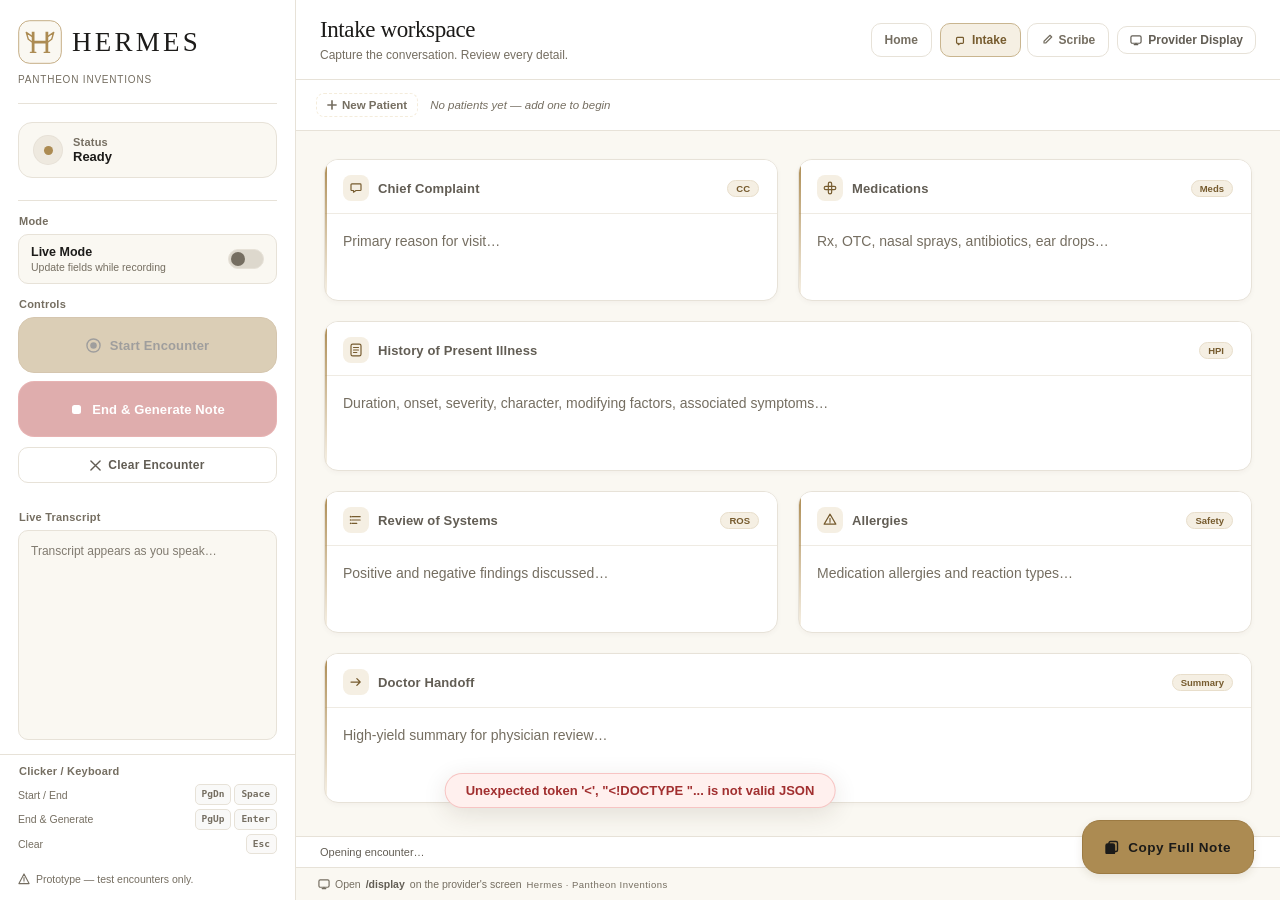
==== commit c90aaa10: "Build Hermes Pantheon homepage and persistent workspace" ====
--- a/templates/index.html
+++ b/templates/index.html
@@ -2,11 +2,11 @@
 <html lang="en">
 <head>
   <meta charset="UTF-8">
-  <title>ChartPilot — Intake</title>
+  <title>Hermes — Intake</title>
   <meta name="viewport" content="width=device-width, initial-scale=1.0">
   <meta name="author" content="Jacob Zeger">
-  <link rel="icon" type="image/png" href="/static/favicon.png">
-  <link rel="apple-touch-icon" href="/static/favicon.png">
+  <link rel="icon" type="image/svg+xml" href="/static/hermes-mark.svg">
+  <link rel="apple-touch-icon" href="/static/hermes-mark.svg">
   <style>
     *, *::before, *::after { box-sizing: border-box; margin: 0; padding: 0; }
 
@@ -34,7 +34,7 @@
       --sb-border: rgba(196,151,58,0.08);
       --sb-text:   #EDE8DC;
       --sb-muted:  #5A5048;
-      --sb-subtle: rgba(255,255,255,0.022);
+      --sb-subtle: rgba(100,85,60,0.022);
       --sb-hover:  rgba(196,151,58,0.07);
 
       --bg:      #0A0909;
@@ -109,14 +109,11 @@
     .brand-icon { width: 34px; height: 34px; flex-shrink: 0; display: block; filter: drop-shadow(0 2px 10px rgba(196,151,58,0.55)); }
     .brand-word { font-size: 20px; font-weight: 800; letter-spacing: -0.5px; color: var(--sb-text); line-height: 1; }
     .brand-word span { color: var(--gold); }
-    .cp-clinic-line { display: flex; align-items: center; gap: 6px; margin-top: 9px; padding-left: 1px; }
-    .cp-clinic-line .excel-mark { height: 15px; width: auto; filter: brightness(0) saturate(100%) invert(70%) sepia(40%) saturate(600%) hue-rotate(5deg) brightness(1.1); opacity: 0.65; }
-    .cp-clinic-line .excel-text { font-size: 10.5px; font-weight: 600; color: var(--sb-muted); letter-spacing: 0.02em; }
 
     /* ── Status monitor ── */
     .status-monitor {
-      background: rgba(255,255,255,0.018);
-      border: 1px solid rgba(255,255,255,0.055);
+      background: rgba(100,85,60,0.018);
+      border: 1px solid rgba(100,85,60,0.055);
       border-radius: 14px;
       padding: 12px 14px;
       margin-bottom: 12px;
@@ -143,8 +140,8 @@
       width: 30px; height: 30px; flex-shrink: 0; border-radius: 50%;
       display: flex; align-items: center; justify-content: center;
       position: relative;
-      background: rgba(255,255,255,0.03);
-      border: 1px solid rgba(255,255,255,0.05);
+      background: rgba(100,85,60,0.03);
+      border: 1px solid rgba(100,85,60,0.05);
       transition: background 0.4s, border-color 0.4s;
     }
     .orb.s-recording  { background: rgba(224,82,82,0.14); border-color: rgba(224,82,82,0.2); }
@@ -170,17 +167,17 @@
     .status-info { flex: 1; min-width: 0; }
     .status-lbl  { font-size: 8.5px; font-weight: 700; letter-spacing: 0.13em; text-transform: uppercase; color: var(--sb-muted); }
     .status-val  { font-size: 13px; font-weight: 700; color: var(--sb-text); margin-top: 1px; transition: color 0.3s; }
-    .status-val.s-recording  { color: #F09090; }
+    .status-val.s-recording  { color: #a73535; }
     .status-val.s-processing { color: var(--gold-lt); }
-    .status-val.s-done       { color: #7ED4A8; }
-
-    .timer { font-family:'SF Mono','Fira Code',monospace; font-size: 12px; font-weight: 700; color: #F09090; opacity: 0; transition: opacity 0.3s; white-space: nowrap; }
+    .status-val.s-done       { color: #287052; }
+
+    .timer { font-family:'SF Mono','Fira Code',monospace; font-size: 12px; font-weight: 700; color: #a73535; opacity: 0; transition: opacity 0.3s; white-space: nowrap; }
     .timer.on { opacity: 1; }
 
     /* Waveform */
     .wave-wrap { margin: 0 18px 10px; height: 0; overflow: hidden; opacity: 0; transition: height 0.38s var(--trans), opacity 0.38s; }
     .wave-wrap.on { height: 44px; opacity: 1; }
-    #waveCanvas { width: 100%; height: 44px; display: block; border-radius: 8px; background: rgba(255,255,255,0.018); }
+    #waveCanvas { width: 100%; height: 44px; display: block; border-radius: 8px; background: rgba(100,85,60,0.018); }
 
     .sb-divider { height: 1px; background: var(--sb-border); margin: 0 0 14px; }
     .sb-label   { font-size: 8.5px; font-weight: 700; letter-spacing: 0.13em; text-transform: uppercase; color: var(--sb-muted); margin-bottom: 7px; padding: 0 1px; }
@@ -195,8 +192,8 @@
     .tog-name { font-size: 12.5px; font-weight: 600; color: var(--sb-text); }
     .tog-desc { font-size: 10.5px; color: var(--sb-muted); margin-top: 2px; }
     .tog-pill {
-      width: 36px; height: 20px; background: rgba(255,255,255,0.05); border-radius: 999px;
-      position: relative; border: 1px solid rgba(255,255,255,0.06);
+      width: 36px; height: 20px; background: rgba(100,85,60,0.05); border-radius: 999px;
+      position: relative; border: 1px solid rgba(100,85,60,0.06);
       transition: background 0.22s, border-color 0.22s; flex-shrink: 0;
     }
     .tog-pill.on { background: var(--gold); border-color: var(--gold); }
@@ -279,7 +276,7 @@
     /* Clear — flat ghost */
     .btn-clear {
       display: flex; align-items: center; justify-content: center; gap: 7px;
-      width: 100%; height: 36px; border: 1px solid rgba(255,255,255,0.07);
+      width: 100%; height: 36px; border: 1px solid rgba(100,85,60,0.07);
       border-radius: 10px; font-family: var(--font); font-size: 12px; font-weight: 600;
       letter-spacing: 0.02em; color: var(--sb-muted); background: transparent; cursor: pointer;
       transition: all 0.18s;
@@ -309,7 +306,7 @@
     .tx-section { flex: 1; display: flex; flex-direction: column; padding: 0 18px; min-height: 0; margin-top: 14px; }
     .tx-wrap { flex: 1; position: relative; display: flex; flex-direction: column; min-height: 0; }
     #transcript {
-      flex: 1; background: rgba(255,255,255,0.018); border: 1px solid rgba(255,255,255,0.05);
+      flex: 1; background: rgba(100,85,60,0.018); border: 1px solid rgba(100,85,60,0.05);
       border-radius: var(--r); padding: 10px 12px 26px;
       font-family: var(--font); font-size: 12px; line-height: 1.7; color: #6A6050;
       resize: none; outline: none; min-height: 0; transition: border-color 0.2s, color 0.2s;
@@ -322,7 +319,7 @@
     }
     .tx-badge.on { opacity: 1; }
     .tx-dot { width: 5px; height: 5px; border-radius: 50%; background: currentColor; }
-    .tx-badge.live { color: #F09090; }
+    .tx-badge.live { color: #a73535; }
     .tx-badge.corrected { color: var(--gold); }
 
     /* Shortcuts */
@@ -331,7 +328,7 @@
     .sc-row + .sc-row { margin-top: 4px; }
     .key-group { display: flex; gap: 3px; }
     .kbd {
-      background: rgba(255,255,255,0.035); border: 1px solid rgba(255,255,255,0.055);
+      background: rgba(100,85,60,0.035); border: 1px solid rgba(100,85,60,0.055);
       border-radius: 5px; padding: 1px 6px; font-size: 9.5px;
       font-family: 'SF Mono','Fira Code',monospace; font-weight: 600; color: var(--sb-muted); line-height: 1.75;
     }
@@ -376,7 +373,7 @@
     .live-pill {
       display: none; align-items: center; gap: 5px; padding: 5px 10px;
       background: var(--red-soft); border: 1px solid rgba(224,82,82,0.28); border-radius: 999px;
-      font-size: 10.5px; font-weight: 800; color: #F09090; letter-spacing: 0.07em;
+      font-size: 10.5px; font-weight: 800; color: #a73535; letter-spacing: 0.07em;
     }
     .live-pill.on { display: flex; }
     .live-dot { width: 6px; height: 6px; border-radius: 50%; background: var(--red); animation: orb-pulse 1.2s infinite; }
@@ -385,14 +382,14 @@
     .tab-link {
       display: flex; align-items: center; gap: 6px; padding: 6px 12px;
       border-radius: var(--r); font-size: 12px; font-weight: 700; text-decoration: none;
-      transition: all 0.18s; border: 1px solid rgba(255,255,255,0.07); color: var(--text-3); background: transparent;
+      transition: all 0.18s; border: 1px solid rgba(100,85,60,0.07); color: var(--text-3); background: transparent;
     }
     .tab-link:hover { border-color: var(--gold-border); color: var(--text-2); }
     .tab-link.active { background: var(--gold-soft); border-color: var(--gold-border2); color: var(--gold-lt); }
 
     .display-btn {
       display: flex; align-items: center; gap: 6px; padding: 6px 12px;
-      background: rgba(255,255,255,0.04); border: 1px solid rgba(255,255,255,0.09);
+      background: rgba(100,85,60,0.04); border: 1px solid rgba(100,85,60,0.09);
       color: var(--text-2); border-radius: var(--r); font-size: 12px; font-weight: 700; text-decoration: none;
       transition: all 0.18s; white-space: nowrap;
     }
@@ -428,7 +425,7 @@
 
     .pt-card {
       display: flex; flex-direction: column; gap: 2px; padding: 6px 26px 6px 10px;
-      background: rgba(255,255,255,0.02); border: 1px solid rgba(255,255,255,0.06);
+      background: rgba(100,85,60,0.02); border: 1px solid rgba(100,85,60,0.06);
       border-radius: 9px; cursor: pointer; white-space: nowrap; flex-shrink: 0;
       transition: all var(--trans); position: relative; min-width: 105px;
     }
@@ -437,11 +434,11 @@
     .pt-mrn { font-size: 11.5px; font-weight: 800; color: var(--text); }
     .pt-sub  { font-size: 10.5px; color: var(--text-3); }
     .pt-st   { font-size: 9.5px; font-weight: 700; padding: 1px 6px; border-radius: 999px; align-self: flex-start; margin-top: 2px; }
-    .ps-waiting  { background: rgba(255,255,255,0.05); color: var(--text-3); }
+    .ps-waiting  { background: rgba(100,85,60,0.05); color: var(--text-3); }
     .ps-intake   { background: rgba(196,151,58,0.10); color: var(--gold-lt); }
     .ps-ready    { background: rgba(196,151,58,0.16); color: var(--gold-lt); border: 1px solid rgba(196,151,58,0.22); }
-    .ps-in_visit { background: rgba(74,173,124,0.10); color: #7ED4A8; }
-    .ps-complete { background: rgba(255,255,255,0.04); color: var(--text-3); opacity: 0.55; }
+    .ps-in_visit { background: rgba(74,173,124,0.10); color: #287052; }
+    .ps-complete { background: rgba(100,85,60,0.04); color: var(--text-3); opacity: 0.55; }
     .pt-x { position: absolute; top: 4px; right: 5px; background: none; border: none; cursor: pointer; font-size: 14px; line-height: 1; color: var(--text-3); padding: 0; opacity: 0; transition: opacity var(--trans); }
     .pt-card:hover .pt-x { opacity: 1; }
     .pt-x:hover { color: var(--red); }
@@ -467,16 +464,16 @@
     .modal-overlay.on .modal { transform: scale(1) translateY(0); }
     .modal-title { font-size: 16px; font-weight: 800; color: var(--text); margin-bottom: 3px; }
     .modal-sub   { font-size: 12px; color: var(--text-3); line-height: 1.55; margin-bottom: 16px; }
-    .hipaa-badge { background: rgba(74,173,124,0.07); border: 1px solid rgba(74,173,124,0.18); border-radius: var(--r); padding: 9px 12px; font-size: 11px; color: #7ED4A8; line-height: 1.5; margin-bottom: 16px; display: flex; gap: 7px; align-items: flex-start; }
+    .hipaa-badge { background: rgba(74,173,124,0.07); border: 1px solid rgba(74,173,124,0.18); border-radius: var(--r); padding: 9px 12px; font-size: 11px; color: #287052; line-height: 1.5; margin-bottom: 16px; display: flex; gap: 7px; align-items: flex-start; }
     .m-field + .m-field { margin-top: 11px; }
     .m-label { display: block; font-size: 9.5px; font-weight: 700; letter-spacing: 0.09em; text-transform: uppercase; color: var(--text-2); margin-bottom: 5px; }
-    .m-input { width: 100%; padding: 9px 12px; border: 1px solid rgba(255,255,255,0.07); border-radius: var(--r); font-family: var(--font); font-size: 13px; color: var(--text); background: rgba(255,255,255,0.025); outline: none; transition: border-color 0.18s, box-shadow 0.18s; }
+    .m-input { width: 100%; padding: 9px 12px; border: 1px solid rgba(100,85,60,0.07); border-radius: var(--r); font-family: var(--font); font-size: 13px; color: var(--text); background: rgba(100,85,60,0.025); outline: none; transition: border-color 0.18s, box-shadow 0.18s; }
     .m-input::placeholder { color: var(--text-3); }
     .m-input:focus { border-color: var(--gold-border2); background: rgba(196,151,58,0.04); box-shadow: 0 0 0 3px rgba(196,151,58,0.09); }
     .modal-actions { display: flex; gap: 8px; justify-content: flex-end; margin-top: 20px; }
     .m-btn { padding: 8px 18px; border-radius: var(--r); font-family: var(--font); font-size: 13px; font-weight: 700; cursor: pointer; border: none; transition: all 0.18s; }
-    .m-btn-cancel { background: rgba(255,255,255,0.04); color: var(--text-2); border: 1px solid rgba(255,255,255,0.07); }
-    .m-btn-cancel:hover { background: rgba(255,255,255,0.08); }
+    .m-btn-cancel { background: rgba(100,85,60,0.04); color: var(--text-2); border: 1px solid rgba(100,85,60,0.07); }
+    .m-btn-cancel:hover { background: rgba(100,85,60,0.08); }
     .m-btn-add {
       background: linear-gradient(170deg, var(--gold-lt), var(--gold), var(--gold-dk));
       color: #FFF8E8;
@@ -494,7 +491,7 @@
       border: 1px solid rgba(196,151,58,0.10);
       border-radius: 14px; overflow: hidden;
       box-shadow:
-        inset 0 1px 0 rgba(255,255,255,0.025),
+        inset 0 1px 0 rgba(100,85,60,0.025),
         0 1px 2px rgba(0,0,0,0.6),
         0 4px 12px rgba(0,0,0,0.45),
         0 12px 32px rgba(0,0,0,0.35),
@@ -509,7 +506,7 @@
       transform: translateY(-3px);
       border-color: rgba(196,151,58,0.20);
       box-shadow:
-        inset 0 1px 0 rgba(255,255,255,0.03),
+        inset 0 1px 0 rgba(100,85,60,0.03),
         0 2px 4px rgba(0,0,0,0.6),
         0 8px 20px rgba(0,0,0,0.45),
         0 20px 48px rgba(0,0,0,0.35),
@@ -519,7 +516,7 @@
     .note-card:focus-within {
       border-color: var(--gold-border2);
       box-shadow:
-        inset 0 1px 0 rgba(255,255,255,0.03),
+        inset 0 1px 0 rgba(100,85,60,0.03),
         0 0 0 3px rgba(196,151,58,0.09),
         0 8px 24px rgba(0,0,0,0.4),
         0 24px 56px rgba(0,0,0,0.3);
@@ -528,14 +525,14 @@
 
     .note-card.flash { animation: card-flash 1.1s ease-out; }
     @keyframes card-flash {
-      0%   { box-shadow: inset 0 1px 0 rgba(255,255,255,0.03), 0 0 0 3px rgba(196,151,58,0.4), 0 0 40px rgba(196,151,58,0.22); border-color: var(--gold-border2); }
-      100% { box-shadow: inset 0 1px 0 rgba(255,255,255,0.025), 0 1px 2px rgba(0,0,0,0.6), 0 4px 12px rgba(0,0,0,0.45), 0 12px 32px rgba(0,0,0,0.35), 0 24px 60px rgba(0,0,0,0.20); }
+      0%   { box-shadow: inset 0 1px 0 rgba(100,85,60,0.03), 0 0 0 3px rgba(196,151,58,0.4), 0 0 40px rgba(196,151,58,0.22); border-color: var(--gold-border2); }
+      100% { box-shadow: inset 0 1px 0 rgba(100,85,60,0.025), 0 1px 2px rgba(0,0,0,0.6), 0 4px 12px rgba(0,0,0,0.45), 0 12px 32px rgba(0,0,0,0.35), 0 24px 60px rgba(0,0,0,0.20); }
     }
 
     .card-head {
       display: flex; align-items: center; justify-content: space-between;
-      padding: 11px 14px 9px; border-bottom: 1px solid rgba(255,255,255,0.045);
-      background: rgba(255,255,255,0.012);
+      padding: 11px 14px 9px; border-bottom: 1px solid rgba(100,85,60,0.045);
+      background: rgba(100,85,60,0.012);
     }
     .card-head-l { display: flex; align-items: center; gap: 9px; }
     .card-icon {
@@ -624,15 +621,15 @@
     /* Toast */
     .toasts { position: fixed; bottom: 92px; left: 50%; transform: translateX(-50%); z-index: 9999; display: flex; flex-direction: column; align-items: center; gap: 7px; pointer-events: none; }
     .toast {
-      background: rgba(22,20,20,0.95); color: var(--text); border: 1px solid rgba(255,255,255,0.09);
+      background: rgba(255,255,255,0.95); color: var(--text); border: 1px solid rgba(100,85,60,0.09);
       padding: 9px 20px; border-radius: 999px; font-size: 13px; font-weight: 600;
       box-shadow: 0 8px 32px rgba(0,0,0,0.6), 0 20px 60px rgba(0,0,0,0.4);
       opacity: 0; transform: translateY(10px) scale(0.96);
       transition: all 0.26s cubic-bezier(0.34,1.56,0.64,1);
     }
     .toast.on  { opacity: 1; transform: none; }
-    .toast.ok  { background: rgba(20,50,32,0.96); color: #7ED4A8; border-color: rgba(74,173,124,0.28); }
-    .toast.err { background: rgba(50,20,20,0.96); color: #F09090; border-color: rgba(224,82,82,0.28); }
+    .toast.ok  { background: rgba(20,50,32,0.96); color: #287052; border-color: rgba(74,173,124,0.28); }
+    .toast.err { background: rgba(50,20,20,0.96); color: #a73535; border-color: rgba(224,82,82,0.28); }
 
     /* Mobile */
     .backdrop { display: none; position: fixed; inset: 0; background: rgba(0,0,0,0.72); backdrop-filter: blur(5px); z-index: 149; }
@@ -654,6 +651,7 @@
       .copy-fab { bottom: 18px; right: 18px; }
     }
   </style>
+  <link rel="stylesheet" href="/static/hermes.css">
 </head>
 <body>
 
@@ -666,13 +664,10 @@
 
     <div class="brand">
       <div class="brand-row">
-        <img src="/static/favicon.png" class="brand-icon" alt="ChartPilot">
-        <div class="brand-word">Chart<span>Pilot</span></div>
+        <img src="/static/hermes-mark.svg" class="brand-icon" alt="Hermes">
+        <div class="brand-word">HERMES</div>
       </div>
-      <div class="cp-clinic-line">
-        <span class="excel-text">for</span>
-        <img src="/static/logo.svg" class="excel-mark" alt="ExcelENT Clinic" onerror="this.parentNode.innerHTML='<span class=&quot;excel-text&quot;>for ExcelENT Clinic</span>'">
-      </div>
+      <div class="brand-byline">PANTHEON INVENTIONS</div>
     </div>
 
     <!-- Status monitor -->
@@ -771,14 +766,14 @@
         <svg width="18" height="18" viewBox="0 0 18 18" fill="none"><path d="M3 5h12M3 9h12M3 13h12" stroke="currentColor" stroke-width="1.6" stroke-linecap="round"/></svg>
       </button>
       <div>
-        <div class="m-title">Doctor Review Dashboard</div>
-        <div class="m-sub">Structured ENT intake — edit any field before charting</div>
+        <div class="m-title">Intake workspace</div>
+        <div class="m-sub">Capture the conversation. Review every detail.</div>
       </div>
     </div>
-    <div class="m-actions">
+    <div class="m-actions"><a href="/dashboard" class="tab-link">Home</a>
       <div class="live-pill" id="livePill"><div class="live-dot"></div>LIVE</div>
       <div style="display:flex;gap:6px;align-items:center;">
-        <a href="/" class="tab-link active">
+        <a href="/intake" class="tab-link active">
           <svg width="12" height="12" viewBox="0 0 14 14" fill="none"><path d="M3 5a1 1 0 011-1h6a1 1 0 011 1v5a1 1 0 01-1 1H7l-2 1.5V11H4a1 1 0 01-1-1V5z" stroke="currentColor" stroke-width="1.4" stroke-linejoin="round"/></svg>
           Intake
         </a>
@@ -878,11 +873,12 @@
     </div>
   </div>
 
+  <div class="workspace-save"><span id="encounterLabel">Opening encounter…</span><button type="button" id="saveStatus">Loading…</button></div>
   <div class="m-footer">
     <div class="footer-hint">
       <svg width="12" height="12" viewBox="0 0 13 13" fill="none"><rect x="1" y="2" width="11" height="8" rx="1.5" stroke="currentColor" stroke-width="1.3"/><path d="M4.5 11.5h4M6.5 10v1.5" stroke="currentColor" stroke-width="1.3" stroke-linecap="round"/></svg>
       Open <strong>/display</strong> on the provider's screen
-      <span style="margin-left:auto;font-size:9.5px;color:var(--text-3);letter-spacing:0.05em;">ChartPilot · Jacob Zeger</span>
+      <span style="margin-left:auto;font-size:9.5px;color:var(--text-3);letter-spacing:0.05em;">Hermes · Pantheon Inventions</span>
     </div>
   </div>
 </div>
@@ -899,15 +895,15 @@
 <div class="modal-overlay" id="addPtModal" onclick="if(event.target===this)closeAddPt()">
   <div class="modal">
     <div class="modal-title">Add Patient to Queue</div>
-    <div class="modal-sub">Only MRN is stored — no names per HIPAA minimum necessary standard.</div>
+    <div class="modal-sub">Use a test visit label or leave the MRN blank to create one automatically.</div>
     <div class="hipaa-badge">
-      <svg width="13" height="13" viewBox="0 0 13 13" fill="none"><path d="M6.5 1.5a5 5 0 100 10 5 5 0 000-10z" stroke="#7ED4A8" stroke-width="1.2"/><path d="M6.5 5.5v3M6.5 9.5h.01" stroke="#7ED4A8" stroke-width="1.2" stroke-linecap="round"/></svg>
-      HIPAA note: MRN is meaningless without your EHR. No names or full DOB stored. Memory only — clears every 12 hours.
-    </div>
-    <div class="m-field"><label class="m-label">MRN <span style="font-weight:500;text-transform:none;letter-spacing:0">(optional)</span></label><input class="m-input" id="ptMrn" placeholder="e.g. 123456 — or leave blank" onkeydown="if(event.key==='Enter')submitAddPt()"/></div>
-    <div class="m-field"><label class="m-label">Initials</label><input class="m-input" id="ptInitials" placeholder="e.g. J.Z." maxlength="4"/></div>
-    <div class="m-field"><label class="m-label">Room</label><input class="m-input" id="ptRoom" placeholder="e.g. Room 1"/></div>
-    <div class="m-field"><label class="m-label">Provider</label><input class="m-input" id="ptProvider" placeholder="e.g. Dr. Smith"/></div>
+      <svg width="13" height="13" viewBox="0 0 13 13" fill="none"><path d="M6.5 1.5a5 5 0 100 10 5 5 0 000-10z" stroke="#287052" stroke-width="1.2"/><path d="M6.5 5.5v3M6.5 9.5h.01" stroke="#287052" stroke-width="1.2" stroke-linecap="round"/></svg>
+      Prototype workspace. Use test encounters only. Notes are saved to your workspace until you delete the encounter.
+    </div>
+    <div class="m-field"><label class="m-label" for="ptMrn">MRN <span style="font-weight:500;text-transform:none;letter-spacing:0">(optional)</span></label><input class="m-input" id="ptMrn" placeholder="e.g. 123456 — or leave blank" onkeydown="if(event.key==='Enter')submitAddPt()"/></div>
+    <div class="m-field"><label class="m-label" for="ptInitials">Initials</label><input class="m-input" id="ptInitials" placeholder="e.g. J.Z." maxlength="4"/></div>
+    <div class="m-field"><label class="m-label" for="ptRoom">Room</label><input class="m-input" id="ptRoom" placeholder="e.g. Room 1"/></div>
+    <div class="m-field"><label class="m-label" for="ptProvider">Provider</label><input class="m-input" id="ptProvider" placeholder="e.g. Dr. Smith"/></div>
     <div class="modal-actions">
       <button class="m-btn m-btn-cancel" onclick="closeAddPt()">Cancel</button>
       <button class="m-btn m-btn-add" onclick="submitAddPt()">Add to Queue</button>
@@ -1055,7 +1051,12 @@
   });
 }
 
-function clearAll(){if(encounterActive){toast("End the encounter before clearing.","err");return;}whisperText="";speechFinal="";speechInterim="";document.getElementById("transcript").value="";Object.keys(CARDS).forEach(id=>{document.getElementById(id).value="";});fetch("/clear_note",{method:"POST"});resetState();toast("Encounter cleared.");}
+async function clearAll(){
+ if(encounterActive || document.getElementById('btnStart').disabled){toast('Finish recording and note generation first.','err');return;}
+ try {const response=await fetch('/clear_note',{method:'POST'}); if(!response.ok)throw Error('Could not clear the saved note. Please retry.');
+ whisperText='';speechFinal='';speechInterim='';document.getElementById('transcript').value='';Object.keys(CARDS).forEach(id=>{document.getElementById(id).value='';});resetState();toast('Note cleared.');
+ }catch(error){toast(error.message,'err');}
+}
 function resetState(){encounterActive=false;cycleRunning=false;stopTimer();stopWaveform();stopSpeechRecognition();releaseStream();setBtns("idle");applyState("idle");}
 
 function toast(msg,type=""){const wrap=document.getElementById("toasts");const el=document.createElement("div");el.className="toast"+(type?" "+type:"");el.textContent=msg;wrap.appendChild(el);requestAnimationFrame(()=>el.classList.add("on"));setTimeout(()=>{el.classList.remove("on");setTimeout(()=>el.remove(),300);},2800);}
@@ -1077,27 +1078,40 @@
 function closeAddPt(){document.getElementById("addPtModal").classList.remove("on");["ptMrn","ptInitials","ptRoom","ptProvider"].forEach(id=>{document.getElementById(id).value="";});}
 
 async function submitAddPt(){
-  const mrn=document.getElementById("ptMrn").value.trim(),initials=document.getElementById("ptInitials").value.trim(),room=document.getElementById("ptRoom").value.trim(),provider=document.getElementById("ptProvider").value.trim();
-  const tempId="_tmp_"+Date.now(),displayLabel=mrn||room||`Visit ${queueCache.length+1}`;
-  queueCache=[...queueCache,{id:tempId,mrn:displayLabel,initials,room,provider,status:"waiting"}];
-  activeEid=tempId;renderQueue(queueCache);closeAddPt();toast("Patient added.","ok");
-  try{const res=await fetch("/api/encounters",{method:"POST",headers:{"Content-Type":"application/json"},body:JSON.stringify({mrn,initials,room,provider})});const enc=await res.json();if(enc.error)throw enc.error;queueCache=queueCache.map(e=>e.id===tempId?enc:e);if(activeEid===tempId)activeEid=enc.id;renderQueue(queueCache);}
-  catch{queueCache=queueCache.filter(e=>e.id!==tempId);activeEid=queueCache.length?queueCache[0].id:null;renderQueue(queueCache);toast("Failed to save.","err");}
-}
-
-function selectPatient(eid){activeEid=eid;renderQueue(queueCache);fetch(`/api/encounters/${eid}/select`,{method:"POST"});}
-async function removePatient(e,eid){e.stopPropagation();if(!confirm("Remove this patient?"))return;queueCache=queueCache.filter(enc=>enc.id!==eid);if(activeEid===eid){const nd=queueCache.find(enc=>enc.status!=="complete");activeEid=nd?nd.id:(queueCache[0]?.id||null);}renderQueue(queueCache);fetch(`/api/encounters/${eid}`,{method:"DELETE"});}
-
-async function refreshQueue(){const data=await fetch("/api/encounters").then(r=>r.json());queueCache=data;if(!activeEid&&data.length){const nd=data.find(e=>e.status!=="complete");activeEid=nd?nd.id:data[0].id;}renderQueue(data);}
-
+  if(encounterActive || document.getElementById("btnStart").disabled){toast("Finish recording and note generation before changing encounters.","err");return;}
+  try {
+    await HermesWorkspace.flush();
+    const values=Object.fromEntries([["mrn","ptMrn"],["initials","ptInitials"],["room","ptRoom"],["provider","ptProvider"]].map(([k,id])=>[k,document.getElementById(id).value.trim()]));
+    const response=await fetch("/api/encounters",{method:"POST",headers:{"Content-Type":"application/json"},body:JSON.stringify(values)});
+    const enc=await response.json();if(!response.ok)throw Error(enc.error||"Could not create encounter.");
+    await HermesWorkspace.openEncounter(enc.id);closeAddPt();toast("Encounter created.","ok");
+  } catch(error){toast(error.message,"err");}
+}
+async function selectPatient(eid){
+  if(encounterActive || document.getElementById("btnStart").disabled){toast("Finish recording and note generation before changing encounters.","err");return;}
+  try{await HermesWorkspace.openEncounter(eid);}catch(error){toast(error.message,"err");}
+}
+async function removePatient(e,eid){
+  e.stopPropagation();if(encounterActive || document.getElementById("btnStart").disabled){toast("Finish recording and note generation first.","err");return;}
+  if(!confirm("Delete this encounter and its saved notes?"))return;
+  try{await HermesWorkspace.flush();const r=await fetch(`/api/encounters/${eid}`,{method:"DELETE"});if(!r.ok)throw Error("Could not delete encounter.");location.href="/dashboard";}catch(error){toast(error.message,"err");}
+}
+async function refreshQueue(){
+  try{const response=await fetch("/api/encounters");const data=await response.json();if(!response.ok||!Array.isArray(data))return;queueCache=data;renderQueue(data);}catch{}
+}
+
+function escapeHtml(value){
+  return String(value).replace(/[&<>"']/g, c => ({'&':'&amp;','<':'&lt;','>':'&gt;','"':'&quot;',"'":'&#39;'}[c]));
+}
 function renderQueue(encounters){
   const scroll=document.getElementById("queueScroll");
   if(!encounters.length){scroll.innerHTML='<span class="queue-empty">No patients yet — click New Patient to add one</span>';return;}
-  scroll.innerHTML=encounters.map(e=>{const isActive=e.id===activeEid;const sub=[e.room,e.provider].filter(Boolean).join(" · ");return `<div class="pt-card${isActive?" active":""}" onclick="selectPatient('${e.id}')"><div class="pt-mrn">MRN ${e.mrn}${e.initials?" · "+e.initials:""}</div>${sub?`<div class="pt-sub">${sub}</div>`:""}<div class="pt-st ps-${e.status}">${STATUS_LABELS[e.status]||e.status}</div><button class="pt-x" onclick="removePatient(event,'${e.id}')" title="Remove">×</button></div>`;}).join("");
+  scroll.innerHTML=encounters.map(e=>{const isActive=e.id===activeEid;const sub=[e.room,e.provider].filter(Boolean).join(" · ");return `<div class="pt-card${isActive?" active":""}" onclick="selectPatient('${e.id}')"><div class="pt-mrn">MRN ${escapeHtml(e.mrn)}${e.initials?" · "+escapeHtml(e.initials):""}</div>${sub?`<div class="pt-sub">${escapeHtml(sub)}</div>`:""}<div class="pt-st ps-${e.status}">${STATUS_LABELS[e.status]||e.status}</div><button class="pt-x" onclick="removePatient(event,'${e.id}')" title="Remove">×</button></div>`;}).join("");
 }
 
 refreshQueue();
 setInterval(()=>fetch("/ping").catch(()=>{}),14*60*1000);
 </script>
+<script src="/static/workspace.js"></script>
 </body>
 </html>
--- a/static/hermes.css
+++ b/static/hermes.css
@@ -0,0 +1,118 @@
+/* Hermes / Pantheon Inventions — Apollo's warm paper and solar gold. */
+:root {
+  color-scheme: light;
+  --gold: #ac8b52; --gold-lt: #80632f; --gold-dk: #765b2e;
+  --gold-soft: #f5efe3; --gold-glow: rgba(172,139,82,.15);
+  --gold-border: #e8decb; --gold-border2: #c9b58f;
+  --black: #fff; --black2: #faf8f2; --black3: #f5f1e8; --black4: #ede8dd;
+  --bg: #faf8f2; --surface: #fff; --border: #e7e2d8;
+  --text: #1c1b19; --text-2: #625d54; --text-3: #756e61;
+  --sb: #fff; --sb-text: #1c1b19; --sb-muted: #756e61;
+  --sb-border: #e7e2d8; --sb-subtle: #faf8f2; --sb-hover: #f5efe3;
+  --red: #b53e3e; --green: #287052; --teal: #287064;
+  --blue: #326b9d; --indigo: #60539c; --purple: #7d5198; --cyan: #286d83;
+  --font: 'IBM Plex Sans', 'Segoe UI', sans-serif;
+  --heading: 'IBM Plex Serif', Georgia, serif;
+}
+html, body { background: var(--bg); color: var(--text); }
+button, input, textarea { font-family: var(--font); }
+button, a, input, textarea, [role=button] { -webkit-tap-highlight-color: transparent; }
+:focus-visible { outline: 2px solid var(--gold-dk); outline-offset: 3px; }
+.sidebar { background: #fff; border-right: 1px solid var(--border); }
+.sidebar::before { background: none; }
+.sb-inner { overflow-y: auto; }
+.brand { padding-bottom: 18px; border-bottom: 1px solid var(--border); margin-bottom: 18px; }
+.brand-icon, .hd-logo-cp { width: 44px; height: 44px; filter: none; object-fit: contain; }
+.brand-word { font-family: var(--heading); font-size: 27px; font-weight: 500; letter-spacing: .12em; color: var(--text); }
+.brand-word span { color: inherit; }
+.brand-byline { color: var(--text-3); font-size: 10px; letter-spacing: .08em; margin-top: 10px; }
+.status-monitor { background: var(--bg); border-color: var(--border); box-shadow: none; }
+.status-lbl, .sb-label { text-transform: none; letter-spacing: .02em; font-size: 11px; font-weight: 600; }
+.orb { background: #eee9df; box-shadow: none; }
+.orb-core { background: var(--gold); }
+.status-val.s-recording, .timer, .tx-badge.live, .live-pill { color: #a73535; }
+.status-val.s-done, .ps-in_visit, .hipaa-badge { color: #287052; }
+.tog-card, .tog-pill, .kbd { border-color: var(--border); }
+.tog-pill { background: #ddd8cd; }
+.fab-start, .copy-fab, .unlock-btn, .pin-btn, .m-btn-add {
+  background: var(--gold); color: #1c1b19; border: 1px solid #9c7a42;
+  box-shadow: 0 3px 8px rgba(92,72,36,.12); text-shadow: none;
+}
+.fab-start:hover:not(:disabled), .copy-fab:hover, .unlock-btn:hover, .pin-btn:hover {
+  background: #bb9c65; box-shadow: 0 4px 12px rgba(92,72,36,.16); transform: translateY(-1px); filter: none;
+}
+.fab::before, .copy-fab::before { display: none; }
+.fab-pulse-ring { display: none; }
+.fab-stop { background: #b53e3e; box-shadow: none; }
+.fab-stop:hover:not(:disabled) { background: #9e3030; box-shadow: none; }
+.fab:disabled { opacity: .42; box-shadow: none; cursor: not-allowed; }
+.btn-clear { border-color: var(--border); color: var(--text-2); }
+#transcript { background: #faf8f2; border-color: var(--border); color: var(--text-2); }
+#transcript:focus { color: var(--text); }
+textarea::placeholder, input::placeholder { color: #817b70; opacity: 1; }
+.m-header, .header { background: #fff; box-shadow: none; border-bottom: 1px solid var(--border); min-height: 80px; }
+.m-title, .hd-title { font-family: var(--heading); font-size: 23px; font-weight: 500; letter-spacing: -.4px; }
+.m-sub { margin-top: 5px; font-size: 12px; }
+.tab-link { padding: 9px 13px; border-color: var(--border); font-size: 12px; }
+.tab-link.active { background: var(--gold-soft); color: var(--gold-dk); border-color: var(--gold-border2); }
+.display-btn, .icon-btn { background: #fff; color: var(--text-2); border-color: var(--border); }
+.queue-bar, .ph-bar, .pt-header, .d-tabs, .ltx-wrap { background: #fff; border-color: var(--border); }
+.queue-bar { padding-top: 13px; padding-bottom: 13px; }
+.pt-card { background: #faf8f2; box-shadow: none; border-color: var(--border); }
+.pt-card.active { background: var(--gold-soft); border-color: var(--gold); }
+.note-area { padding: 28px 28px 110px; }
+.note-grid { gap: 20px; max-width: 1500px; margin: 0 auto; }
+.note-card, .note-section { background: #fff; border: 1px solid var(--border); box-shadow: 0 2px 5px rgba(50,40,20,.035); }
+.note-card:hover, .note-card:focus-within, .note-section:hover { transform: none; box-shadow: 0 3px 12px rgba(50,40,20,.06); border-color: var(--gold-border2); }
+.note-card.filled, .note-card.updated, .note-section.fresh { box-shadow: none; }
+.card-head, .sec-head { background: #fff; border-bottom-color: #efebe3; padding: 15px 18px 12px; }
+.card-title, .sec-name { font-size: 13px; font-weight: 600; }
+.card-icon, .card-badge { color: var(--gold-dk); }
+.card-icon { box-shadow: none; filter: none; }
+.card-title, .sec-name, .fab { text-transform: none; letter-spacing: .01em; }
+.tx-section { flex: 1 0 130px; min-height: 130px; margin-bottom: 14px; }
+.tx-wrap { min-height: 95px; }
+.card-badge { background: var(--gold-soft); box-shadow: none; border-color: var(--gold-border); }
+.note-card textarea { padding: 15px 18px; font-size: 14px; line-height: 1.75; }
+.note-card textarea:focus { outline: 2px solid var(--gold-border2); outline-offset: -2px; }
+.sec-body { font-size: 15px; line-height: 1.75; }
+.m-footer { background: var(--bg); border-color: var(--border); }
+.modal, .pin-box { background: #fff; box-shadow: 0 24px 80px rgba(55,45,25,.18); }
+.modal-overlay, .pin-overlay, .backdrop { background: rgba(40,35,25,.3); backdrop-filter: blur(5px); }
+.m-input, .pin-input { background: #faf8f2; color: var(--text); border-color: #d9cfbc; }
+.modal-title, .pin-title { font-family: var(--heading); font-weight: 500; }
+.toast, .chime-toast { background: #fff; color: var(--text); box-shadow: 0 6px 24px rgba(55,45,25,.12); }
+.toast.ok { background: #edf6ef; color: #286b43; }
+.toast.err { background: #fff0ee; color: #a12f2f; }
+.sk-line, .sk-bar { background: linear-gradient(90deg,#f3efe5 25%,#e7dfcf 37%,#f3efe5 63%); background-size: 400% 100%; }
+.back-btn, .back-btn:hover, .mobile-bar { background: #fff; }
+.hl-med { color: #245f90; background: #eaf2fb; }
+.hl-allergy { color: #a12f2f; background: #ffece8; }
+.lock-card { width: 420px; background: #fff; padding: 42px 38px; border: 1px solid var(--gold-border); border-top: 3px solid var(--gold); border-radius: 14px; box-shadow: 0 16px 55px rgba(88,69,31,.08); }
+.lock-card .brand-row { margin-bottom: 10px; }
+.lock-card .brand-icon { width: 48px; height: 48px; }
+.lock-card .title { font-family: var(--heading); font-size: 26px; font-weight: 400; color: var(--text); margin-bottom: 10px; }
+.lock-card .sub, .lock-card .clinic, .lock-card .foot { color: var(--text-2); }
+.lock-card .clinic { margin-top: 16px; }
+.lock-card .pin-input { margin-top: 4px; }
+.lock-card .err { color: #a12f2f; }
+.lock-card .foot { border-top: 1px solid var(--border); padding-top: 22px; }
+.proto-badge { color: var(--gold-dk); background: var(--gold-soft); border-color: var(--gold-border); }
+.hermes-display-brand { font-family: var(--heading); font-size: 20px; letter-spacing: .1em; }
+.hd-logo { filter: brightness(.5); opacity: 1; }
+.empty-gem { box-shadow: none; background: var(--gold-soft); color: var(--gold-dk); }
+.empty-title { font-family: var(--heading); font-weight: 500; font-size: 27px; }
+@media (max-width: 1100px) { .m-title { font-size: 20px; } .m-sub { max-width: 230px; } .m-header { padding: 12px 18px; } }
+@media (max-width: 780px) {
+  .m-header { min-height: 76px; gap: 10px; flex-wrap: wrap; height: auto; padding: 14px; }
+  .m-title { font-size: 22px; }
+  .m-actions { gap: 6px; }
+  .note-area { padding: 18px 14px 105px; }
+  .sidebar.open { box-shadow: 12px 0 50px rgba(55,45,25,.16); }
+  .footer-hint { flex-wrap: wrap; gap: 6px; }
+  .hermes-display-brand { display: none; }
+}
+@media (max-width: 420px) { .m-actions { width: 100%; justify-content: flex-end; } .lock-card { padding: 32px 24px; } }
+@media print { .header, .back-tab, .mobile-bar, .ph-bar, .d-tabs { display: none; } .note-section { box-shadow: none; break-inside: avoid; } }
+
+.workspace-save {display:flex;justify-content:space-between;gap:12px;padding:9px 24px;border-top:1px solid var(--border);font-size:11px;color:var(--text-2);background:#fff;} #saveStatus {border:0;background:none;color:var(--gold-dk);cursor:pointer;font-size:11px;}
